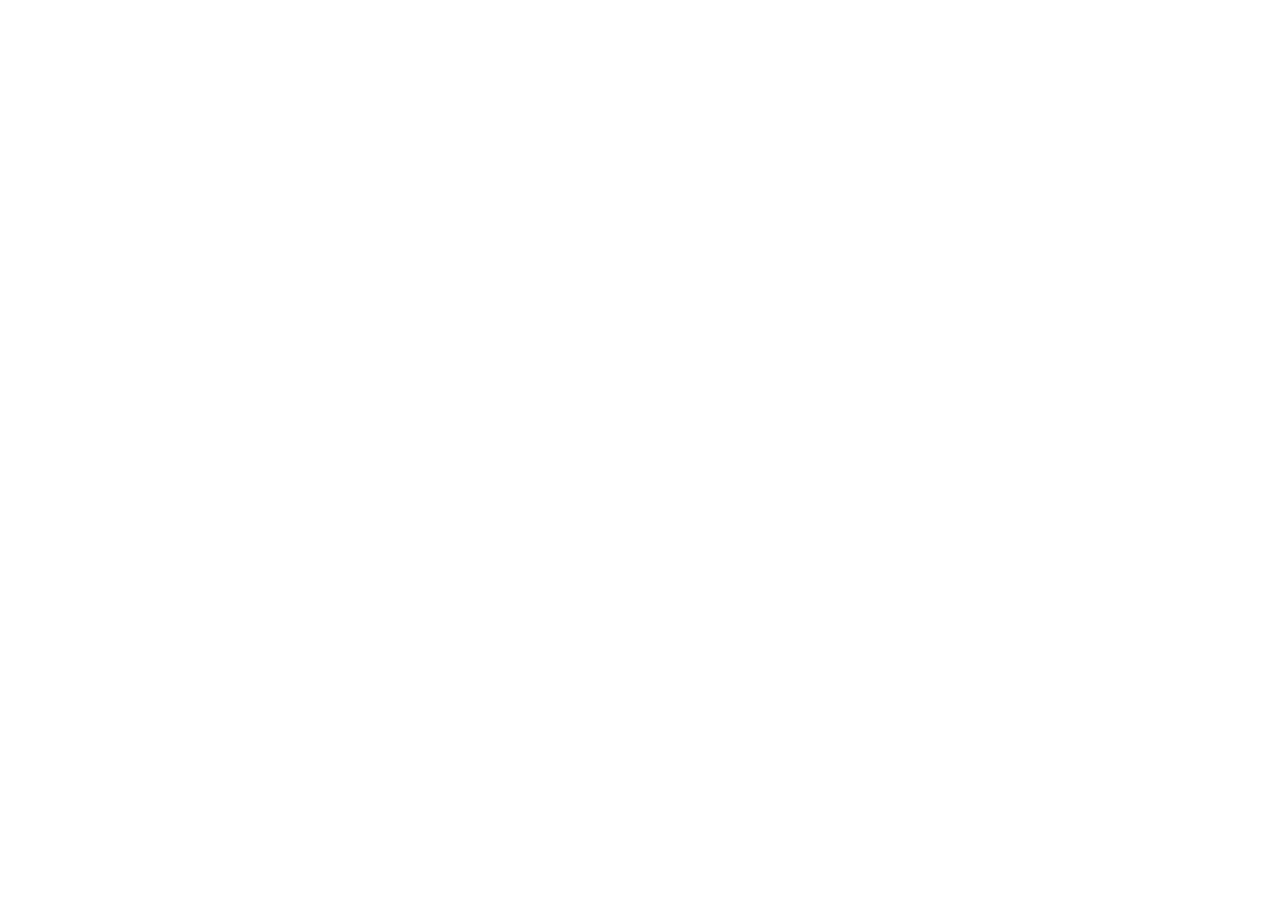
==== index.html @ 263faaeb "Create index.html" ====
<!DOCTYPE html>
<html lang="en">

<head>

    <!-- ========================================= -->
    <!-- BASIC META -->
    <!-- ========================================= -->

    <meta charset="UTF-8">
    <meta http-equiv="X-UA-Compatible" content="IE=edge">

    <meta name="viewport"
        content="width=device-width, initial-scale=1.0">

    <meta name="theme-color" content="#000000">

    <meta name="robots"
        content="index, follow, max-image-preview:large">

    <meta name="author"
        content="VISION">

    <meta name="copyright"
        content="© 2026 Vision Motion Pictures">

    <meta name="language"
        content="English">

    <meta name="revisit-after"
        content="7 days">

    <meta name="generator"
        content="Visual Studio Code">

    <!-- ========================================= -->
    <!-- TITLE -->
    <!-- ========================================= -->

    <title>
        Vision Motion Pictures | Film Director | Cinematography | Creative Studio
    </title>

    <!-- ========================================= -->
    <!-- SEO -->
    <!-- ========================================= -->

    <meta name="description"
        content="Vision Motion Pictures is an independent cinematic film production studio specializing in film direction, cinematography, creative direction, editing, color grading, commercials, music videos and AI filmmaking.">

    <meta name="keywords"
        content="
        Vision Motion Pictures,
        Vision,
        Film Director,
        Punjabi Film Director,
        Cinematographer,
        Creative Director,
        Music Video Director,
        Film Production,
        Commercial Director,
        Screenwriter,
        AI Filmmaker,
        Video Editor,
        Colorist,
        Production House,
        India">

    <!-- ========================================= -->
    <!-- CANONICAL -->
    <!-- ========================================= -->

    <link rel="canonical"
        href="https://deepduharia.github.io/Vision-Motion-Pictures/">

    <!-- ========================================= -->
    <!-- FAVICON -->
    <!-- ========================================= -->

    <link rel="icon"
        href="favicon.ico">

    <link rel="apple-touch-icon"
        href="assets/icons/apple-touch-icon.png">

    <!-- ========================================= -->
    <!-- OPEN GRAPH -->
    <!-- ========================================= -->

    <meta property="og:type"
        content="website">

    <meta property="og:site_name"
        content="Vision Motion Pictures">

    <meta property="og:title"
        content="Vision Motion Pictures">

    <meta property="og:description"
        content="Crafting Stories Beyond The Screen.">

    <meta property="og:url"
        content="https://deepduharia.github.io/Vision-Motion-Pictures/">

    <meta property="og:image"
        content="assets/images/social/social-preview.jpg">

    <!-- ========================================= -->
    <!-- TWITTER -->
    <!-- ========================================= -->

    <meta name="twitter:card"
        content="summary_large_image">

    <meta name="twitter:title"
        content="Vision Motion Pictures">

    <meta name="twitter:description"
        content="Crafting Stories Beyond The Screen.">

    <meta name="twitter:image"
        content="assets/images/social/social-preview.jpg">

    <!-- ========================================= -->
    <!-- GOOGLE FONTS -->
    <!-- ========================================= -->

    <link rel="preconnect"
        href="https://fonts.googleapis.com">

    <link rel="preconnect"
        href="https://fonts.gstatic.com"
        crossorigin>

    <link href="https://fonts.googleapis.com/css2?family=Cinzel:wght@400;500;600;700;800&family=Inter:wght@300;400;500;600;700;800&display=swap"
        rel="stylesheet">

    <!-- ========================================= -->
    <!-- FONT AWESOME -->
    <!-- ========================================= -->

    <link rel="stylesheet"
        href="https://cdnjs.cloudflare.com/ajax/libs/font-awesome/6.7.2/css/all.min.css">

    <!-- ========================================= -->
    <!-- AOS -->
    <!-- ========================================= -->

    <link rel="stylesheet"
        href="https://unpkg.com/aos@2.3.4/dist/aos.css">

    <!-- ========================================= -->
    <!-- CSS -->
    <!-- ========================================= -->

    <link rel="stylesheet"
        href="style.css">

    <!-- ========================================= -->
    <!-- SCHEMA -->
    <!-- ========================================= -->

    <script type="application/ld+json">
    {
      "@context":"https://schema.org",
      "@type":"Organization",
      "name":"Vision Motion Pictures",
      "url":"https://deepduharia.github.io/Vision-Motion-Pictures/",
      "logo":"https://deepduharia.github.io/Vision-Motion-Pictures/assets/logo/logo.png",
      "description":"Independent cinematic film production studio.",
      "founder":{
        "@type":"Person",
        "name":"VISION"
      }
    }
    </script>

</head>

<body>

    <!--
    ==========================================
    PART 02A COMPLETE
    ==========================================

    NEXT:

    Premium Loading Screen

    Header

    Navigation

    Hero Section

    Video Background

    CTA Buttons

    Scroll Indicator

    ==========================================
    -->

</body>

</html>
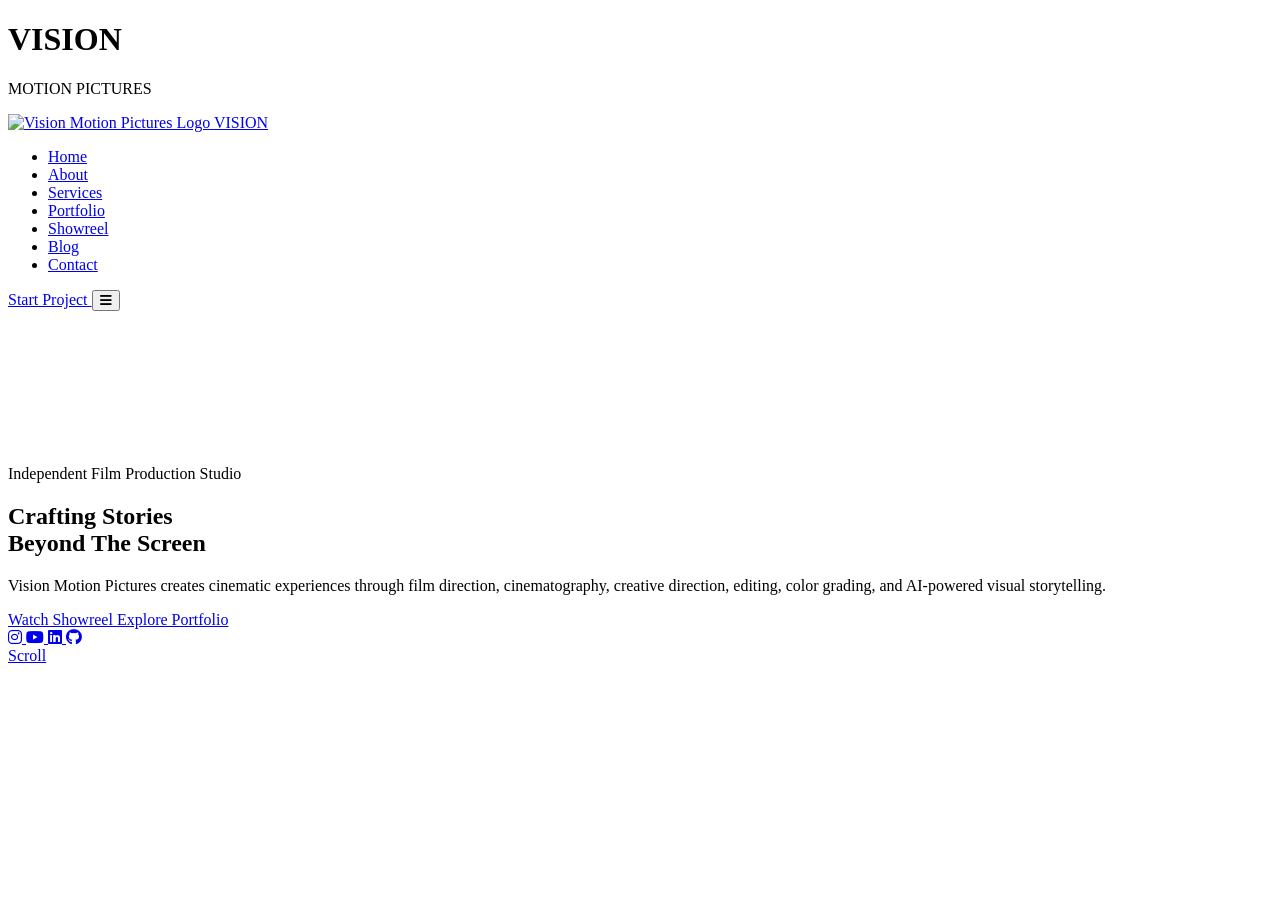
==== commit ee42eade: "Update index.html" ====
--- a/index.html
+++ b/index.html
@@ -178,6 +178,7 @@
 </head>
 
 <body>
+    
 
     <!--
     ==========================================
@@ -202,7 +203,221 @@
 
     ==========================================
     -->
-
+<!-- ===================================================== -->
+<!-- PRELOADER -->
+<!-- ===================================================== -->
+
+<div id="preloader">
+
+    <div class="loader-content">
+
+        <span class="loader-line"></span>
+
+        <h1 class="loader-logo">
+            VISION
+        </h1>
+
+        <p class="loader-text">
+            MOTION PICTURES
+        </p>
+
+    </div>
+
+</div>
+
+<!-- ===================================================== -->
+<!-- HEADER -->
+<!-- ===================================================== -->
+
+<header class="header">
+
+    <div class="container">
+
+        <a href="index.html" class="logo">
+
+            <img
+                src="assets/logo/logo-white.png"
+                alt="Vision Motion Pictures Logo">
+
+            <span>
+                VISION
+            </span>
+
+        </a>
+
+        <nav class="navbar">
+
+            <ul>
+
+                <li>
+                    <a href="index.html" class="active">
+                        Home
+                    </a>
+                </li>
+
+                <li>
+                    <a href="pages/about.html">
+                        About
+                    </a>
+                </li>
+
+                <li>
+                    <a href="pages/services.html">
+                        Services
+                    </a>
+                </li>
+
+                <li>
+                    <a href="pages/portfolio.html">
+                        Portfolio
+                    </a>
+                </li>
+
+                <li>
+                    <a href="pages/showreel.html">
+                        Showreel
+                    </a>
+                </li>
+
+                <li>
+                    <a href="pages/blog.html">
+                        Blog
+                    </a>
+                </li>
+
+                <li>
+                    <a href="pages/contact.html">
+                        Contact
+                    </a>
+                </li>
+
+            </ul>
+
+        </nav>
+
+        <a
+            href="pages/contact.html"
+            class="header-btn">
+
+            Start Project
+
+        </a>
+
+        <button
+            class="mobile-menu">
+
+            <i class="fa-solid fa-bars"></i>
+
+        </button>
+
+    </div>
+
+</header>
+
+<!-- ===================================================== -->
+<!-- HERO -->
+<!-- ===================================================== -->
+
+<section class="hero">
+
+    <video
+        autoplay
+        muted
+        loop
+        playsinline
+        class="hero-video">
+
+        <source
+            src="assets/videos/hero-showreel.mp4"
+            type="video/mp4">
+
+    </video>
+
+    <div class="hero-overlay"></div>
+
+    <div class="hero-content">
+
+        <span class="hero-subtitle">
+
+            Independent Film Production Studio
+
+        </span>
+
+        <h1>
+
+            Crafting Stories
+
+            <br>
+
+            Beyond The Screen
+
+        </h1>
+
+        <p>
+
+            Vision Motion Pictures creates cinematic experiences through
+            film direction, cinematography, creative direction,
+            editing, color grading, and AI-powered visual storytelling.
+
+        </p>
+
+        <div class="hero-buttons">
+
+            <a
+                href="pages/showreel.html"
+                class="btn-primary">
+
+                Watch Showreel
+
+            </a>
+
+            <a
+                href="pages/portfolio.html"
+                class="btn-secondary">
+
+                Explore Portfolio
+
+            </a>
+
+        </div>
+
+    </div>
+
+    <div class="hero-social">
+
+        <a href="#">
+            <i class="fab fa-instagram"></i>
+        </a>
+
+        <a href="#">
+            <i class="fab fa-youtube"></i>
+        </a>
+
+        <a href="#">
+            <i class="fab fa-linkedin"></i>
+        </a>
+
+        <a href="#">
+            <i class="fab fa-github"></i>
+        </a>
+
+    </div>
+
+    <a
+        href="#about"
+        class="scroll-down">
+
+        <span></span>
+
+        Scroll
+
+    </a>
+
+</section>
+
+<!-- ===================================================== -->
+<!-- END HERO -->
+<!-- ===================================================== -->
 </body>
 
 </html>
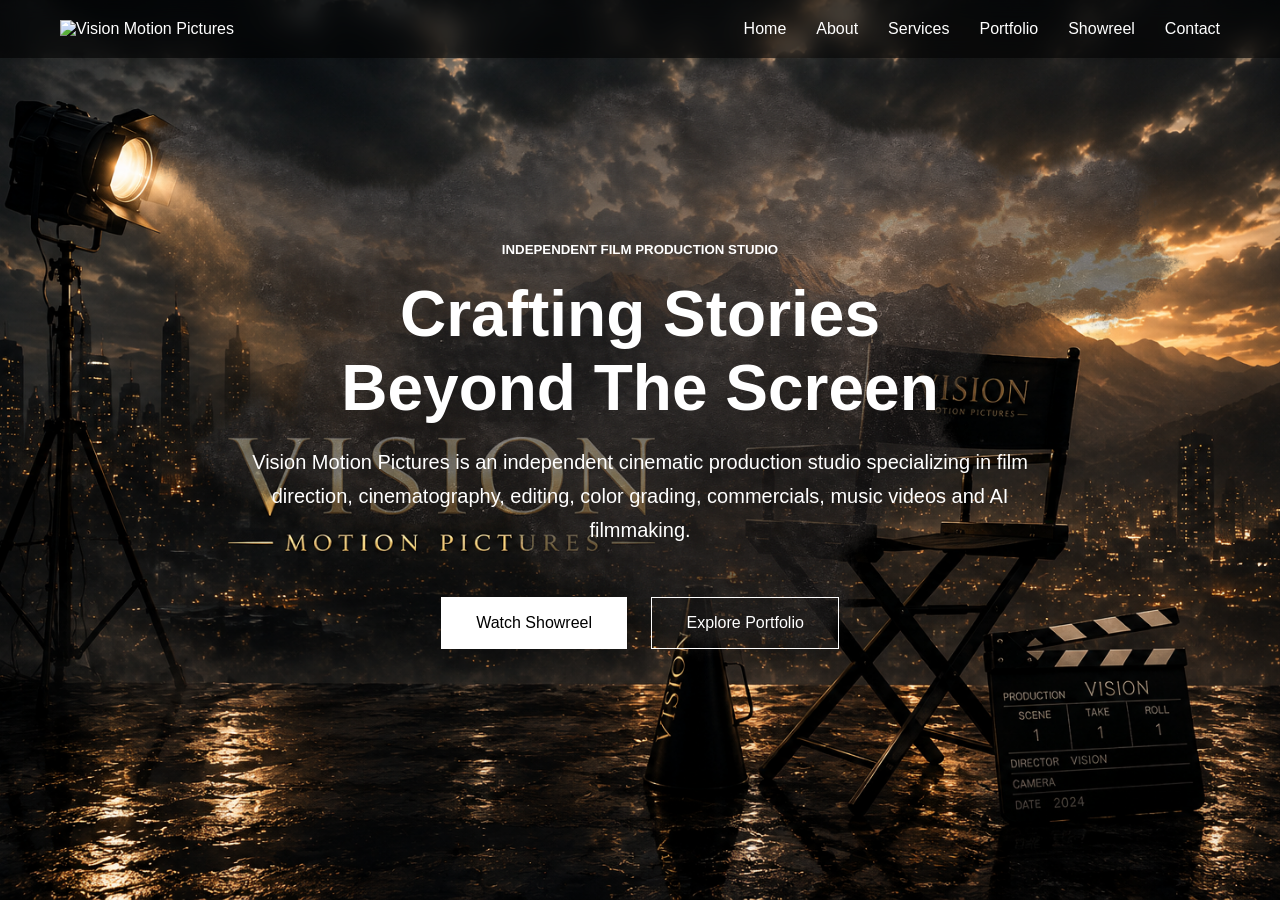
==== commit b70d2c12: "Update homepage structure Updated the main homepage (index.html) for the Vision Motion Pictures webs" ====
--- a/index.html
+++ b/index.html
@@ -1,423 +1,113 @@
 <!DOCTYPE html>
 <html lang="en">
+<head>
+<meta charset="UTF-8">
+<meta name="viewport" content="width=device-width, initial-scale=1.0">
+<title>VISION MOTION PICTURES | Film Production Studio</title>
 
-<head>
+<meta name="description" content="Vision Motion Pictures - Independent Film Production Studio specializing in cinematic storytelling, cinematography, editing, color grading and AI filmmaking.">
+<meta name="theme-color" content="#000000">
 
-    <!-- ========================================= -->
-    <!-- BASIC META -->
-    <!-- ========================================= -->
+<link rel="icon" type="image/png" href="assets/logo/favicon.png">
+<link rel="apple-touch-icon" href="assets/logo/apple-touch-icon.png">
 
-    <meta charset="UTF-8">
-    <meta http-equiv="X-UA-Compatible" content="IE=edge">
-
-    <meta name="viewport"
-        content="width=device-width, initial-scale=1.0">
-
-    <meta name="theme-color" content="#000000">
-
-    <meta name="robots"
-        content="index, follow, max-image-preview:large">
-
-    <meta name="author"
-        content="VISION">
-
-    <meta name="copyright"
-        content="© 2026 Vision Motion Pictures">
-
-    <meta name="language"
-        content="English">
-
-    <meta name="revisit-after"
-        content="7 days">
-
-    <meta name="generator"
-        content="Visual Studio Code">
-
-    <!-- ========================================= -->
-    <!-- TITLE -->
-    <!-- ========================================= -->
-
-    <title>
-        Vision Motion Pictures | Film Director | Cinematography | Creative Studio
-    </title>
-
-    <!-- ========================================= -->
-    <!-- SEO -->
-    <!-- ========================================= -->
-
-    <meta name="description"
-        content="Vision Motion Pictures is an independent cinematic film production studio specializing in film direction, cinematography, creative direction, editing, color grading, commercials, music videos and AI filmmaking.">
-
-    <meta name="keywords"
-        content="
-        Vision Motion Pictures,
-        Vision,
-        Film Director,
-        Punjabi Film Director,
-        Cinematographer,
-        Creative Director,
-        Music Video Director,
-        Film Production,
-        Commercial Director,
-        Screenwriter,
-        AI Filmmaker,
-        Video Editor,
-        Colorist,
-        Production House,
-        India">
-
-    <!-- ========================================= -->
-    <!-- CANONICAL -->
-    <!-- ========================================= -->
-
-    <link rel="canonical"
-        href="https://deepduharia.github.io/Vision-Motion-Pictures/">
-
-    <!-- ========================================= -->
-    <!-- FAVICON -->
-    <!-- ========================================= -->
-
-    <link rel="icon"
-        href="favicon.ico">
-
-    <link rel="apple-touch-icon"
-        href="assets/icons/apple-touch-icon.png">
-
-    <!-- ========================================= -->
-    <!-- OPEN GRAPH -->
-    <!-- ========================================= -->
-
-    <meta property="og:type"
-        content="website">
-
-    <meta property="og:site_name"
-        content="Vision Motion Pictures">
-
-    <meta property="og:title"
-        content="Vision Motion Pictures">
-
-    <meta property="og:description"
-        content="Crafting Stories Beyond The Screen.">
-
-    <meta property="og:url"
-        content="https://deepduharia.github.io/Vision-Motion-Pictures/">
-
-    <meta property="og:image"
-        content="assets/images/social/social-preview.jpg">
-
-    <!-- ========================================= -->
-    <!-- TWITTER -->
-    <!-- ========================================= -->
-
-    <meta name="twitter:card"
-        content="summary_large_image">
-
-    <meta name="twitter:title"
-        content="Vision Motion Pictures">
-
-    <meta name="twitter:description"
-        content="Crafting Stories Beyond The Screen.">
-
-    <meta name="twitter:image"
-        content="assets/images/social/social-preview.jpg">
-
-    <!-- ========================================= -->
-    <!-- GOOGLE FONTS -->
-    <!-- ========================================= -->
-
-    <link rel="preconnect"
-        href="https://fonts.googleapis.com">
-
-    <link rel="preconnect"
-        href="https://fonts.gstatic.com"
-        crossorigin>
-
-    <link href="https://fonts.googleapis.com/css2?family=Cinzel:wght@400;500;600;700;800&family=Inter:wght@300;400;500;600;700;800&display=swap"
-        rel="stylesheet">
-
-    <!-- ========================================= -->
-    <!-- FONT AWESOME -->
-    <!-- ========================================= -->
-
-    <link rel="stylesheet"
-        href="https://cdnjs.cloudflare.com/ajax/libs/font-awesome/6.7.2/css/all.min.css">
-
-    <!-- ========================================= -->
-    <!-- AOS -->
-    <!-- ========================================= -->
-
-    <link rel="stylesheet"
-        href="https://unpkg.com/aos@2.3.4/dist/aos.css">
-
-    <!-- ========================================= -->
-    <!-- CSS -->
-    <!-- ========================================= -->
-
-    <link rel="stylesheet"
-        href="style.css">
-
-    <!-- ========================================= -->
-    <!-- SCHEMA -->
-    <!-- ========================================= -->
-
-    <script type="application/ld+json">
-    {
-      "@context":"https://schema.org",
-      "@type":"Organization",
-      "name":"Vision Motion Pictures",
-      "url":"https://deepduharia.github.io/Vision-Motion-Pictures/",
-      "logo":"https://deepduharia.github.io/Vision-Motion-Pictures/assets/logo/logo.png",
-      "description":"Independent cinematic film production studio.",
-      "founder":{
-        "@type":"Person",
-        "name":"VISION"
-      }
-    }
-    </script>
-
+<style>
+*{margin:0;padding:0;box-sizing:border-box}
+body{font-family:Arial,Helvetica,sans-serif;background:#000;color:#fff}
+header{position:fixed;top:0;left:0;width:100%;padding:20px 60px;background:rgba(0,0,0,.55);backdrop-filter:blur(10px);z-index:100}
+nav{display:flex;justify-content:space-between;align-items:center}
+.logo img{height:52px}
+nav ul{display:flex;gap:30px;list-style:none}
+nav a{text-decoration:none;color:#fff}
+.hero{position:relative;height:100vh;overflow:hidden}
+.hero-bg,.hero-video,.hero-overlay{
+position:absolute;inset:0;width:100%;height:100%;object-fit:cover}
+.hero-video{opacity:.45}
+.hero-overlay{opacity:.65}
+.hero-content{
+position:relative;z-index:2;height:100%;
+display:flex;flex-direction:column;
+justify-content:center;align-items:center;
+text-align:center;padding:20px}
+.hero h1{font-size:64px;margin:20px 0}
+.hero p{max-width:800px;font-size:20px;line-height:1.7}
+.buttons{margin-top:40px}
+.buttons a{
+display:inline-block;
+padding:16px 34px;
+margin:10px;
+border:1px solid #fff;
+color:#fff;
+text-decoration:none}
+.buttons a:first-child{background:#fff;color:#000}
+@media(max-width:768px){
+header{padding:15px 20px}
+nav ul{display:none}
+.hero h1{font-size:42px}
+.hero p{font-size:17px}
+}
+</style>
 </head>
 
 <body>
-    
 
-    <!--
-    ==========================================
-    PART 02A COMPLETE
-    ==========================================
+<header>
+<nav>
 
-    NEXT:
+<a class="logo" href="index.html">
+<img src="assets/logo/logo-white.png" alt="Vision Motion Pictures">
+</a>
 
-    Premium Loading Screen
+<ul>
+<li><a href="#">Home</a></li>
+<li><a href="#">About</a></li>
+<li><a href="#">Services</a></li>
+<li><a href="#">Portfolio</a></li>
+<li><a href="#">Showreel</a></li>
+<li><a href="#">Contact</a></li>
+</ul>
 
-    Header
+</nav>
+</header>
 
-    Navigation
+<section class="hero">
 
-    Hero Section
+<picture>
+<source media="(max-width:768px)" srcset="assets/images/hero/hero-mobile.jpg">
+<img class="hero-bg"
+src="assets/images/hero/hero-background.jpg"
+alt="Hero Background">
+</picture>
 
-    Video Background
+<video class="hero-video" autoplay muted loop playsinline>
+<source src="assets/videos/hero-showreel.mp4" type="video/mp4">
+</video>
 
-    CTA Buttons
+<img
+class="hero-overlay"
+src="assets/images/hero/hero-overlay.png"
+alt="">
 
-    Scroll Indicator
+<div class="hero-content">
 
-    ==========================================
-    -->
-<!-- ===================================================== -->
-<!-- PRELOADER -->
-<!-- ===================================================== -->
+<h5>INDEPENDENT FILM PRODUCTION STUDIO</h5>
 
-<div id="preloader">
+<h1>Crafting Stories<br>Beyond The Screen</h1>
 
-    <div class="loader-content">
+<p>
+Vision Motion Pictures is an independent cinematic production studio
+specializing in film direction, cinematography, editing,
+color grading, commercials, music videos and AI filmmaking.
+</p>
 
-        <span class="loader-line"></span>
-
-        <h1 class="loader-logo">
-            VISION
-        </h1>
-
-        <p class="loader-text">
-            MOTION PICTURES
-        </p>
-
-    </div>
+<div class="buttons">
+<a href="#">Watch Showreel</a>
+<a href="#">Explore Portfolio</a>
+</div>
 
 </div>
 
-<!-- ===================================================== -->
-<!-- HEADER -->
-<!-- ===================================================== -->
-
-<header class="header">
-
-    <div class="container">
-
-        <a href="index.html" class="logo">
-
-            <img
-                src="assets/logo/logo-white.png"
-                alt="Vision Motion Pictures Logo">
-
-            <span>
-                VISION
-            </span>
-
-        </a>
-
-        <nav class="navbar">
-
-            <ul>
-
-                <li>
-                    <a href="index.html" class="active">
-                        Home
-                    </a>
-                </li>
-
-                <li>
-                    <a href="pages/about.html">
-                        About
-                    </a>
-                </li>
-
-                <li>
-                    <a href="pages/services.html">
-                        Services
-                    </a>
-                </li>
-
-                <li>
-                    <a href="pages/portfolio.html">
-                        Portfolio
-                    </a>
-                </li>
-
-                <li>
-                    <a href="pages/showreel.html">
-                        Showreel
-                    </a>
-                </li>
-
-                <li>
-                    <a href="pages/blog.html">
-                        Blog
-                    </a>
-                </li>
-
-                <li>
-                    <a href="pages/contact.html">
-                        Contact
-                    </a>
-                </li>
-
-            </ul>
-
-        </nav>
-
-        <a
-            href="pages/contact.html"
-            class="header-btn">
-
-            Start Project
-
-        </a>
-
-        <button
-            class="mobile-menu">
-
-            <i class="fa-solid fa-bars"></i>
-
-        </button>
-
-    </div>
-
-</header>
-
-<!-- ===================================================== -->
-<!-- HERO -->
-<!-- ===================================================== -->
-
-<section class="hero">
-
-    <video
-        autoplay
-        muted
-        loop
-        playsinline
-        class="hero-video">
-
-        <source
-            src="assets/videos/hero-showreel.mp4"
-            type="video/mp4">
-
-    </video>
-
-    <div class="hero-overlay"></div>
-
-    <div class="hero-content">
-
-        <span class="hero-subtitle">
-
-            Independent Film Production Studio
-
-        </span>
-
-        <h1>
-
-            Crafting Stories
-
-            <br>
-
-            Beyond The Screen
-
-        </h1>
-
-        <p>
-
-            Vision Motion Pictures creates cinematic experiences through
-            film direction, cinematography, creative direction,
-            editing, color grading, and AI-powered visual storytelling.
-
-        </p>
-
-        <div class="hero-buttons">
-
-            <a
-                href="pages/showreel.html"
-                class="btn-primary">
-
-                Watch Showreel
-
-            </a>
-
-            <a
-                href="pages/portfolio.html"
-                class="btn-secondary">
-
-                Explore Portfolio
-
-            </a>
-
-        </div>
-
-    </div>
-
-    <div class="hero-social">
-
-        <a href="#">
-            <i class="fab fa-instagram"></i>
-        </a>
-
-        <a href="#">
-            <i class="fab fa-youtube"></i>
-        </a>
-
-        <a href="#">
-            <i class="fab fa-linkedin"></i>
-        </a>
-
-        <a href="#">
-            <i class="fab fa-github"></i>
-        </a>
-
-    </div>
-
-    <a
-        href="#about"
-        class="scroll-down">
-
-        <span></span>
-
-        Scroll
-
-    </a>
-
 </section>
 
-<!-- ===================================================== -->
-<!-- END HERO -->
-<!-- ===================================================== -->
 </body>
-
 </html>
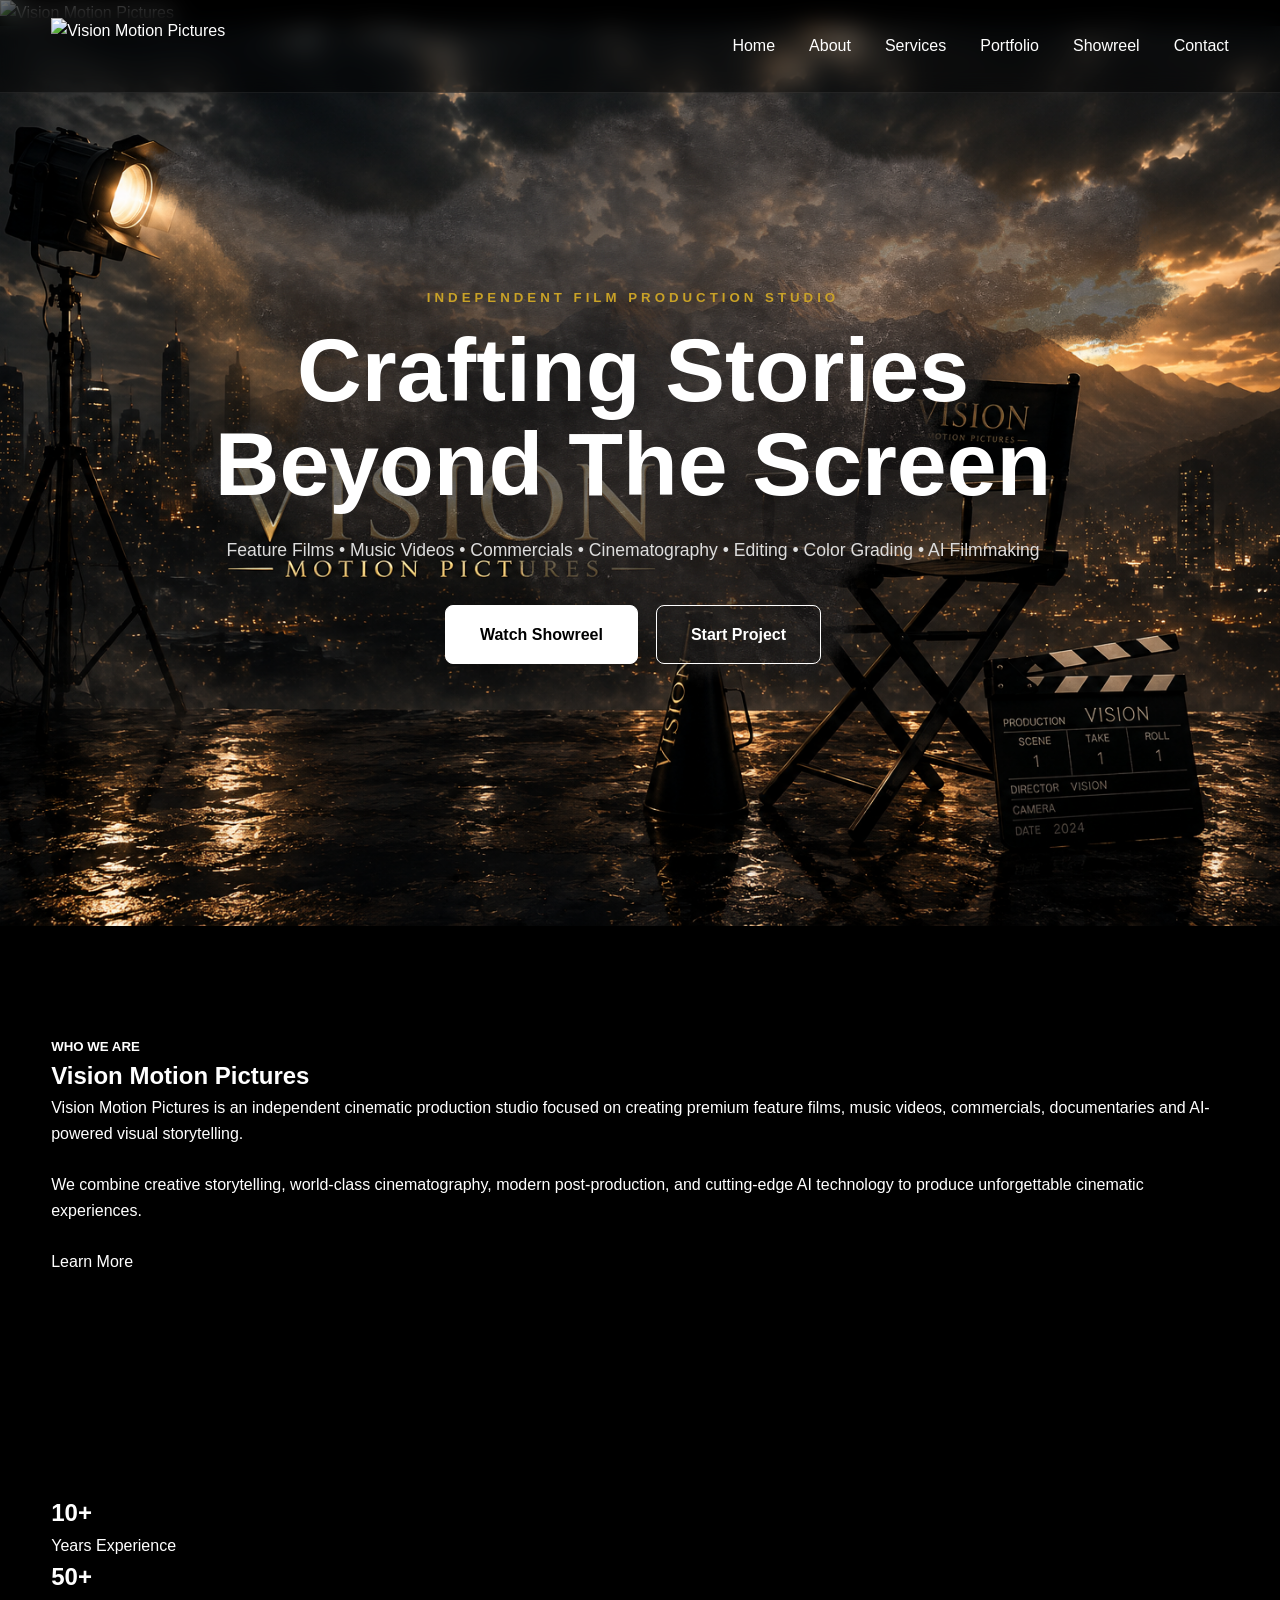
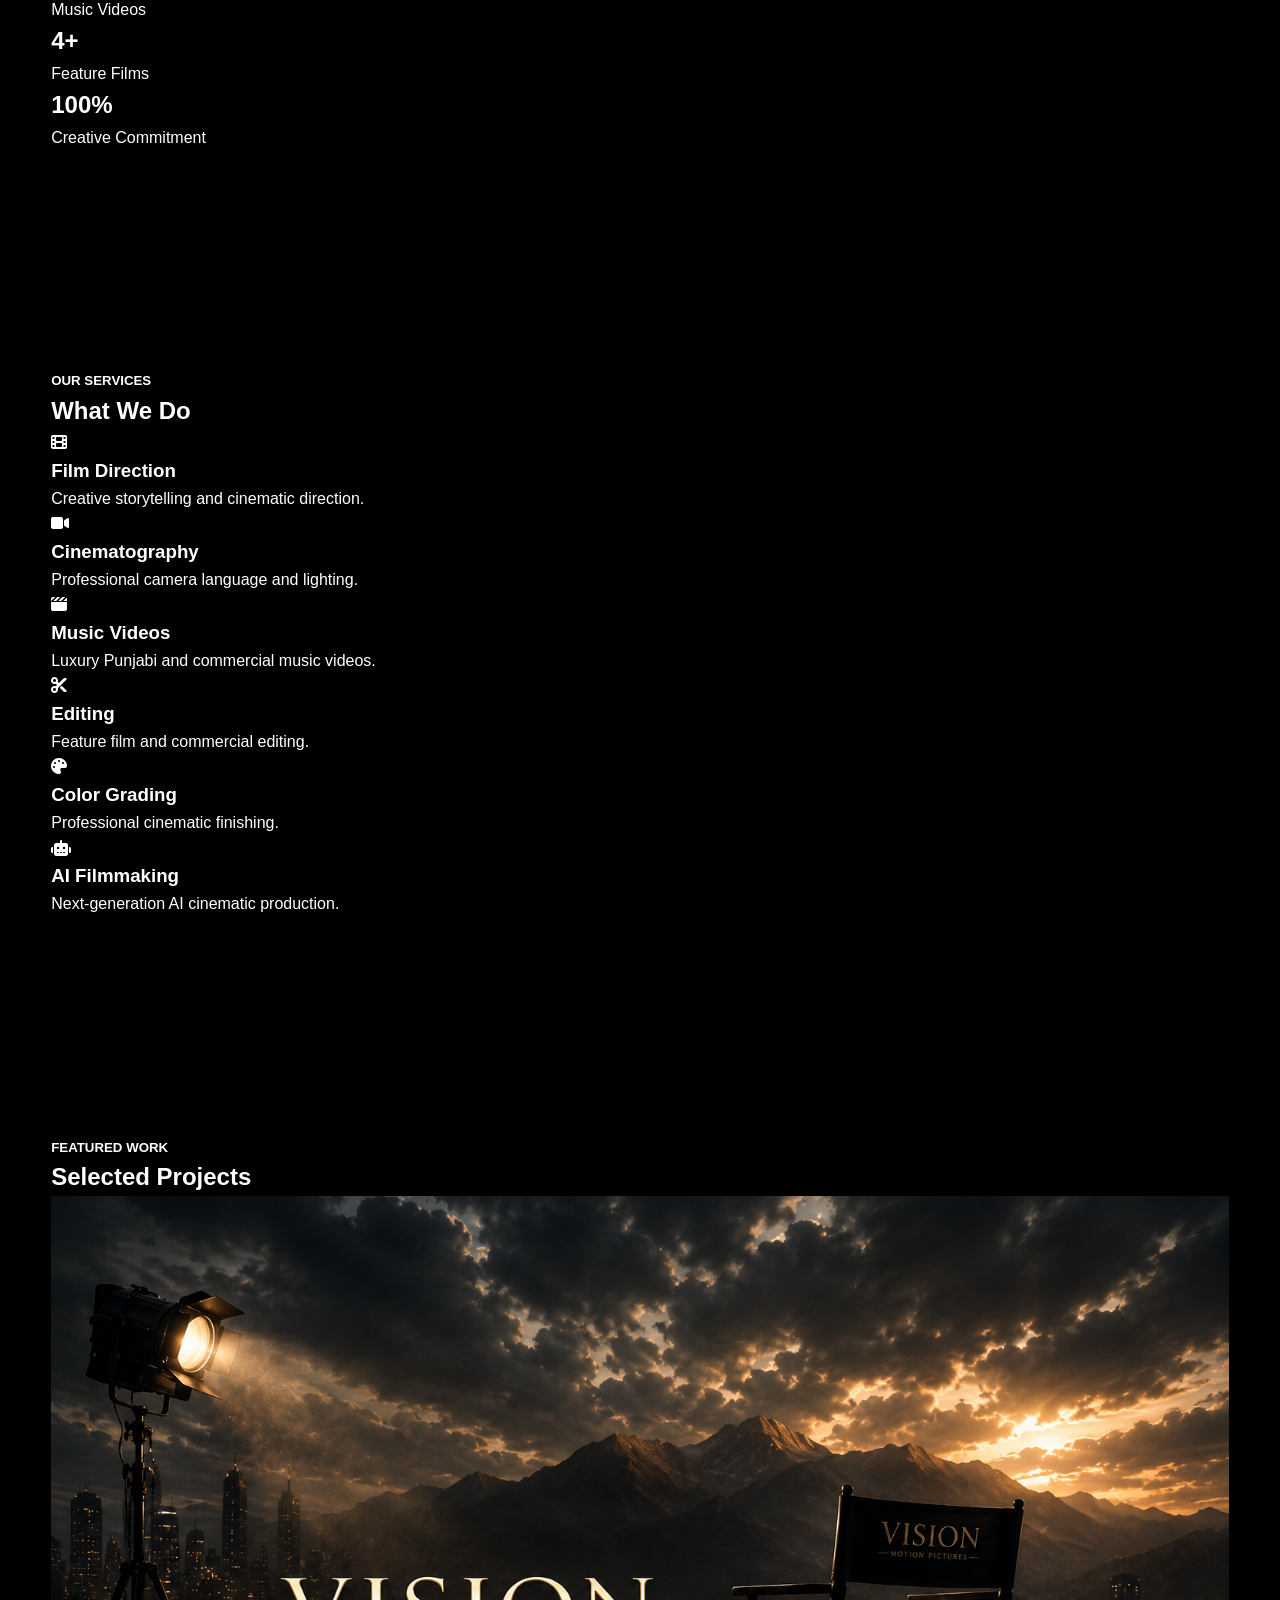
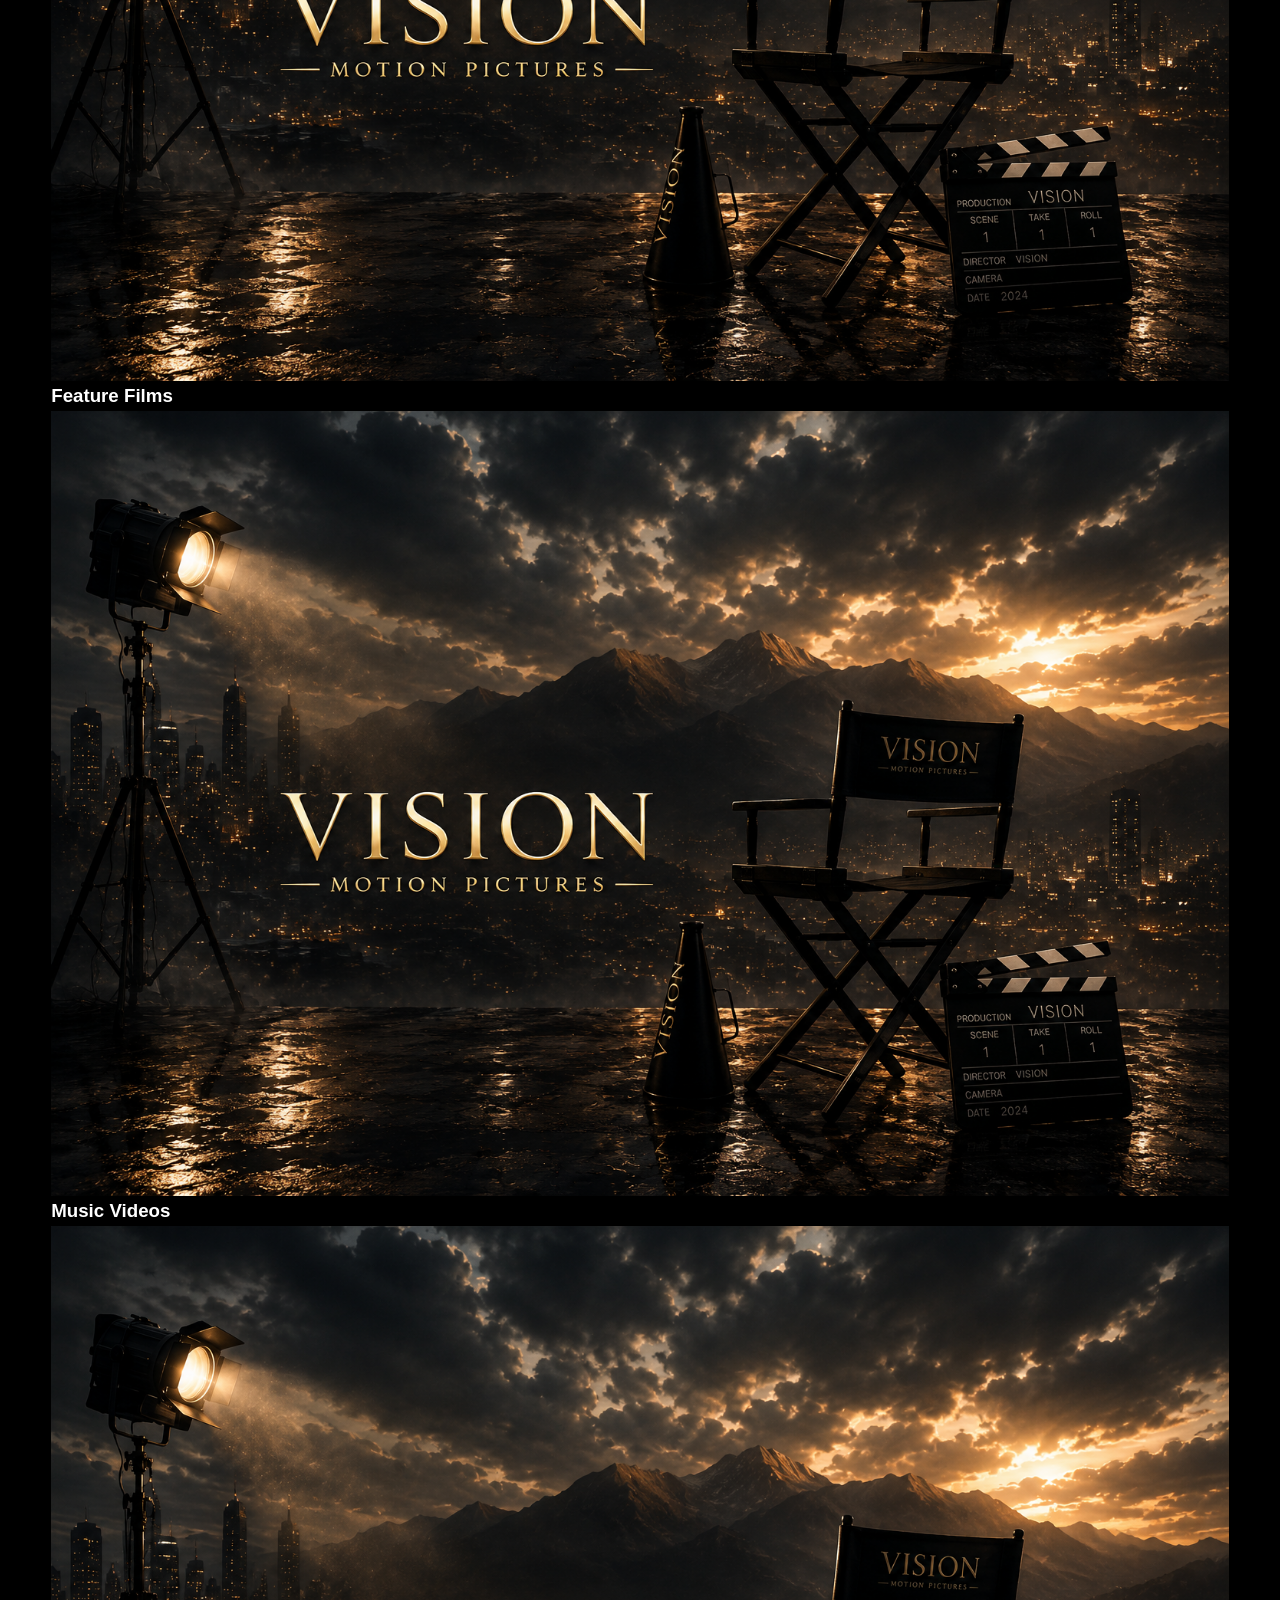
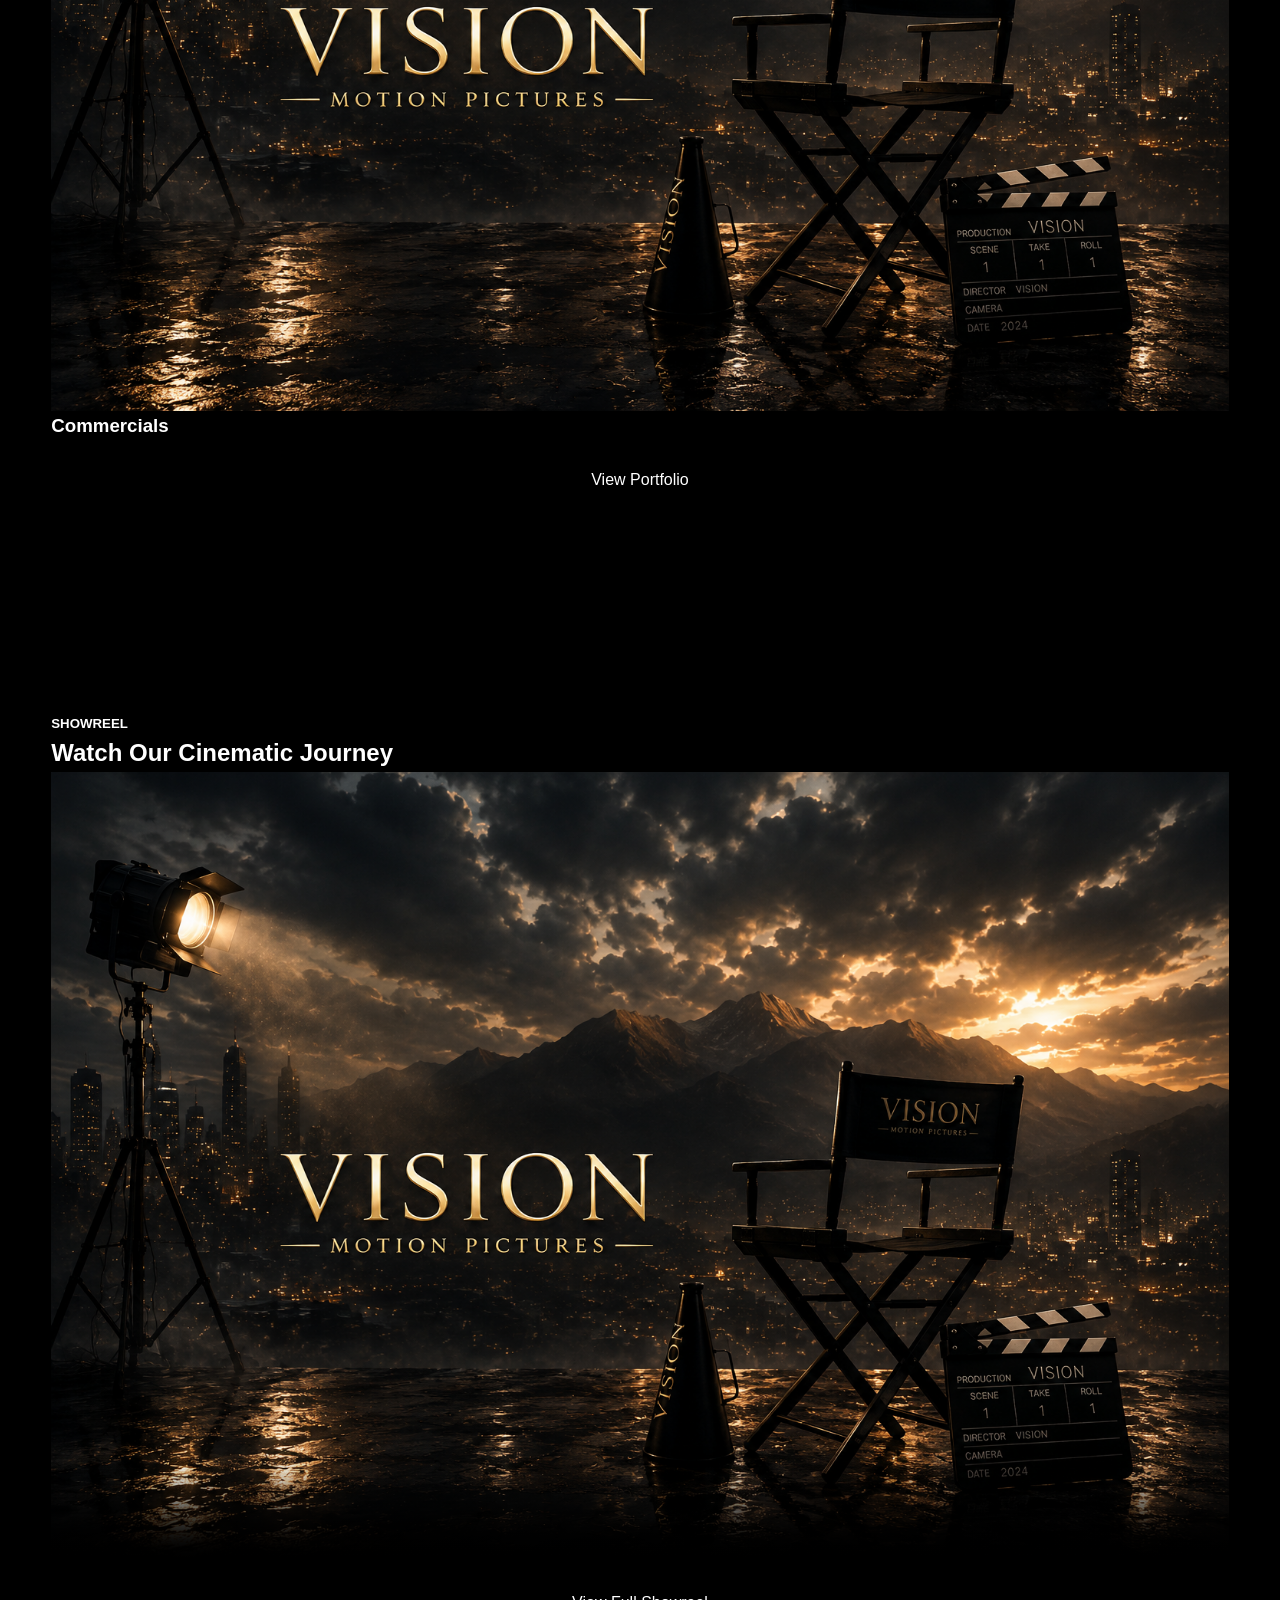
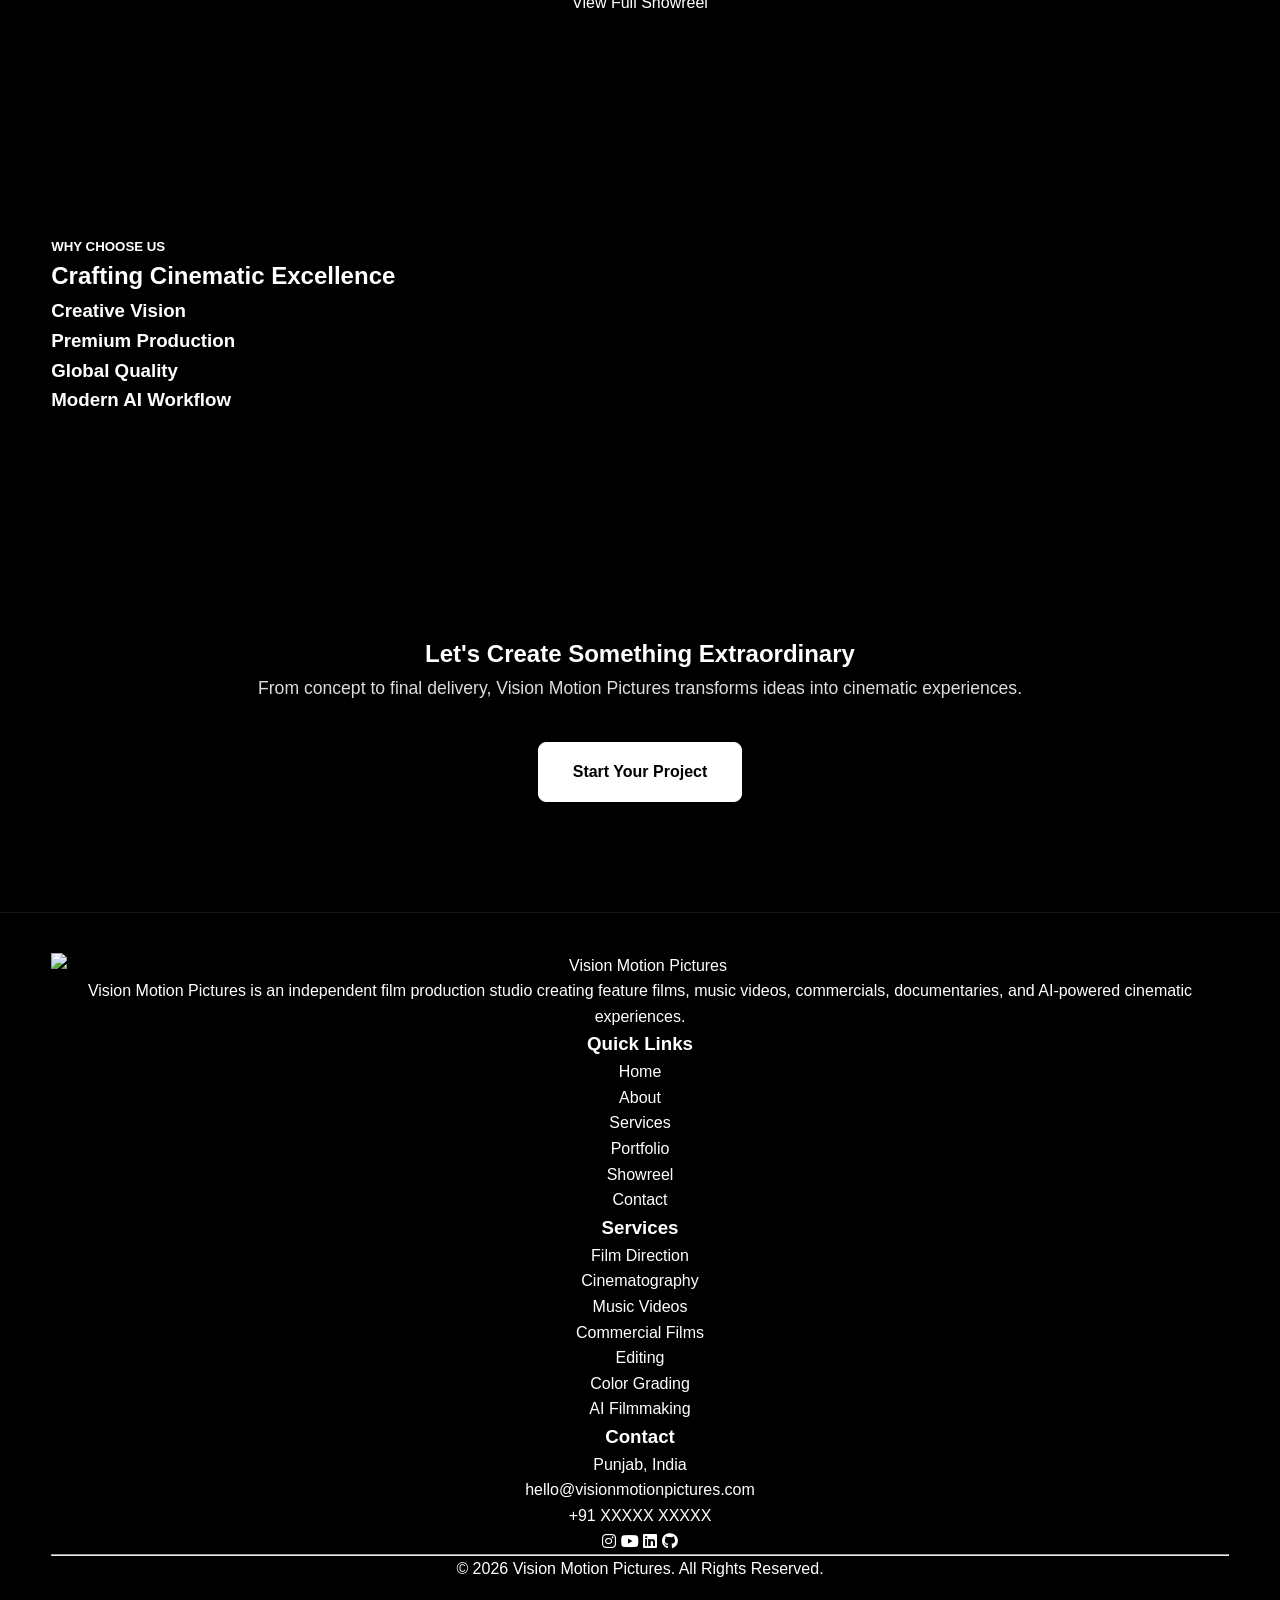
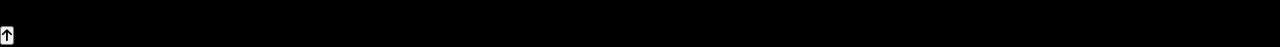
==== commit c24acca7: "Update index.html" ====
--- a/index.html
+++ b/index.html
@@ -1,113 +1,1073 @@
 <!DOCTYPE html>
 <html lang="en">
+
 <head>
-<meta charset="UTF-8">
-<meta name="viewport" content="width=device-width, initial-scale=1.0">
-<title>VISION MOTION PICTURES | Film Production Studio</title>
-
-<meta name="description" content="Vision Motion Pictures - Independent Film Production Studio specializing in cinematic storytelling, cinematography, editing, color grading and AI filmmaking.">
-<meta name="theme-color" content="#000000">
-
-<link rel="icon" type="image/png" href="assets/logo/favicon.png">
-<link rel="apple-touch-icon" href="assets/logo/apple-touch-icon.png">
-
-<style>
-*{margin:0;padding:0;box-sizing:border-box}
-body{font-family:Arial,Helvetica,sans-serif;background:#000;color:#fff}
-header{position:fixed;top:0;left:0;width:100%;padding:20px 60px;background:rgba(0,0,0,.55);backdrop-filter:blur(10px);z-index:100}
-nav{display:flex;justify-content:space-between;align-items:center}
-.logo img{height:52px}
-nav ul{display:flex;gap:30px;list-style:none}
-nav a{text-decoration:none;color:#fff}
-.hero{position:relative;height:100vh;overflow:hidden}
-.hero-bg,.hero-video,.hero-overlay{
-position:absolute;inset:0;width:100%;height:100%;object-fit:cover}
-.hero-video{opacity:.45}
-.hero-overlay{opacity:.65}
-.hero-content{
-position:relative;z-index:2;height:100%;
-display:flex;flex-direction:column;
-justify-content:center;align-items:center;
-text-align:center;padding:20px}
-.hero h1{font-size:64px;margin:20px 0}
-.hero p{max-width:800px;font-size:20px;line-height:1.7}
-.buttons{margin-top:40px}
-.buttons a{
-display:inline-block;
-padding:16px 34px;
-margin:10px;
-border:1px solid #fff;
-color:#fff;
-text-decoration:none}
-.buttons a:first-child{background:#fff;color:#000}
-@media(max-width:768px){
-header{padding:15px 20px}
-nav ul{display:none}
-.hero h1{font-size:42px}
-.hero p{font-size:17px}
+
+    <!-- ========================================= -->
+    <!-- BASIC META -->
+    <!-- ========================================= -->
+
+    <meta charset="UTF-8">
+
+    <meta http-equiv="X-UA-Compatible"
+        content="IE=edge">
+
+    <meta name="viewport"
+        content="width=device-width, initial-scale=1.0">
+
+    <meta name="theme-color"
+        content="#000000">
+
+    <meta name="robots"
+        content="index, follow">
+
+    <meta name="author"
+        content="VISION">
+
+    <meta name="description"
+        content="Vision Motion Pictures is an independent film production studio specializing in cinematic storytelling, commercials, feature films, music videos, cinematography, editing, color grading and AI filmmaking.">
+
+    <meta name="keywords"
+        content="Vision Motion Pictures, Film Director, Cinematographer, Video Editor, Creative Director, AI Filmmaker, Punjab Film Director">
+
+    <!-- ========================================= -->
+    <!-- TITLE -->
+    <!-- ========================================= -->
+
+    <title>
+
+        Vision Motion Pictures | Film Production Studio
+
+    </title>
+
+    <!-- ========================================= -->
+    <!-- CANONICAL -->
+    <!-- ========================================= -->
+
+    <link rel="canonical"
+        href="https://deepduharia.github.io/Vision-Motion-Pictures/">
+
+    <!-- ========================================= -->
+    <!-- ICONS -->
+    <!-- ========================================= -->
+
+    <link rel="icon"
+        href="assets/logo/favicon.png">
+
+    <link rel="apple-touch-icon"
+        href="assets/logo/apple-touch-icon.png">
+
+    <!-- ========================================= -->
+    <!-- GOOGLE FONTS -->
+    <!-- ========================================= -->
+
+    <link rel="preconnect"
+        href="https://fonts.googleapis.com">
+
+    <link rel="preconnect"
+        href="https://fonts.gstatic.com"
+        crossorigin>
+
+    <link href="https://fonts.googleapis.com/css2?family=Cinzel:wght@500;600;700;800&family=Inter:wght@300;400;500;600;700&display=swap"
+        rel="stylesheet">
+
+    <!-- FONT AWESOME -->
+
+    <link rel="stylesheet"
+        href="https://cdnjs.cloudflare.com/ajax/libs/font-awesome/6.7.2/css/all.min.css">
+
+    <!-- AOS -->
+
+    <link rel="stylesheet"
+        href="https://unpkg.com/aos@2.3.4/dist/aos.css">
+
+    <!-- CSS -->
+
+    <link rel="stylesheet"
+        href="style.css">
+
+    <!-- ========================================= -->
+    <!-- OPEN GRAPH -->
+    <!-- ========================================= -->
+
+    <meta property="og:type"
+        content="website">
+
+    <meta property="og:title"
+        content="Vision Motion Pictures">
+
+    <meta property="og:description"
+        content="Crafting Stories Beyond The Screen.">
+
+    <meta property="og:image"
+        content="assets/images/social/og-image.jpg">
+
+    <!-- ========================================= -->
+    <!-- JSON-LD -->
+    <!-- ========================================= -->
+
+    <script type="application/ld+json">
+
+{
+"@context":"https://schema.org",
+"@type":"Organization",
+"name":"Vision Motion Pictures",
+"url":"https://deepduharia.github.io/Vision-Motion-Pictures/",
+"logo":"https://deepduharia.github.io/Vision-Motion-Pictures/assets/logo/logo-white.png",
+"founder":{
+"@type":"Person",
+"name":"VISION"
 }
-</style>
+}
+
+</script>
+
 </head>
 
 <body>
 
+<!-- ========================================= -->
+<!-- PRELOADER -->
+<!-- ========================================= -->
+
+<div id="preloader">
+
+    <img
+        src="assets/logo/logo-white.png"
+        alt="Vision Motion Pictures">
+
+</div>
+
+<!-- ========================================= -->
+<!-- HEADER -->
+<!-- ========================================= -->
+
 <header>
-<nav>
-
-<a class="logo" href="index.html">
-<img src="assets/logo/logo-white.png" alt="Vision Motion Pictures">
+
+<nav class="container">
+
+<a
+href="index.html"
+class="logo">
+
+<img
+src="assets/logo/logo-white.png"
+alt="Vision Motion Pictures">
+
 </a>
 
 <ul>
-<li><a href="#">Home</a></li>
-<li><a href="#">About</a></li>
-<li><a href="#">Services</a></li>
-<li><a href="#">Portfolio</a></li>
-<li><a href="#">Showreel</a></li>
-<li><a href="#">Contact</a></li>
+
+<li>
+
+<a href="index.html">
+
+Home
+
+</a>
+
+</li>
+
+<li>
+
+<a href="pages/about.html">
+
+About
+
+</a>
+
+</li>
+
+<li>
+
+<a href="pages/services.html">
+
+Services
+
+</a>
+
+</li>
+
+<li>
+
+<a href="pages/portfolio.html">
+
+Portfolio
+
+</a>
+
+</li>
+
+<li>
+
+<a href="pages/showreel.html">
+
+Showreel
+
+</a>
+
+</li>
+
+<li>
+
+<a href="pages/contact.html">
+
+Contact
+
+</a>
+
+</li>
+
 </ul>
 
 </nav>
+
 </header>
 
+<!-- ========================================= -->
+<!-- HERO -->
+<!-- ========================================= -->
+
 <section class="hero">
 
 <picture>
-<source media="(max-width:768px)" srcset="assets/images/hero/hero-mobile.jpg">
-<img class="hero-bg"
+
+<source
+media="(max-width:768px)"
+srcset="assets/images/hero/hero-mobile.jpg">
+
+<img
+
+class="hero-bg"
+
 src="assets/images/hero/hero-background.jpg"
-alt="Hero Background">
+
+alt="Vision Motion Pictures">
+
 </picture>
 
-<video class="hero-video" autoplay muted loop playsinline>
-<source src="assets/videos/hero-showreel.mp4" type="video/mp4">
+<video
+
+class="hero-video"
+
+autoplay
+
+muted
+
+loop
+
+playsinline>
+
+<source
+
+src="assets/videos/hero-showreel.mp4"
+
+type="video/mp4">
+
 </video>
 
 <img
+
 class="hero-overlay"
+
 src="assets/images/hero/hero-overlay.png"
+
 alt="">
 
 <div class="hero-content">
 
-<h5>INDEPENDENT FILM PRODUCTION STUDIO</h5>
-
-<h1>Crafting Stories<br>Beyond The Screen</h1>
+<h5>
+
+INDEPENDENT FILM PRODUCTION STUDIO
+
+</h5>
+
+<h1>
+
+Crafting Stories
+
+<br>
+
+Beyond The Screen
+
+</h1>
 
 <p>
-Vision Motion Pictures is an independent cinematic production studio
-specializing in film direction, cinematography, editing,
-color grading, commercials, music videos and AI filmmaking.
+
+Feature Films • Music Videos • Commercials •
+Cinematography • Editing • Color Grading •
+AI Filmmaking
+
 </p>
 
 <div class="buttons">
-<a href="#">Watch Showreel</a>
-<a href="#">Explore Portfolio</a>
-</div>
-
-</div>
+
+<a
+href="pages/showreel.html">
+
+Watch Showreel
+
+</a>
+
+<a
+href="pages/contact.html">
+
+Start Project
+
+</a>
+
+</div>
+
+</div>
+
+<a
+
+href="#about"
+
+class="scroll-down">
+
+<i class="fa-solid fa-angle-down"></i>
+
+</a>
 
 </section>
 
+<!-- ========================================= -->
+<!-- PART 02 STARTS FROM HERE -->
+<!-- ========================================= -->
+  <!-- ========================================= -->
+<!-- ABOUT -->
+<!-- ========================================= -->
+
+<section id="about">
+
+    <div class="container">
+
+        <div class="section-title fade-up">
+
+            <h5>WHO WE ARE</h5>
+
+            <h2>
+
+                Vision Motion Pictures
+
+            </h2>
+
+        </div>
+
+        <div class="about-grid">
+
+            <div class="about-content fade-up">
+
+                <p>
+
+                    Vision Motion Pictures is an independent cinematic
+                    production studio focused on creating premium
+                    feature films, music videos, commercials,
+                    documentaries and AI-powered visual storytelling.
+
+                </p>
+
+                <br>
+
+                <p>
+
+                    We combine creative storytelling,
+                    world-class cinematography,
+                    modern post-production,
+                    and cutting-edge AI technology
+                    to produce unforgettable cinematic experiences.
+
+                </p>
+
+                <br>
+
+                <a
+                    href="pages/about.html"
+                    class="btn-primary">
+
+                    Learn More
+
+                </a>
+
+            </div>
+
+        </div>
+
+    </div>
+
+</section>
+
+<!-- ========================================= -->
+<!-- STATISTICS -->
+<!-- ========================================= -->
+
+<section class="stats">
+
+    <div class="container">
+
+        <div class="stats-grid">
+
+            <div class="stat fade-up">
+
+                <h2>10+</h2>
+
+                <p>Years Experience</p>
+
+            </div>
+
+            <div class="stat fade-up">
+
+                <h2>50+</h2>
+
+                <p>Music Videos</p>
+
+            </div>
+
+            <div class="stat fade-up">
+
+                <h2>4+</h2>
+
+                <p>Feature Films</p>
+
+            </div>
+
+            <div class="stat fade-up">
+
+                <h2>100%</h2>
+
+                <p>Creative Commitment</p>
+
+            </div>
+
+        </div>
+
+    </div>
+
+</section>
+
+<!-- ========================================= -->
+<!-- SERVICES -->
+<!-- ========================================= -->
+
+<section id="services">
+
+<div class="container">
+
+<div class="section-title fade-up">
+
+<h5>
+
+OUR SERVICES
+
+</h5>
+
+<h2>
+
+What We Do
+
+</h2>
+
+</div>
+
+<div class="services-grid">
+
+<div class="service-card fade-up">
+
+<i class="fa-solid fa-film"></i>
+
+<h3>
+
+Film Direction
+
+</h3>
+
+<p>
+
+Creative storytelling and cinematic direction.
+
+</p>
+
+</div>
+
+<div class="service-card fade-up">
+
+<i class="fa-solid fa-video"></i>
+
+<h3>
+
+Cinematography
+
+</h3>
+
+<p>
+
+Professional camera language and lighting.
+
+</p>
+
+</div>
+
+<div class="service-card fade-up">
+
+<i class="fa-solid fa-clapperboard"></i>
+
+<h3>
+
+Music Videos
+
+</h3>
+
+<p>
+
+Luxury Punjabi and commercial music videos.
+
+</p>
+
+</div>
+
+<div class="service-card fade-up">
+
+<i class="fa-solid fa-scissors"></i>
+
+<h3>
+
+Editing
+
+</h3>
+
+<p>
+
+Feature film and commercial editing.
+
+</p>
+
+</div>
+
+<div class="service-card fade-up">
+
+<i class="fa-solid fa-palette"></i>
+
+<h3>
+
+Color Grading
+
+</h3>
+
+<p>
+
+Professional cinematic finishing.
+
+</p>
+
+</div>
+
+<div class="service-card fade-up">
+
+<i class="fa-solid fa-robot"></i>
+
+<h3>
+
+AI Filmmaking
+
+</h3>
+
+<p>
+
+Next-generation AI cinematic production.
+
+</p>
+
+</div>
+
+</div>
+
+</div>
+
+</section>
+
+<!-- ========================================= -->
+<!-- FEATURED PORTFOLIO -->
+<!-- ========================================= -->
+
+<section id="portfolio">
+
+<div class="container">
+
+<div class="section-title fade-up">
+
+<h5>
+
+FEATURED WORK
+
+</h5>
+
+<h2>
+
+Selected Projects
+
+</h2>
+
+</div>
+
+<div class="portfolio-grid">
+
+<div class="portfolio-card fade-up">
+
+<img
+src="assets/images/hero/hero-background.jpg"
+alt="Project">
+
+<h3>
+
+Feature Films
+
+</h3>
+
+</div>
+
+<div class="portfolio-card fade-up">
+
+<img
+src="assets/images/hero/hero-background.jpg"
+alt="Project">
+
+<h3>
+
+Music Videos
+
+</h3>
+
+</div>
+
+<div class="portfolio-card fade-up">
+
+<img
+src="assets/images/hero/hero-background.jpg"
+alt="Project">
+
+<h3>
+
+Commercials
+
+</h3>
+
+</div>
+
+</div>
+
+<br>
+
+<div align="center">
+
+<a
+href="pages/portfolio.html"
+class="btn-primary">
+
+View Portfolio
+
+</a>
+
+</div>
+
+</div>
+
+</section>
+
+<!-- ========================================= -->
+<!-- SHOWREEL -->
+<!-- ========================================= -->
+
+<section id="showreel">
+
+<div class="container">
+
+<div class="section-title fade-up">
+
+<h5>
+
+SHOWREEL
+
+</h5>
+
+<h2>
+
+Watch Our Cinematic Journey
+
+</h2>
+
+</div>
+
+<div class="showreel-box fade-up">
+
+<video
+
+controls
+
+poster="assets/images/hero/hero-background.jpg"
+
+width="100%">
+
+<source
+
+src="assets/videos/hero-showreel.mp4"
+
+type="video/mp4">
+
+</video>
+
+</div>
+
+<br>
+
+<div align="center">
+
+<a
+
+href="pages/showreel.html"
+
+class="btn-primary">
+
+View Full Showreel
+
+</a>
+
+</div>
+
+</div>
+
+</section>
+
+<!-- ========================================= -->
+<!-- WHY CHOOSE US -->
+<!-- ========================================= -->
+
+<section class="why-us">
+
+<div class="container">
+
+<div class="section-title fade-up">
+
+<h5>
+
+WHY CHOOSE US
+
+</h5>
+
+<h2>
+
+Crafting Cinematic Excellence
+
+</h2>
+
+</div>
+
+<div class="stats-grid">
+
+<div class="stat fade-up">
+
+<h3>
+
+Creative Vision
+
+</h3>
+
+</div>
+
+<div class="stat fade-up">
+
+<h3>
+
+Premium Production
+
+</h3>
+
+</div>
+
+<div class="stat fade-up">
+
+<h3>
+
+Global Quality
+
+</h3>
+
+</div>
+
+<div class="stat fade-up">
+
+<h3>
+
+Modern AI Workflow
+
+</h3>
+
+</div>
+
+</div>
+
+</div>
+
+</section>
+
+<!-- ========================================= -->
+<!-- CALL TO ACTION -->
+<!-- ========================================= -->
+
+<section class="cta">
+
+<div class="container hero-content fade-up">
+
+<h2>
+
+Let's Create Something Extraordinary
+
+</h2>
+
+<p>
+
+From concept to final delivery,
+Vision Motion Pictures transforms ideas
+into cinematic experiences.
+
+</p>
+
+<div class="buttons">
+
+<a
+href="pages/contact.html">
+
+Start Your Project
+
+</a>
+
+</div>
+
+</div>
+
+</section>
+
+<!-- ========================================= -->
+<!-- PART 03 STARTS HERE -->
+<!-- ========================================= -->
+  <!-- ========================================= -->
+<!-- FOOTER -->
+<!-- ========================================= -->
+
+<footer class="footer">
+
+    <div class="container">
+
+        <div class="footer-grid">
+
+            <!-- COMPANY -->
+
+            <div class="footer-column">
+
+                <img
+                    src="assets/logo/logo-white.png"
+                    alt="Vision Motion Pictures"
+                    class="footer-logo">
+
+                <p>
+
+                    Vision Motion Pictures is an independent
+                    film production studio creating
+                    feature films,
+                    music videos,
+                    commercials,
+                    documentaries,
+                    and AI-powered cinematic experiences.
+
+                </p>
+
+            </div>
+
+            <!-- QUICK LINKS -->
+
+            <div class="footer-column">
+
+                <h3>
+
+                    Quick Links
+
+                </h3>
+
+                <ul>
+
+                    <li>
+                        <a href="index.html">
+                            Home
+                        </a>
+                    </li>
+
+                    <li>
+                        <a href="pages/about.html">
+                            About
+                        </a>
+                    </li>
+
+                    <li>
+                        <a href="pages/services.html">
+                            Services
+                        </a>
+                    </li>
+
+                    <li>
+                        <a href="pages/portfolio.html">
+                            Portfolio
+                        </a>
+                    </li>
+
+                    <li>
+                        <a href="pages/showreel.html">
+                            Showreel
+                        </a>
+                    </li>
+
+                    <li>
+                        <a href="pages/contact.html">
+                            Contact
+                        </a>
+                    </li>
+
+                </ul>
+
+            </div>
+
+            <!-- SERVICES -->
+
+            <div class="footer-column">
+
+                <h3>
+
+                    Services
+
+                </h3>
+
+                <ul>
+
+                    <li>Film Direction</li>
+
+                    <li>Cinematography</li>
+
+                    <li>Music Videos</li>
+
+                    <li>Commercial Films</li>
+
+                    <li>Editing</li>
+
+                    <li>Color Grading</li>
+
+                    <li>AI Filmmaking</li>
+
+                </ul>
+
+            </div>
+
+            <!-- CONTACT -->
+
+            <div class="footer-column">
+
+                <h3>
+
+                    Contact
+
+                </h3>
+
+                <p>
+
+                    Punjab, India
+
+                </p>
+
+                <p>
+
+                    hello@visionmotionpictures.com
+
+                </p>
+
+                <p>
+
+                    +91 XXXXX XXXXX
+
+                </p>
+
+                <div class="social-icons">
+
+                    <a href="#">
+                        <i class="fab fa-instagram"></i>
+                    </a>
+
+                    <a href="#">
+                        <i class="fab fa-youtube"></i>
+                    </a>
+
+                    <a href="#">
+                        <i class="fab fa-linkedin"></i>
+                    </a>
+
+                    <a href="#">
+                        <i class="fab fa-github"></i>
+                    </a>
+
+                </div>
+
+            </div>
+
+        </div>
+
+        <hr>
+
+        <div class="copyright">
+
+            <p>
+
+                © 2026 Vision Motion Pictures.
+                All Rights Reserved.
+
+            </p>
+
+        </div>
+
+    </div>
+
+</footer>
+
+<!-- ========================================= -->
+<!-- BACK TO TOP -->
+<!-- ========================================= -->
+
+<button id="backToTop">
+
+    <i class="fa-solid fa-arrow-up"></i>
+
+</button>
+
+<!-- ========================================= -->
+<!-- AOS -->
+<!-- ========================================= -->
+
+<script src="https://unpkg.com/aos@2.3.4/dist/aos.js"></script>
+
+<script>
+
+AOS.init({
+
+duration:1000,
+
+once:true
+
+});
+
+</script>
+
+<!-- ========================================= -->
+<!-- MAIN JS -->
+<!-- ========================================= -->
+
+<script src="script.js"></script>
+
 </body>
+
 </html>
--- a/style.css
+++ b/style.css
@@ -0,0 +1,253 @@
+
+/* =====================================================
+   VISION MOTION PICTURES
+   Global Stylesheet
+   ===================================================== */
+
+/* RESET */
+*,
+*::before,
+*::after{
+    margin:0;
+    padding:0;
+    box-sizing:border-box;
+}
+
+html{
+    scroll-behavior:smooth;
+}
+
+body{
+    font-family:Arial,Helvetica,sans-serif;
+    background:#000;
+    color:#fff;
+    overflow-x:hidden;
+    line-height:1.6;
+}
+
+/* VARIABLES */
+:root{
+    --black:#000000;
+    --dark:#0d0d0d;
+    --light:#f5f5f5;
+    --gold:#c9a227;
+    --overlay:rgba(0,0,0,.55);
+    --radius:8px;
+    --transition:.35s ease;
+    --container:1200px;
+}
+
+/* GLOBAL */
+img{
+    display:block;
+    max-width:100%;
+}
+
+a{
+    color:inherit;
+    text-decoration:none;
+    transition:var(--transition);
+}
+
+ul{
+    list-style:none;
+}
+
+.container{
+    width:min(92%,var(--container));
+    margin:auto;
+}
+
+/* HEADER */
+header{
+    position:fixed;
+    top:0;
+    left:0;
+    width:100%;
+    z-index:999;
+    backdrop-filter:blur(12px);
+    background:rgba(0,0,0,.45);
+    border-bottom:1px solid rgba(255,255,255,.08);
+}
+
+nav{
+    display:flex;
+    justify-content:space-between;
+    align-items:center;
+    padding:18px 0;
+}
+
+.logo img{
+    height:56px;
+}
+
+nav ul{
+    display:flex;
+    gap:34px;
+}
+
+nav ul a:hover{
+    color:var(--gold);
+}
+
+/* HERO */
+.hero{
+    position:relative;
+    height:100vh;
+    display:flex;
+    justify-content:center;
+    align-items:center;
+    overflow:hidden;
+}
+
+.hero-bg,
+.hero-video,
+.hero-overlay{
+    position:absolute;
+    inset:0;
+    width:100%;
+    height:100%;
+    object-fit:cover;
+}
+
+.hero-video{
+    opacity:.42;
+}
+
+.hero-overlay{
+    opacity:.72;
+}
+
+.hero-content{
+    position:relative;
+    z-index:2;
+    text-align:center;
+    width:min(90%,900px);
+}
+
+.hero-content h5{
+    color:var(--gold);
+    letter-spacing:4px;
+    margin-bottom:15px;
+}
+
+.hero-content h1{
+    font-size:clamp(3rem,7vw,5.6rem);
+    line-height:1.05;
+    margin-bottom:25px;
+}
+
+.hero-content p{
+    font-size:1.1rem;
+    color:#ddd;
+}
+
+.buttons{
+    margin-top:40px;
+    display:flex;
+    justify-content:center;
+    gap:18px;
+    flex-wrap:wrap;
+}
+
+.buttons a{
+    padding:16px 34px;
+    border-radius:var(--radius);
+    border:1px solid #fff;
+    font-weight:bold;
+}
+
+.buttons a:first-child{
+    background:#fff;
+    color:#000;
+}
+
+.buttons a:hover{
+    background:var(--gold);
+    border-color:var(--gold);
+    color:#000;
+    transform:translateY(-3px);
+}
+
+/* SECTION */
+section{
+    padding:110px 0;
+}
+
+/* FOOTER */
+footer{
+    padding:40px 0;
+    text-align:center;
+    border-top:1px solid rgba(255,255,255,.08);
+}
+
+/* SIMPLE FADE ANIMATION */
+.fade-up{
+    opacity:0;
+    transform:translateY(30px);
+    transition:.8s ease;
+}
+
+.fade-up.show{
+    opacity:1;
+    transform:none;
+}
+
+/* RESPONSIVE */
+@media (max-width:992px){
+
+nav ul{
+    gap:20px;
+}
+
+.hero-content h1{
+    font-size:3.5rem;
+}
+
+}
+
+@media (max-width:768px){
+
+nav ul{
+    display:none;
+}
+
+.logo img{
+    height:46px;
+}
+
+.hero-content h1{
+    font-size:2.7rem;
+}
+
+.hero-content p{
+    font-size:1rem;
+}
+
+.buttons{
+    flex-direction:column;
+    align-items:center;
+}
+
+.buttons a{
+    width:240px;
+    text-align:center;
+}
+
+}
+
+@media (max-width:480px){
+
+.hero{
+    min-height:100svh;
+}
+
+.hero-content h1{
+    font-size:2.2rem;
+}
+
+.hero-content h5{
+    font-size:.8rem;
+}
+
+}
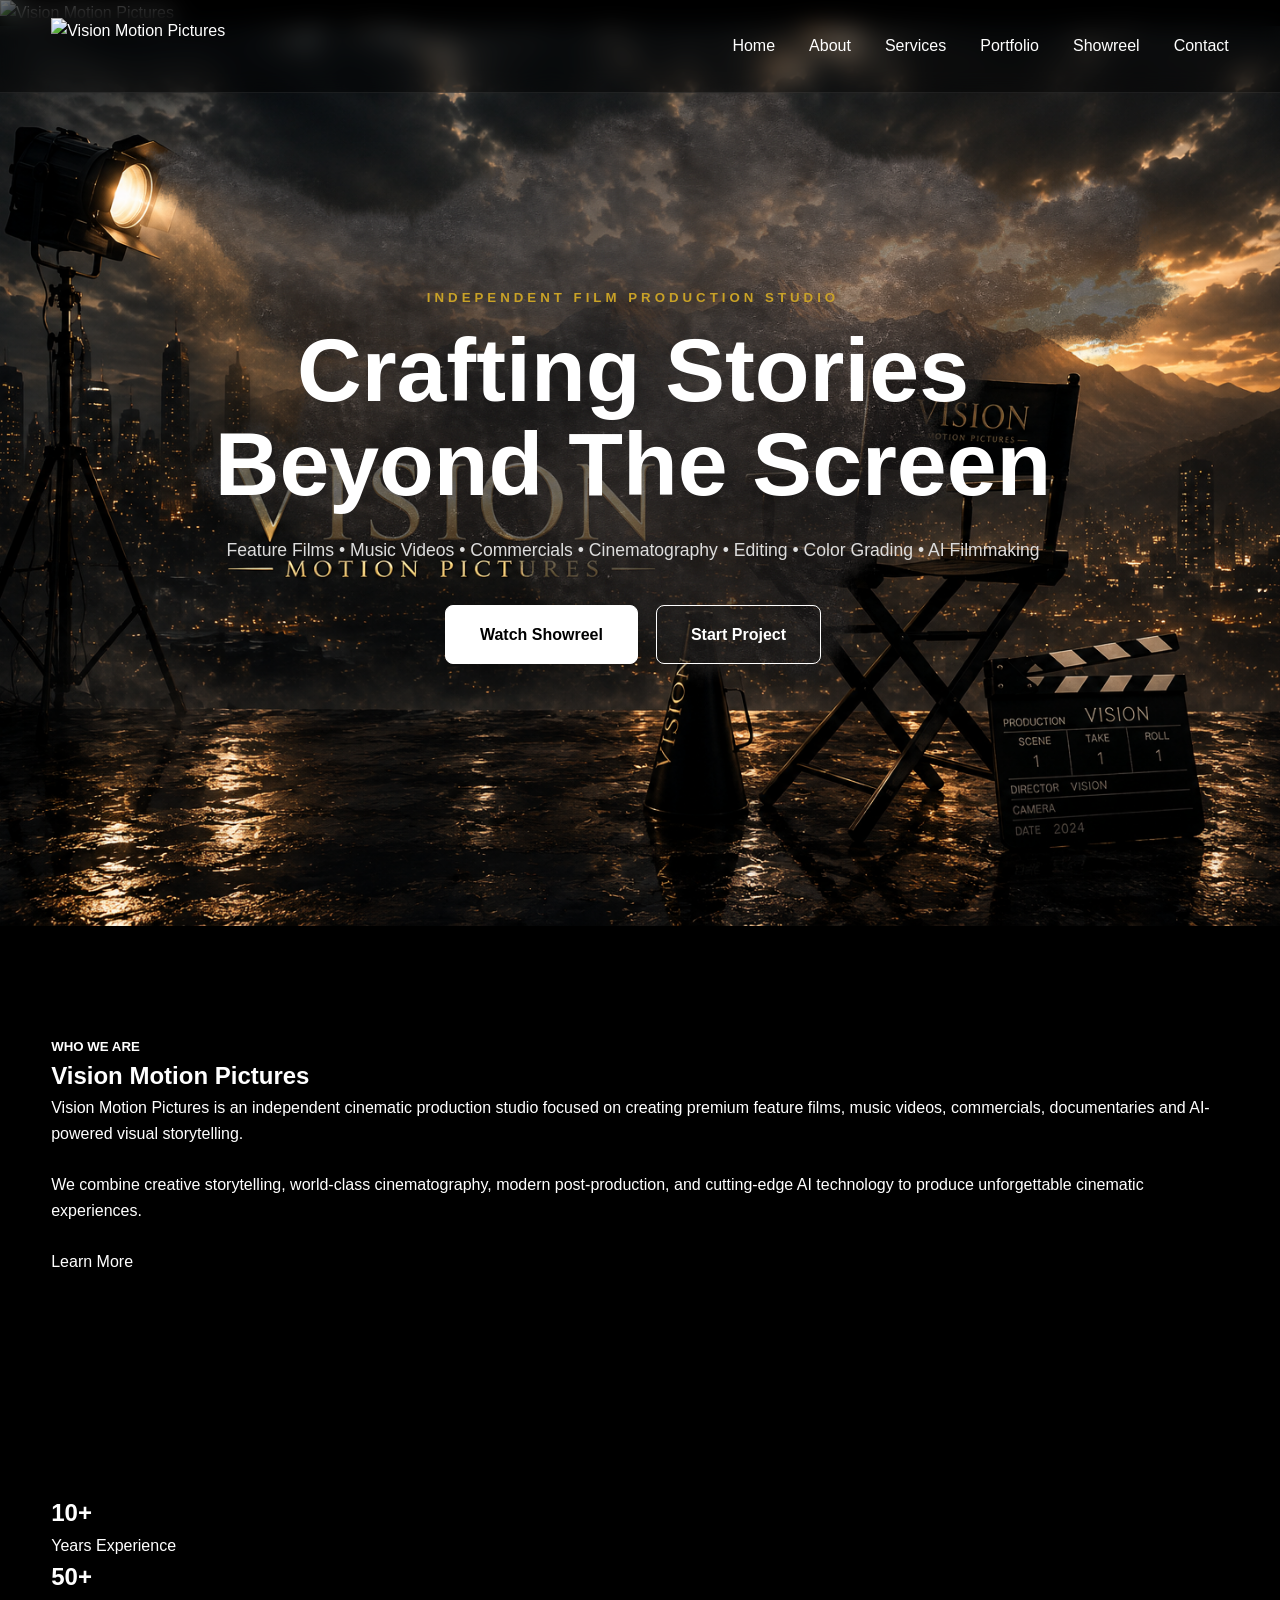
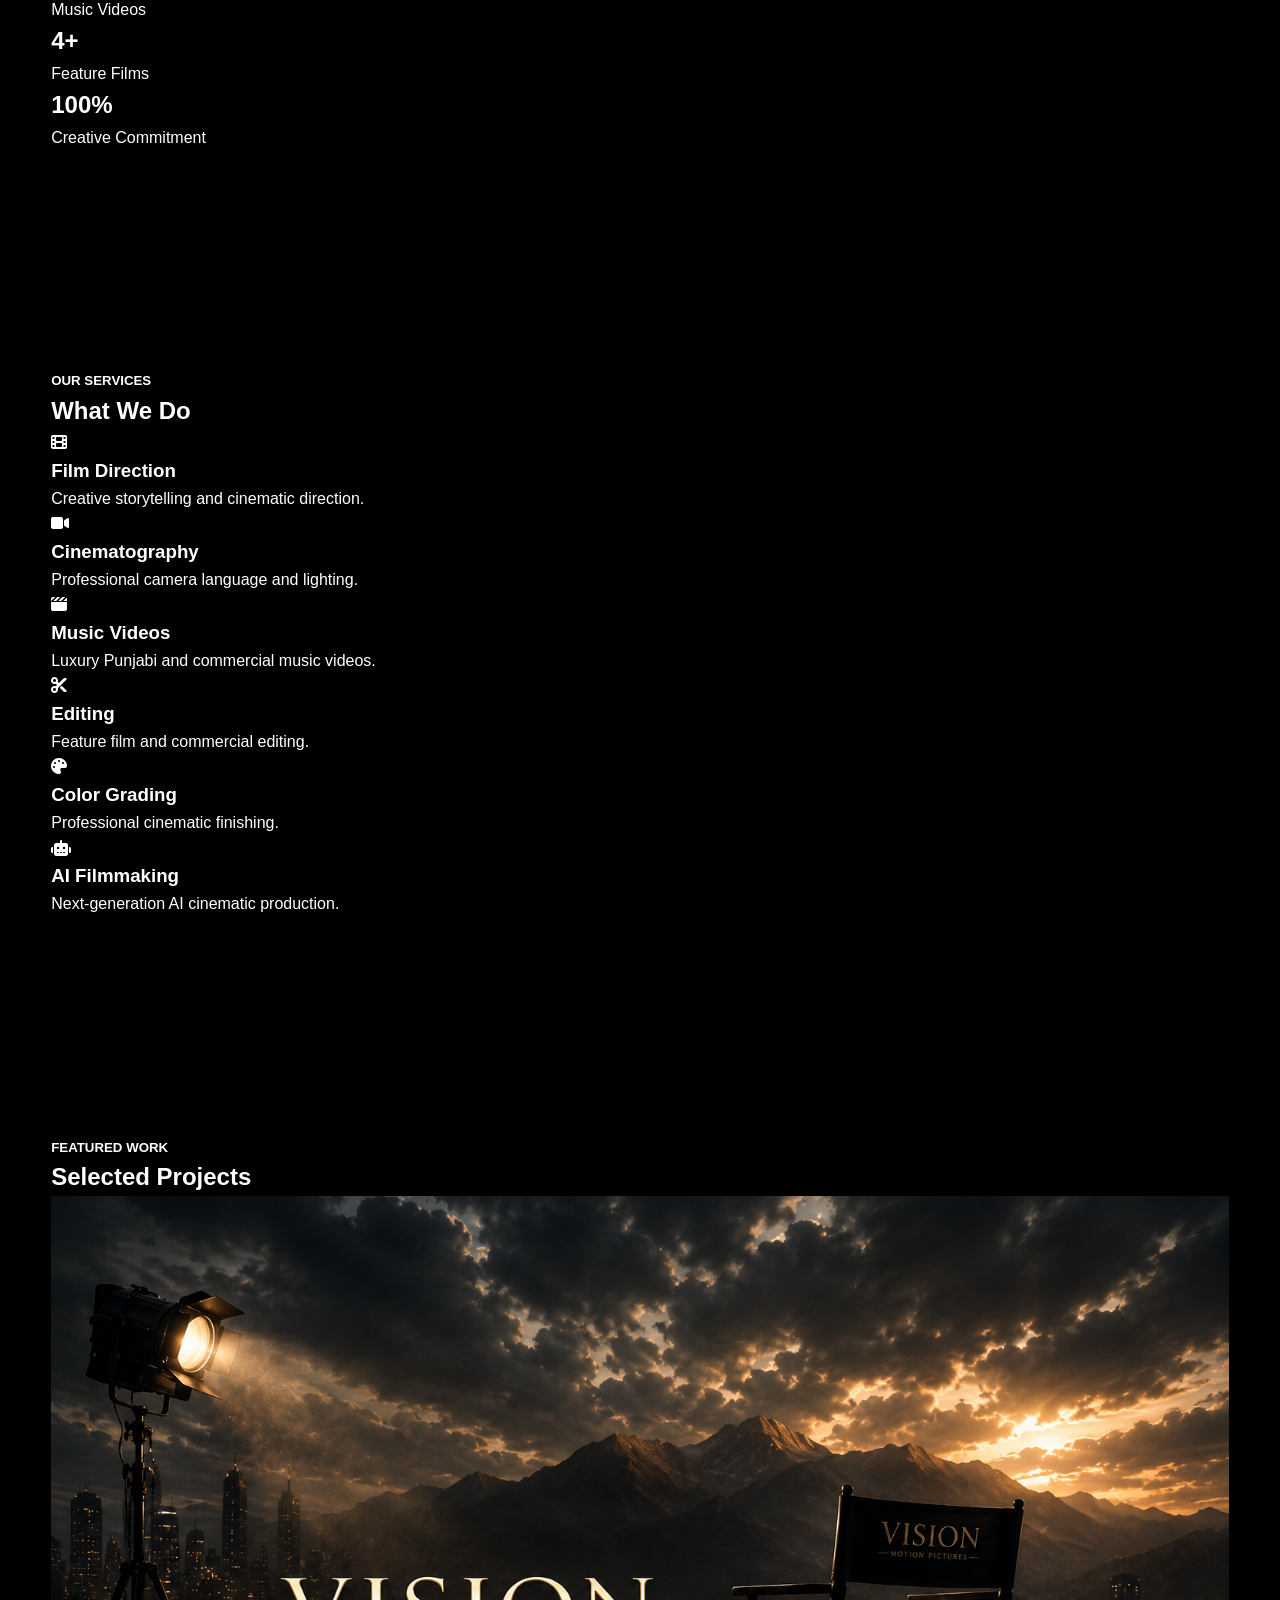
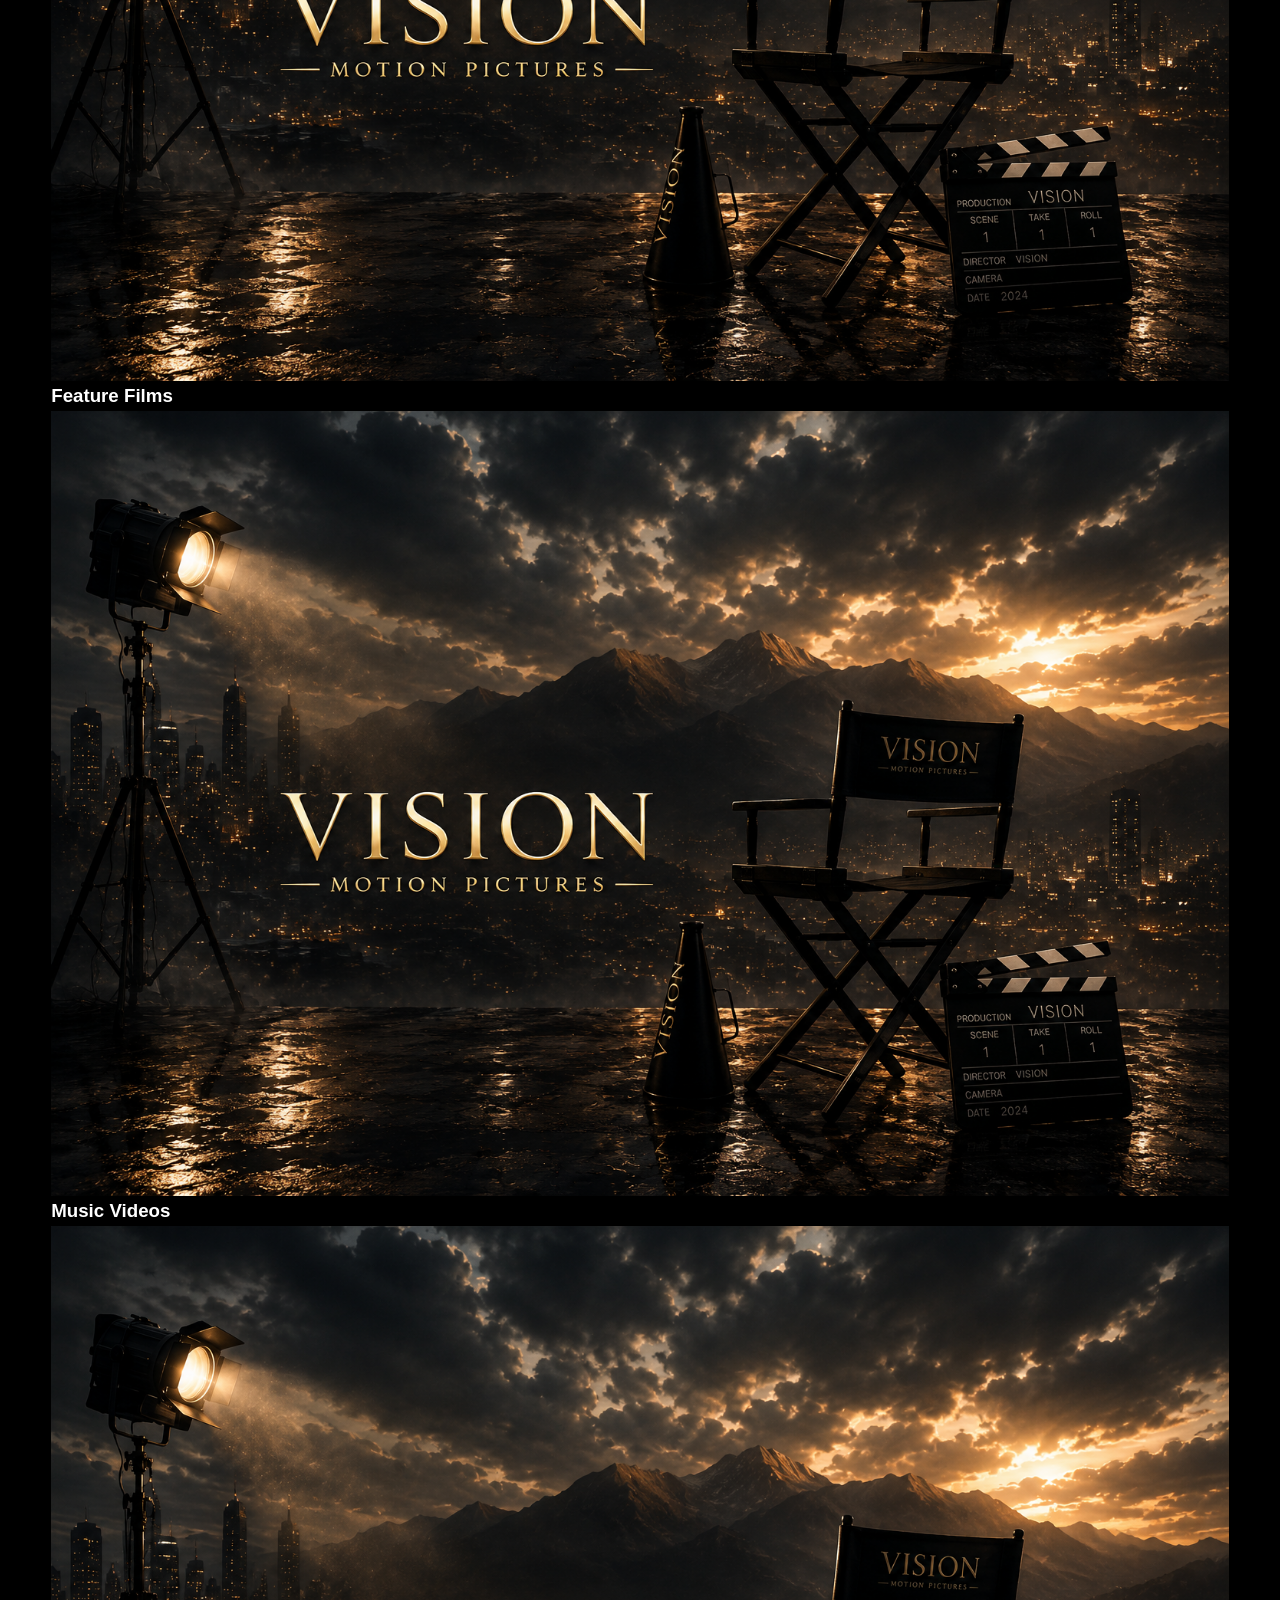
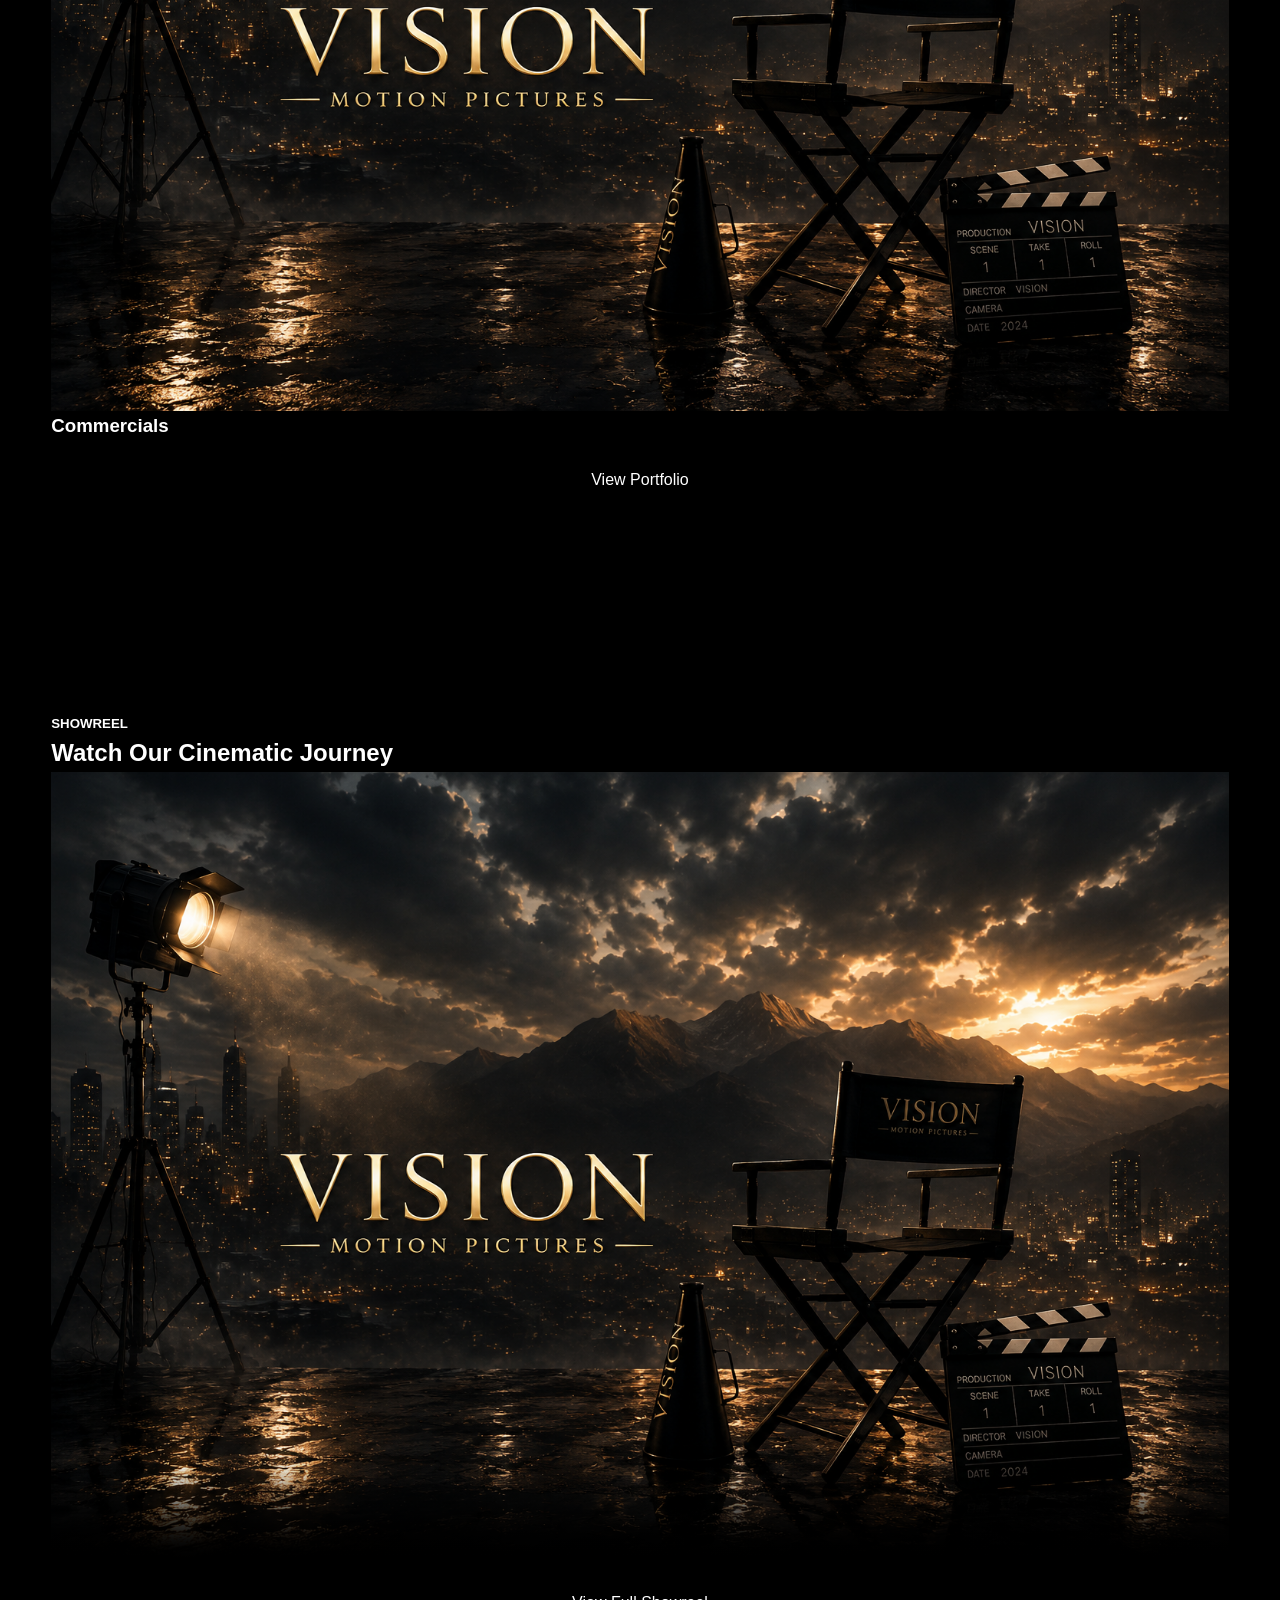
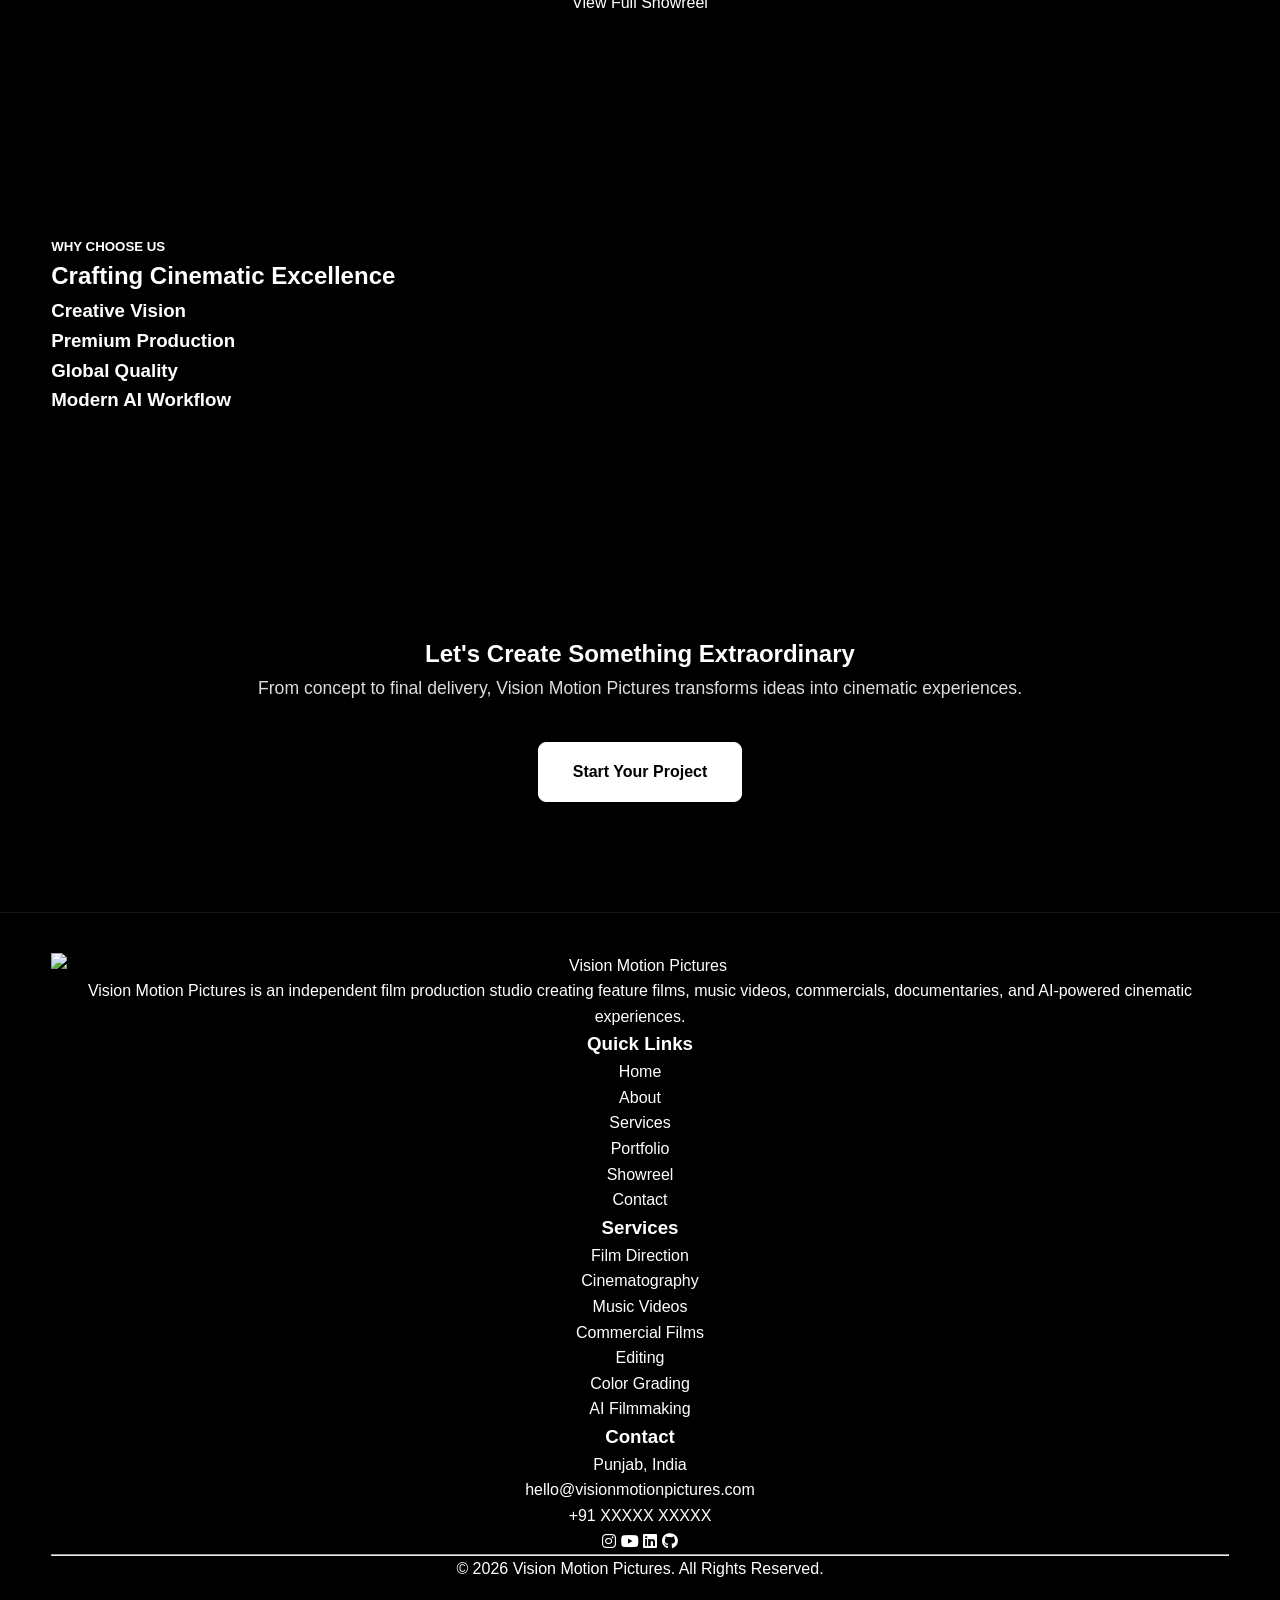
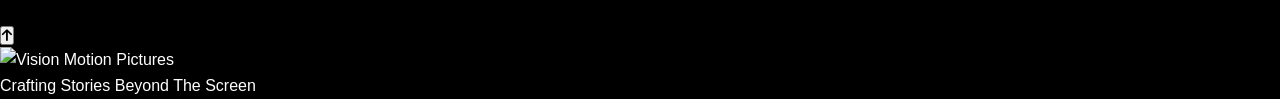
==== commit 41baea17: "Update index.html" ====
--- a/index.html
+++ b/index.html
@@ -1067,6 +1067,34 @@
 <!-- ========================================= -->
 
 <script src="script.js"></script>
+    <!-- ========================================================= -->
+<!-- PREMIUM PRELOADER -->
+<!-- ========================================================= -->
+
+<div id="preloader">
+
+    <div class="loader-wrapper">
+
+        <img
+            src="assets/logo/logo-white.png"
+            alt="Vision Motion Pictures"
+            class="loader-logo">
+
+        <div class="loader-line">
+
+            <span></span>
+
+        </div>
+
+        <p class="loader-text">
+
+            Crafting Stories Beyond The Screen
+
+        </p>
+
+    </div>
+
+</div>
 
 </body>
 
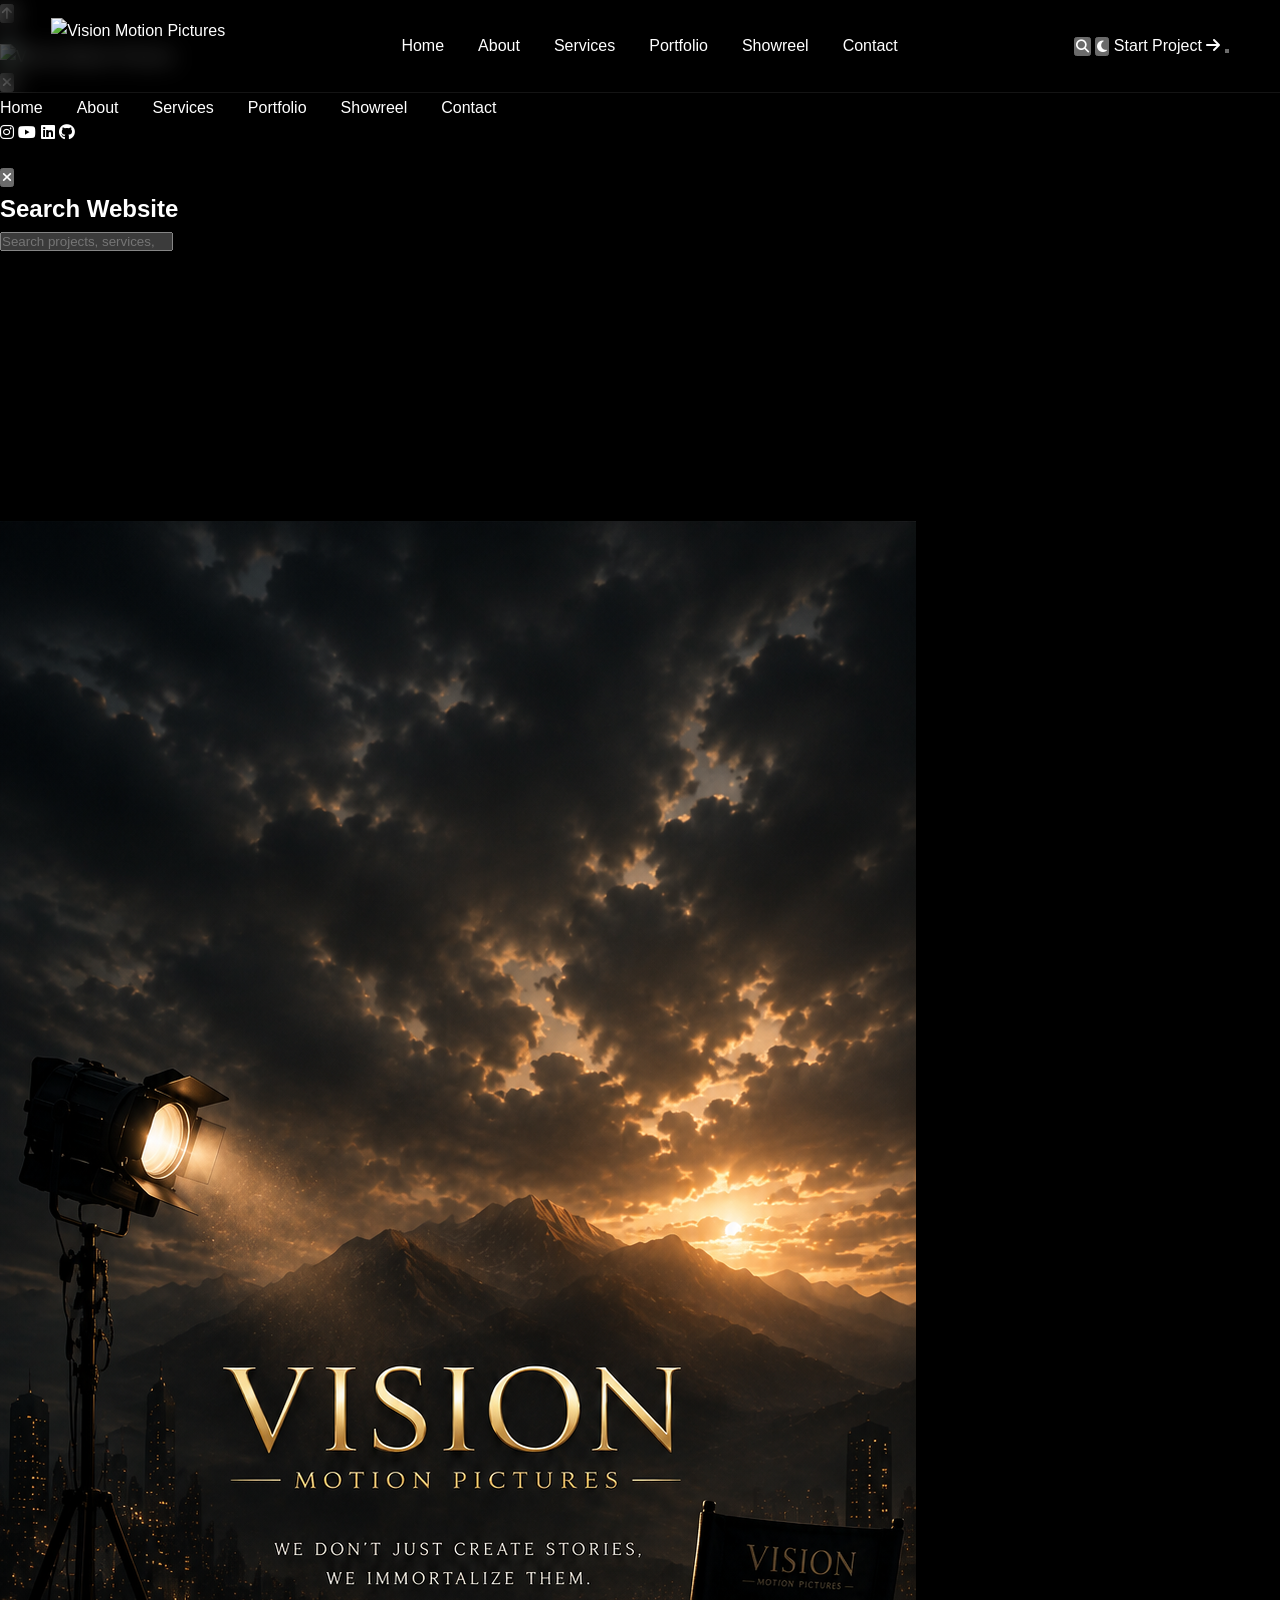
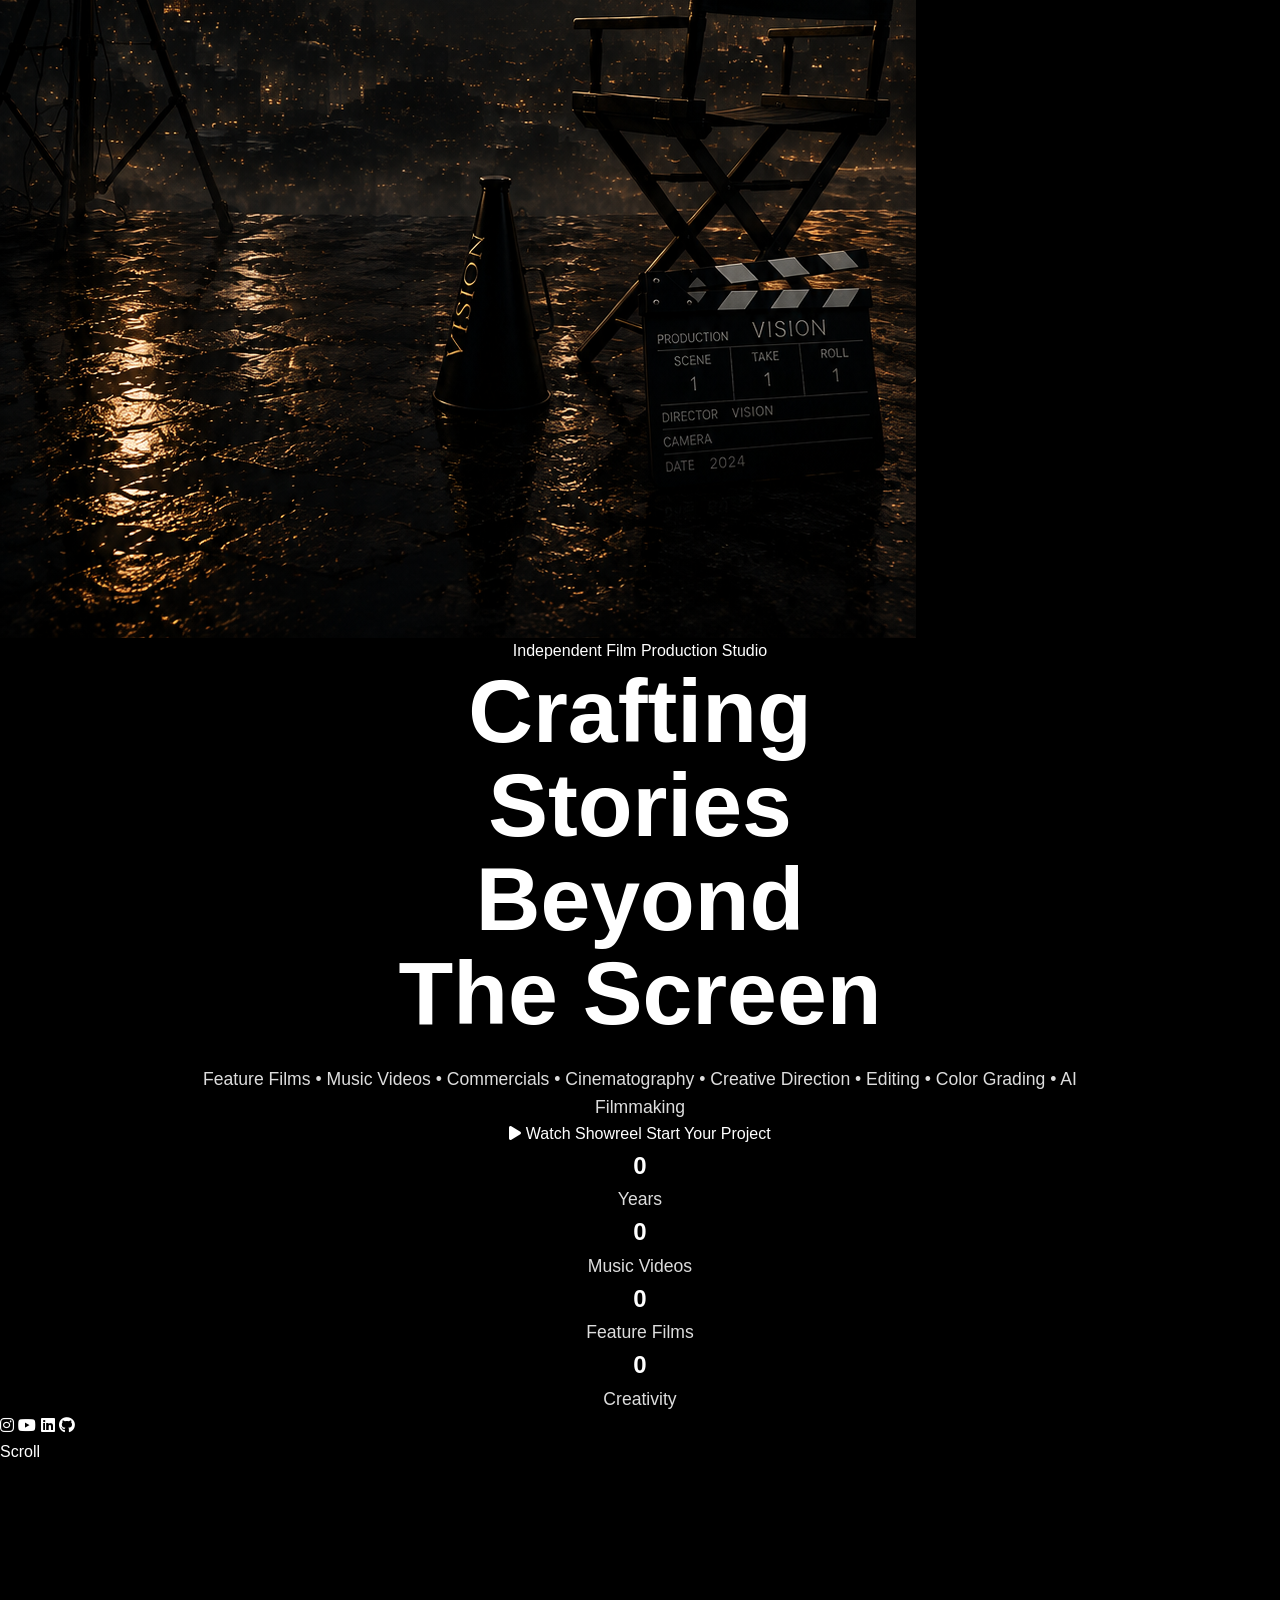
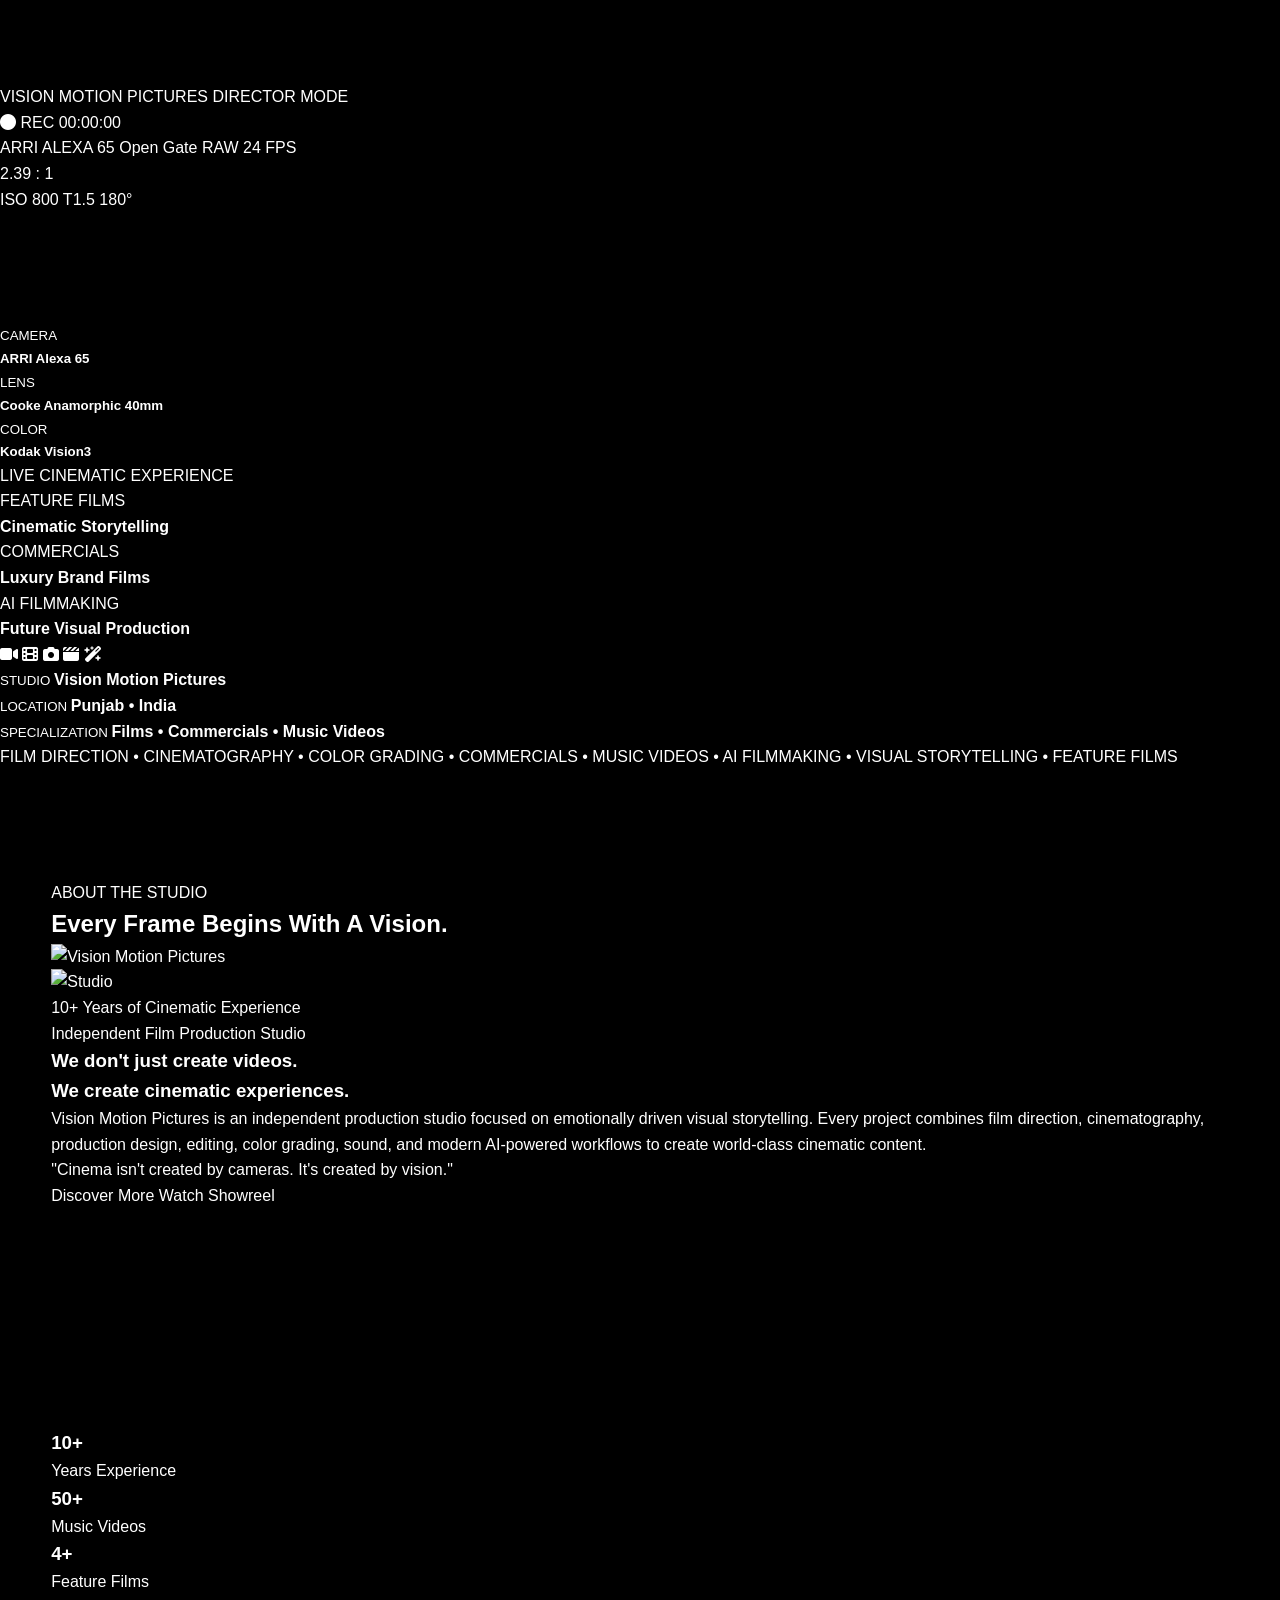
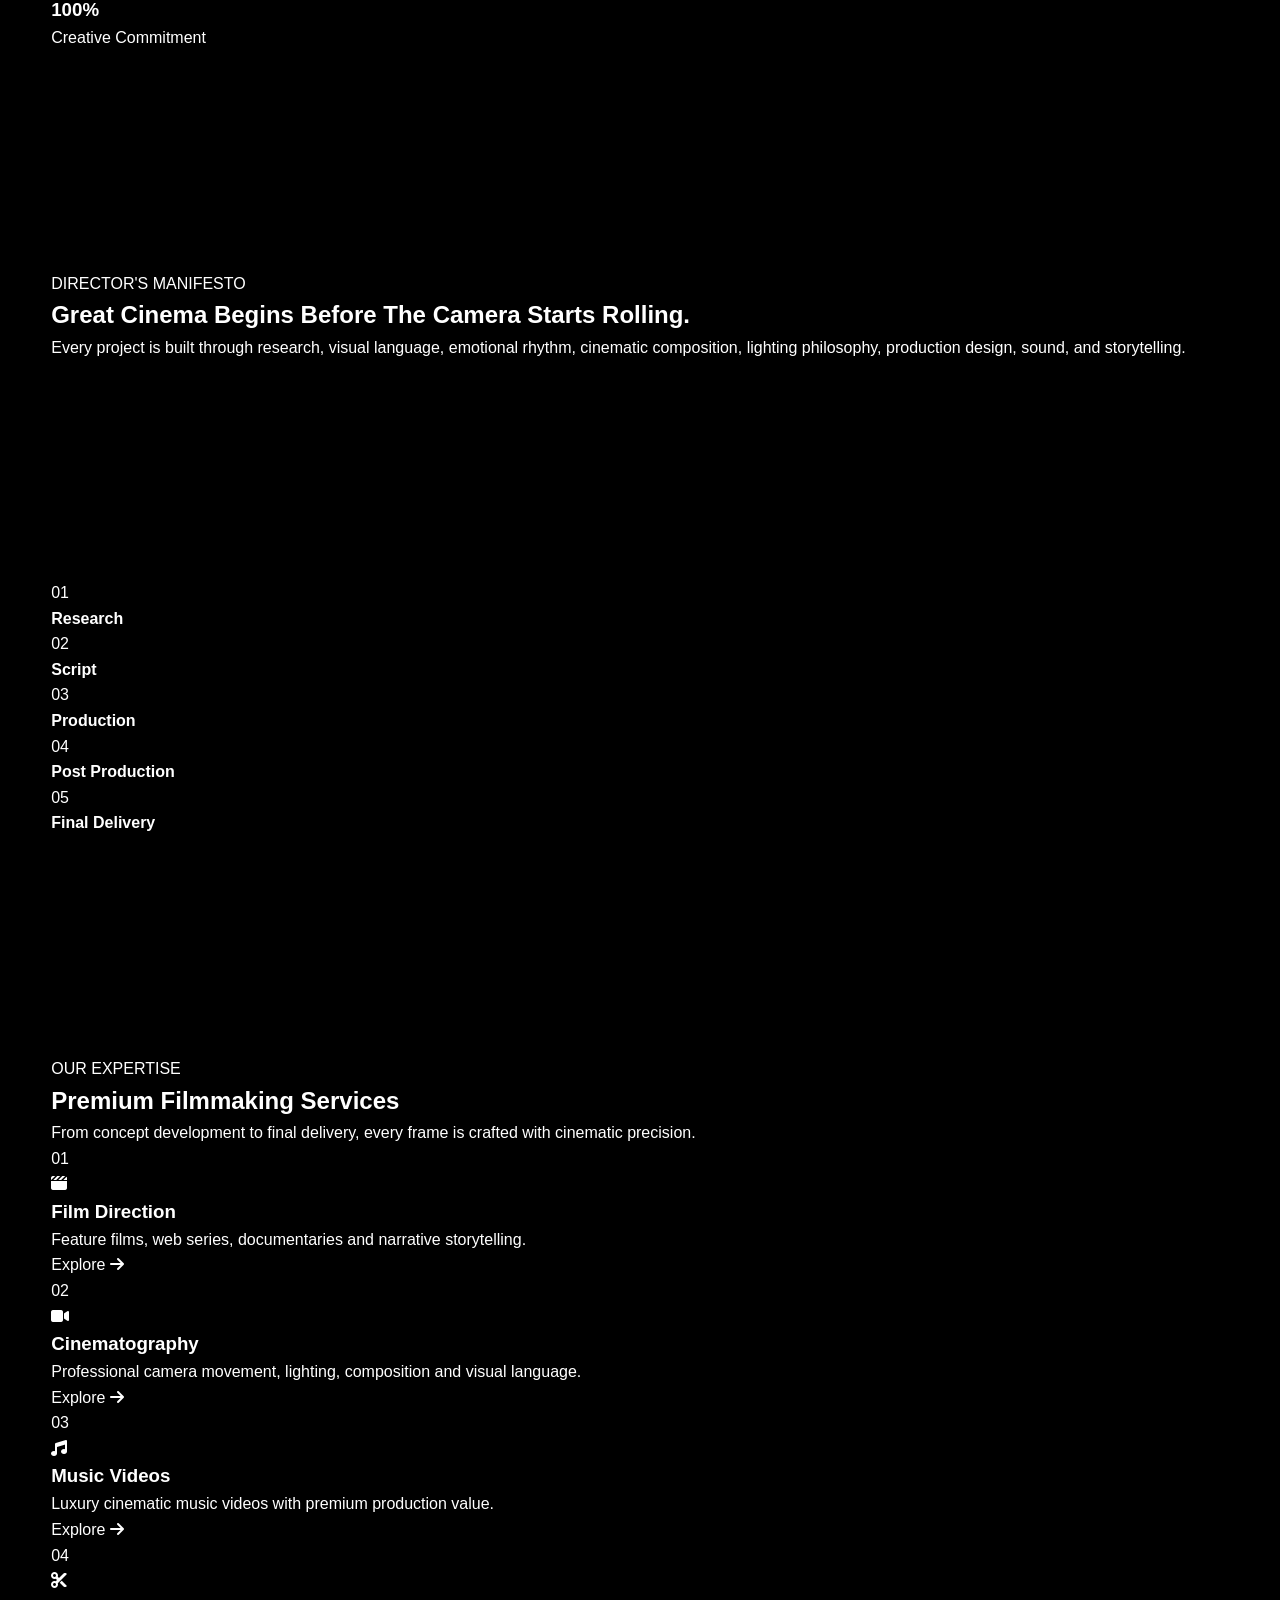
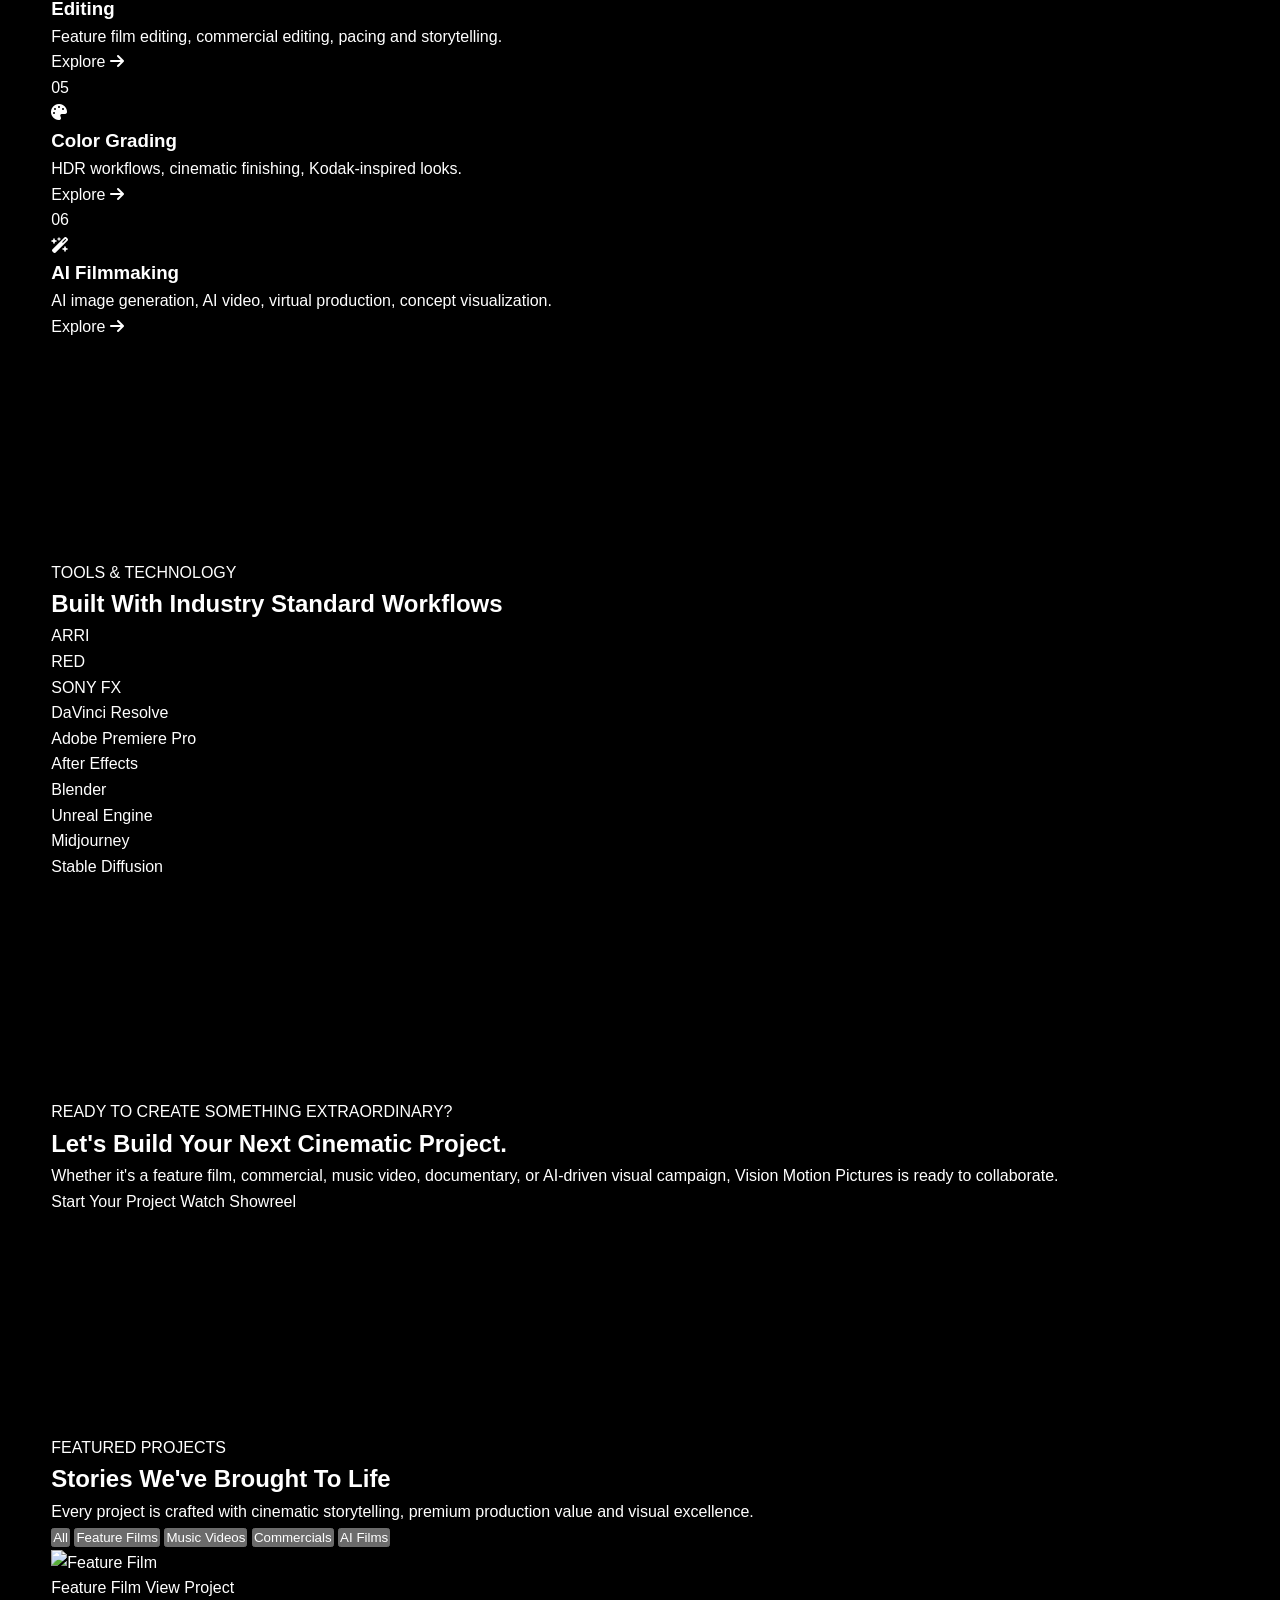
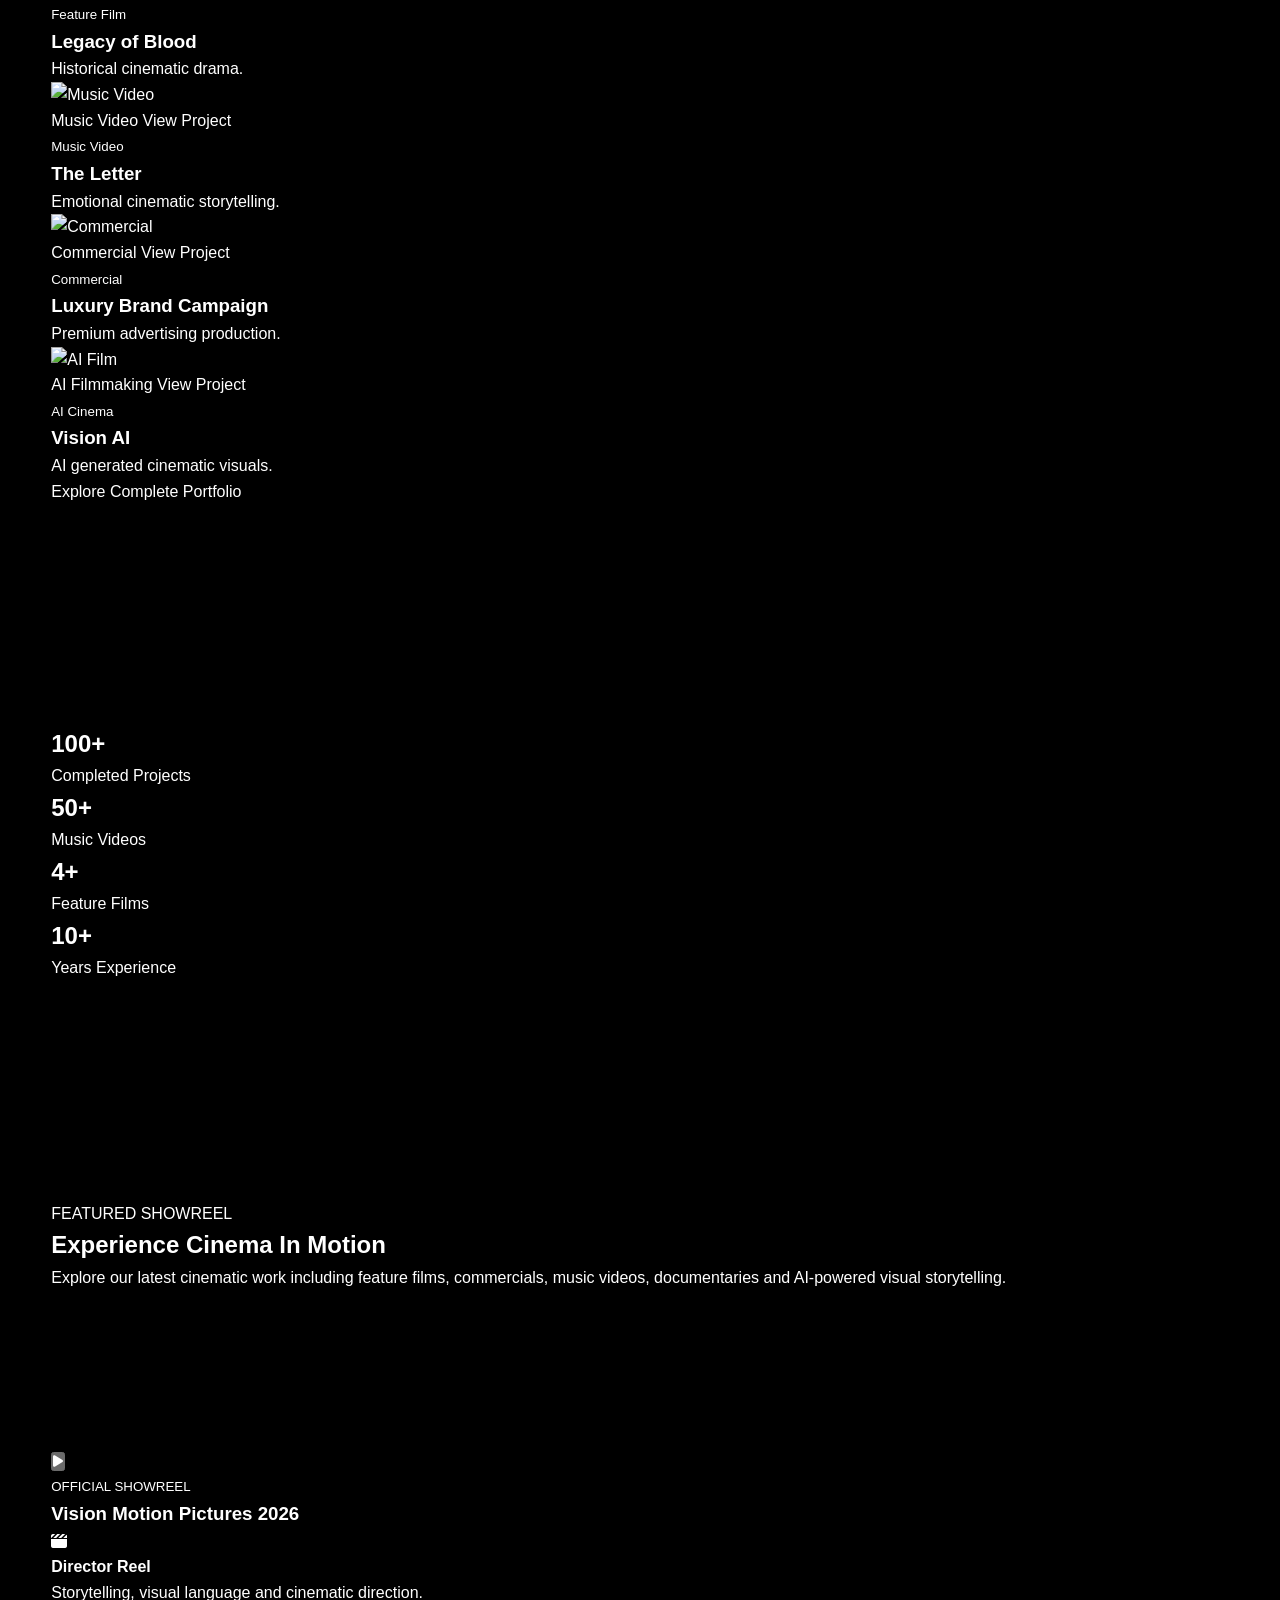
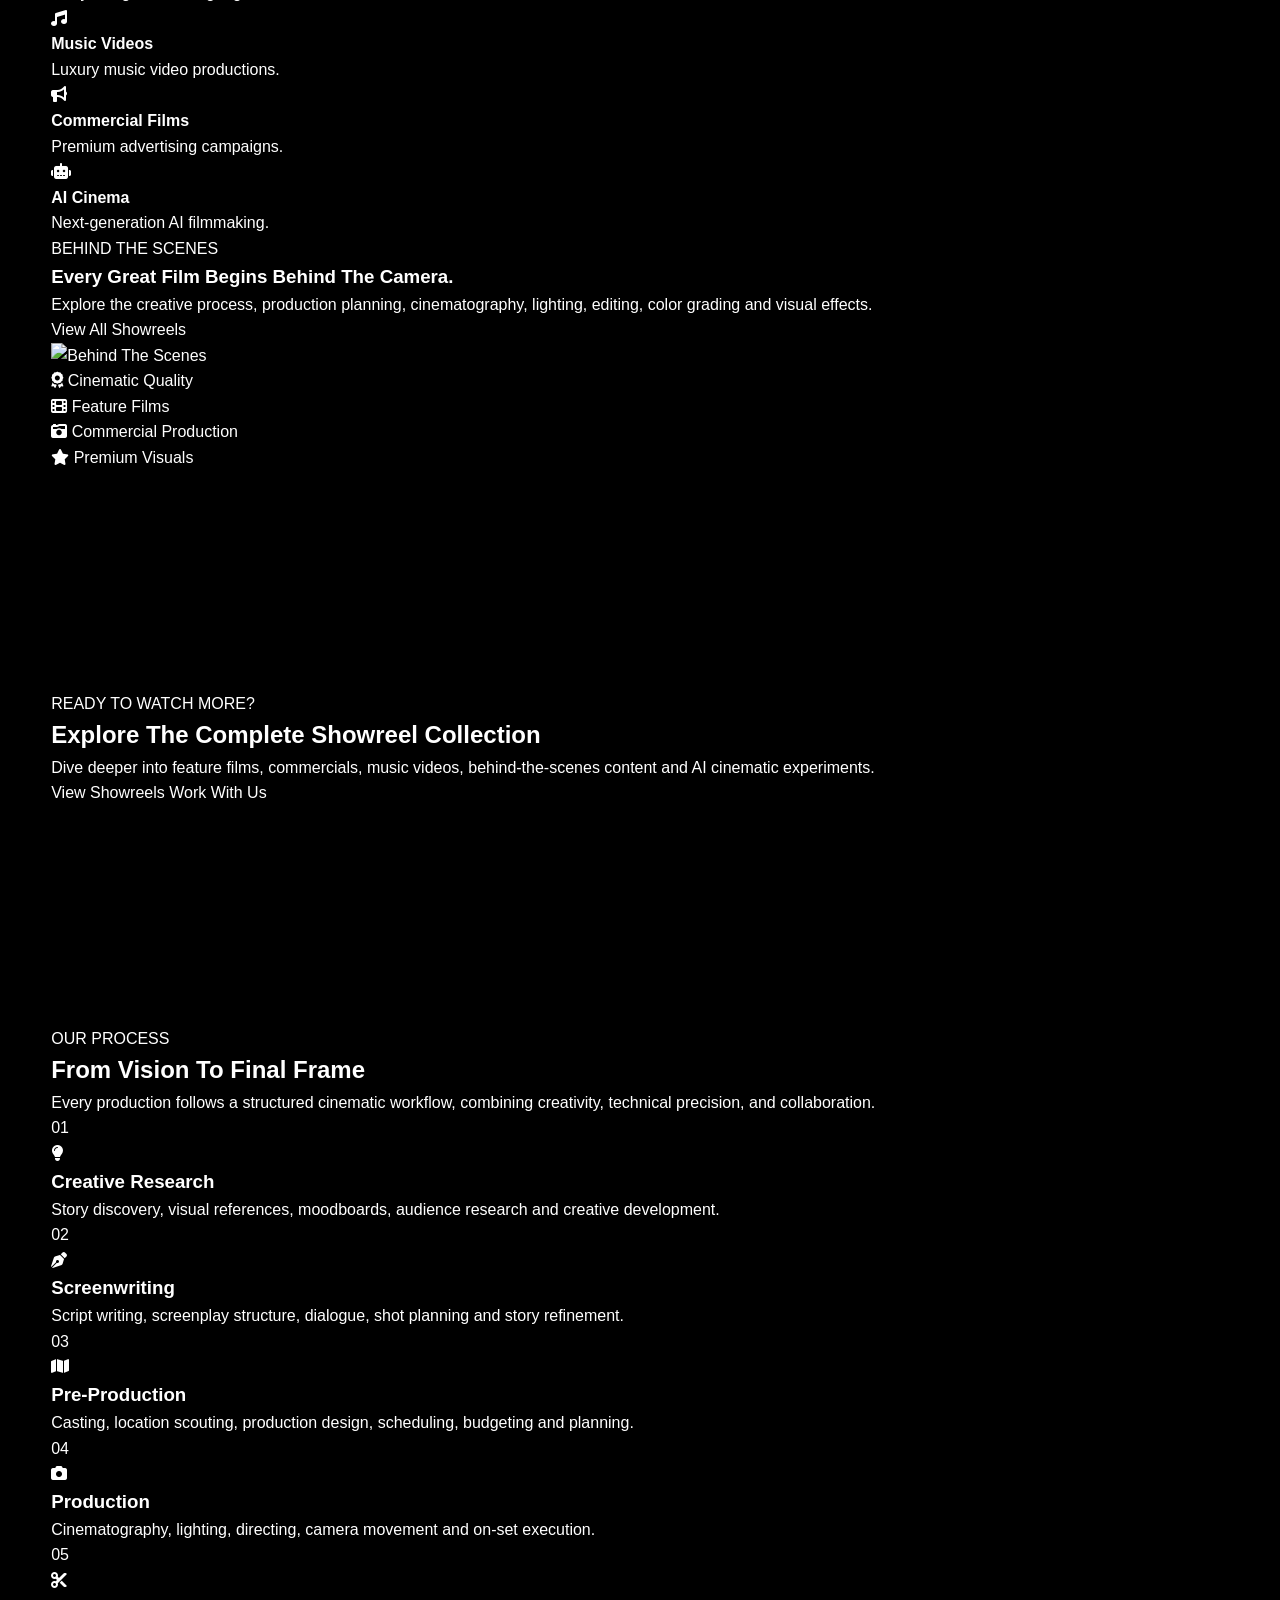
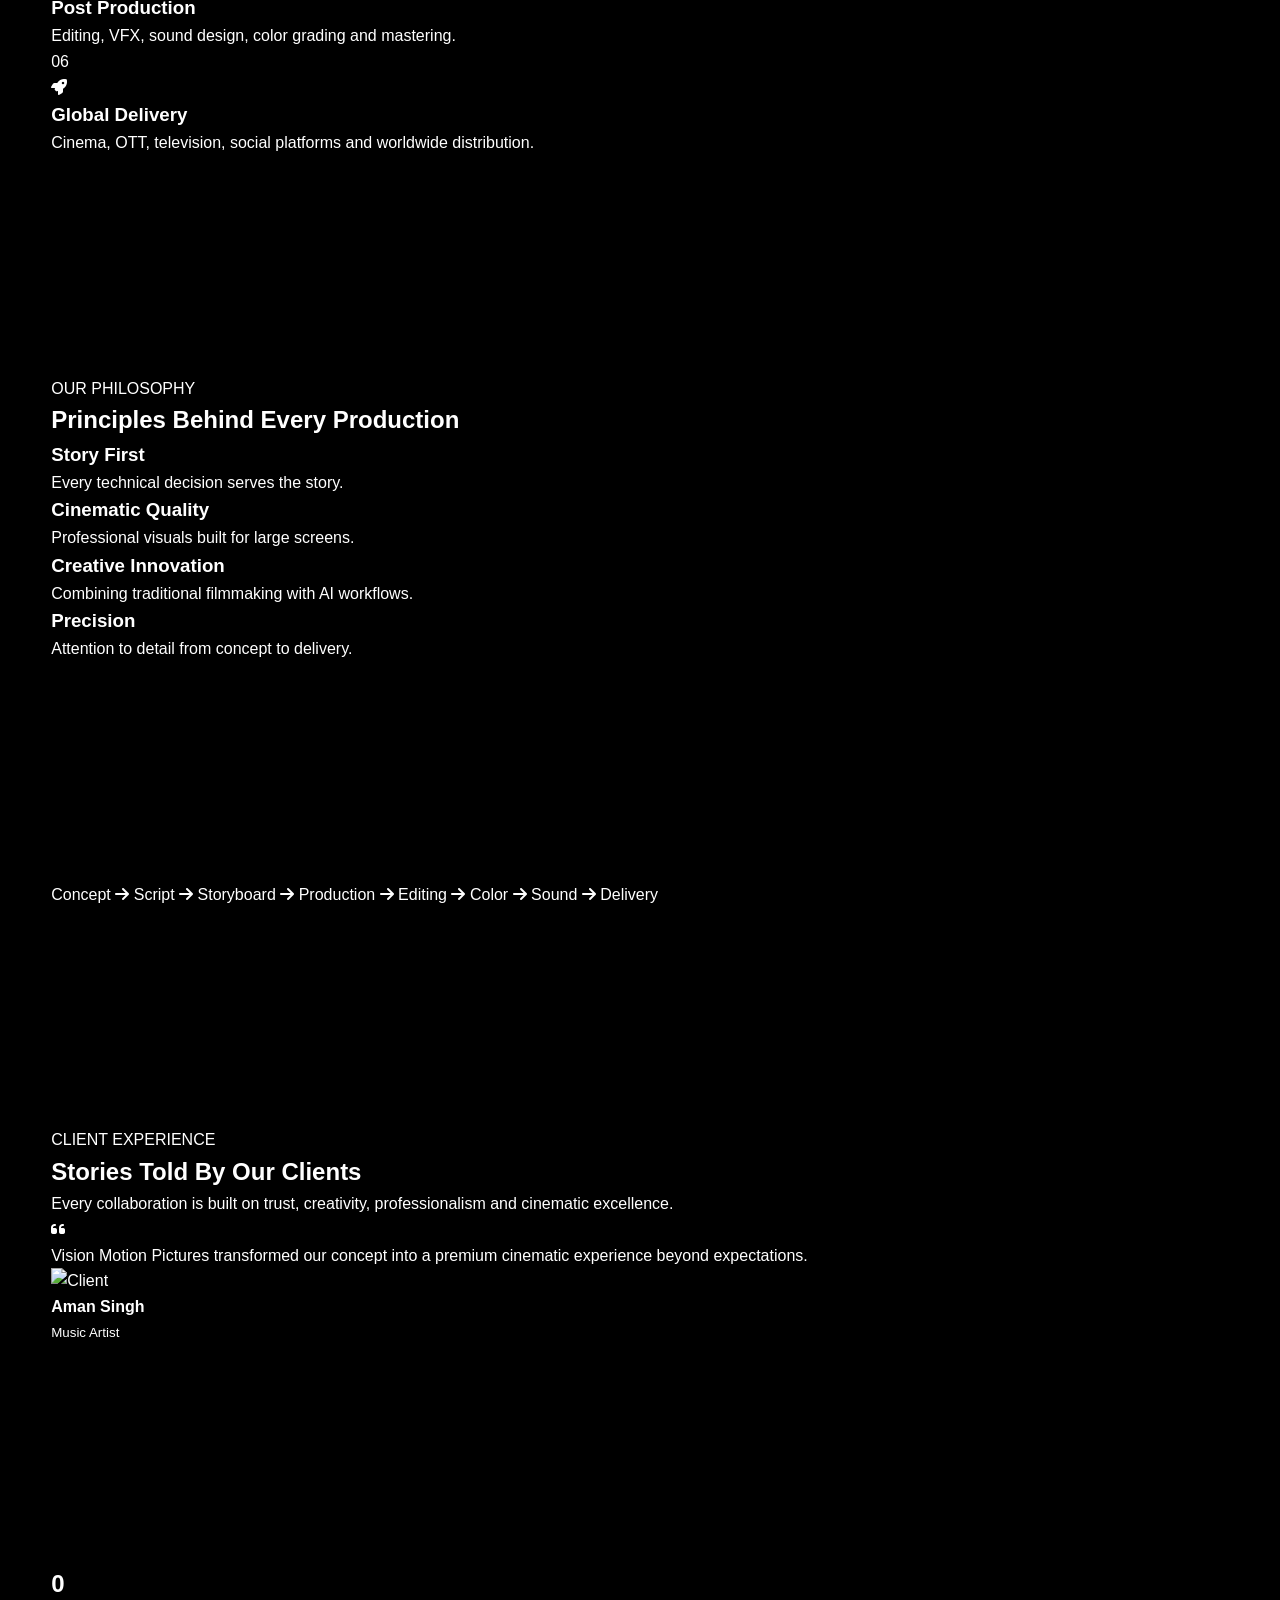
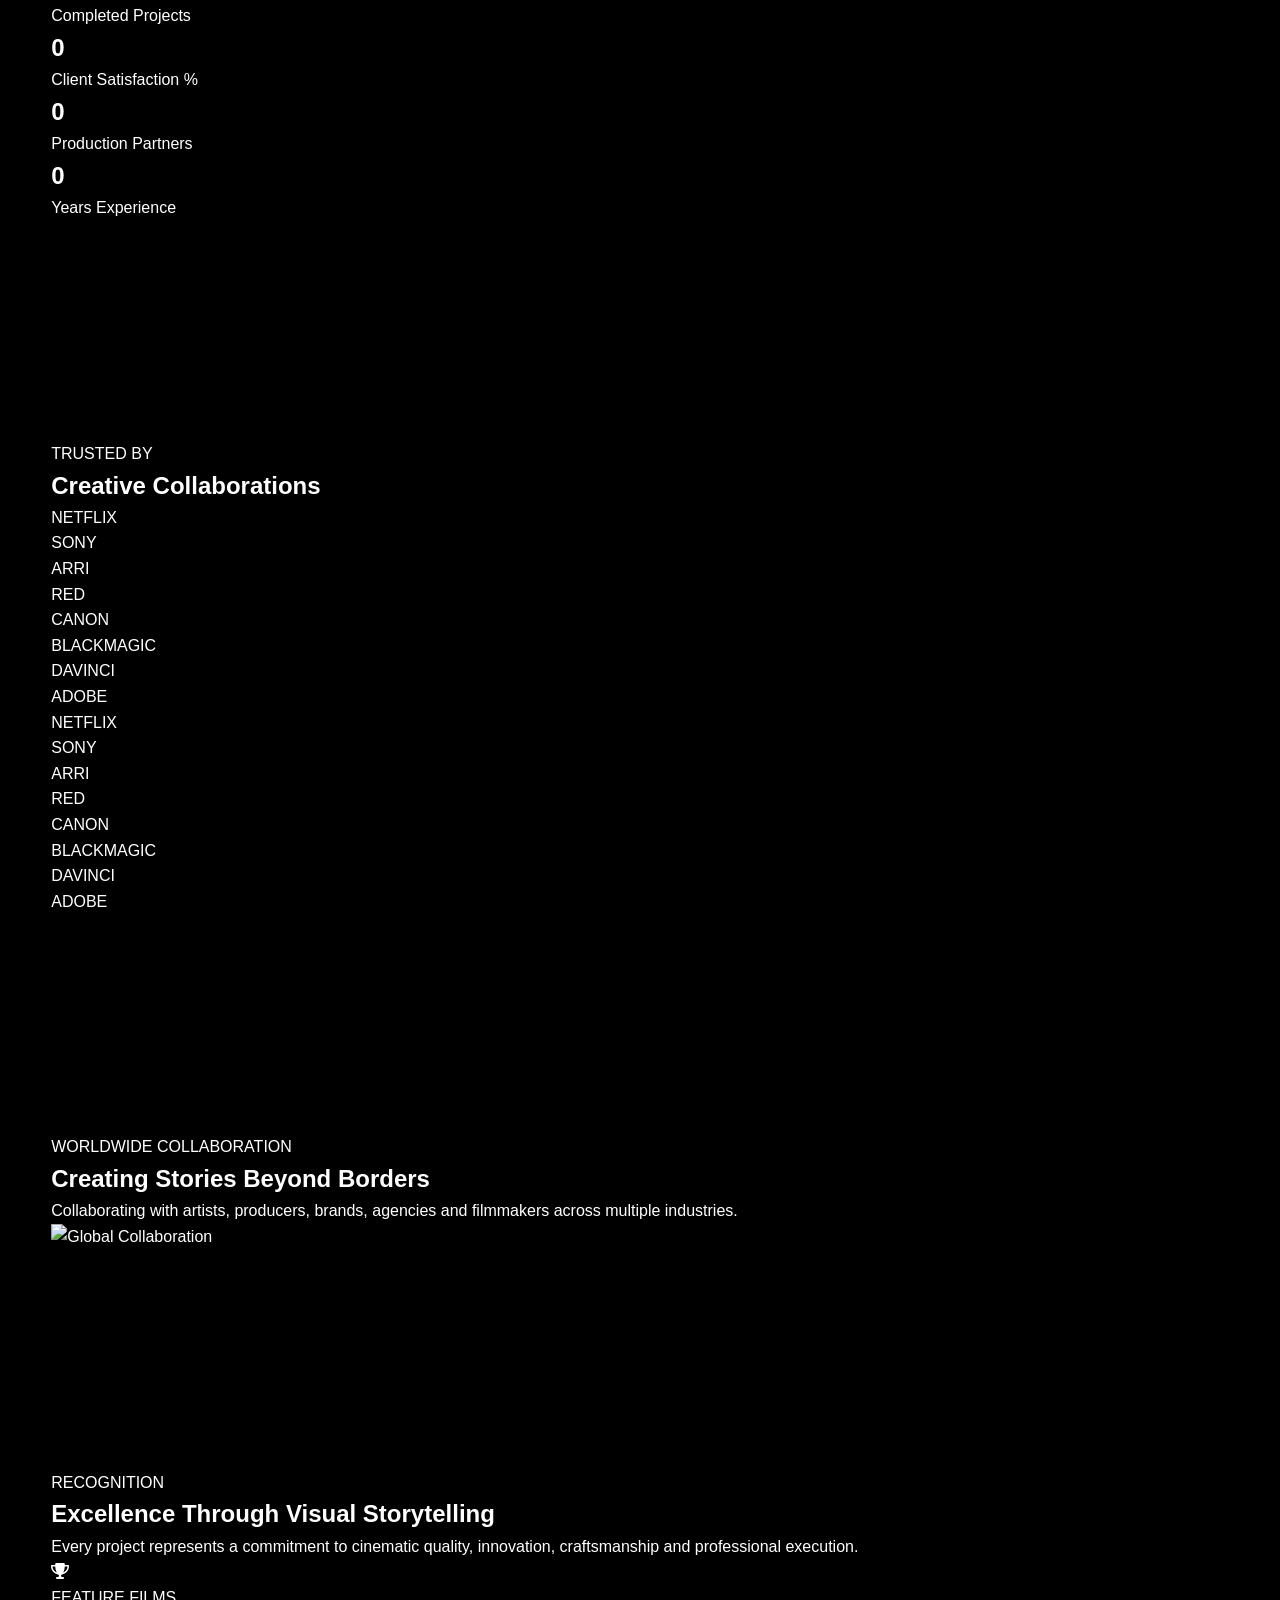
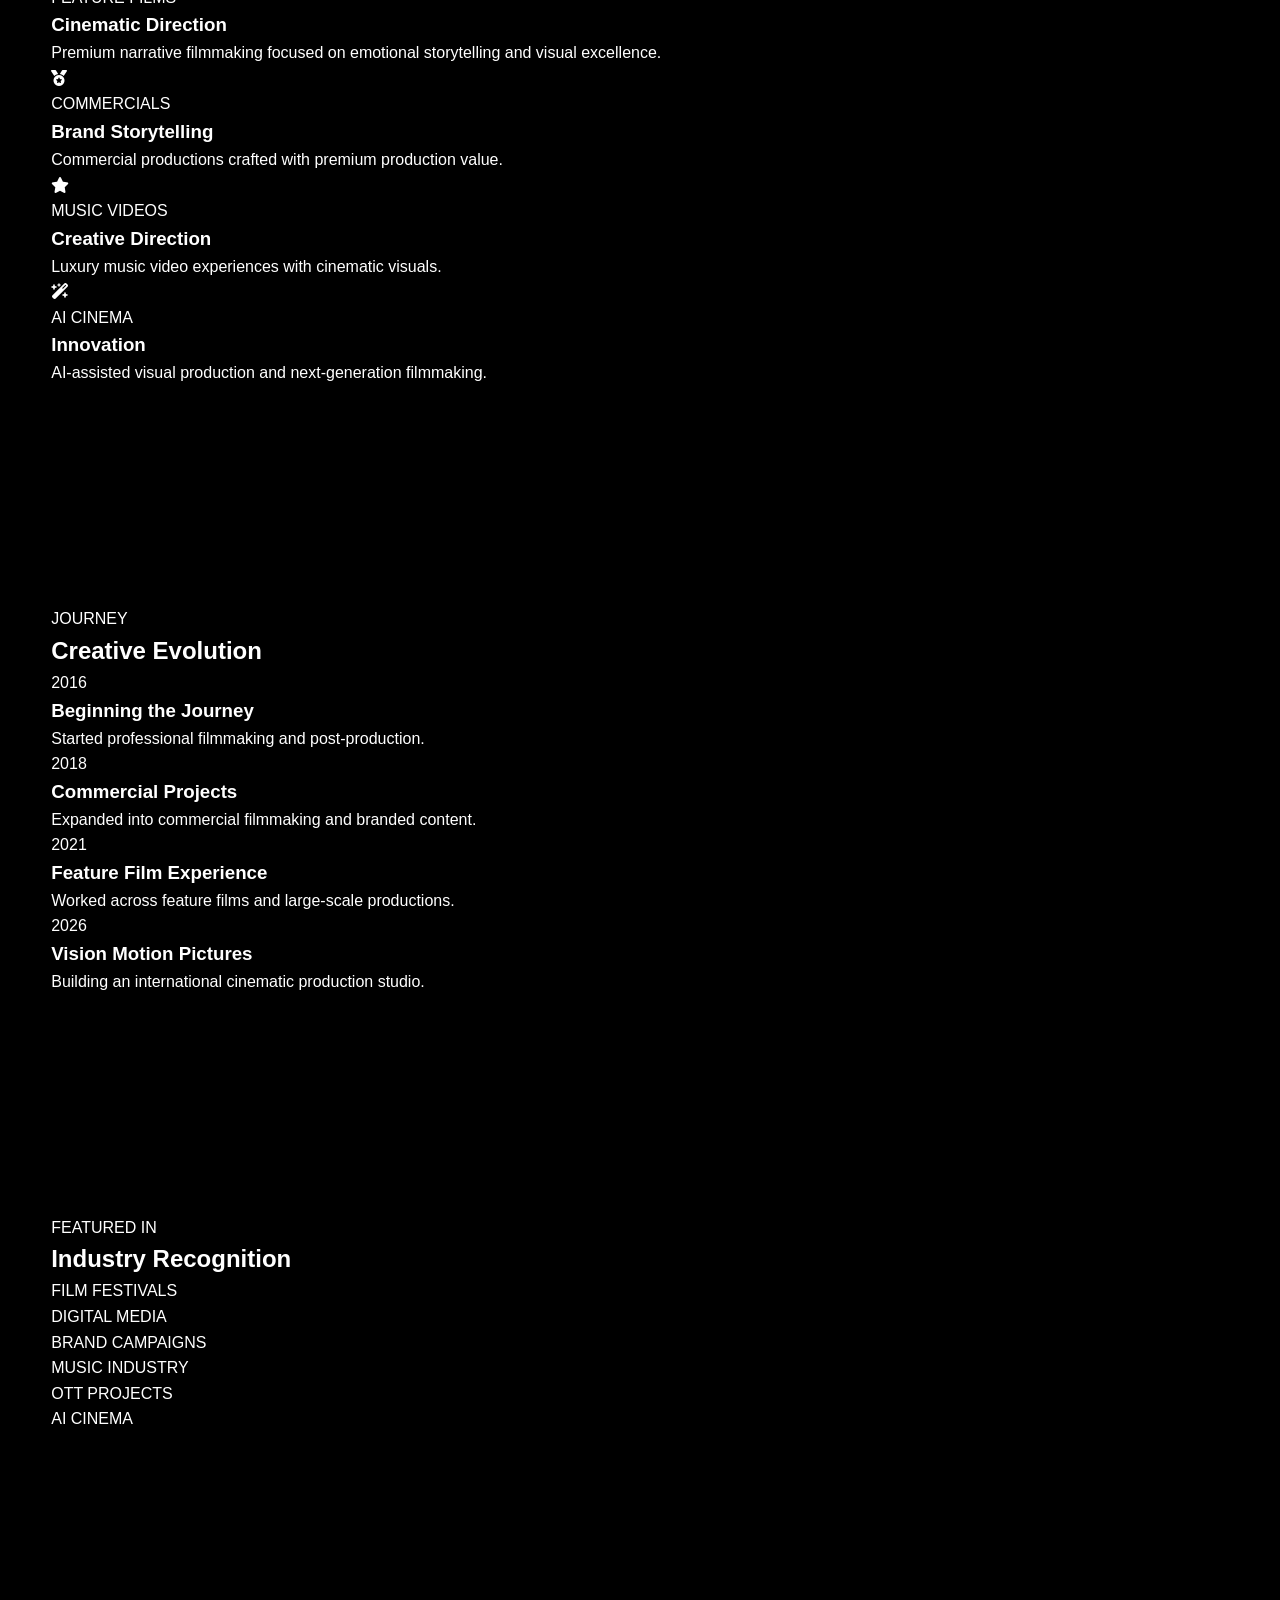
==== commit 049484d9: "Update index.html" ====
--- a/index.html
+++ b/index.html
@@ -3,108 +3,216 @@
 
 <head>
 
-    <!-- ========================================= -->
-    <!-- BASIC META -->
-    <!-- ========================================= -->
+    <!-- ========================================================= -->
+    <!-- DOCUMENT -->
+    <!-- ========================================================= -->
 
     <meta charset="UTF-8">
 
     <meta http-equiv="X-UA-Compatible"
-        content="IE=edge">
+          content="IE=edge">
 
     <meta name="viewport"
-        content="width=device-width, initial-scale=1.0">
+          content="width=device-width, initial-scale=1.0, viewport-fit=cover">
 
     <meta name="theme-color"
-        content="#000000">
+          content="#000000">
+
+    <meta name="color-scheme"
+          content="dark">
 
     <meta name="robots"
-        content="index, follow">
+          content="index, follow, max-image-preview:large">
 
     <meta name="author"
-        content="VISION">
+          content="VISION">
+
+    <meta name="generator"
+          content="Vision Motion Pictures">
+
+    <meta name="application-name"
+          content="Vision Motion Pictures">
+
+    <meta name="referrer"
+          content="strict-origin-when-cross-origin">
+
+    <!-- ========================================================= -->
+    <!-- TITLE -->
+    <!-- ========================================================= -->
+
+    <title>
+
+        Vision Motion Pictures — Film Director • Cinematography • AI Filmmaking
+
+    </title>
+
+    <!-- ========================================================= -->
+    <!-- SEO -->
+    <!-- ========================================================= -->
 
     <meta name="description"
-        content="Vision Motion Pictures is an independent film production studio specializing in cinematic storytelling, commercials, feature films, music videos, cinematography, editing, color grading and AI filmmaking.">
+          content="Vision Motion Pictures is an independent cinematic production studio specializing in feature films, music videos, commercials, cinematography, editing, color grading and AI filmmaking.">
 
     <meta name="keywords"
-        content="Vision Motion Pictures, Film Director, Cinematographer, Video Editor, Creative Director, AI Filmmaker, Punjab Film Director">
-
-    <!-- ========================================= -->
-    <!-- TITLE -->
-    <!-- ========================================= -->
-
-    <title>
-
-        Vision Motion Pictures | Film Production Studio
-
-    </title>
-
-    <!-- ========================================= -->
-    <!-- CANONICAL -->
-    <!-- ========================================= -->
+          content="Vision Motion Pictures, Film Director, Cinematographer, Video Editor, Colorist, Commercial Director, Music Video Director, AI Filmmaking, Punjab Film Director, Creative Director">
 
     <link rel="canonical"
-        href="https://deepduharia.github.io/Vision-Motion-Pictures/">
-
-    <!-- ========================================= -->
+          href="https://deepduharia.github.io/Vision-Motion-Pictures/">
+
+    <!-- ========================================================= -->
+    <!-- PERFORMANCE -->
+    <!-- ========================================================= -->
+
+    <link rel="preconnect"
+          href="https://fonts.googleapis.com">
+
+    <link rel="preconnect"
+          href="https://fonts.gstatic.com"
+          crossorigin>
+
+    <link rel="dns-prefetch"
+          href="//fonts.googleapis.com">
+
+    <link rel="dns-prefetch"
+          href="//cdnjs.cloudflare.com">
+
+    <link rel="dns-prefetch"
+          href="//unpkg.com">
+
+    <!-- ========================================================= -->
+    <!-- FAVICONS -->
+    <!-- ========================================================= -->
+
+    <link rel="icon"
+          type="image/png"
+          href="assets/logo/favicon.png">
+
+    <link rel="apple-touch-icon"
+          href="assets/logo/apple-touch-icon.png">
+
+    <link rel="mask-icon"
+          href="assets/logo/logo.svg"
+          color="#C8A04D">
+
+    <!-- ========================================================= -->
+    <!-- FONTS -->
+    <!-- ========================================================= -->
+
+    <link href="https://fonts.googleapis.com/css2?family=Inter:wght@300;400;500;600;700;800;900&family=Cinzel:wght@400;500;600;700;800&display=swap"
+          rel="stylesheet">
+
+    <!-- ========================================================= -->
     <!-- ICONS -->
-    <!-- ========================================= -->
-
-    <link rel="icon"
-        href="assets/logo/favicon.png">
-
-    <link rel="apple-touch-icon"
-        href="assets/logo/apple-touch-icon.png">
-
-    <!-- ========================================= -->
-    <!-- GOOGLE FONTS -->
-    <!-- ========================================= -->
-
-    <link rel="preconnect"
-        href="https://fonts.googleapis.com">
-
-    <link rel="preconnect"
-        href="https://fonts.gstatic.com"
-        crossorigin>
-
-    <link href="https://fonts.googleapis.com/css2?family=Cinzel:wght@500;600;700;800&family=Inter:wght@300;400;500;600;700&display=swap"
-        rel="stylesheet">
-
-    <!-- FONT AWESOME -->
+    <!-- ========================================================= -->
 
     <link rel="stylesheet"
-        href="https://cdnjs.cloudflare.com/ajax/libs/font-awesome/6.7.2/css/all.min.css">
-
+          href="https://cdnjs.cloudflare.com/ajax/libs/font-awesome/6.7.2/css/all.min.css">
+
+    <!-- ========================================================= -->
+    <!-- GSAP -->
+    <!-- ========================================================= -->
+
+    <script defer
+            src="https://cdn.jsdelivr.net/npm/gsap@3.13.0/dist/gsap.min.js"></script>
+
+    <script defer
+            src="https://cdn.jsdelivr.net/npm/gsap@3.13.0/dist/ScrollTrigger.min.js"></script>
+
+    <script defer
+            src="https://cdn.jsdelivr.net/npm/gsap@3.13.0/dist/TextPlugin.min.js"></script>
+
+    <!-- ========================================================= -->
+    <!-- LENIS SMOOTH SCROLL -->
+    <!-- ========================================================= -->
+
+    <script defer
+            src="https://unpkg.com/@studio-freight/lenis@1.0.42/dist/lenis.min.js"></script>
+
+    <!-- ========================================================= -->
+    <!-- SWIPER -->
+    <!-- ========================================================= -->
+
+    <link rel="stylesheet"
+          href="https://cdn.jsdelivr.net/npm/swiper@11/swiper-bundle.min.css">
+
+    <script defer
+            src="https://cdn.jsdelivr.net/npm/swiper@11/swiper-bundle.min.js"></script>
+
+    <!-- ========================================================= -->
     <!-- AOS -->
+    <!-- ========================================================= -->
 
     <link rel="stylesheet"
-        href="https://unpkg.com/aos@2.3.4/dist/aos.css">
-
+          href="https://unpkg.com/aos@2.3.4/dist/aos.css">
+
+    <script defer
+            src="https://unpkg.com/aos@2.3.4/dist/aos.js"></script>
+
+    <!-- ========================================================= -->
+    <!-- LOTTIE -->
+    <!-- ========================================================= -->
+
+    <script defer
+            src="https://unpkg.com/@lottiefiles/lottie-player@latest/dist/lottie-player.js"></script>
+
+    <!-- ========================================================= -->
     <!-- CSS -->
+    <!-- ========================================================= -->
 
     <link rel="stylesheet"
-        href="style.css">
-
-    <!-- ========================================= -->
+          href="style.css">
+
+</head>
+        <!-- ========================================================= -->
     <!-- OPEN GRAPH -->
-    <!-- ========================================= -->
+    <!-- ========================================================= -->
 
     <meta property="og:type"
-        content="website">
+          content="website">
+
+    <meta property="og:site_name"
+          content="Vision Motion Pictures">
 
     <meta property="og:title"
-        content="Vision Motion Pictures">
+          content="Vision Motion Pictures | Film Production Studio">
 
     <meta property="og:description"
-        content="Crafting Stories Beyond The Screen.">
+          content="Independent film production studio specializing in cinematic storytelling, feature films, music videos, commercials, cinematography, editing, color grading and AI filmmaking.">
+
+    <meta property="og:url"
+          content="https://deepduharia.github.io/Vision-Motion-Pictures/">
 
     <meta property="og:image"
-        content="assets/images/social/og-image.jpg">
-
-    <!-- ========================================= -->
-    <!-- JSON-LD -->
-    <!-- ========================================= -->
+          content="https://deepduharia.github.io/Vision-Motion-Pictures/assets/images/social/og-image.jpg">
+
+    <meta property="og:image:width"
+          content="1200">
+
+    <meta property="og:image:height"
+          content="630">
+
+    <meta property="og:locale"
+          content="en_US">
+
+    <!-- ========================================================= -->
+    <!-- TWITTER / X -->
+    <!-- ========================================================= -->
+
+    <meta name="twitter:card"
+          content="summary_large_image">
+
+    <meta name="twitter:title"
+          content="Vision Motion Pictures">
+
+    <meta name="twitter:description"
+          content="Crafting Stories Beyond The Screen.">
+
+    <meta name="twitter:image"
+          content="https://deepduharia.github.io/Vision-Motion-Pictures/assets/images/social/twitter-card.jpg">
+
+    <!-- ========================================================= -->
+    <!-- ORGANIZATION SCHEMA -->
+    <!-- ========================================================= -->
 
     <script type="application/ld+json">
 
@@ -114,329 +222,2809 @@
 "name":"Vision Motion Pictures",
 "url":"https://deepduharia.github.io/Vision-Motion-Pictures/",
 "logo":"https://deepduharia.github.io/Vision-Motion-Pictures/assets/logo/logo-white.png",
+"description":"Independent cinematic film production studio.",
 "founder":{
 "@type":"Person",
 "name":"VISION"
+},
+"sameAs":[
+"https://www.youtube.com/",
+"https://www.instagram.com/",
+"https://www.linkedin.com/",
+"https://github.com/Deepduharia"
+]
+}
+
+    </script>
+
+    <!-- ========================================================= -->
+    <!-- WEBSITE SCHEMA -->
+    <!-- ========================================================= -->
+
+    <script type="application/ld+json">
+
+{
+"@context":"https://schema.org",
+"@type":"WebSite",
+"name":"Vision Motion Pictures",
+"url":"https://deepduharia.github.io/Vision-Motion-Pictures/",
+"potentialAction":{
+"@type":"SearchAction",
+"target":"https://deepduharia.github.io/Vision-Motion-Pictures/?q={search_term_string}",
+"query-input":"required name=search_term_string"
 }
 }
 
-</script>
-
-</head>
+    </script>
+
+    <!-- ========================================================= -->
+    <!-- PERSON SCHEMA -->
+    <!-- ========================================================= -->
+
+    <script type="application/ld+json">
+
+{
+"@context":"https://schema.org",
+"@type":"Person",
+"name":"VISION",
+"jobTitle":"Film Director",
+"worksFor":{
+"@type":"Organization",
+"name":"Vision Motion Pictures"
+},
+"url":"https://deepduharia.github.io/Vision-Motion-Pictures/",
+"image":"https://deepduharia.github.io/Vision-Motion-Pictures/assets/images/about/director.jpg"
+}
+
+    </script>
+
+    <!-- ========================================================= -->
+    <!-- BREADCRUMB -->
+    <!-- ========================================================= -->
+
+    <script type="application/ld+json">
+
+{
+"@context":"https://schema.org",
+"@type":"BreadcrumbList",
+"itemListElement":[
+{
+"@type":"ListItem",
+"position":1,
+"name":"Home",
+"item":"https://deepduharia.github.io/Vision-Motion-Pictures/"
+}
+]
+}
+
+    </script>
+
+    <!-- ========================================================= -->
+    <!-- VIDEO OBJECT -->
+    <!-- ========================================================= -->
+
+    <script type="application/ld+json">
+
+{
+"@context":"https://schema.org",
+"@type":"VideoObject",
+"name":"Vision Motion Pictures Showreel",
+"description":"Official cinematic showreel of Vision Motion Pictures.",
+"thumbnailUrl":"https://deepduharia.github.io/Vision-Motion-Pictures/assets/images/social/og-image.jpg",
+"contentUrl":"https://deepduharia.github.io/Vision-Motion-Pictures/assets/videos/hero-showreel.mp4",
+"embedUrl":"https://deepduharia.github.io/Vision-Motion-Pictures/",
+"uploadDate":"2026-01-01"
+}
+
+    </script>
 
 <body>
-
-<!-- ========================================= -->
-<!-- PRELOADER -->
-<!-- ========================================= -->
+    <!-- ========================================================= -->
+<!-- PREMIUM CINEMATIC PRELOADER -->
+<!-- ========================================================= -->
 
 <div id="preloader">
 
-    <img
-        src="assets/logo/logo-white.png"
-        alt="Vision Motion Pictures">
+    <!-- Animated Background -->
+
+    <div class="loader-background">
+
+        <div class="loader-gradient"></div>
+
+        <div class="loader-noise"></div>
+
+    </div>
+
+    <!-- Loader Content -->
+
+    <div class="loader-container">
+
+        <!-- Brand Logo -->
+
+        <div class="loader-logo-wrapper">
+
+            <img
+                src="assets/logo/logo-white.png"
+                alt="Vision Motion Pictures"
+                class="loader-logo">
+
+        </div>
+
+        <!-- Brand Name -->
+
+        <h1 class="loader-title">
+
+            VISION
+
+            <span>
+
+                MOTION PICTURES
+
+            </span>
+
+        </h1>
+
+        <!-- Tagline -->
+
+        <p class="loader-tagline">
+
+            Crafting Stories Beyond The Screen
+
+        </p>
+
+        <!-- Loading Bar -->
+
+        <div class="loader-progress">
+
+            <div class="loader-progress-bar">
+
+                <span class="loader-progress-fill"></span>
+
+            </div>
+
+        </div>
+
+        <!-- Percentage -->
+
+        <div class="loader-percent">
+
+            <span id="loaderNumber">
+
+                0
+
+            </span>
+
+            %
+
+        </div>
+
+    </div>
+
+    <!-- Decorative Elements -->
+
+    <div class="loader-light loader-light-1"></div>
+
+    <div class="loader-light loader-light-2"></div>
+
+    <div class="loader-light loader-light-3"></div>
 
 </div>
 
-<!-- ========================================= -->
+<!-- ========================================================= -->
+<!-- PAGE WRAPPER -->
+<!-- ========================================================= -->
+
+<div id="page">
+
+<!-- ========================================================= -->
+<!-- SCROLL PROGRESS -->
+<!-- ========================================================= -->
+
+<div id="scrollProgress">
+
+    <span></span>
+
+</div>
+
+<!-- ========================================================= -->
+<!-- CUSTOM CURSOR -->
+<!-- ========================================================= -->
+
+<div class="cursor"></div>
+
+<div class="cursor-dot"></div>
+
+<!-- ========================================================= -->
+<!-- BACK TO TOP -->
+<!-- ========================================================= -->
+
+<button id="backToTop">
+
+    <i class="fa-solid fa-arrow-up"></i>
+
+</button>
+
+<!-- ========================================================= -->
+<!-- MOBILE MENU OVERLAY -->
+<!-- ========================================================= -->
+
+<div id="mobileOverlay"></div>
+
+<!-- ========================================================= -->
+<!-- HEADER STARTS BELOW -->
+    <!-- ========================================================= -->
 <!-- HEADER -->
-<!-- ========================================= -->
-
-<header>
-
-<nav class="container">
-
-<a
-href="index.html"
-class="logo">
-
-<img
-src="assets/logo/logo-white.png"
-alt="Vision Motion Pictures">
-
-</a>
-
-<ul>
-
-<li>
-
-<a href="index.html">
-
-Home
-
-</a>
-
-</li>
-
-<li>
-
-<a href="pages/about.html">
-
-About
-
-</a>
-
-</li>
-
-<li>
-
-<a href="pages/services.html">
-
-Services
-
-</a>
-
-</li>
-
-<li>
-
-<a href="pages/portfolio.html">
-
-Portfolio
-
-</a>
-
-</li>
-
-<li>
-
-<a href="pages/showreel.html">
-
-Showreel
-
-</a>
-
-</li>
-
-<li>
-
-<a href="pages/contact.html">
-
-Contact
-
-</a>
-
-</li>
-
-</ul>
+<!-- ========================================================= -->
+
+<header id="header">
+
+    <nav class="navbar container">
+
+        <!-- ========================================= -->
+        <!-- LOGO -->
+        <!-- ========================================= -->
+
+        <a href="index.html"
+           class="logo magnetic">
+
+            <img
+                src="assets/logo/logo-white.png"
+                alt="Vision Motion Pictures">
+
+        </a>
+
+        <!-- ========================================= -->
+        <!-- DESKTOP NAVIGATION -->
+        <!-- ========================================= -->
+
+        <ul class="nav-menu">
+
+            <li>
+
+                <a href="index.html"
+                   class="active">
+
+                    Home
+
+                    <span></span>
+
+                </a>
+
+            </li>
+
+            <li>
+
+                <a href="pages/about.html">
+
+                    About
+
+                    <span></span>
+
+                </a>
+
+            </li>
+
+            <li>
+
+                <a href="pages/services.html">
+
+                    Services
+
+                    <span></span>
+
+                </a>
+
+            </li>
+
+            <li>
+
+                <a href="pages/portfolio.html">
+
+                    Portfolio
+
+                    <span></span>
+
+                </a>
+
+            </li>
+
+            <li>
+
+                <a href="pages/showreel.html">
+
+                    Showreel
+
+                    <span></span>
+
+                </a>
+
+            </li>
+
+            <li>
+
+                <a href="pages/contact.html">
+
+                    Contact
+
+                    <span></span>
+
+                </a>
+
+            </li>
+
+        </ul>
+
+        <!-- ========================================= -->
+        <!-- RIGHT SIDE -->
+        <!-- ========================================= -->
+
+        <div class="nav-right">
+
+            <!-- Search -->
+
+            <button
+                class="nav-icon"
+                id="searchBtn"
+                aria-label="Search">
+
+                <i class="fa-solid fa-magnifying-glass"></i>
+
+            </button>
+
+            <!-- Theme -->
+
+            <button
+                class="nav-icon"
+                id="themeBtn"
+                aria-label="Theme">
+
+                <i class="fa-solid fa-moon"></i>
+
+            </button>
+
+            <!-- CTA -->
+
+            <a
+                href="pages/contact.html"
+                class="nav-cta magnetic">
+
+                Start Project
+
+                <i class="fa-solid fa-arrow-right"></i>
+
+            </a>
+
+            <!-- Mobile -->
+
+            <button
+                id="menuToggle"
+                class="menu-toggle"
+                aria-label="Open Menu">
+
+                <span></span>
+
+                <span></span>
+
+                <span></span>
+
+            </button>
+
+        </div>
+
+    </nav>
+
+</header>
+
+<!-- ========================================================= -->
+<!-- FULLSCREEN MOBILE MENU -->
+<!-- ========================================================= -->
+
+<nav id="mobileMenu">
+
+    <div class="mobile-container">
+
+        <div class="mobile-top">
+
+            <img
+                src="assets/logo/logo-white.png"
+                alt="Vision Motion Pictures">
+
+            <button id="closeMenu">
+
+                <i class="fa-solid fa-xmark"></i>
+
+            </button>
+
+        </div>
+
+        <ul>
+
+            <li>
+
+                <a href="index.html">
+
+                    Home
+
+                </a>
+
+            </li>
+
+            <li>
+
+                <a href="pages/about.html">
+
+                    About
+
+                </a>
+
+            </li>
+
+            <li>
+
+                <a href="pages/services.html">
+
+                    Services
+
+                </a>
+
+            </li>
+
+            <li>
+
+                <a href="pages/portfolio.html">
+
+                    Portfolio
+
+                </a>
+
+            </li>
+
+            <li>
+
+                <a href="pages/showreel.html">
+
+                    Showreel
+
+                </a>
+
+            </li>
+
+            <li>
+
+                <a href="pages/contact.html">
+
+                    Contact
+
+                </a>
+
+            </li>
+
+        </ul>
+
+        <div class="mobile-social">
+
+            <a href="#">
+
+                <i class="fab fa-instagram"></i>
+
+            </a>
+
+            <a href="#">
+
+                <i class="fab fa-youtube"></i>
+
+            </a>
+
+            <a href="#">
+
+                <i class="fab fa-linkedin"></i>
+
+            </a>
+
+            <a href="#">
+
+                <i class="fab fa-github"></i>
+
+            </a>
+
+        </div>
+
+    </div>
 
 </nav>
 
-</header>
-
-<!-- ========================================= -->
-<!-- HERO -->
-<!-- ========================================= -->
-
-<section class="hero">
-
-<picture>
-
-<source
-media="(max-width:768px)"
-srcset="assets/images/hero/hero-mobile.jpg">
-
-<img
-
-class="hero-bg"
-
-src="assets/images/hero/hero-background.jpg"
-
-alt="Vision Motion Pictures">
-
-</picture>
-
-<video
-
-class="hero-video"
-
-autoplay
-
-muted
-
-loop
-
-playsinline>
-
-<source
-
-src="assets/videos/hero-showreel.mp4"
-
-type="video/mp4">
-
-</video>
-
-<img
-
-class="hero-overlay"
-
-src="assets/images/hero/hero-overlay.png"
-
-alt="">
-
-<div class="hero-content">
-
-<h5>
-
-INDEPENDENT FILM PRODUCTION STUDIO
-
-</h5>
-
-<h1>
-
-Crafting Stories
-
-<br>
-
-Beyond The Screen
-
-</h1>
-
-<p>
-
-Feature Films • Music Videos • Commercials •
-Cinematography • Editing • Color Grading •
-AI Filmmaking
-
-</p>
-
-<div class="buttons">
-
-<a
-href="pages/showreel.html">
-
-Watch Showreel
-
-</a>
-
-<a
-href="pages/contact.html">
-
-Start Project
-
-</a>
+<!-- ========================================================= -->
+<!-- SEARCH MODAL -->
+<!-- ========================================================= -->
+
+<div id="searchModal">
+
+    <div class="search-box">
+
+        <button id="closeSearch">
+
+            <i class="fa-solid fa-xmark"></i>
+
+        </button>
+
+        <h2>
+
+            Search Website
+
+        </h2>
+
+        <input
+            type="search"
+            placeholder="Search projects, services, articles...">
+
+    </div>
 
 </div>
 
+<!-- ========================================================= -->
+<!-- HERO SECTION STARTS BELOW -->
+    <!-- ========================================================= -->
+<!-- HERO SECTION -->
+<!-- ========================================================= -->
+
+<section id="hero">
+
+    <!-- Background Video -->
+
+    <video
+        id="heroVideo"
+        autoplay
+        muted
+        loop
+        playsinline>
+
+        <source
+            src="assets/videos/hero-showreel.mp4"
+            type="video/mp4">
+
+    </video>
+
+    <!-- Mobile Hero Image -->
+
+    <picture>
+
+        <source
+            media="(max-width:768px)"
+            srcset="assets/images/hero/hero-mobile.jpg">
+
+        <img
+            src="assets/images/hero/hero-background.jpg"
+            alt="Vision Motion Pictures"
+            class="hero-image">
+
+    </picture>
+
+    <!-- Cinematic Overlay -->
+
+    <div class="hero-overlay"></div>
+
+    <!-- Aurora Background -->
+
+    <div class="hero-aurora">
+
+        <span></span>
+        <span></span>
+        <span></span>
+
+    </div>
+
+    <!-- Noise Layer -->
+
+    <div class="hero-noise"></div>
+
+    <!-- Floating Glow -->
+
+    <div class="hero-glow glow-left"></div>
+
+    <div class="hero-glow glow-right"></div>
+
+    <!-- Particles -->
+
+    <div class="hero-particles">
+
+        <span></span>
+        <span></span>
+        <span></span>
+        <span></span>
+        <span></span>
+        <span></span>
+        <span></span>
+        <span></span>
+
+    </div>
+
+    <!-- Hero Content -->
+
+    <div class="hero-content container">
+
+        <div class="hero-topline">
+
+            <span></span>
+
+            Independent Film Production Studio
+
+        </div>
+
+        <h1 id="heroTitle">
+
+            Crafting
+
+            <br>
+
+            Stories
+
+            <br>
+
+            Beyond
+
+            <br>
+
+            The Screen
+
+        </h1>
+
+        <p id="heroDescription">
+
+            Feature Films • Music Videos • Commercials •
+            Cinematography • Creative Direction •
+            Editing • Color Grading • AI Filmmaking
+
+        </p>
+
+        <!-- CTA -->
+
+        <div class="hero-buttons">
+
+            <a
+                href="pages/showreel.html"
+                class="btn btn-primary magnetic">
+
+                <i class="fa-solid fa-play"></i>
+
+                Watch Showreel
+
+            </a>
+
+            <a
+                href="pages/contact.html"
+                class="btn btn-secondary magnetic">
+
+                Start Your Project
+
+            </a>
+
+        </div>
+
+        <!-- Hero Statistics -->
+
+        <div class="hero-stats">
+
+            <div class="hero-stat">
+
+                <h2
+                    class="counter"
+                    data-count="10">
+
+                    0
+
+                </h2>
+
+                <p>
+
+                    Years
+
+                </p>
+
+            </div>
+
+            <div class="hero-stat">
+
+                <h2
+                    class="counter"
+                    data-count="50">
+
+                    0
+
+                </h2>
+
+                <p>
+
+                    Music Videos
+
+                </p>
+
+            </div>
+
+            <div class="hero-stat">
+
+                <h2
+                    class="counter"
+                    data-count="4">
+
+                    0
+
+                </h2>
+
+                <p>
+
+                    Feature Films
+
+                </p>
+
+            </div>
+
+            <div class="hero-stat">
+
+                <h2
+                    class="counter"
+                    data-count="100">
+
+                    0
+
+                </h2>
+
+                <p>
+
+                    Creativity
+
+                </p>
+
+            </div>
+
+        </div>
+
+    </div>
+
+    <!-- Social -->
+
+    <div class="hero-social">
+
+        <a href="#">
+
+            <i class="fab fa-instagram"></i>
+
+        </a>
+
+        <a href="#">
+
+            <i class="fab fa-youtube"></i>
+
+        </a>
+
+        <a href="#">
+
+            <i class="fab fa-linkedin"></i>
+
+        </a>
+
+        <a href="#">
+
+            <i class="fab fa-github"></i>
+
+        </a>
+
+    </div>
+
+    <!-- Scroll -->
+
+    <div class="scroll-indicator">
+
+        <span></span>
+
+        <p>
+
+            Scroll
+
+        </p>
+
+    </div>
+
+    <!-- Mouse Hint -->
+
+    <div class="mouse-gradient"></div>
+
+</section>
+    <!-- ========================================================= -->
+<!-- CINEMATIC HUD -->
+<!-- ========================================================= -->
+
+<section id="cinemaHUD">
+
+    <!-- Top Left -->
+
+    <div class="hud hud-top-left">
+
+        <span>VISION MOTION PICTURES</span>
+
+        <span>DIRECTOR MODE</span>
+
+    </div>
+
+    <!-- Top Right -->
+
+    <div class="hud hud-top-right">
+
+        <span class="recording">
+
+            <i class="fa-solid fa-circle"></i>
+
+            REC
+
+        </span>
+
+        <span id="liveTime">
+
+            00:00:00
+
+        </span>
+
+    </div>
+
+    <!-- Bottom Left -->
+
+    <div class="hud hud-bottom-left">
+
+        <span>
+
+            ARRI ALEXA 65
+
+        </span>
+
+        <span>
+
+            Open Gate RAW
+
+        </span>
+
+        <span>
+
+            24 FPS
+
+        </span>
+
+    </div>
+
+    <!-- Bottom Center -->
+
+    <div class="hud hud-bottom-center">
+
+        <span>
+
+            2.39 : 1
+
+        </span>
+
+    </div>
+
+    <!-- Bottom Right -->
+
+    <div class="hud hud-bottom-right">
+
+        <span>
+
+            ISO 800
+
+        </span>
+
+        <span>
+
+            T1.5
+
+        </span>
+
+        <span>
+
+            180°
+
+        </span>
+
+    </div>
+
+</section>
+
+<!-- ========================================================= -->
+<!-- SAFE FRAME -->
+<!-- ========================================================= -->
+
+<div id="safeFrame">
+
+    <div class="safe safe-top"></div>
+
+    <div class="safe safe-bottom"></div>
+
+    <div class="safe safe-left"></div>
+
+    <div class="safe safe-right"></div>
+
 </div>
 
-<a
-
-href="#about"
-
-class="scroll-down">
-
-<i class="fa-solid fa-angle-down"></i>
-
-</a>
+<!-- ========================================================= -->
+<!-- FOCUS POINTS -->
+<!-- ========================================================= -->
+
+<div id="focusPoints">
+
+    <span class="focus f1"></span>
+
+    <span class="focus f2"></span>
+
+    <span class="focus f3"></span>
+
+    <span class="focus f4"></span>
+
+    <span class="focus center"></span>
+
+    <span class="focus f5"></span>
+
+    <span class="focus f6"></span>
+
+    <span class="focus f7"></span>
+
+    <span class="focus f8"></span>
+
+</div>
+
+<!-- ========================================================= -->
+<!-- LENS FLARES -->
+<!-- ========================================================= -->
+
+<div class="lens-flare flare-1"></div>
+
+<div class="lens-flare flare-2"></div>
+
+<div class="lens-flare flare-3"></div>
+
+<!-- ========================================================= -->
+<!-- FILM GRAIN -->
+<!-- ========================================================= -->
+
+<div id="filmGrain"></div>
+
+<!-- ========================================================= -->
+<!-- CINEMATIC LIGHT RAYS -->
+<!-- ========================================================= -->
+
+<div class="light-rays">
+
+    <span></span>
+
+    <span></span>
+
+    <span></span>
+
+</div>
+
+<!-- ========================================================= -->
+<!-- FLOATING CAMERA SETTINGS -->
+<!-- ========================================================= -->
+
+<div class="camera-settings">
+
+    <div>
+
+        <small>
+
+            CAMERA
+
+        </small>
+
+        <h5>
+
+            ARRI Alexa 65
+
+        </h5>
+
+    </div>
+
+    <div>
+
+        <small>
+
+            LENS
+
+        </small>
+
+        <h5>
+
+            Cooke Anamorphic 40mm
+
+        </h5>
+
+    </div>
+
+    <div>
+
+        <small>
+
+            COLOR
+
+        </small>
+
+        <h5>
+
+            Kodak Vision3
+
+        </h5>
+
+    </div>
+
+</div>
+
+<!-- ========================================================= -->
+<!-- LIVE STATUS -->
+<!-- ========================================================= -->
+
+<div class="live-status">
+
+    <span>
+
+        LIVE CINEMATIC EXPERIENCE
+
+    </span>
+
+</div>
+
+<!-- ========================================================= -->
+<!-- HERO CONTINUES BELOW -->
+    <!-- ========================================================= -->
+<!-- HERO VISUAL FX -->
+<!-- ========================================================= -->
+
+<div id="heroFX">
+
+    <!-- Aurora Blobs -->
+
+    <div class="aurora aurora-01"></div>
+
+    <div class="aurora aurora-02"></div>
+
+    <div class="aurora aurora-03"></div>
+
+    <!-- Floating Glass Cards -->
+
+    <div class="glass-card glass-card-01 magnetic">
+
+        <span class="card-label">
+
+            FEATURE FILMS
+
+        </span>
+
+        <h4>
+
+            Cinematic Storytelling
+
+        </h4>
+
+    </div>
+
+    <div class="glass-card glass-card-02 magnetic">
+
+        <span class="card-label">
+
+            COMMERCIALS
+
+        </span>
+
+        <h4>
+
+            Luxury Brand Films
+
+        </h4>
+
+    </div>
+
+    <div class="glass-card glass-card-03 magnetic">
+
+        <span class="card-label">
+
+            AI FILMMAKING
+
+        </span>
+
+        <h4>
+
+            Future Visual Production
+
+        </h4>
+
+    </div>
+
+    <!-- Floating Gradient Orbs -->
+
+    <div class="orb orb-01"></div>
+
+    <div class="orb orb-02"></div>
+
+    <div class="orb orb-03"></div>
+
+    <div class="orb orb-04"></div>
+
+    <!-- Animated Rings -->
+
+    <div class="ring ring-01"></div>
+
+    <div class="ring ring-02"></div>
+
+    <div class="ring ring-03"></div>
+
+    <!-- Film Strip -->
+
+    <div class="film-strip film-strip-left">
+
+        <span></span>
+
+        <span></span>
+
+        <span></span>
+
+        <span></span>
+
+        <span></span>
+
+        <span></span>
+
+    </div>
+
+    <div class="film-strip film-strip-right">
+
+        <span></span>
+
+        <span></span>
+
+        <span></span>
+
+        <span></span>
+
+        <span></span>
+
+        <span></span>
+
+    </div>
+
+    <!-- Floating Camera Icons -->
+
+    <div class="floating-icons">
+
+        <i class="fa-solid fa-video icon-01"></i>
+
+        <i class="fa-solid fa-film icon-02"></i>
+
+        <i class="fa-solid fa-camera icon-03"></i>
+
+        <i class="fa-solid fa-clapperboard icon-04"></i>
+
+        <i class="fa-solid fa-wand-magic-sparkles icon-05"></i>
+
+    </div>
+
+    <!-- Light Sweep -->
+
+    <div class="light-sweep"></div>
+
+    <!-- Grid -->
+
+    <div class="hero-grid"></div>
+
+    <!-- Radial Glow -->
+
+    <div class="hero-radial"></div>
+
+    <!-- Vignette -->
+
+    <div class="hero-vignette"></div>
+
+</div>
+
+<!-- ========================================================= -->
+<!-- HERO INFORMATION PANEL -->
+<!-- ========================================================= -->
+
+<div class="hero-panel">
+
+    <div class="panel-item">
+
+        <small>
+
+            STUDIO
+
+        </small>
+
+        <strong>
+
+            Vision Motion Pictures
+
+        </strong>
+
+    </div>
+
+    <div class="panel-item">
+
+        <small>
+
+            LOCATION
+
+        </small>
+
+        <strong>
+
+            Punjab • India
+
+        </strong>
+
+    </div>
+
+    <div class="panel-item">
+
+        <small>
+
+            SPECIALIZATION
+
+        </small>
+
+        <strong>
+
+            Films • Commercials • Music Videos
+
+        </strong>
+
+    </div>
+
+</div>
+
+<!-- ========================================================= -->
+<!-- HERO MARQUEE -->
+<!-- ========================================================= -->
+
+<div class="hero-marquee">
+
+    <div class="marquee-track">
+
+        <span>FILM DIRECTION</span>
+
+        <span>•</span>
+
+        <span>CINEMATOGRAPHY</span>
+
+        <span>•</span>
+
+        <span>COLOR GRADING</span>
+
+        <span>•</span>
+
+        <span>COMMERCIALS</span>
+
+        <span>•</span>
+
+        <span>MUSIC VIDEOS</span>
+
+        <span>•</span>
+
+        <span>AI FILMMAKING</span>
+
+        <span>•</span>
+
+        <span>VISUAL STORYTELLING</span>
+
+        <span>•</span>
+
+        <span>FEATURE FILMS</span>
+
+    </div>
+
+</div>
+
+<!-- ========================================================= -->
+<!-- ABOUT SECTION STARTS BELOW -->
+<!-- ========================================================= -->
+    <!-- ========================================================= -->
+<!-- ABOUT EXPERIENCE -->
+<!-- ========================================================= -->
+
+<section id="about">
+
+    <div class="container">
+
+        <!-- Section Header -->
+
+        <div class="section-heading">
+
+            <span class="section-subtitle">
+
+                ABOUT THE STUDIO
+
+            </span>
+
+            <h2 class="section-title">
+
+                Every Frame Begins With A Vision.
+
+            </h2>
+
+        </div>
+
+        <!-- Layout -->
+
+        <div class="about-layout">
+
+            <!-- Left -->
+
+            <div class="about-left">
+
+                <!-- Main Image -->
+
+                <div class="about-image image-large magnetic">
+
+                    <img
+                        src="assets/images/about/director.jpg"
+                        alt="Vision Motion Pictures">
+
+                </div>
+
+                <!-- Floating Image -->
+
+                <div class="about-image image-small magnetic">
+
+                    <img
+                        src="assets/images/about/studio.jpg"
+                        alt="Studio">
+
+                </div>
+
+                <!-- Experience Badge -->
+
+                <div class="experience-badge">
+
+                    <span>
+
+                        10+
+
+                    </span>
+
+                    Years of
+
+                    Cinematic Experience
+
+                </div>
+
+            </div>
+
+            <!-- Right -->
+
+            <div class="about-right">
+
+                <span class="about-label">
+
+                    Independent Film Production Studio
+
+                </span>
+
+                <h3>
+
+                    We don't just create videos.
+
+                    <br>
+
+                    We create cinematic experiences.
+
+                </h3>
+
+                <p>
+
+                    Vision Motion Pictures is an independent
+                    production studio focused on emotionally
+                    driven visual storytelling.
+
+                    Every project combines
+                    film direction,
+                    cinematography,
+                    production design,
+                    editing,
+                    color grading,
+                    sound,
+                    and modern AI-powered workflows
+                    to create world-class cinematic content.
+
+                </p>
+
+                <blockquote>
+
+                    "Cinema isn't created by cameras.
+
+                    It's created by vision."
+
+                </blockquote>
+
+                <!-- Buttons -->
+
+                <div class="about-buttons">
+
+                    <a
+                        href="pages/about.html"
+                        class="btn btn-primary magnetic">
+
+                        Discover More
+
+                    </a>
+
+                    <a
+                        href="pages/showreel.html"
+                        class="btn btn-secondary magnetic">
+
+                        Watch Showreel
+
+                    </a>
+
+                </div>
+
+            </div>
+
+        </div>
+
+    </div>
 
 </section>
 
-<!-- ========================================= -->
-<!-- PART 02 STARTS FROM HERE -->
-<!-- ========================================= -->
-  <!-- ========================================= -->
-<!-- ABOUT -->
-<!-- ========================================= -->
-
-<section id="about">
+<!-- ========================================================= -->
+<!-- ACHIEVEMENTS -->
+<!-- ========================================================= -->
+
+<section id="achievements">
 
     <div class="container">
 
-        <div class="section-title fade-up">
-
-            <h5>WHO WE ARE</h5>
+        <div class="achievement-grid">
+
+            <div class="achievement-card">
+
+                <h3>
+
+                    10+
+
+                </h3>
+
+                <p>
+
+                    Years Experience
+
+                </p>
+
+            </div>
+
+            <div class="achievement-card">
+
+                <h3>
+
+                    50+
+
+                </h3>
+
+                <p>
+
+                    Music Videos
+
+                </p>
+
+            </div>
+
+            <div class="achievement-card">
+
+                <h3>
+
+                    4+
+
+                </h3>
+
+                <p>
+
+                    Feature Films
+
+                </p>
+
+            </div>
+
+            <div class="achievement-card">
+
+                <h3>
+
+                    100%
+
+                </h3>
+
+                <p>
+
+                    Creative Commitment
+
+                </p>
+
+            </div>
+
+        </div>
+
+    </div>
+
+</section>
+
+<!-- ========================================================= -->
+<!-- DIRECTOR'S MANIFESTO -->
+<!-- ========================================================= -->
+
+<section id="manifesto">
+
+    <div class="container">
+
+        <div class="manifesto-content">
+
+            <span>
+
+                DIRECTOR'S MANIFESTO
+
+            </span>
 
             <h2>
 
-                Vision Motion Pictures
+                Great Cinema Begins Before
+
+                The Camera Starts Rolling.
 
             </h2>
 
-        </div>
-
-        <div class="about-grid">
-
-            <div class="about-content fade-up">
+            <p>
+
+                Every project is built through research,
+                visual language,
+                emotional rhythm,
+                cinematic composition,
+                lighting philosophy,
+                production design,
+                sound,
+                and storytelling.
+
+            </p>
+
+        </div>
+
+    </div>
+
+</section>
+
+<!-- ========================================================= -->
+<!-- CREATIVE PROCESS -->
+<!-- ========================================================= -->
+
+<section id="creativeProcess">
+
+    <div class="container">
+
+        <div class="process-grid">
+
+            <div class="process-item">
+
+                <span>
+
+                    01
+
+                </span>
+
+                <h4>
+
+                    Research
+
+                </h4>
+
+            </div>
+
+            <div class="process-item">
+
+                <span>
+
+                    02
+
+                </span>
+
+                <h4>
+
+                    Script
+
+                </h4>
+
+            </div>
+
+            <div class="process-item">
+
+                <span>
+
+                    03
+
+                </span>
+
+                <h4>
+
+                    Production
+
+                </h4>
+
+            </div>
+
+            <div class="process-item">
+
+                <span>
+
+                    04
+
+                </span>
+
+                <h4>
+
+                    Post Production
+
+                </h4>
+
+            </div>
+
+            <div class="process-item">
+
+                <span>
+
+                    05
+
+                </span>
+
+                <h4>
+
+                    Final Delivery
+
+                </h4>
+
+            </div>
+
+        </div>
+
+    </div>
+
+</section>
+
+<!-- ========================================================= -->
+<!-- SERVICES START BELOW -->
+<!-- ========================================================= -->
+    <!-- ========================================================= -->
+<!-- SERVICES -->
+<!-- ========================================================= -->
+
+<section id="services">
+
+    <div class="container">
+
+        <!-- Heading -->
+
+        <div class="section-heading">
+
+            <span class="section-subtitle">
+
+                OUR EXPERTISE
+
+            </span>
+
+            <h2 class="section-title">
+
+                Premium Filmmaking Services
+
+            </h2>
+
+            <p class="section-description">
+
+                From concept development to final delivery,
+                every frame is crafted with cinematic precision.
+
+            </p>
+
+        </div>
+
+        <!-- Services Grid -->
+
+        <div class="services-grid">
+
+            <!-- Card -->
+
+            <article class="service-card magnetic">
+
+                <div class="service-number">
+
+                    01
+
+                </div>
+
+                <div class="service-icon">
+
+                    <i class="fa-solid fa-clapperboard"></i>
+
+                </div>
+
+                <h3>
+
+                    Film Direction
+
+                </h3>
 
                 <p>
 
-                    Vision Motion Pictures is an independent cinematic
-                    production studio focused on creating premium
-                    feature films, music videos, commercials,
-                    documentaries and AI-powered visual storytelling.
+                    Feature films, web series,
+                    documentaries and narrative storytelling.
 
                 </p>
 
-                <br>
+                <a href="pages/services.html">
+
+                    Explore
+
+                    <i class="fa-solid fa-arrow-right"></i>
+
+                </a>
+
+            </article>
+
+            <!-- Card -->
+
+            <article class="service-card magnetic">
+
+                <div class="service-number">
+
+                    02
+
+                </div>
+
+                <div class="service-icon">
+
+                    <i class="fa-solid fa-video"></i>
+
+                </div>
+
+                <h3>
+
+                    Cinematography
+
+                </h3>
 
                 <p>
 
-                    We combine creative storytelling,
-                    world-class cinematography,
-                    modern post-production,
-                    and cutting-edge AI technology
-                    to produce unforgettable cinematic experiences.
+                    Professional camera movement,
+                    lighting,
+                    composition and visual language.
 
                 </p>
 
-                <br>
+                <a href="pages/services.html">
+
+                    Explore
+
+                    <i class="fa-solid fa-arrow-right"></i>
+
+                </a>
+
+            </article>
+
+            <!-- Card -->
+
+            <article class="service-card magnetic">
+
+                <div class="service-number">
+
+                    03
+
+                </div>
+
+                <div class="service-icon">
+
+                    <i class="fa-solid fa-music"></i>
+
+                </div>
+
+                <h3>
+
+                    Music Videos
+
+                </h3>
+
+                <p>
+
+                    Luxury cinematic music videos
+                    with premium production value.
+
+                </p>
+
+                <a href="pages/services.html">
+
+                    Explore
+
+                    <i class="fa-solid fa-arrow-right"></i>
+
+                </a>
+
+            </article>
+
+            <!-- Card -->
+
+            <article class="service-card magnetic">
+
+                <div class="service-number">
+
+                    04
+
+                </div>
+
+                <div class="service-icon">
+
+                    <i class="fa-solid fa-scissors"></i>
+
+                </div>
+
+                <h3>
+
+                    Editing
+
+                </h3>
+
+                <p>
+
+                    Feature film editing,
+                    commercial editing,
+                    pacing and storytelling.
+
+                </p>
+
+                <a href="pages/services.html">
+
+                    Explore
+
+                    <i class="fa-solid fa-arrow-right"></i>
+
+                </a>
+
+            </article>
+
+            <!-- Card -->
+
+            <article class="service-card magnetic">
+
+                <div class="service-number">
+
+                    05
+
+                </div>
+
+                <div class="service-icon">
+
+                    <i class="fa-solid fa-palette"></i>
+
+                </div>
+
+                <h3>
+
+                    Color Grading
+
+                </h3>
+
+                <p>
+
+                    HDR workflows,
+                    cinematic finishing,
+                    Kodak-inspired looks.
+
+                </p>
+
+                <a href="pages/services.html">
+
+                    Explore
+
+                    <i class="fa-solid fa-arrow-right"></i>
+
+                </a>
+
+            </article>
+
+            <!-- Card -->
+
+            <article class="service-card magnetic">
+
+                <div class="service-number">
+
+                    06
+
+                </div>
+
+                <div class="service-icon">
+
+                    <i class="fa-solid fa-wand-magic-sparkles"></i>
+
+                </div>
+
+                <h3>
+
+                    AI Filmmaking
+
+                </h3>
+
+                <p>
+
+                    AI image generation,
+                    AI video,
+                    virtual production,
+                    concept visualization.
+
+                </p>
+
+                <a href="pages/services.html">
+
+                    Explore
+
+                    <i class="fa-solid fa-arrow-right"></i>
+
+                </a>
+
+            </article>
+
+        </div>
+
+    </div>
+
+</section>
+
+<!-- ========================================================= -->
+<!-- FEATURED TECHNOLOGIES -->
+<!-- ========================================================= -->
+
+<section id="technology">
+
+    <div class="container">
+
+        <div class="section-heading">
+
+            <span class="section-subtitle">
+
+                TOOLS & TECHNOLOGY
+
+            </span>
+
+            <h2>
+
+                Built With Industry Standard Workflows
+
+            </h2>
+
+        </div>
+
+        <div class="technology-grid">
+
+            <div class="tech-card">
+
+                ARRI
+
+            </div>
+
+            <div class="tech-card">
+
+                RED
+
+            </div>
+
+            <div class="tech-card">
+
+                SONY FX
+
+            </div>
+
+            <div class="tech-card">
+
+                DaVinci Resolve
+
+            </div>
+
+            <div class="tech-card">
+
+                Adobe Premiere Pro
+
+            </div>
+
+            <div class="tech-card">
+
+                After Effects
+
+            </div>
+
+            <div class="tech-card">
+
+                Blender
+
+            </div>
+
+            <div class="tech-card">
+
+                Unreal Engine
+
+            </div>
+
+            <div class="tech-card">
+
+                Midjourney
+
+            </div>
+
+            <div class="tech-card">
+
+                Stable Diffusion
+
+            </div>
+
+        </div>
+
+    </div>
+
+</section>
+
+<!-- ========================================================= -->
+<!-- SERVICES CTA -->
+<!-- ========================================================= -->
+
+<section id="servicesCTA">
+
+    <div class="container">
+
+        <div class="cta-box">
+
+            <span>
+
+                READY TO CREATE SOMETHING EXTRAORDINARY?
+
+            </span>
+
+            <h2>
+
+                Let's Build Your Next Cinematic Project.
+
+            </h2>
+
+            <p>
+
+                Whether it's a feature film,
+                commercial,
+                music video,
+                documentary,
+                or AI-driven visual campaign,
+                Vision Motion Pictures is ready to collaborate.
+
+            </p>
+
+            <div class="hero-buttons">
+
+                <a href="pages/contact.html"
+                   class="btn btn-primary magnetic">
+
+                    Start Your Project
+
+                </a>
+
+                <a href="pages/showreel.html"
+                   class="btn btn-secondary magnetic">
+
+                    Watch Showreel
+
+                </a>
+
+            </div>
+
+        </div>
+
+    </div>
+
+</section>
+
+<!-- ========================================================= -->
+<!-- PORTFOLIO STARTS BELOW -->
+    <!-- ========================================================= -->
+<!-- FEATURED PORTFOLIO -->
+<!-- ========================================================= -->
+
+<section id="portfolio">
+
+    <div class="container">
+
+        <!-- Section Heading -->
+
+        <div class="section-heading">
+
+            <span class="section-subtitle">
+
+                FEATURED PROJECTS
+
+            </span>
+
+            <h2 class="section-title">
+
+                Stories We've Brought To Life
+
+            </h2>
+
+            <p class="section-description">
+
+                Every project is crafted with cinematic storytelling,
+                premium production value and visual excellence.
+
+            </p>
+
+        </div>
+
+        <!-- Portfolio Filter -->
+
+        <div class="portfolio-filter">
+
+            <button class="active" data-filter="all">
+
+                All
+
+            </button>
+
+            <button data-filter="films">
+
+                Feature Films
+
+            </button>
+
+            <button data-filter="music">
+
+                Music Videos
+
+            </button>
+
+            <button data-filter="commercial">
+
+                Commercials
+
+            </button>
+
+            <button data-filter="ai">
+
+                AI Films
+
+            </button>
+
+        </div>
+
+        <!-- Portfolio Grid -->
+
+        <div class="portfolio-grid">
+
+            <!-- ============================== -->
+
+            <article class="portfolio-card films magnetic">
+
+                <div class="portfolio-image">
+
+                    <img
+                        src="assets/images/portfolio/project-01.jpg"
+                        alt="Feature Film">
+
+                    <div class="portfolio-overlay">
+
+                        <span>
+
+                            Feature Film
+
+                        </span>
+
+                        <a href="pages/portfolio.html">
+
+                            View Project
+
+                        </a>
+
+                    </div>
+
+                </div>
+
+                <div class="portfolio-content">
+
+                    <small>
+
+                        Feature Film
+
+                    </small>
+
+                    <h3>
+
+                        Legacy of Blood
+
+                    </h3>
+
+                    <p>
+
+                        Historical cinematic drama.
+
+                    </p>
+
+                </div>
+
+            </article>
+
+            <!-- ============================== -->
+
+            <article class="portfolio-card music magnetic">
+
+                <div class="portfolio-image">
+
+                    <img
+                        src="assets/images/portfolio/project-02.jpg"
+                        alt="Music Video">
+
+                    <div class="portfolio-overlay">
+
+                        <span>
+
+                            Music Video
+
+                        </span>
+
+                        <a href="pages/portfolio.html">
+
+                            View Project
+
+                        </a>
+
+                    </div>
+
+                </div>
+
+                <div class="portfolio-content">
+
+                    <small>
+
+                        Music Video
+
+                    </small>
+
+                    <h3>
+
+                        The Letter
+
+                    </h3>
+
+                    <p>
+
+                        Emotional cinematic storytelling.
+
+                    </p>
+
+                </div>
+
+            </article>
+
+            <!-- ============================== -->
+
+            <article class="portfolio-card commercial magnetic">
+
+                <div class="portfolio-image">
+
+                    <img
+                        src="assets/images/portfolio/project-03.jpg"
+                        alt="Commercial">
+
+                    <div class="portfolio-overlay">
+
+                        <span>
+
+                            Commercial
+
+                        </span>
+
+                        <a href="pages/portfolio.html">
+
+                            View Project
+
+                        </a>
+
+                    </div>
+
+                </div>
+
+                <div class="portfolio-content">
+
+                    <small>
+
+                        Commercial
+
+                    </small>
+
+                    <h3>
+
+                        Luxury Brand Campaign
+
+                    </h3>
+
+                    <p>
+
+                        Premium advertising production.
+
+                    </p>
+
+                </div>
+
+            </article>
+
+            <!-- ============================== -->
+
+            <article class="portfolio-card ai magnetic">
+
+                <div class="portfolio-image">
+
+                    <img
+                        src="assets/images/portfolio/project-04.jpg"
+                        alt="AI Film">
+
+                    <div class="portfolio-overlay">
+
+                        <span>
+
+                            AI Filmmaking
+
+                        </span>
+
+                        <a href="pages/portfolio.html">
+
+                            View Project
+
+                        </a>
+
+                    </div>
+
+                </div>
+
+                <div class="portfolio-content">
+
+                    <small>
+
+                        AI Cinema
+
+                    </small>
+
+                    <h3>
+
+                        Vision AI
+
+                    </h3>
+
+                    <p>
+
+                        AI generated cinematic visuals.
+
+                    </p>
+
+                </div>
+
+            </article>
+
+        </div>
+
+        <!-- View More -->
+
+        <div class="portfolio-footer">
+
+            <a
+                href="pages/portfolio.html"
+                class="btn btn-primary magnetic">
+
+                Explore Complete Portfolio
+
+            </a>
+
+        </div>
+
+    </div>
+
+</section>
+
+<!-- ========================================================= -->
+<!-- PORTFOLIO STATS -->
+<!-- ========================================================= -->
+
+<section id="portfolioStats">
+
+    <div class="container">
+
+        <div class="stats-grid">
+
+            <div class="stat-card">
+
+                <h2>100+</h2>
+
+                <p>
+
+                    Completed Projects
+
+                </p>
+
+            </div>
+
+            <div class="stat-card">
+
+                <h2>50+</h2>
+
+                <p>
+
+                    Music Videos
+
+                </p>
+
+            </div>
+
+            <div class="stat-card">
+
+                <h2>4+</h2>
+
+                <p>
+
+                    Feature Films
+
+                </p>
+
+            </div>
+
+            <div class="stat-card">
+
+                <h2>10+</h2>
+
+                <p>
+
+                    Years Experience
+
+                </p>
+
+            </div>
+
+        </div>
+
+    </div>
+
+</section>
+
+<!-- ========================================================= -->
+<!-- FEATURED SHOWREEL STARTS BELOW -->
+<!-- ========================================================= -->
+<!-- ========================================================= -->
+<!-- FEATURED SHOWREEL -->
+<!-- ========================================================= -->
+
+<section id="showreel">
+
+    <div class="container">
+
+        <!-- Section Heading -->
+
+        <div class="section-heading">
+
+            <span class="section-subtitle">
+
+                FEATURED SHOWREEL
+
+            </span>
+
+            <h2 class="section-title">
+
+                Experience Cinema In Motion
+
+            </h2>
+
+            <p class="section-description">
+
+                Explore our latest cinematic work including
+                feature films, commercials, music videos,
+                documentaries and AI-powered visual storytelling.
+
+            </p>
+
+        </div>
+
+        <!-- ================================================= -->
+        <!-- SHOWREEL PLAYER -->
+        <!-- ================================================= -->
+
+        <div class="showreel-player magnetic">
+
+            <video
+                id="featuredVideo"
+                preload="metadata"
+                poster="assets/images/showreel/showreel-poster.jpg">
+
+                <source
+                    src="assets/videos/hero-showreel.mp4"
+                    type="video/mp4">
+
+            </video>
+
+            <!-- Overlay -->
+
+            <div class="showreel-overlay">
+
+                <button
+                    class="play-button magnetic"
+                    id="playShowreel">
+
+                    <i class="fa-solid fa-play"></i>
+
+                </button>
+
+                <div class="showreel-info">
+
+                    <small>
+
+                        OFFICIAL SHOWREEL
+
+                    </small>
+
+                    <h3>
+
+                        Vision Motion Pictures 2026
+
+                    </h3>
+
+                </div>
+
+            </div>
+
+        </div>
+
+        <!-- ================================================= -->
+        <!-- REEL CATEGORIES -->
+        <!-- ================================================= -->
+
+        <div class="reel-grid">
+
+            <!-- Director Reel -->
+
+            <article class="reel-card magnetic">
+
+                <div class="reel-icon">
+
+                    <i class="fa-solid fa-clapperboard"></i>
+
+                </div>
+
+                <h4>
+
+                    Director Reel
+
+                </h4>
+
+                <p>
+
+                    Storytelling, visual language and cinematic direction.
+
+                </p>
+
+            </article>
+
+            <!-- Music Videos -->
+
+            <article class="reel-card magnetic">
+
+                <div class="reel-icon">
+
+                    <i class="fa-solid fa-music"></i>
+
+                </div>
+
+                <h4>
+
+                    Music Videos
+
+                </h4>
+
+                <p>
+
+                    Luxury music video productions.
+
+                </p>
+
+            </article>
+
+            <!-- Commercial -->
+
+            <article class="reel-card magnetic">
+
+                <div class="reel-icon">
+
+                    <i class="fa-solid fa-bullhorn"></i>
+
+                </div>
+
+                <h4>
+
+                    Commercial Films
+
+                </h4>
+
+                <p>
+
+                    Premium advertising campaigns.
+
+                </p>
+
+            </article>
+
+            <!-- AI -->
+
+            <article class="reel-card magnetic">
+
+                <div class="reel-icon">
+
+                    <i class="fa-solid fa-robot"></i>
+
+                </div>
+
+                <h4>
+
+                    AI Cinema
+
+                </h4>
+
+                <p>
+
+                    Next-generation AI filmmaking.
+
+                </p>
+
+            </article>
+
+        </div>
+
+        <!-- ================================================= -->
+        <!-- BTS PREVIEW -->
+        <!-- ================================================= -->
+
+        <div class="bts-preview">
+
+            <div class="bts-left">
+
+                <span>
+
+                    BEHIND THE SCENES
+
+                </span>
+
+                <h3>
+
+                    Every Great Film Begins Behind The Camera.
+
+                </h3>
+
+                <p>
+
+                    Explore the creative process,
+                    production planning,
+                    cinematography,
+                    lighting,
+                    editing,
+                    color grading
+                    and visual effects.
+
+                </p>
 
                 <a
-                    href="pages/about.html"
-                    class="btn-primary">
-
-                    Learn More
+                    href="pages/showreel.html"
+                    class="btn btn-primary magnetic">
+
+                    View All Showreels
 
                 </a>
 
             </div>
 
+            <div class="bts-right">
+
+                <img
+                    src="assets/images/showreel/bts.jpg"
+                    alt="Behind The Scenes">
+
+            </div>
+
+        </div>
+
+        <!-- ================================================= -->
+        <!-- FESTIVAL / QUALITY BADGES -->
+        <!-- ================================================= -->
+
+        <div class="showreel-badges">
+
+            <div class="badge">
+
+                <i class="fa-solid fa-award"></i>
+
+                Cinematic Quality
+
+            </div>
+
+            <div class="badge">
+
+                <i class="fa-solid fa-film"></i>
+
+                Feature Films
+
+            </div>
+
+            <div class="badge">
+
+                <i class="fa-solid fa-camera-retro"></i>
+
+                Commercial Production
+
+            </div>
+
+            <div class="badge">
+
+                <i class="fa-solid fa-star"></i>
+
+                Premium Visuals
+
+            </div>
+
         </div>
 
     </div>
 
 </section>
 
-<!-- ========================================= -->
-<!-- STATISTICS -->
-<!-- ========================================= -->
-
-<section class="stats">
+<!-- ========================================================= -->
+<!-- SHOWREEL CTA -->
+<!-- ========================================================= -->
+
+<section id="showreelCTA">
 
     <div class="container">
 
-        <div class="stats-grid">
-
-            <div class="stat fade-up">
-
-                <h2>10+</h2>
-
-                <p>Years Experience</p>
-
-            </div>
-
-            <div class="stat fade-up">
-
-                <h2>50+</h2>
-
-                <p>Music Videos</p>
-
-            </div>
-
-            <div class="stat fade-up">
-
-                <h2>4+</h2>
-
-                <p>Feature Films</p>
-
-            </div>
-
-            <div class="stat fade-up">
-
-                <h2>100%</h2>
-
-                <p>Creative Commitment</p>
+        <div class="cta-box">
+
+            <span>
+
+                READY TO WATCH MORE?
+
+            </span>
+
+            <h2>
+
+                Explore The Complete Showreel Collection
+
+            </h2>
+
+            <p>
+
+                Dive deeper into feature films,
+                commercials,
+                music videos,
+                behind-the-scenes content
+                and AI cinematic experiments.
+
+            </p>
+
+            <div class="hero-buttons">
+
+                <a
+                    href="pages/showreel.html"
+                    class="btn btn-primary magnetic">
+
+                    View Showreels
+
+                </a>
+
+                <a
+                    href="pages/contact.html"
+                    class="btn btn-secondary magnetic">
+
+                    Work With Us
+
+                </a>
 
             </div>
 
@@ -446,496 +3034,1865 @@
 
 </section>
 
-<!-- ========================================= -->
-<!-- SERVICES -->
-<!-- ========================================= -->
-
-<section id="services">
-
-<div class="container">
-
-<div class="section-title fade-up">
-
-<h5>
-
-OUR SERVICES
-
-</h5>
-
-<h2>
-
-What We Do
-
-</h2>
-
-</div>
-
-<div class="services-grid">
-
-<div class="service-card fade-up">
-
-<i class="fa-solid fa-film"></i>
-
-<h3>
-
-Film Direction
-
-</h3>
-
-<p>
-
-Creative storytelling and cinematic direction.
-
-</p>
-
-</div>
-
-<div class="service-card fade-up">
-
-<i class="fa-solid fa-video"></i>
-
-<h3>
-
-Cinematography
-
-</h3>
-
-<p>
-
-Professional camera language and lighting.
-
-</p>
-
-</div>
-
-<div class="service-card fade-up">
-
-<i class="fa-solid fa-clapperboard"></i>
-
-<h3>
-
-Music Videos
-
-</h3>
-
-<p>
-
-Luxury Punjabi and commercial music videos.
-
-</p>
-
-</div>
-
-<div class="service-card fade-up">
-
-<i class="fa-solid fa-scissors"></i>
-
-<h3>
-
-Editing
-
-</h3>
-
-<p>
-
-Feature film and commercial editing.
-
-</p>
-
-</div>
-
-<div class="service-card fade-up">
-
-<i class="fa-solid fa-palette"></i>
-
-<h3>
-
-Color Grading
-
-</h3>
-
-<p>
-
-Professional cinematic finishing.
-
-</p>
-
-</div>
-
-<div class="service-card fade-up">
-
-<i class="fa-solid fa-robot"></i>
-
-<h3>
-
-AI Filmmaking
-
-</h3>
-
-<p>
-
-Next-generation AI cinematic production.
-
-</p>
-
-</div>
-
-</div>
-
-</div>
+<!-- ========================================================= -->
+<!-- WORKFLOW SECTION STARTS BELOW -->
+<!-- ========================================================= -->
+    <!-- ========================================================= -->
+<!-- CINEMATIC WORKFLOW -->
+<!-- ========================================================= -->
+
+<section id="workflow">
+
+    <div class="container">
+
+        <!-- Section Heading -->
+
+        <div class="section-heading">
+
+            <span class="section-subtitle">
+
+                OUR PROCESS
+
+            </span>
+
+            <h2 class="section-title">
+
+                From Vision To Final Frame
+
+            </h2>
+
+            <p class="section-description">
+
+                Every production follows a structured cinematic workflow,
+                combining creativity, technical precision, and collaboration.
+
+            </p>
+
+        </div>
+
+        <!-- ================================================= -->
+        <!-- Timeline -->
+        <!-- ================================================= -->
+
+        <div class="workflow-line"></div>
+
+        <div class="workflow-grid">
+
+            <!-- STEP 01 -->
+
+            <article class="workflow-card magnetic">
+
+                <span class="workflow-number">
+
+                    01
+
+                </span>
+
+                <div class="workflow-icon">
+
+                    <i class="fa-solid fa-lightbulb"></i>
+
+                </div>
+
+                <h3>
+
+                    Creative Research
+
+                </h3>
+
+                <p>
+
+                    Story discovery,
+                    visual references,
+                    moodboards,
+                    audience research
+                    and creative development.
+
+                </p>
+
+            </article>
+
+            <!-- STEP 02 -->
+
+            <article class="workflow-card magnetic">
+
+                <span class="workflow-number">
+
+                    02
+
+                </span>
+
+                <div class="workflow-icon">
+
+                    <i class="fa-solid fa-pen-nib"></i>
+
+                </div>
+
+                <h3>
+
+                    Screenwriting
+
+                </h3>
+
+                <p>
+
+                    Script writing,
+                    screenplay structure,
+                    dialogue,
+                    shot planning
+                    and story refinement.
+
+                </p>
+
+            </article>
+
+            <!-- STEP 03 -->
+
+            <article class="workflow-card magnetic">
+
+                <span class="workflow-number">
+
+                    03
+
+                </span>
+
+                <div class="workflow-icon">
+
+                    <i class="fa-solid fa-map"></i>
+
+                </div>
+
+                <h3>
+
+                    Pre-Production
+
+                </h3>
+
+                <p>
+
+                    Casting,
+                    location scouting,
+                    production design,
+                    scheduling,
+                    budgeting and planning.
+
+                </p>
+
+            </article>
+
+            <!-- STEP 04 -->
+
+            <article class="workflow-card magnetic">
+
+                <span class="workflow-number">
+
+                    04
+
+                </span>
+
+                <div class="workflow-icon">
+
+                    <i class="fa-solid fa-camera"></i>
+
+                </div>
+
+                <h3>
+
+                    Production
+
+                </h3>
+
+                <p>
+
+                    Cinematography,
+                    lighting,
+                    directing,
+                    camera movement
+                    and on-set execution.
+
+                </p>
+
+            </article>
+
+            <!-- STEP 05 -->
+
+            <article class="workflow-card magnetic">
+
+                <span class="workflow-number">
+
+                    05
+
+                </span>
+
+                <div class="workflow-icon">
+
+                    <i class="fa-solid fa-scissors"></i>
+
+                </div>
+
+                <h3>
+
+                    Post Production
+
+                </h3>
+
+                <p>
+
+                    Editing,
+                    VFX,
+                    sound design,
+                    color grading
+                    and mastering.
+
+                </p>
+
+            </article>
+
+            <!-- STEP 06 -->
+
+            <article class="workflow-card magnetic">
+
+                <span class="workflow-number">
+
+                    06
+
+                </span>
+
+                <div class="workflow-icon">
+
+                    <i class="fa-solid fa-rocket"></i>
+
+                </div>
+
+                <h3>
+
+                    Global Delivery
+
+                </h3>
+
+                <p>
+
+                    Cinema,
+                    OTT,
+                    television,
+                    social platforms
+                    and worldwide distribution.
+
+                </p>
+
+            </article>
+
+        </div>
+
+    </div>
 
 </section>
 
-<!-- ========================================= -->
-<!-- FEATURED PORTFOLIO -->
-<!-- ========================================= -->
-
-<section id="portfolio">
-
-<div class="container">
-
-<div class="section-title fade-up">
-
-<h5>
-
-FEATURED WORK
-
-</h5>
-
-<h2>
-
-Selected Projects
-
-</h2>
-
-</div>
-
-<div class="portfolio-grid">
-
-<div class="portfolio-card fade-up">
-
-<img
-src="assets/images/hero/hero-background.jpg"
-alt="Project">
-
-<h3>
-
-Feature Films
-
-</h3>
-
-</div>
-
-<div class="portfolio-card fade-up">
-
-<img
-src="assets/images/hero/hero-background.jpg"
-alt="Project">
-
-<h3>
-
-Music Videos
-
-</h3>
-
-</div>
-
-<div class="portfolio-card fade-up">
-
-<img
-src="assets/images/hero/hero-background.jpg"
-alt="Project">
-
-<h3>
-
-Commercials
-
-</h3>
-
-</div>
-
-</div>
-
-<br>
-
-<div align="center">
-
-<a
-href="pages/portfolio.html"
-class="btn-primary">
-
-View Portfolio
-
-</a>
-
-</div>
-
-</div>
+<!-- ========================================================= -->
+<!-- DIRECTOR'S PRINCIPLES -->
+<!-- ========================================================= -->
+
+<section id="principles">
+
+    <div class="container">
+
+        <div class="section-heading">
+
+            <span class="section-subtitle">
+
+                OUR PHILOSOPHY
+
+            </span>
+
+            <h2 class="section-title">
+
+                Principles Behind Every Production
+
+            </h2>
+
+        </div>
+
+        <div class="principles-grid">
+
+            <div class="principle-card magnetic">
+
+                <h3>
+
+                    Story First
+
+                </h3>
+
+                <p>
+
+                    Every technical decision serves the story.
+
+                </p>
+
+            </div>
+
+            <div class="principle-card magnetic">
+
+                <h3>
+
+                    Cinematic Quality
+
+                </h3>
+
+                <p>
+
+                    Professional visuals built for large screens.
+
+                </p>
+
+            </div>
+
+            <div class="principle-card magnetic">
+
+                <h3>
+
+                    Creative Innovation
+
+                </h3>
+
+                <p>
+
+                    Combining traditional filmmaking with AI workflows.
+
+                </p>
+
+            </div>
+
+            <div class="principle-card magnetic">
+
+                <h3>
+
+                    Precision
+
+                </h3>
+
+                <p>
+
+                    Attention to detail from concept to delivery.
+
+                </p>
+
+            </div>
+
+        </div>
+
+    </div>
 
 </section>
 
-<!-- ========================================= -->
-<!-- SHOWREEL -->
-<!-- ========================================= -->
-
-<section id="showreel">
-
-<div class="container">
-
-<div class="section-title fade-up">
-
-<h5>
-
-SHOWREEL
-
-</h5>
-
-<h2>
-
-Watch Our Cinematic Journey
-
-</h2>
-
-</div>
-
-<div class="showreel-box fade-up">
-
-<video
-
-controls
-
-poster="assets/images/hero/hero-background.jpg"
-
-width="100%">
-
-<source
-
-src="assets/videos/hero-showreel.mp4"
-
-type="video/mp4">
-
-</video>
-
-</div>
-
-<br>
-
-<div align="center">
-
-<a
-
-href="pages/showreel.html"
-
-class="btn-primary">
-
-View Full Showreel
-
-</a>
-
-</div>
-
-</div>
+<!-- ========================================================= -->
+<!-- PRODUCTION PIPELINE -->
+<!-- ========================================================= -->
+
+<section id="pipeline">
+
+    <div class="container">
+
+        <div class="pipeline-track">
+
+            <span>Concept</span>
+
+            <i class="fa-solid fa-arrow-right"></i>
+
+            <span>Script</span>
+
+            <i class="fa-solid fa-arrow-right"></i>
+
+            <span>Storyboard</span>
+
+            <i class="fa-solid fa-arrow-right"></i>
+
+            <span>Production</span>
+
+            <i class="fa-solid fa-arrow-right"></i>
+
+            <span>Editing</span>
+
+            <i class="fa-solid fa-arrow-right"></i>
+
+            <span>Color</span>
+
+            <i class="fa-solid fa-arrow-right"></i>
+
+            <span>Sound</span>
+
+            <i class="fa-solid fa-arrow-right"></i>
+
+            <span>Delivery</span>
+
+        </div>
+
+    </div>
 
 </section>
 
-<!-- ========================================= -->
-<!-- WHY CHOOSE US -->
-<!-- ========================================= -->
-
-<section class="why-us">
-
-<div class="container">
-
-<div class="section-title fade-up">
-
-<h5>
-
-WHY CHOOSE US
-
-</h5>
-
-<h2>
-
-Crafting Cinematic Excellence
-
-</h2>
-
-</div>
-
-<div class="stats-grid">
-
-<div class="stat fade-up">
-
-<h3>
-
-Creative Vision
-
-</h3>
-
-</div>
-
-<div class="stat fade-up">
-
-<h3>
-
-Premium Production
-
-</h3>
-
-</div>
-
-<div class="stat fade-up">
-
-<h3>
-
-Global Quality
-
-</h3>
-
-</div>
-
-<div class="stat fade-up">
-
-<h3>
-
-Modern AI Workflow
-
-</h3>
-
-</div>
-
-</div>
-
-</div>
+<!-- ========================================================= -->
+<!-- TESTIMONIALS SECTION STARTS BELOW -->
+<!-- ========================================================= -->
+    <!-- ========================================================= -->
+<!-- TESTIMONIALS -->
+<!-- ========================================================= -->
+
+<section id="testimonials">
+
+    <div class="container">
+
+        <div class="section-heading">
+
+            <span class="section-subtitle">
+
+                CLIENT EXPERIENCE
+
+            </span>
+
+            <h2 class="section-title">
+
+                Stories Told By Our Clients
+
+            </h2>
+
+            <p class="section-description">
+
+                Every collaboration is built on trust,
+                creativity,
+                professionalism
+                and cinematic excellence.
+
+            </p>
+
+        </div>
+
+        <!-- Swiper -->
+
+        <div class="swiper testimonials-slider">
+
+            <div class="swiper-wrapper">
+
+                <!-- ================================= -->
+
+                <div class="swiper-slide">
+
+                    <article class="testimonial-card magnetic">
+
+                        <div class="quote-icon">
+
+                            <i class="fa-solid fa-quote-left"></i>
+
+                        </div>
+
+                        <p>
+
+                            Vision Motion Pictures transformed
+                            our concept into a premium cinematic
+                            experience beyond expectations.
+
+                        </p>
+
+                        <div class="testimonial-user">
+
+                            <img
+                                src="assets/images/testimonials/client-01.jpg"
+                                alt="Client">
+
+                            <div>
+
+                                <h4>
+
+                                    Aman Singh
+
+                                </h4>
+
+                                <small>
+
+                                    Music Artist
+
+                                </small>
+
+                            </div>
+
+                        </div>
+
+                    </article>
+
+                </div>
+
+                <!-- ================================= -->
+
+                <div class="swiper-slide">
+
+                    <article class="testimonial-card magnetic">
+
+                        <div class="quote-icon">
+
+                            <i class="fa-solid fa-quote-left"></i>
+
+                        </div>
+
+                        <p>
+
+                            Incredible visual storytelling,
+                            outstanding professionalism
+                            and premium production quality.
+
+                        </p>
+
+                        <div class="testimonial-user">
+
+                            <img
+                                src="assets/images/testimonials/client-02.jpg"
+                                alt="Client">
+
+                            <div>
+
+                                <h4>
+
+                                    Simran Kaur
+
+                                </h4>
+
+                                <small>
+
+                                    Brand Manager
+
+                                </small>
+
+                            </div>
+
+                        </div>
+
+                    </article>
+
+                </div>
+
+                <!-- ================================= -->
+
+                <div class="swiper-slide">
+
+                    <article class="testimonial-card magnetic">
+
+                        <div class="quote-icon">
+
+                            <i class="fa-solid fa-quote-left"></i>
+
+                        </div>
+
+                        <p>
+
+                            A world-class filmmaking workflow
+                            with remarkable attention to every detail.
+
+                        </p>
+
+                        <div class="testimonial-user">
+
+                            <img
+                                src="assets/images/testimonials/client-03.jpg"
+                                alt="Client">
+
+                            <div>
+
+                                <h4>
+
+                                    Rahul Verma
+
+                                </h4>
+
+                                <small>
+
+                                    Film Producer
+
+                                </small>
+
+                            </div>
+
+                        </div>
+
+                    </article>
+
+                </div>
+
+            </div>
+
+            <div class="swiper-pagination"></div>
+
+        </div>
+
+    </div>
 
 </section>
 
-<!-- ========================================= -->
-<!-- CALL TO ACTION -->
-<!-- ========================================= -->
-
-<section class="cta">
-
-<div class="container hero-content fade-up">
-
-<h2>
-
-Let's Create Something Extraordinary
-
-</h2>
-
-<p>
-
-From concept to final delivery,
-Vision Motion Pictures transforms ideas
-into cinematic experiences.
-
-</p>
-
-<div class="buttons">
-
-<a
-href="pages/contact.html">
-
-Start Your Project
-
-</a>
-
-</div>
-
-</div>
+<!-- ========================================================= -->
+<!-- TRUST METRICS -->
+<!-- ========================================================= -->
+
+<section id="trustMetrics">
+
+    <div class="container">
+
+        <div class="metrics-grid">
+
+            <div class="metric-card">
+
+                <h2 class="counter"
+                    data-count="100">
+
+                    0
+
+                </h2>
+
+                <span>
+
+                    Completed Projects
+
+                </span>
+
+            </div>
+
+            <div class="metric-card">
+
+                <h2 class="counter"
+                    data-count="98">
+
+                    0
+
+                </h2>
+
+                <span>
+
+                    Client Satisfaction %
+
+                </span>
+
+            </div>
+
+            <div class="metric-card">
+
+                <h2 class="counter"
+                    data-count="12">
+
+                    0
+
+                </h2>
+
+                <span>
+
+                    Production Partners
+
+                </span>
+
+            </div>
+
+            <div class="metric-card">
+
+                <h2 class="counter"
+                    data-count="10">
+
+                    0
+
+                </h2>
+
+                <span>
+
+                    Years Experience
+
+                </span>
+
+            </div>
+
+        </div>
+
+    </div>
 
 </section>
 
-<!-- ========================================= -->
-<!-- PART 03 STARTS HERE -->
-<!-- ========================================= -->
-  <!-- ========================================= -->
+<!-- ========================================================= -->
+<!-- CLIENT LOGOS -->
+<!-- ========================================================= -->
+
+<section id="clients">
+
+    <div class="container">
+
+        <div class="section-heading">
+
+            <span class="section-subtitle">
+
+                TRUSTED BY
+
+            </span>
+
+            <h2>
+
+                Creative Collaborations
+
+            </h2>
+
+        </div>
+
+        <div class="client-marquee">
+
+            <div class="client-track">
+
+                <div class="client-logo">NETFLIX</div>
+
+                <div class="client-logo">SONY</div>
+
+                <div class="client-logo">ARRI</div>
+
+                <div class="client-logo">RED</div>
+
+                <div class="client-logo">CANON</div>
+
+                <div class="client-logo">BLACKMAGIC</div>
+
+                <div class="client-logo">DAVINCI</div>
+
+                <div class="client-logo">ADOBE</div>
+
+                <!-- Duplicate for seamless marquee -->
+
+                <div class="client-logo">NETFLIX</div>
+
+                <div class="client-logo">SONY</div>
+
+                <div class="client-logo">ARRI</div>
+
+                <div class="client-logo">RED</div>
+
+                <div class="client-logo">CANON</div>
+
+                <div class="client-logo">BLACKMAGIC</div>
+
+                <div class="client-logo">DAVINCI</div>
+
+                <div class="client-logo">ADOBE</div>
+
+            </div>
+
+        </div>
+
+    </div>
+
+</section>
+
+<!-- ========================================================= -->
+<!-- GLOBAL COLLABORATION -->
+<!-- ========================================================= -->
+
+<section id="globalNetwork">
+
+    <div class="container">
+
+        <div class="network-layout">
+
+            <div class="network-left">
+
+                <span>
+
+                    WORLDWIDE COLLABORATION
+
+                </span>
+
+                <h2>
+
+                    Creating Stories Beyond Borders
+
+                </h2>
+
+                <p>
+
+                    Collaborating with artists,
+                    producers,
+                    brands,
+                    agencies
+                    and filmmakers across multiple industries.
+
+                </p>
+
+            </div>
+
+            <div class="network-right">
+
+                <img
+                    src="assets/images/map/world-map.png"
+                    alt="Global Collaboration">
+
+            </div>
+
+        </div>
+
+    </div>
+
+</section>
+
+<!-- ========================================================= -->
+<!-- AWARDS SECTION STARTS BELOW -->
+<!-- ========================================================= -->
+    <!-- ========================================================= -->
+<!-- AWARDS & RECOGNITION -->
+<!-- ========================================================= -->
+
+<section id="awards">
+
+    <div class="container">
+
+        <div class="section-heading">
+
+            <span class="section-subtitle">
+
+                RECOGNITION
+
+            </span>
+
+            <h2 class="section-title">
+
+                Excellence Through Visual Storytelling
+
+            </h2>
+
+            <p class="section-description">
+
+                Every project represents a commitment to cinematic quality,
+                innovation, craftsmanship and professional execution.
+
+            </p>
+
+        </div>
+
+        <!-- ========================================= -->
+        <!-- AWARD GRID -->
+        <!-- ========================================= -->
+
+        <div class="awards-grid">
+
+            <article class="award-card magnetic">
+
+                <div class="award-icon">
+
+                    <i class="fa-solid fa-trophy"></i>
+
+                </div>
+
+                <span>
+
+                    FEATURE FILMS
+
+                </span>
+
+                <h3>
+
+                    Cinematic Direction
+
+                </h3>
+
+                <p>
+
+                    Premium narrative filmmaking
+                    focused on emotional storytelling
+                    and visual excellence.
+
+                </p>
+
+            </article>
+
+            <article class="award-card magnetic">
+
+                <div class="award-icon">
+
+                    <i class="fa-solid fa-medal"></i>
+
+                </div>
+
+                <span>
+
+                    COMMERCIALS
+
+                </span>
+
+                <h3>
+
+                    Brand Storytelling
+
+                </h3>
+
+                <p>
+
+                    Commercial productions
+                    crafted with premium production value.
+
+                </p>
+
+            </article>
+
+            <article class="award-card magnetic">
+
+                <div class="award-icon">
+
+                    <i class="fa-solid fa-star"></i>
+
+                </div>
+
+                <span>
+
+                    MUSIC VIDEOS
+
+                </span>
+
+                <h3>
+
+                    Creative Direction
+
+                </h3>
+
+                <p>
+
+                    Luxury music video experiences
+                    with cinematic visuals.
+
+                </p>
+
+            </article>
+
+            <article class="award-card magnetic">
+
+                <div class="award-icon">
+
+                    <i class="fa-solid fa-wand-magic-sparkles"></i>
+
+                </div>
+
+                <span>
+
+                    AI CINEMA
+
+                </span>
+
+                <h3>
+
+                    Innovation
+
+                </h3>
+
+                <p>
+
+                    AI-assisted visual production
+                    and next-generation filmmaking.
+
+                </p>
+
+            </article>
+
+        </div>
+
+    </div>
+
+</section>
+
+<!-- ========================================================= -->
+<!-- ACHIEVEMENT TIMELINE -->
+<!-- ========================================================= -->
+
+<section id="timeline">
+
+    <div class="container">
+
+        <div class="section-heading">
+
+            <span class="section-subtitle">
+
+                JOURNEY
+
+            </span>
+
+            <h2>
+
+                Creative Evolution
+
+            </h2>
+
+        </div>
+
+        <div class="timeline">
+
+            <article class="timeline-item">
+
+                <span class="timeline-year">
+
+                    2016
+
+                </span>
+
+                <div class="timeline-content">
+
+                    <h3>
+
+                        Beginning the Journey
+
+                    </h3>
+
+                    <p>
+
+                        Started professional filmmaking
+                        and post-production.
+
+                    </p>
+
+                </div>
+
+            </article>
+
+            <article class="timeline-item">
+
+                <span class="timeline-year">
+
+                    2018
+
+                </span>
+
+                <div class="timeline-content">
+
+                    <h3>
+
+                        Commercial Projects
+
+                    </h3>
+
+                    <p>
+
+                        Expanded into commercial
+                        filmmaking and branded content.
+
+                    </p>
+
+                </div>
+
+            </article>
+
+            <article class="timeline-item">
+
+                <span class="timeline-year">
+
+                    2021
+
+                </span>
+
+                <div class="timeline-content">
+
+                    <h3>
+
+                        Feature Film Experience
+
+                    </h3>
+
+                    <p>
+
+                        Worked across feature films
+                        and large-scale productions.
+
+                    </p>
+
+                </div>
+
+            </article>
+
+            <article class="timeline-item">
+
+                <span class="timeline-year">
+
+                    2026
+
+                </span>
+
+                <div class="timeline-content">
+
+                    <h3>
+
+                        Vision Motion Pictures
+
+                    </h3>
+
+                    <p>
+
+                        Building an international
+                        cinematic production studio.
+
+                    </p>
+
+                </div>
+
+            </article>
+
+        </div>
+
+    </div>
+
+</section>
+
+<!-- ========================================================= -->
+<!-- FEATURED IN -->
+<!-- ========================================================= -->
+
+<section id="featuredIn">
+
+    <div class="container">
+
+        <div class="section-heading">
+
+            <span>
+
+                FEATURED IN
+
+            </span>
+
+            <h2>
+
+                Industry Recognition
+
+            </h2>
+
+        </div>
+
+        <div class="featured-grid">
+
+            <div class="featured-card">
+
+                FILM FESTIVALS
+
+            </div>
+
+            <div class="featured-card">
+
+                DIGITAL MEDIA
+
+            </div>
+
+            <div class="featured-card">
+
+                BRAND CAMPAIGNS
+
+            </div>
+
+            <div class="featured-card">
+
+                MUSIC INDUSTRY
+
+            </div>
+
+            <div class="featured-card">
+
+                OTT PROJECTS
+
+            </div>
+
+            <div class="featured-card">
+
+                AI CINEMA
+
+            </div>
+
+        </div>
+
+    </div>
+
+</section>
+
+<!-- ========================================================= -->
+<!-- CERTIFICATIONS -->
+<!-- ========================================================= -->
+
+<section id="certifications">
+
+    <div class="container">
+
+        <div class="section-heading">
+
+            <span>
+
+                PROFESSIONAL WORKFLOW
+
+            </span>
+
+            <h2>
+
+                Production Standards
+
+            </h2>
+
+        </div>
+
+        <div class="certificate-grid">
+
+            <div class="certificate-card">
+
+                ARRI Camera Workflow
+
+            </div>
+
+            <div class="certificate-card">
+
+                DaVinci Resolve Pipeline
+
+            </div>
+
+            <div class="certificate-card">
+
+                Adobe Creative Cloud
+
+            </div>
+
+            <div class="certificate-card">
+
+                HDR Color Management
+
+            </div>
+
+            <div class="certificate-card">
+
+                AI Visual Production
+
+            </div>
+
+            <div class="certificate-card">
+
+                Professional Post Workflow
+
+            </div>
+
+        </div>
+
+    </div>
+
+</section>
+
+<!-- ========================================================= -->
+<!-- PRESS QUOTE -->
+<!-- ========================================================= -->
+
+<section id="pressQuote">
+
+    <div class="container">
+
+        <blockquote>
+
+            "Cinema is remembered not because of
+            expensive equipment,
+            but because every frame carries purpose,
+            emotion and timeless storytelling."
+
+        </blockquote>
+
+    </div>
+
+</section>
+
+<!-- ========================================================= -->
+<!-- BLOG SECTION STARTS BELOW -->
+<!-- ========================================================= -->
+    <!-- ========================================================= -->
+<!-- FILMMAKING KNOWLEDGE HUB -->
+<!-- ========================================================= -->
+
+<section id="blog">
+
+    <div class="container">
+
+        <!-- ========================================= -->
+        <!-- SECTION HEADER -->
+        <!-- ========================================= -->
+
+        <div class="section-heading">
+
+            <span class="section-subtitle">
+
+                KNOWLEDGE HUB
+
+            </span>
+
+            <h2 class="section-title">
+
+                Stories Beyond The Camera
+
+            </h2>
+
+            <p class="section-description">
+
+                Discover filmmaking insights, production breakdowns,
+                cinematography techniques, AI filmmaking workflows,
+                editing secrets and behind-the-scenes stories.
+
+            </p>
+
+        </div>
+
+        <!-- ========================================= -->
+        <!-- FEATURED ARTICLE -->
+        <!-- ========================================= -->
+
+        <article class="featured-article magnetic">
+
+            <div class="featured-image">
+
+                <img
+                    src="assets/images/blog/featured.jpg"
+                    alt="Featured Article">
+
+            </div>
+
+            <div class="featured-content">
+
+                <span class="blog-category">
+
+                    FEATURED ARTICLE
+
+                </span>
+
+                <h2>
+
+                    The Future Of AI Filmmaking
+
+                </h2>
+
+                <p>
+
+                    How artificial intelligence is transforming
+                    cinematography, virtual production,
+                    pre-visualization and post-production
+                    for modern filmmakers.
+
+                </p>
+
+                <div class="article-meta">
+
+                    <span>
+
+                        <i class="fa-regular fa-calendar"></i>
+
+                        Aug 2026
+
+                    </span>
+
+                    <span>
+
+                        <i class="fa-regular fa-clock"></i>
+
+                        8 min read
+
+                    </span>
+
+                </div>
+
+                <a
+                    href="pages/blog.html"
+                    class="btn btn-primary magnetic">
+
+                    Read Article
+
+                </a>
+
+            </div>
+
+        </article>
+
+        <!-- ========================================= -->
+        <!-- CATEGORY FILTER -->
+        <!-- ========================================= -->
+
+        <div class="blog-filter">
+
+            <button class="active">
+
+                All
+
+            </button>
+
+            <button>
+
+                Directing
+
+            </button>
+
+            <button>
+
+                Cinematography
+
+            </button>
+
+            <button>
+
+                Editing
+
+            </button>
+
+            <button>
+
+                Color
+
+            </button>
+
+            <button>
+
+                AI
+
+            </button>
+
+        </div>
+
+        <!-- ========================================= -->
+        <!-- BLOG GRID -->
+        <!-- ========================================= -->
+
+        <div class="blog-grid">
+
+            <article class="blog-card magnetic">
+
+                <img
+                    src="assets/images/blog/blog-01.jpg"
+                    alt="Blog">
+
+                <div class="blog-content">
+
+                    <span>
+
+                        Cinematography
+
+                    </span>
+
+                    <h3>
+
+                        Mastering Visual Composition
+
+                    </h3>
+
+                    <p>
+
+                        Learn how framing, movement and
+                        lighting shape cinematic storytelling.
+
+                    </p>
+
+                </div>
+
+            </article>
+
+            <article class="blog-card magnetic">
+
+                <img
+                    src="assets/images/blog/blog-02.jpg"
+                    alt="Blog">
+
+                <div class="blog-content">
+
+                    <span>
+
+                        Editing
+
+                    </span>
+
+                    <h3>
+
+                        Editing Rhythm & Emotion
+
+                    </h3>
+
+                    <p>
+
+                        Discover how pacing creates
+                        emotional impact.
+
+                    </p>
+
+                </div>
+
+            </article>
+
+            <article class="blog-card magnetic">
+
+                <img
+                    src="assets/images/blog/blog-03.jpg"
+                    alt="Blog">
+
+                <div class="blog-content">
+
+                    <span>
+
+                        AI
+
+                    </span>
+
+                    <h3>
+
+                        AI Video Production Pipeline
+
+                    </h3>
+
+                    <p>
+
+                        A professional workflow for
+                        creating cinematic AI visuals.
+
+                    </p>
+
+                </div>
+
+            </article>
+
+            <article class="blog-card magnetic">
+
+                <img
+                    src="assets/images/blog/blog-04.jpg"
+                    alt="Blog">
+
+                <div class="blog-content">
+
+                    <span>
+
+                        Production
+
+                    </span>
+
+                    <h3>
+
+                        Behind The Scenes
+
+                    </h3>
+
+                    <p>
+
+                        Explore the production process
+                        behind our latest projects.
+
+                    </p>
+
+                </div>
+
+            </article>
+
+        </div>
+
+        <!-- ========================================= -->
+        <!-- TRENDING -->
+        <!-- ========================================= -->
+
+        <div class="trending-topics">
+
+            <h3>
+
+                Trending Topics
+
+            </h3>
+
+            <div class="topic-list">
+
+                <span>#FilmDirection</span>
+
+                <span>#MusicVideos</span>
+
+                <span>#ARRI</span>
+
+                <span>#ColorGrading</span>
+
+                <span>#AIFilmmaking</span>
+
+                <span>#VisualStorytelling</span>
+
+                <span>#Editing</span>
+
+                <span>#Cinematography</span>
+
+            </div>
+
+        </div>
+
+        <!-- ========================================= -->
+        <!-- VIEW ALL -->
+        <!-- ========================================= -->
+
+        <div class="section-footer">
+
+            <a
+                href="pages/blog.html"
+                class="btn btn-secondary magnetic">
+
+                Explore Knowledge Hub
+
+            </a>
+
+        </div>
+
+    </div>
+
+</section>
+
+<!-- ========================================================= -->
+<!-- NEWSLETTER -->
+<!-- ========================================================= -->
+
+<section id="newsletter">
+
+    <div class="container">
+
+        <div class="newsletter-box">
+
+            <span>
+
+                STAY CONNECTED
+
+            </span>
+
+            <h2>
+
+                Join The Vision Motion Pictures Newsletter
+
+            </h2>
+
+            <p>
+
+                Receive filmmaking insights,
+                production breakdowns,
+                AI filmmaking updates,
+                and exclusive studio news.
+
+            </p>
+
+            <form
+                class="newsletter-form">
+
+                <input
+                    type="email"
+                    placeholder="Enter your email address">
+
+                <button
+                    type="submit">
+
+                    Subscribe
+
+                </button>
+
+            </form>
+
+        </div>
+
+    </div>
+
+</section>
+
+<!-- ========================================================= -->
+<!-- FINAL CTA STARTS BELOW -->
+<!-- ========================================================= -->
+    <!-- ========================================================= -->
+<!-- FINAL CALL TO ACTION -->
+<!-- ========================================================= -->
+
+<section id="finalCTA">
+
+    <div class="container">
+
+        <div class="cta-wrapper">
+
+            <span class="section-subtitle">
+
+                READY TO CREATE SOMETHING EXTRAORDINARY?
+
+            </span>
+
+            <h2>
+
+                Let's Turn Your Vision Into Cinema.
+
+            </h2>
+
+            <p>
+
+                Whether you're producing a feature film,
+                commercial, music video,
+                documentary or AI visual campaign,
+                Vision Motion Pictures is ready
+                to bring your story to life.
+
+            </p>
+
+            <div class="hero-buttons">
+
+                <a
+                    href="pages/contact.html"
+                    class="btn btn-primary magnetic">
+
+                    Start Your Project
+
+                </a>
+
+                <a
+                    href="pages/showreel.html"
+                    class="btn btn-secondary magnetic">
+
+                    Watch Showreel
+
+                </a>
+
+            </div>
+
+        </div>
+
+    </div>
+
+</section>
+
+<!-- ========================================================= -->
+<!-- CONTACT STRIP -->
+<!-- ========================================================= -->
+
+<section id="contactStrip">
+
+    <div class="container">
+
+        <div class="contact-grid">
+
+            <article class="contact-card magnetic">
+
+                <i class="fa-solid fa-envelope"></i>
+
+                <h4>
+
+                    Email
+
+                </h4>
+
+                <p>
+
+                    hello@visionmotionpictures.com
+
+                </p>
+
+            </article>
+
+            <article class="contact-card magnetic">
+
+                <i class="fa-solid fa-phone"></i>
+
+                <h4>
+
+                    Phone
+
+                </h4>
+
+                <p>
+
+                    +91 XXXXX XXXXX
+
+                </p>
+
+            </article>
+
+            <article class="contact-card magnetic">
+
+                <i class="fa-solid fa-location-dot"></i>
+
+                <h4>
+
+                    Studio
+
+                </h4>
+
+                <p>
+
+                    Punjab, India
+
+                </p>
+
+            </article>
+
+            <article class="contact-card magnetic">
+
+                <i class="fa-solid fa-globe"></i>
+
+                <h4>
+
+                    Worldwide
+
+                </h4>
+
+                <p>
+
+                    Available For Global Productions
+
+                </p>
+
+            </article>
+
+        </div>
+
+    </div>
+
+</section>
+
+<!-- ========================================================= -->
 <!-- FOOTER -->
-<!-- ========================================= -->
-
-<footer class="footer">
+<!-- ========================================================= -->
+
+<footer id="footer">
 
     <div class="container">
 
         <div class="footer-grid">
 
-            <!-- COMPANY -->
+            <!-- ================================= -->
 
             <div class="footer-column">
 
                 <img
+
                     src="assets/logo/logo-white.png"
+
                     alt="Vision Motion Pictures"
+
                     class="footer-logo">
 
                 <p>
 
-                    Vision Motion Pictures is an independent
-                    film production studio creating
-                    feature films,
-                    music videos,
-                    commercials,
-                    documentaries,
-                    and AI-powered cinematic experiences.
+                    Vision Motion Pictures is an
+                    independent cinematic production studio
+                    creating films that inspire,
+                    entertain and connect audiences.
 
                 </p>
 
             </div>
 
-            <!-- QUICK LINKS -->
+            <!-- ================================= -->
 
             <div class="footer-column">
 
                 <h3>
 
-                    Quick Links
+                    Navigation
 
                 </h3>
 
                 <ul>
 
-                    <li>
-                        <a href="index.html">
-                            Home
-                        </a>
-                    </li>
-
-                    <li>
-                        <a href="pages/about.html">
-                            About
-                        </a>
-                    </li>
-
-                    <li>
-                        <a href="pages/services.html">
-                            Services
-                        </a>
-                    </li>
-
-                    <li>
-                        <a href="pages/portfolio.html">
-                            Portfolio
-                        </a>
-                    </li>
-
-                    <li>
-                        <a href="pages/showreel.html">
-                            Showreel
-                        </a>
-                    </li>
-
-                    <li>
-                        <a href="pages/contact.html">
-                            Contact
-                        </a>
-                    </li>
+                    <li><a href="index.html">Home</a></li>
+
+                    <li><a href="pages/about.html">About</a></li>
+
+                    <li><a href="pages/services.html">Services</a></li>
+
+                    <li><a href="pages/portfolio.html">Portfolio</a></li>
+
+                    <li><a href="pages/showreel.html">Showreel</a></li>
+
+                    <li><a href="pages/blog.html">Knowledge Hub</a></li>
+
+                    <li><a href="pages/contact.html">Contact</a></li>
 
                 </ul>
 
             </div>
 
-            <!-- SERVICES -->
+            <!-- ================================= -->
 
             <div class="footer-column">
 
@@ -951,151 +4908,1139 @@
 
                     <li>Cinematography</li>
 
+                    <li>Commercial Films</li>
+
                     <li>Music Videos</li>
 
-                    <li>Commercial Films</li>
+                    <li>Color Grading</li>
 
                     <li>Editing</li>
 
-                    <li>Color Grading</li>
-
                     <li>AI Filmmaking</li>
 
                 </ul>
 
             </div>
 
-            <!-- CONTACT -->
+            <!-- ================================= -->
 
             <div class="footer-column">
 
                 <h3>
 
-                    Contact
+                    Connect
 
                 </h3>
 
-                <p>
-
-                    Punjab, India
-
-                </p>
-
-                <p>
-
-                    hello@visionmotionpictures.com
-
-                </p>
-
-                <p>
-
-                    +91 XXXXX XXXXX
-
-                </p>
-
-                <div class="social-icons">
+                <div class="footer-social">
 
                     <a href="#">
+
                         <i class="fab fa-instagram"></i>
+
                     </a>
 
                     <a href="#">
+
                         <i class="fab fa-youtube"></i>
+
                     </a>
 
                     <a href="#">
+
                         <i class="fab fa-linkedin"></i>
+
                     </a>
 
                     <a href="#">
+
                         <i class="fab fa-github"></i>
+
                     </a>
 
+                    <a href="#">
+
+                        <i class="fab fa-behance"></i>
+
+                    </a>
+
                 </div>
 
             </div>
 
         </div>
 
-        <hr>
-
-        <div class="copyright">
-
-            <p>
+        <div class="footer-bottom">
+
+            <div>
 
                 © 2026 Vision Motion Pictures.
                 All Rights Reserved.
 
+            </div>
+
+            <div>
+
+                Crafted with Passion • Cinema • Creativity
+
+            </div>
+
+        </div>
+
+    </div>
+
+</footer>
+
+<!-- ========================================================= -->
+<!-- GLOBAL SEARCH OVERLAY -->
+<!-- ========================================================= -->
+
+<div id="globalSearch">
+
+    <div class="search-wrapper">
+
+        <button
+            class="close-search">
+
+            <i class="fa-solid fa-xmark"></i>
+
+        </button>
+
+        <h2>
+
+            Search Vision Motion Pictures
+
+        </h2>
+
+        <input
+            type="search"
+            placeholder="Search projects, articles, services...">
+
+    </div>
+
+</div>
+
+<!-- ========================================================= -->
+<!-- NEXT PART -->
+<!-- ========================================================= -->
+
+<!-- PART 17 STARTS BELOW -->
+    <!-- ========================================================= -->
+<!-- FEATURED PRODUCTIONS -->
+<!-- ========================================================= -->
+
+<section id="featuredProductions">
+
+    <div class="container">
+
+        <div class="section-heading">
+
+            <span class="section-subtitle">
+
+                CURRENT PRODUCTIONS
+
+            </span>
+
+            <h2 class="section-title">
+
+                Stories Currently In Development
+
+            </h2>
+
+            <p class="section-description">
+
+                Vision Motion Pictures develops feature films,
+                music videos, documentaries and branded
+                storytelling with a cinematic approach.
+
             </p>
 
         </div>
 
-    </div>
-
-</footer>
-
-<!-- ========================================= -->
-<!-- BACK TO TOP -->
-<!-- ========================================= -->
-
-<button id="backToTop">
-
-    <i class="fa-solid fa-arrow-up"></i>
-
-</button>
-
-<!-- ========================================= -->
+        <div class="production-grid">
+
+            <!-- Production -->
+
+            <article class="production-card magnetic">
+
+                <div class="status">
+
+                    In Development
+
+                </div>
+
+                <img
+                    src="assets/images/productions/project-01.jpg"
+                    alt="Feature Film">
+
+                <div class="production-content">
+
+                    <small>
+
+                        Feature Film
+
+                    </small>
+
+                    <h3>
+
+                        Legacy of Blood
+
+                    </h3>
+
+                    <p>
+
+                        Historical action drama set across generations.
+
+                    </p>
+
+                </div>
+
+            </article>
+
+            <!-- Production -->
+
+            <article class="production-card magnetic">
+
+                <div class="status">
+
+                    Pre Production
+
+                </div>
+
+                <img
+                    src="assets/images/productions/project-02.jpg"
+                    alt="Music Video">
+
+                <div class="production-content">
+
+                    <small>
+
+                        Music Video
+
+                    </small>
+
+                    <h3>
+
+                        The Letter
+
+                    </h3>
+
+                    <p>
+
+                        Emotional cinematic love story.
+
+                    </p>
+
+                </div>
+
+            </article>
+
+            <!-- Production -->
+
+            <article class="production-card magnetic">
+
+                <div class="status">
+
+                    Concept
+
+                </div>
+
+                <img
+                    src="assets/images/productions/project-03.jpg"
+                    alt="Commercial">
+
+                <div class="production-content">
+
+                    <small>
+
+                        Commercial
+
+                    </small>
+
+                    <h3>
+
+                        Luxury Campaign
+
+                    </h3>
+
+                    <p>
+
+                        Premium international advertising production.
+
+                    </p>
+
+                </div>
+
+            </article>
+
+        </div>
+
+    </div>
+
+</section>
+
+<!-- ========================================================= -->
+<!-- BEHIND THE SCENES -->
+<!-- ========================================================= -->
+
+<section id="behindScenes">
+
+    <div class="container">
+
+        <div class="section-heading">
+
+            <span>
+
+                BEHIND THE SCENES
+
+            </span>
+
+            <h2>
+
+                The Craft Behind Every Frame
+
+            </h2>
+
+        </div>
+
+        <div class="bts-gallery">
+
+            <img src="assets/images/bts/bts-01.jpg" alt="BTS">
+
+            <img src="assets/images/bts/bts-02.jpg" alt="BTS">
+
+            <img src="assets/images/bts/bts-03.jpg" alt="BTS">
+
+            <img src="assets/images/bts/bts-04.jpg" alt="BTS">
+
+            <img src="assets/images/bts/bts-05.jpg" alt="BTS">
+
+            <img src="assets/images/bts/bts-06.jpg" alt="BTS">
+
+        </div>
+
+    </div>
+
+</section>
+
+<!-- ========================================================= -->
+<!-- STREAMING & DISTRIBUTION -->
+<!-- ========================================================= -->
+
+<section id="distribution">
+
+    <div class="container">
+
+        <div class="section-heading">
+
+            <span>
+
+                DISTRIBUTION
+
+            </span>
+
+            <h2>
+
+                Production Ready For Every Screen
+
+            </h2>
+
+        </div>
+
+        <div class="distribution-grid">
+
+            <div class="distribution-card">
+
+                <i class="fa-solid fa-tv"></i>
+
+                <h3>
+
+                    OTT Platforms
+
+                </h3>
+
+            </div>
+
+            <div class="distribution-card">
+
+                <i class="fa-solid fa-film"></i>
+
+                <h3>
+
+                    Cinema Release
+
+                </h3>
+
+            </div>
+
+            <div class="distribution-card">
+
+                <i class="fa-solid fa-mobile-screen"></i>
+
+                <h3>
+
+                    Digital Streaming
+
+                </h3>
+
+            </div>
+
+            <div class="distribution-card">
+
+                <i class="fa-solid fa-globe"></i>
+
+                <h3>
+
+                    Worldwide Distribution
+
+                </h3>
+
+            </div>
+
+        </div>
+
+    </div>
+
+</section>
+
+<!-- ========================================================= -->
+<!-- FINAL STUDIO MESSAGE -->
+<!-- ========================================================= -->
+
+<section id="studioMessage">
+
+    <div class="container">
+
+        <div class="message-box">
+
+            <span>
+
+                OUR BELIEF
+
+            </span>
+
+            <h2>
+
+                Great Stories Deserve Timeless Visuals.
+
+            </h2>
+
+            <p>
+
+                Vision Motion Pictures exists to create films
+                that remain memorable long after the credits roll.
+
+            </p>
+
+        </div>
+
+    </div>
+
+</section>
+
+<!-- ========================================================= -->
+<!-- PART 18 STARTS BELOW -->
+    <!-- ========================================================= -->
+<!-- CINEMATIC ENVIRONMENT -->
+<!-- ========================================================= -->
+
+<div id="cinematicEnvironment" aria-hidden="true">
+
+    <!-- Ambient Light -->
+    <div class="ambient-light ambient-left"></div>
+    <div class="ambient-light ambient-center"></div>
+    <div class="ambient-light ambient-right"></div>
+
+    <!-- Blur Blobs -->
+    <div class="blur-blob blob-01"></div>
+    <div class="blur-blob blob-02"></div>
+    <div class="blur-blob blob-03"></div>
+
+    <!-- Noise Overlay -->
+    <div id="noiseOverlay"></div>
+
+    <!-- Film Grain -->
+    <div id="filmGrainOverlay"></div>
+
+    <!-- Vignette -->
+    <div id="vignetteOverlay"></div>
+
+    <!-- Aurora -->
+    <div class="aurora-layer aurora-01"></div>
+    <div class="aurora-layer aurora-02"></div>
+
+</div>
+
+<!-- ========================================================= -->
+<!-- MOUSE FOLLOW EFFECT -->
+<!-- ========================================================= -->
+
+<div id="mouseFollower">
+
+    <div class="cursor-ring"></div>
+
+    <div class="cursor-core"></div>
+
+    <div class="cursor-glow"></div>
+
+</div>
+
+<!-- ========================================================= -->
+<!-- PAGE TRANSITION -->
+<!-- ========================================================= -->
+
+<div id="pageTransition">
+
+    <div class="transition-top"></div>
+
+    <div class="transition-bottom"></div>
+
+</div>
+
+<!-- ========================================================= -->
+<!-- IMAGE LIGHTBOX -->
+<!-- ========================================================= -->
+
+<div id="imageLightbox">
+
+    <button
+        class="lightbox-close">
+
+        <i class="fa-solid fa-xmark"></i>
+
+    </button>
+
+    <img
+        src=""
+        alt="Preview">
+
+</div>
+
+<!-- ========================================================= -->
+<!-- VIDEO MODAL -->
+<!-- ========================================================= -->
+
+<div id="videoModal">
+
+    <button
+        class="video-close">
+
+        <i class="fa-solid fa-xmark"></i>
+
+    </button>
+
+    <video
+        controls>
+
+        <source
+            src=""
+            type="video/mp4">
+
+    </video>
+
+</div>
+
+<!-- ========================================================= -->
+<!-- LOADING PLACEHOLDERS -->
+<!-- ========================================================= -->
+
+<div id="skeletonLoader">
+
+    <div class="skeleton skeleton-title"></div>
+
+    <div class="skeleton skeleton-text"></div>
+
+    <div class="skeleton skeleton-image"></div>
+
+</div>
+
+<!-- ========================================================= -->
+<!-- ACCESSIBILITY -->
+<!-- ========================================================= -->
+
+<a
+    href="#mainContent"
+    class="skip-link">
+
+    Skip to Main Content
+
+</a>
+
+<!-- ========================================================= -->
+<!-- PERFORMANCE PLACEHOLDERS -->
+<!-- ========================================================= -->
+
+<div id="lazyAssets">
+
+    <template id="lazyImageTemplate"></template>
+
+    <template id="lazyVideoTemplate"></template>
+
+</div>
+
+<!-- ========================================================= -->
+<!-- NOTIFICATION -->
+<!-- ========================================================= -->
+
+<div id="notification">
+
+    <i class="fa-solid fa-circle-check"></i>
+
+    <span>
+
+        Message Sent Successfully
+
+    </span>
+
+</div>
+
+<!-- ========================================================= -->
+<!-- SCROLL INDICATOR -->
+<!-- ========================================================= -->
+
+<div id="scrollIndicator">
+
+    <div class="scroll-track">
+
+        <div class="scroll-thumb"></div>
+
+    </div>
+
+</div>
+
+<!-- ========================================================= -->
+<!-- PERFORMANCE STATS (DEV ONLY) -->
+<!-- ========================================================= -->
+
+<div id="performancePanel">
+
+    <span>FPS</span>
+
+    <strong id="fpsCounter">
+
+        60
+
+    </strong>
+
+</div>
+
+<!-- ========================================================= -->
+<!-- MAIN CONTENT ENDS BELOW -->
+<!-- ========================================================= -->
+    <!-- ========================================================= -->
+<!-- COOKIE CONSENT -->
+<!-- ========================================================= -->
+
+<section id="cookieConsent">
+
+    <div class="cookie-wrapper">
+
+        <div class="cookie-content">
+
+            <h3>
+
+                Privacy & Cookies
+
+            </h3>
+
+            <p>
+
+                Vision Motion Pictures uses cookies to improve
+                website performance, analytics and user experience.
+
+            </p>
+
+        </div>
+
+        <div class="cookie-actions">
+
+            <button
+                id="acceptCookies"
+                class="btn btn-primary">
+
+                Accept
+
+            </button>
+
+            <button
+                id="rejectCookies"
+                class="btn btn-secondary">
+
+                Decline
+
+            </button>
+
+        </div>
+
+    </div>
+
+</section>
+
+<!-- ========================================================= -->
+<!-- QUICK ACTION PANEL -->
+<!-- ========================================================= -->
+
+<aside id="quickActions">
+
+    <a href="pages/contact.html">
+
+        <i class="fa-solid fa-paper-plane"></i>
+
+        <span>
+
+            Start Project
+
+        </span>
+
+    </a>
+
+    <a href="pages/showreel.html">
+
+        <i class="fa-solid fa-play"></i>
+
+        <span>
+
+            Showreel
+
+        </span>
+
+    </a>
+
+    <a href="pages/portfolio.html">
+
+        <i class="fa-solid fa-film"></i>
+
+        <span>
+
+            Portfolio
+
+        </span>
+
+    </a>
+
+</aside>
+
+<!-- ========================================================= -->
+<!-- LEGAL -->
+<!-- ========================================================= -->
+
+<section id="legalLinks">
+
+    <div class="container">
+
+        <ul>
+
+            <li>
+
+                <a href="pages/privacy.html">
+
+                    Privacy Policy
+
+                </a>
+
+            </li>
+
+            <li>
+
+                <a href="pages/terms.html">
+
+                    Terms & Conditions
+
+                </a>
+
+            </li>
+
+            <li>
+
+                <a href="pages/cookies.html">
+
+                    Cookie Policy
+
+                </a>
+
+            </li>
+
+            <li>
+
+                <a href="pages/disclaimer.html">
+
+                    Disclaimer
+
+                </a>
+
+            </li>
+
+            <li>
+
+                <a href="pages/accessibility.html">
+
+                    Accessibility
+
+                </a>
+
+            </li>
+
+        </ul>
+
+    </div>
+
+</section>
+
+<!-- ========================================================= -->
+<!-- SOCIAL SHARE -->
+<!-- ========================================================= -->
+
+<section id="shareStudio">
+
+    <div class="container">
+
+        <h3>
+
+            Share Vision Motion Pictures
+
+        </h3>
+
+        <div class="share-icons">
+
+            <a href="#">
+
+                <i class="fab fa-facebook-f"></i>
+
+            </a>
+
+            <a href="#">
+
+                <i class="fab fa-x-twitter"></i>
+
+            </a>
+
+            <a href="#">
+
+                <i class="fab fa-linkedin-in"></i>
+
+            </a>
+
+            <a href="#">
+
+                <i class="fab fa-whatsapp"></i>
+
+            </a>
+
+            <a href="#">
+
+                <i class="fa-solid fa-link"></i>
+
+            </a>
+
+        </div>
+
+    </div>
+
+</section>
+
+<!-- ========================================================= -->
+<!-- HIDDEN SEO -->
+<!-- ========================================================= -->
+
+<div hidden>
+
+    <h2>
+
+        Vision Motion Pictures
+
+    </h2>
+
+    <p>
+
+        Independent Film Production Studio,
+        Film Director,
+        Cinematographer,
+        Editor,
+        Colorist,
+        AI Filmmaker.
+
+    </p>
+
+</div>
+
+<!-- ========================================================= -->
+<!-- ANALYTICS PLACEHOLDERS -->
+<!-- ========================================================= -->
+
+<div id="analytics">
+
+    <!-- Google Analytics -->
+
+    <!-- Google Tag Manager -->
+
+    <!-- Microsoft Clarity -->
+
+    <!-- Meta Pixel -->
+
+    <!-- LinkedIn Insight -->
+
+</div>
+
+<!-- ========================================================= -->
+<!-- FUTURE CMS -->
+<!-- ========================================================= -->
+
+<div id="cmsRoot"></div>
+
+<div id="searchRoot"></div>
+
+<div id="modalRoot"></div>
+
+<div id="portalRoot"></div>
+
+<!-- ========================================================= -->
+<!-- PWA -->
+<!-- ========================================================= -->
+
+<link rel="manifest"
+      href="manifest.webmanifest">
+
+<meta
+      name="mobile-web-app-capable"
+      content="yes">
+
+<meta
+      name="apple-mobile-web-app-capable"
+      content="yes">
+
+<meta
+      name="apple-mobile-web-app-status-bar-style"
+      content="black-translucent">
+
+<!-- ========================================================= -->
+<!-- END OF PAGE -->
+<!-- ========================================================= -->
+
+<!-- PART 20 STARTS BELOW -->
+    <!-- ========================================================= -->
+<!-- GSAP -->
+<!-- ========================================================= -->
+
+<script
+src="https://cdn.jsdelivr.net/npm/gsap@3.13.0/dist/gsap.min.js"></script>
+
+<script
+src="https://cdn.jsdelivr.net/npm/gsap@3.13.0/dist/ScrollTrigger.min.js"></script>
+
+<script
+src="https://cdn.jsdelivr.net/npm/gsap@3.13.0/dist/TextPlugin.min.js"></script>
+
+<script
+src="https://cdn.jsdelivr.net/npm/gsap@3.13.0/dist/MotionPathPlugin.min.js"></script>
+
+<!-- ========================================================= -->
+<!-- LENIS -->
+<!-- ========================================================= -->
+
+<script
+src="https://unpkg.com/@studio-freight/lenis@1.0.42/dist/lenis.min.js"></script>
+
+<!-- ========================================================= -->
+<!-- SWIPER -->
+<!-- ========================================================= -->
+
+<script
+src="https://cdn.jsdelivr.net/npm/swiper@11/swiper-bundle.min.js"></script>
+
+<!-- ========================================================= -->
 <!-- AOS -->
-<!-- ========================================= -->
-
-<script src="https://unpkg.com/aos@2.3.4/dist/aos.js"></script>
+<!-- ========================================================= -->
+
+<script
+src="https://unpkg.com/aos@2.3.4/dist/aos.js"></script>
+
+<!-- ========================================================= -->
+<!-- MAIN SCRIPT -->
+<!-- ========================================================= -->
+
+<script src="script.js"></script>
+
+<!-- ========================================================= -->
+<!-- LIBRARY INITIALIZATION -->
+<!-- ========================================================= -->
 
 <script>
 
-AOS.init({
-
-duration:1000,
-
-once:true
+document.addEventListener("DOMContentLoaded",()=>{
+
+    if(typeof AOS!=="undefined"){
+
+        AOS.init({
+
+            duration:1000,
+
+            once:true,
+
+            easing:"ease-out-cubic"
+
+        });
+
+    }
+
+    if(typeof gsap!=="undefined"){
+
+        gsap.registerPlugin(
+
+            ScrollTrigger,
+
+            TextPlugin,
+
+            MotionPathPlugin
+
+        );
+
+    }
+
+    if(typeof Lenis!=="undefined"){
+
+        const lenis=new Lenis({
+
+            duration:1.2,
+
+            smoothWheel:true,
+
+            smoothTouch:false
+
+        });
+
+        function raf(time){
+
+            lenis.raf(time);
+
+            requestAnimationFrame(raf);
+
+        }
+
+        requestAnimationFrame(raf);
+
+    }
+
+    if(typeof Swiper!=="undefined"){
+
+        new Swiper(".testimonials-slider",{
+
+            loop:true,
+
+            speed:900,
+
+            autoplay:{
+
+                delay:5000,
+
+                disableOnInteraction:false
+
+            },
+
+            pagination:{
+
+                el:".swiper-pagination",
+
+                clickable:true
+
+            }
+
+        });
+
+    }
 
 });
 
 </script>
 
-<!-- ========================================= -->
-<!-- MAIN JS -->
-<!-- ========================================= -->
-
-<script src="script.js"></script>
-    <!-- ========================================================= -->
-<!-- PREMIUM PRELOADER -->
-<!-- ========================================================= -->
-
-<div id="preloader">
-
-    <div class="loader-wrapper">
-
-        <img
-            src="assets/logo/logo-white.png"
-            alt="Vision Motion Pictures"
-            class="loader-logo">
-
-        <div class="loader-line">
-
-            <span></span>
-
-        </div>
-
-        <p class="loader-text">
-
-            Crafting Stories Beyond The Screen
-
-        </p>
-
-    </div>
+<!-- ========================================================= -->
+<!-- PERFORMANCE -->
+<!-- ========================================================= -->
+
+<script>
+
+if("serviceWorker" in navigator){
+
+window.addEventListener("load",()=>{
+
+navigator.serviceWorker.register("./sw.js")
+
+.catch(()=>{});
+
+});
+
+}
+
+</script>
+
+<!-- ========================================================= -->
+<!-- PRELOAD VIDEOS -->
+<!-- ========================================================= -->
+
+<script>
+
+document.querySelectorAll("video").forEach(video=>{
+
+video.setAttribute("preload","metadata");
+
+});
+
+</script>
+
+<!-- ========================================================= -->
+<!-- PERFORMANCE OBSERVER -->
+<!-- ========================================================= -->
+
+<script>
+
+if("PerformanceObserver" in window){
+
+try{
+
+const observer=new PerformanceObserver(()=>{});
+
+observer.observe({
+
+entryTypes:["largest-contentful-paint"]
+
+});
+
+}catch(e){}
+
+}
+
+</script>
+
+<!-- ========================================================= -->
+<!-- NOSCRIPT -->
+<!-- ========================================================= -->
+
+<noscript>
+
+<style>
+
+#preloader{
+
+display:none!important;
+
+}
+
+</style>
+
+<div
+style="background:#000;color:#fff;padding:20px;text-align:center;">
+
+JavaScript is required for the full cinematic experience.
 
 </div>
 
+</noscript>
+
+<!-- ========================================================= -->
+<!-- END PAGE -->
+<!-- ========================================================= -->
+
+</div>
+
 </body>
 
 </html>
--- a/style.css
+++ b/style.css
@@ -251,3 +251,124 @@
 }
 
 }
+/* ========================================================= */
+/* PREMIUM PRELOADER */
+/* ========================================================= */
+
+#preloader{
+
+position:fixed;
+
+inset:0;
+
+background:#000;
+
+display:flex;
+
+justify-content:center;
+
+align-items:center;
+
+z-index:999999;
+
+transition:1s;
+
+}
+
+.loader-wrapper{
+
+text-align:center;
+
+width:320px;
+
+}
+
+.loader-logo{
+
+width:180px;
+
+margin:auto;
+
+margin-bottom:40px;
+
+animation:logoFade 2s infinite alternate;
+
+}
+
+.loader-line{
+
+width:100%;
+
+height:2px;
+
+background:#222;
+
+overflow:hidden;
+
+border-radius:100px;
+
+}
+
+.loader-line span{
+
+display:block;
+
+height:100%;
+
+width:0%;
+
+background:#C8A04D;
+
+animation:loading 2.5s linear forwards;
+
+}
+
+.loader-text{
+
+margin-top:25px;
+
+font-size:14px;
+
+letter-spacing:4px;
+
+text-transform:uppercase;
+
+color:#888;
+
+}
+
+@keyframes loading{
+
+0%{
+
+width:0%;
+
+}
+
+100%{
+
+width:100%;
+
+}
+
+}
+
+@keyframes logoFade{
+
+0%{
+
+opacity:.5;
+
+transform:scale(.95);
+
+}
+
+100%{
+
+opacity:1;
+
+transform:scale(1);
+
+}
+
+}
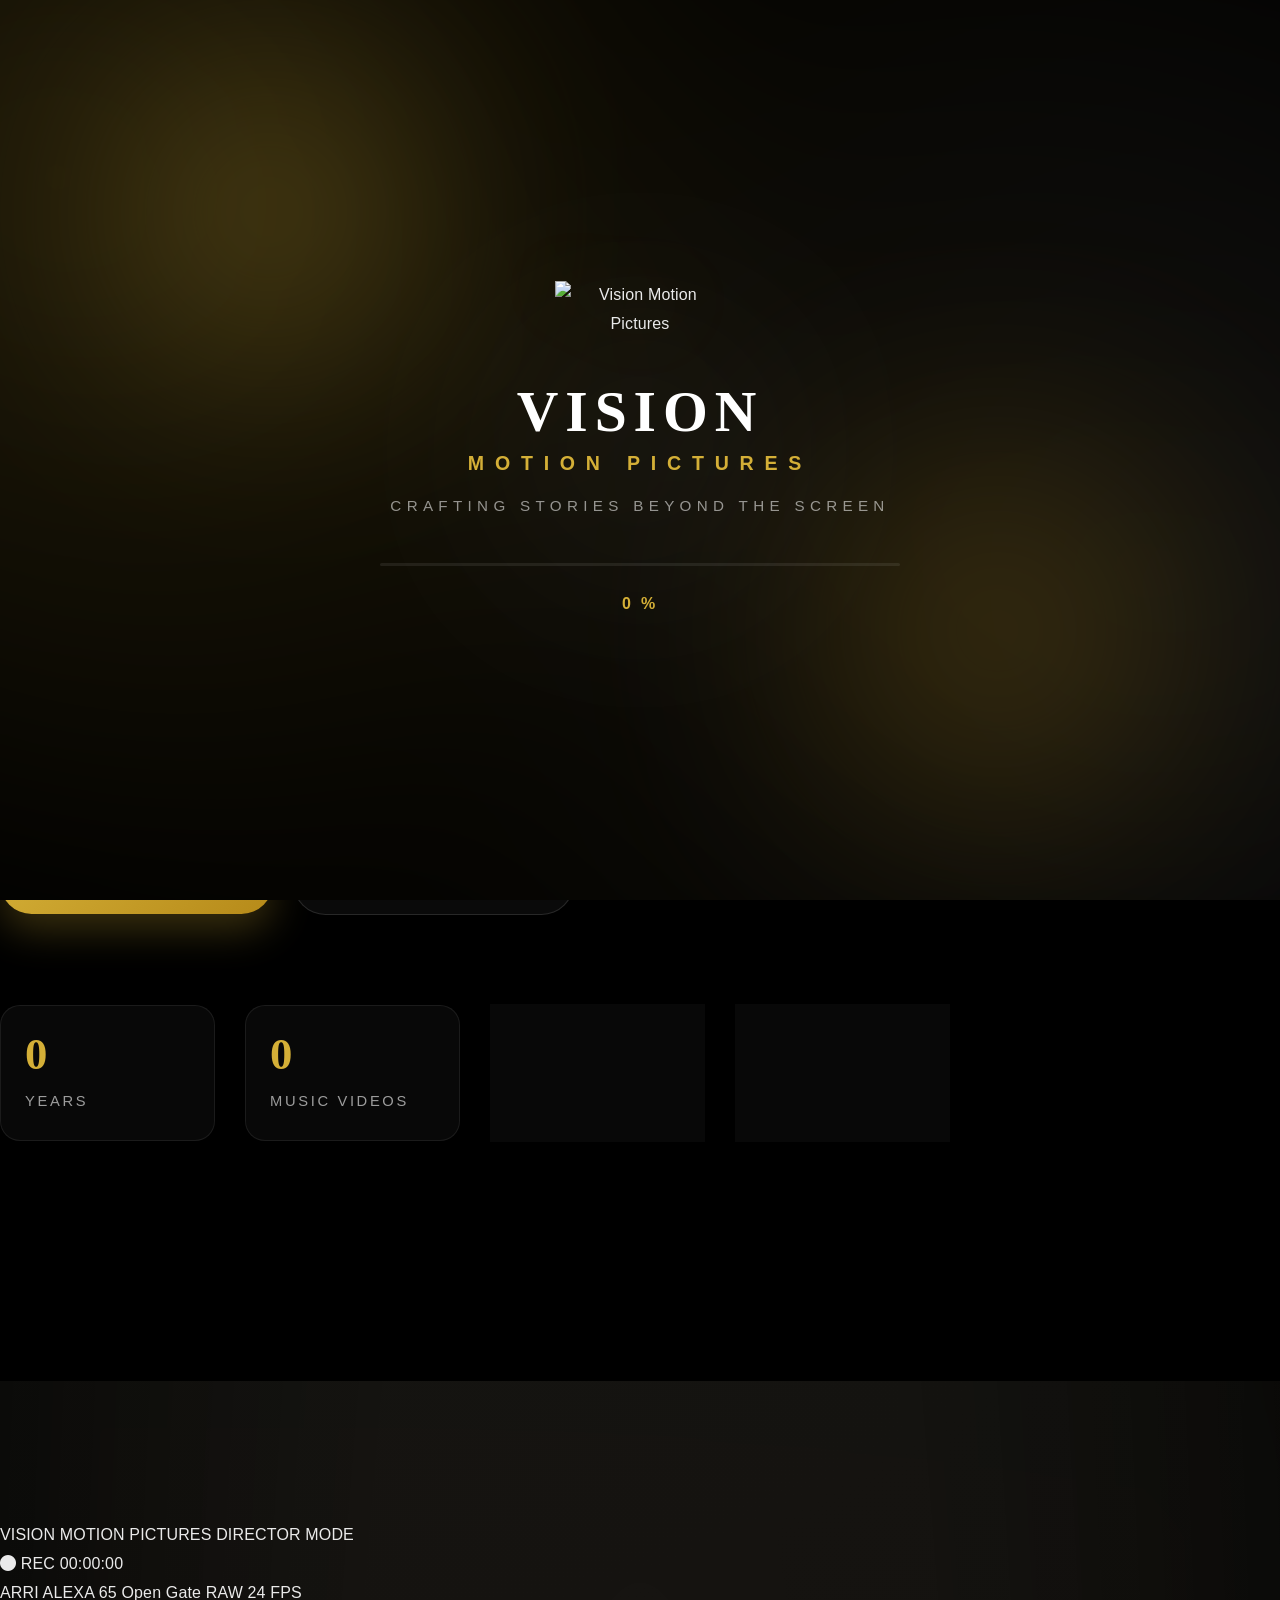
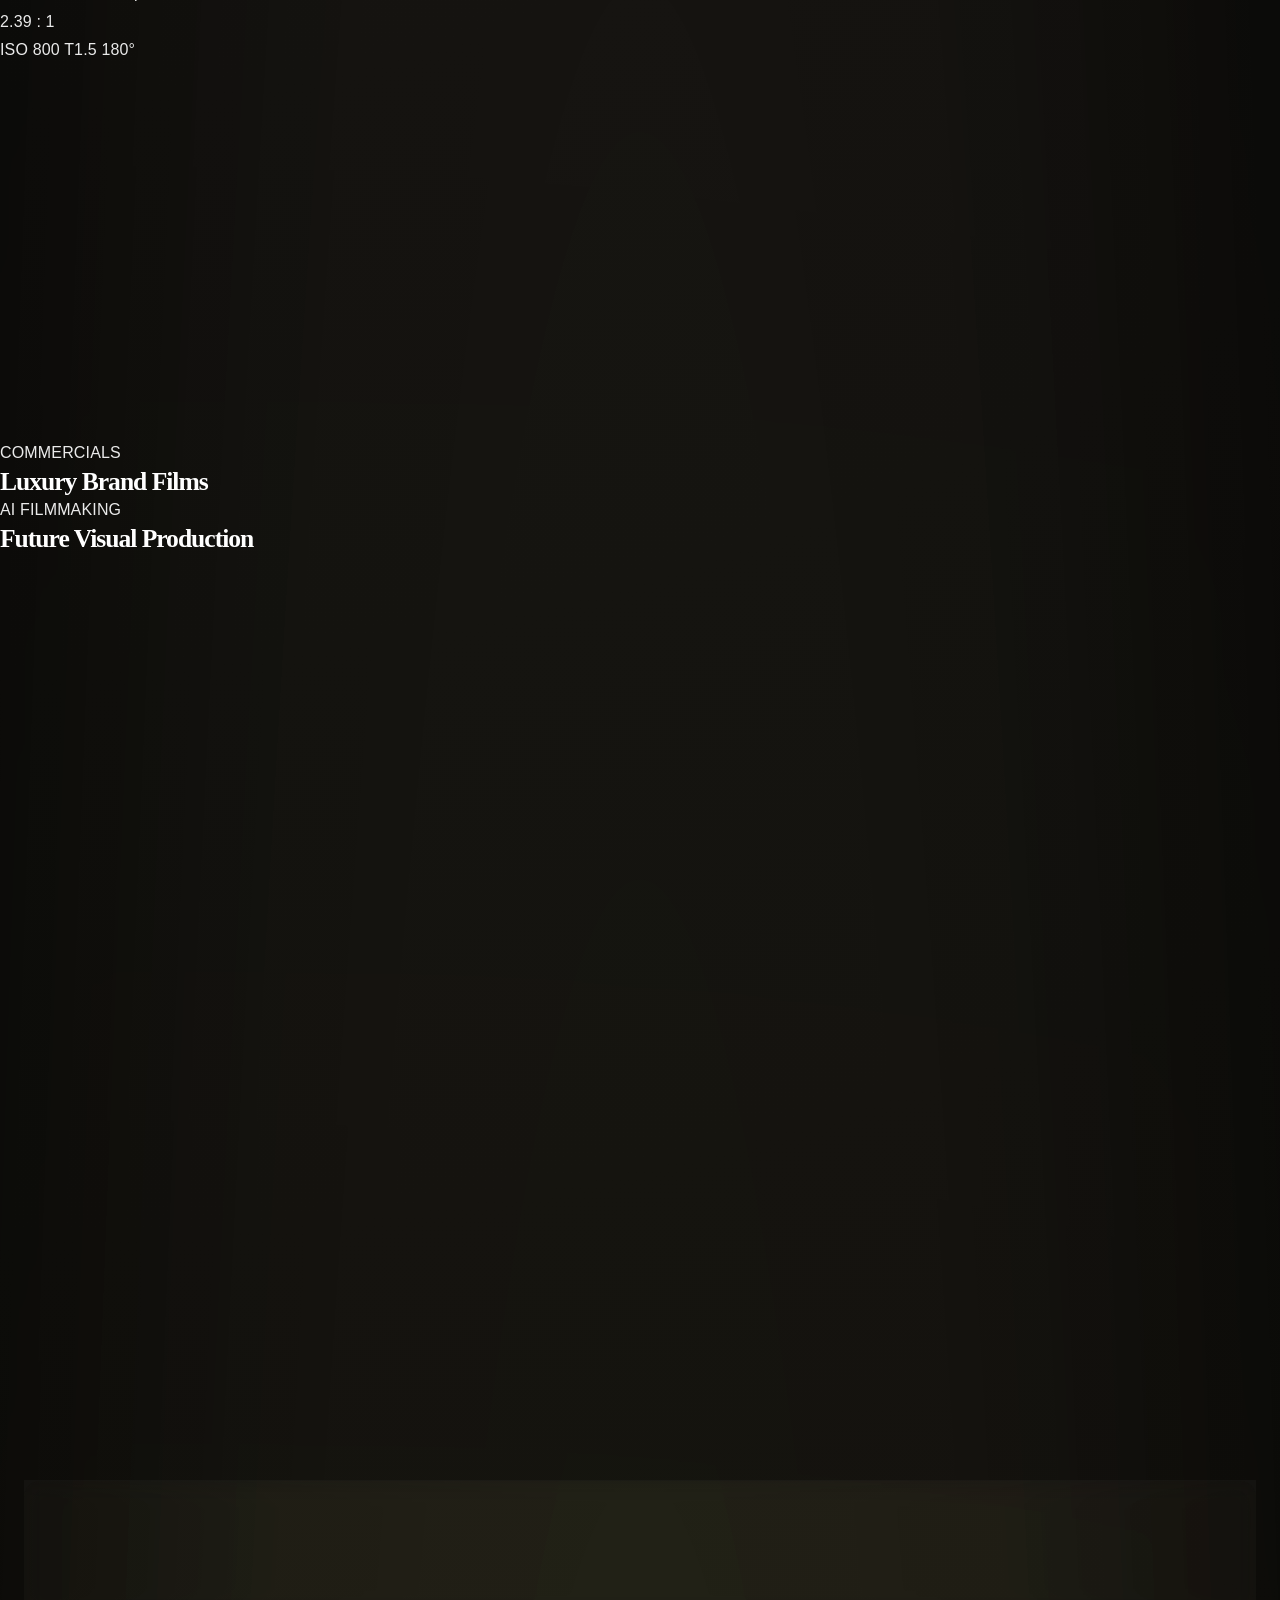
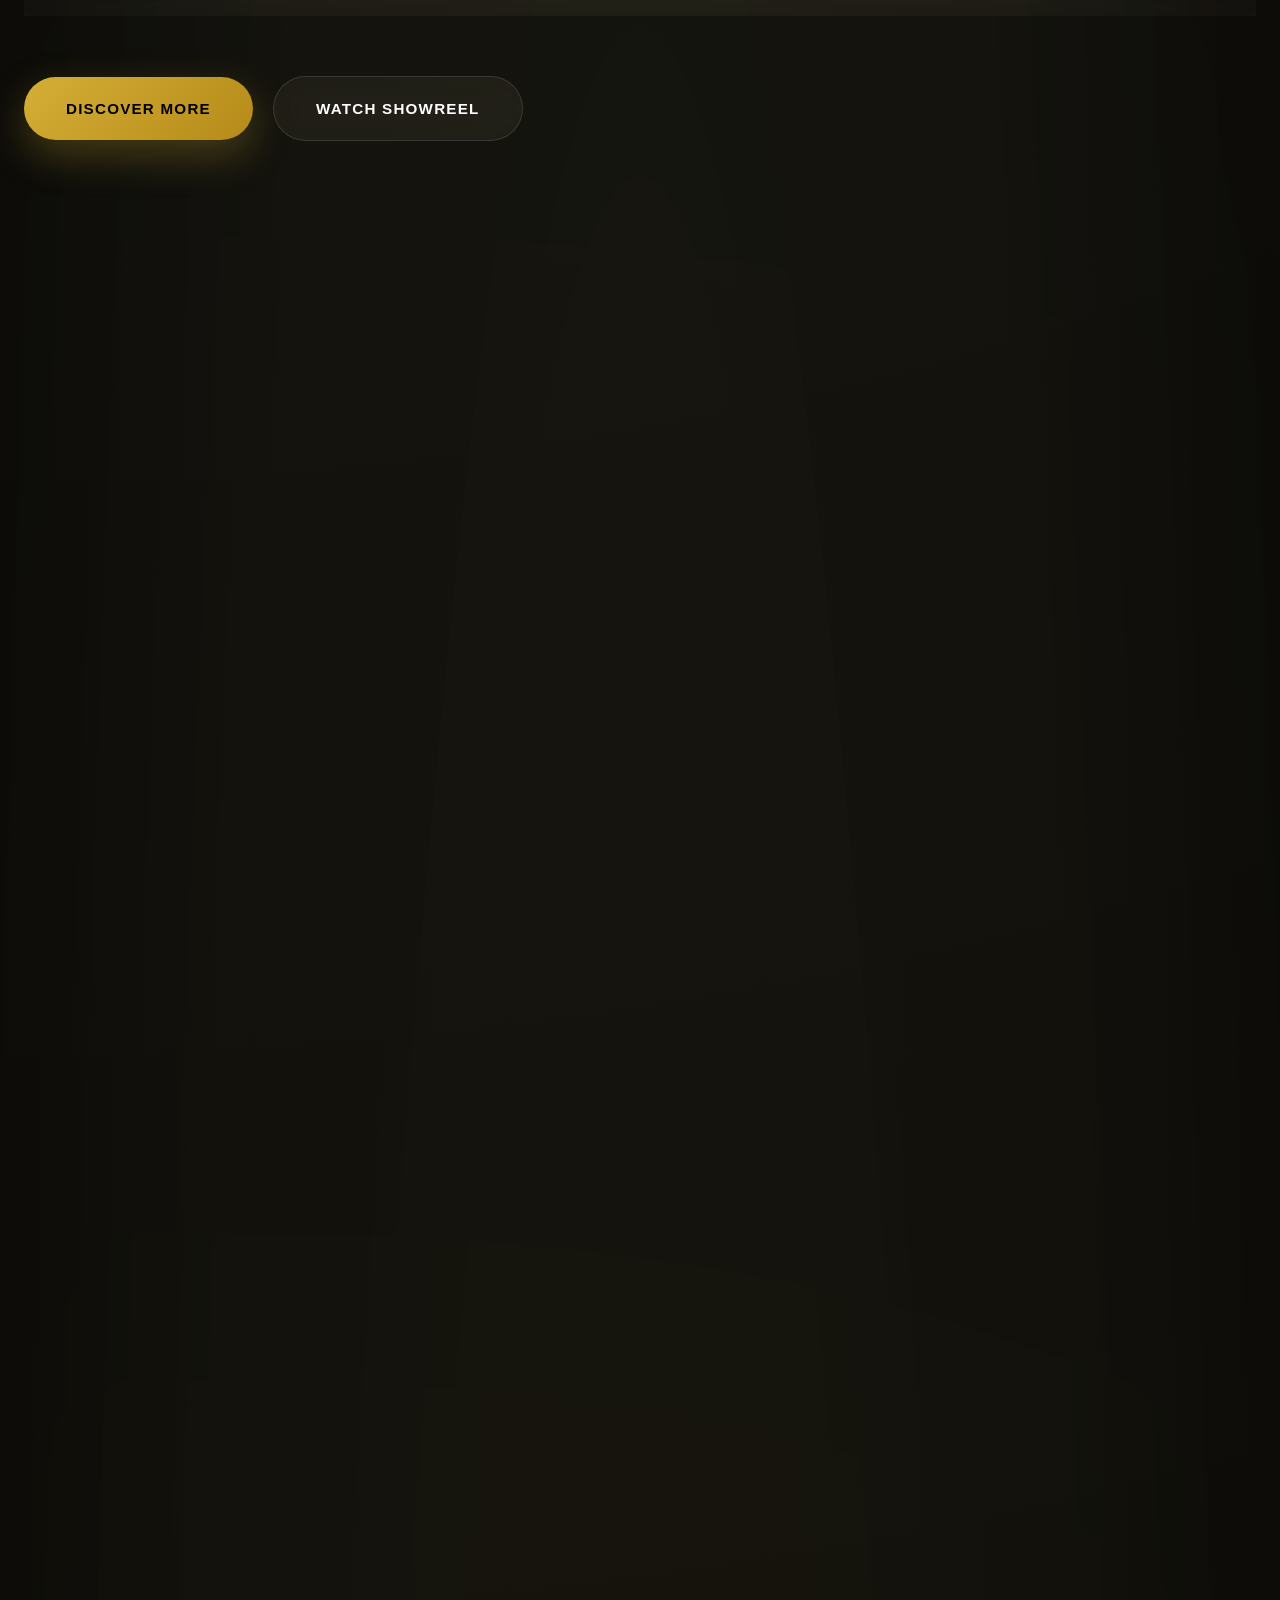
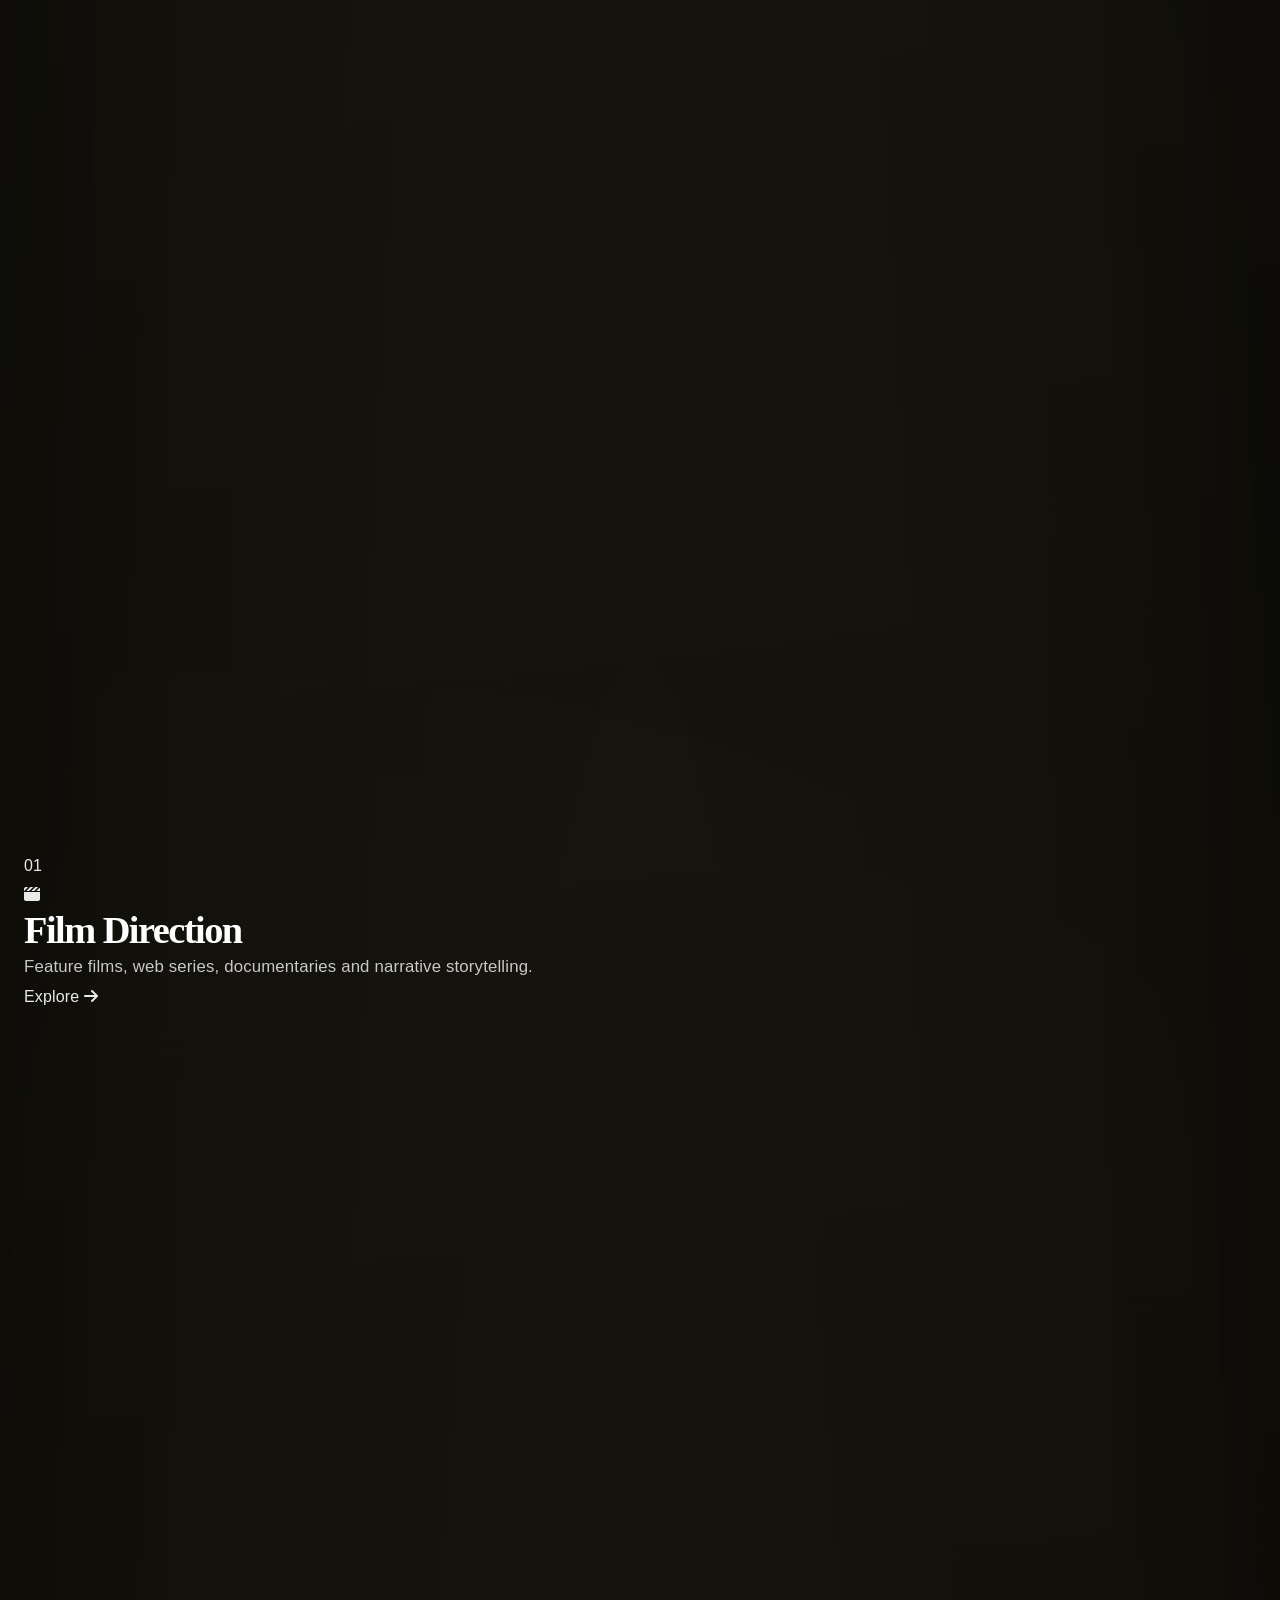
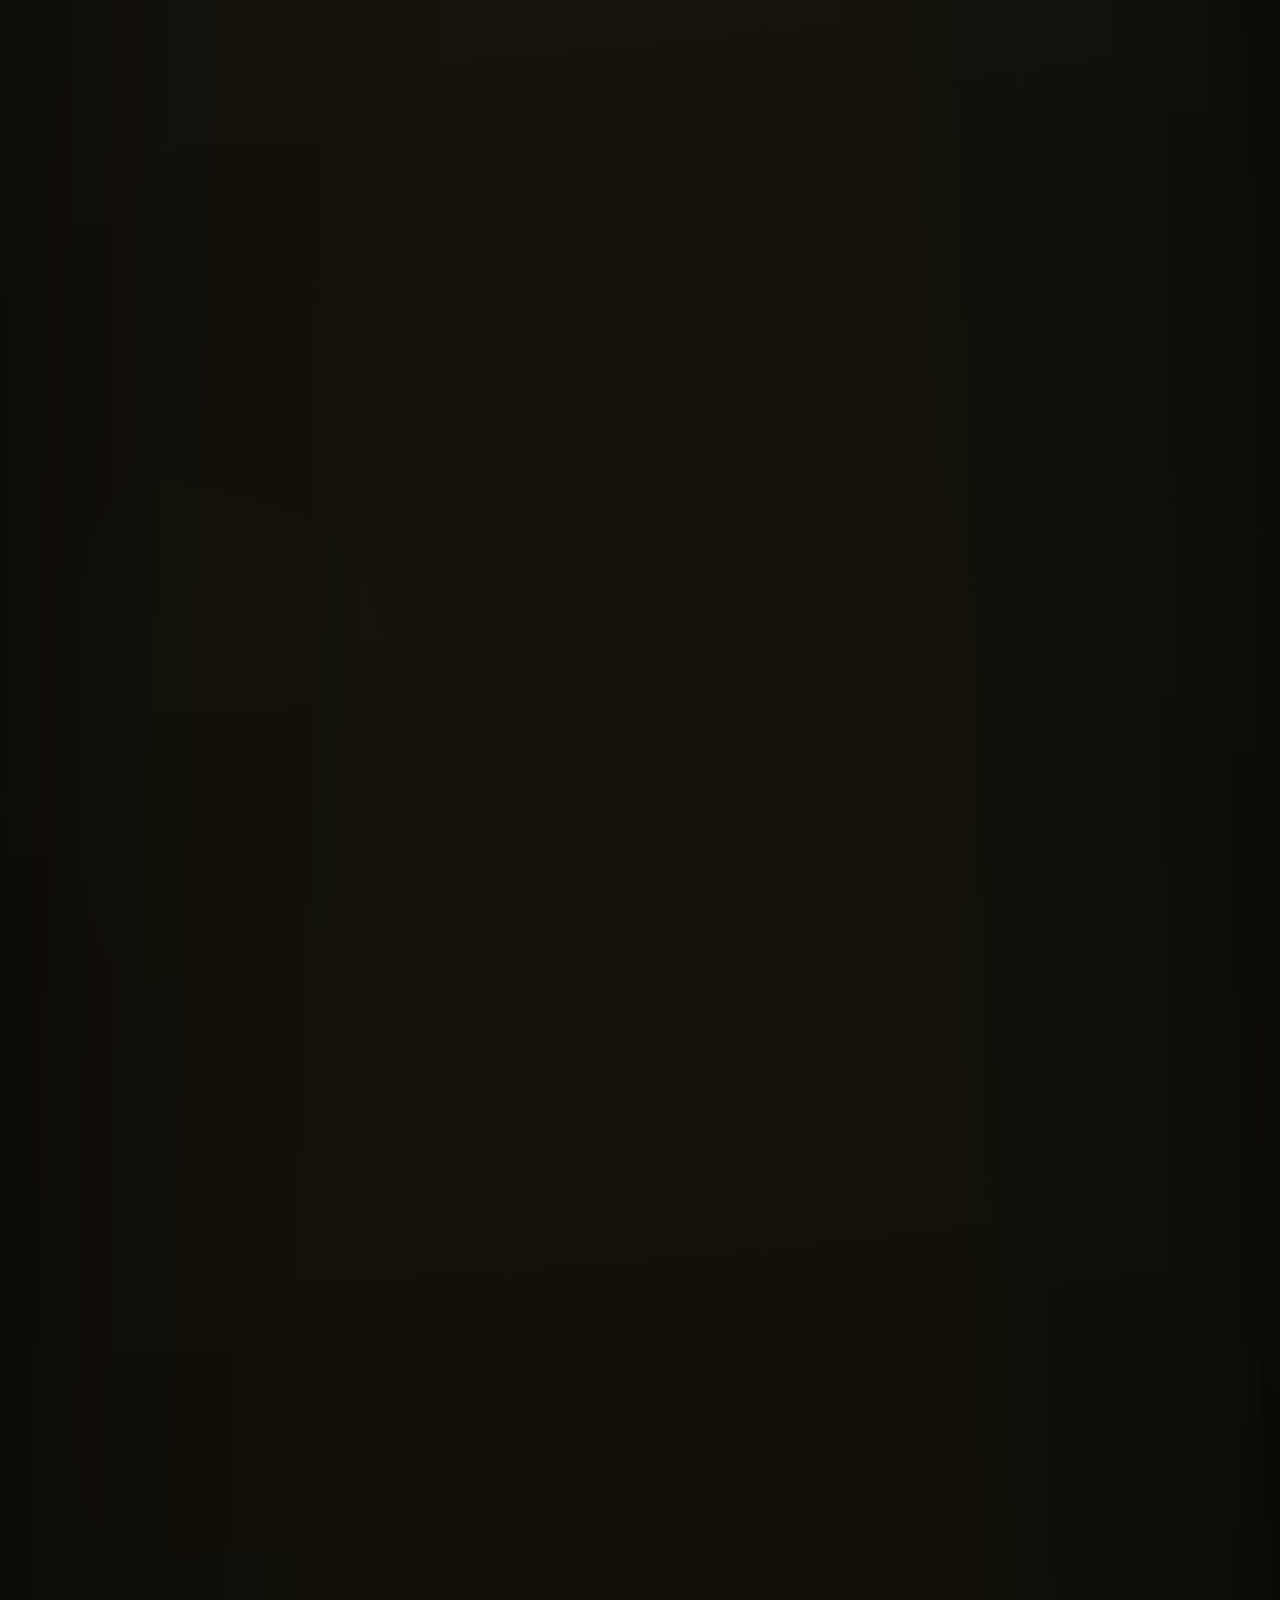
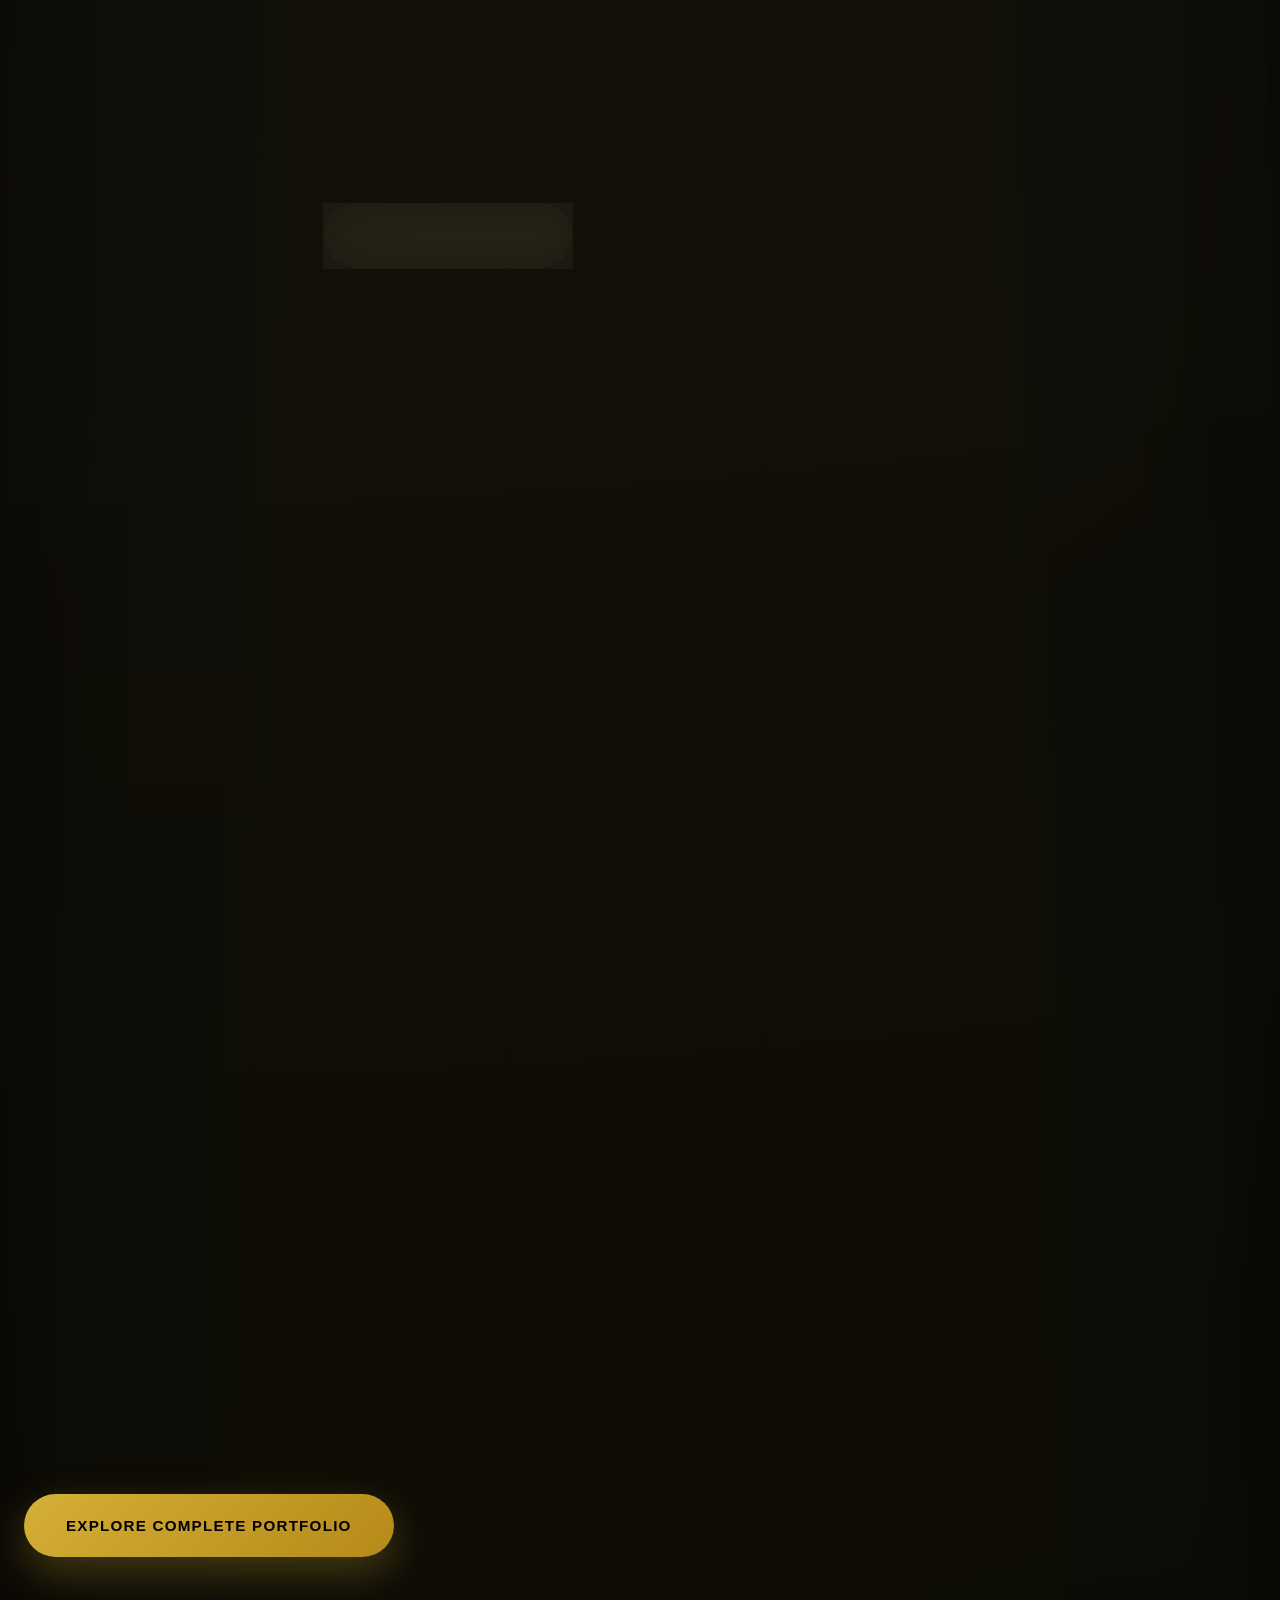
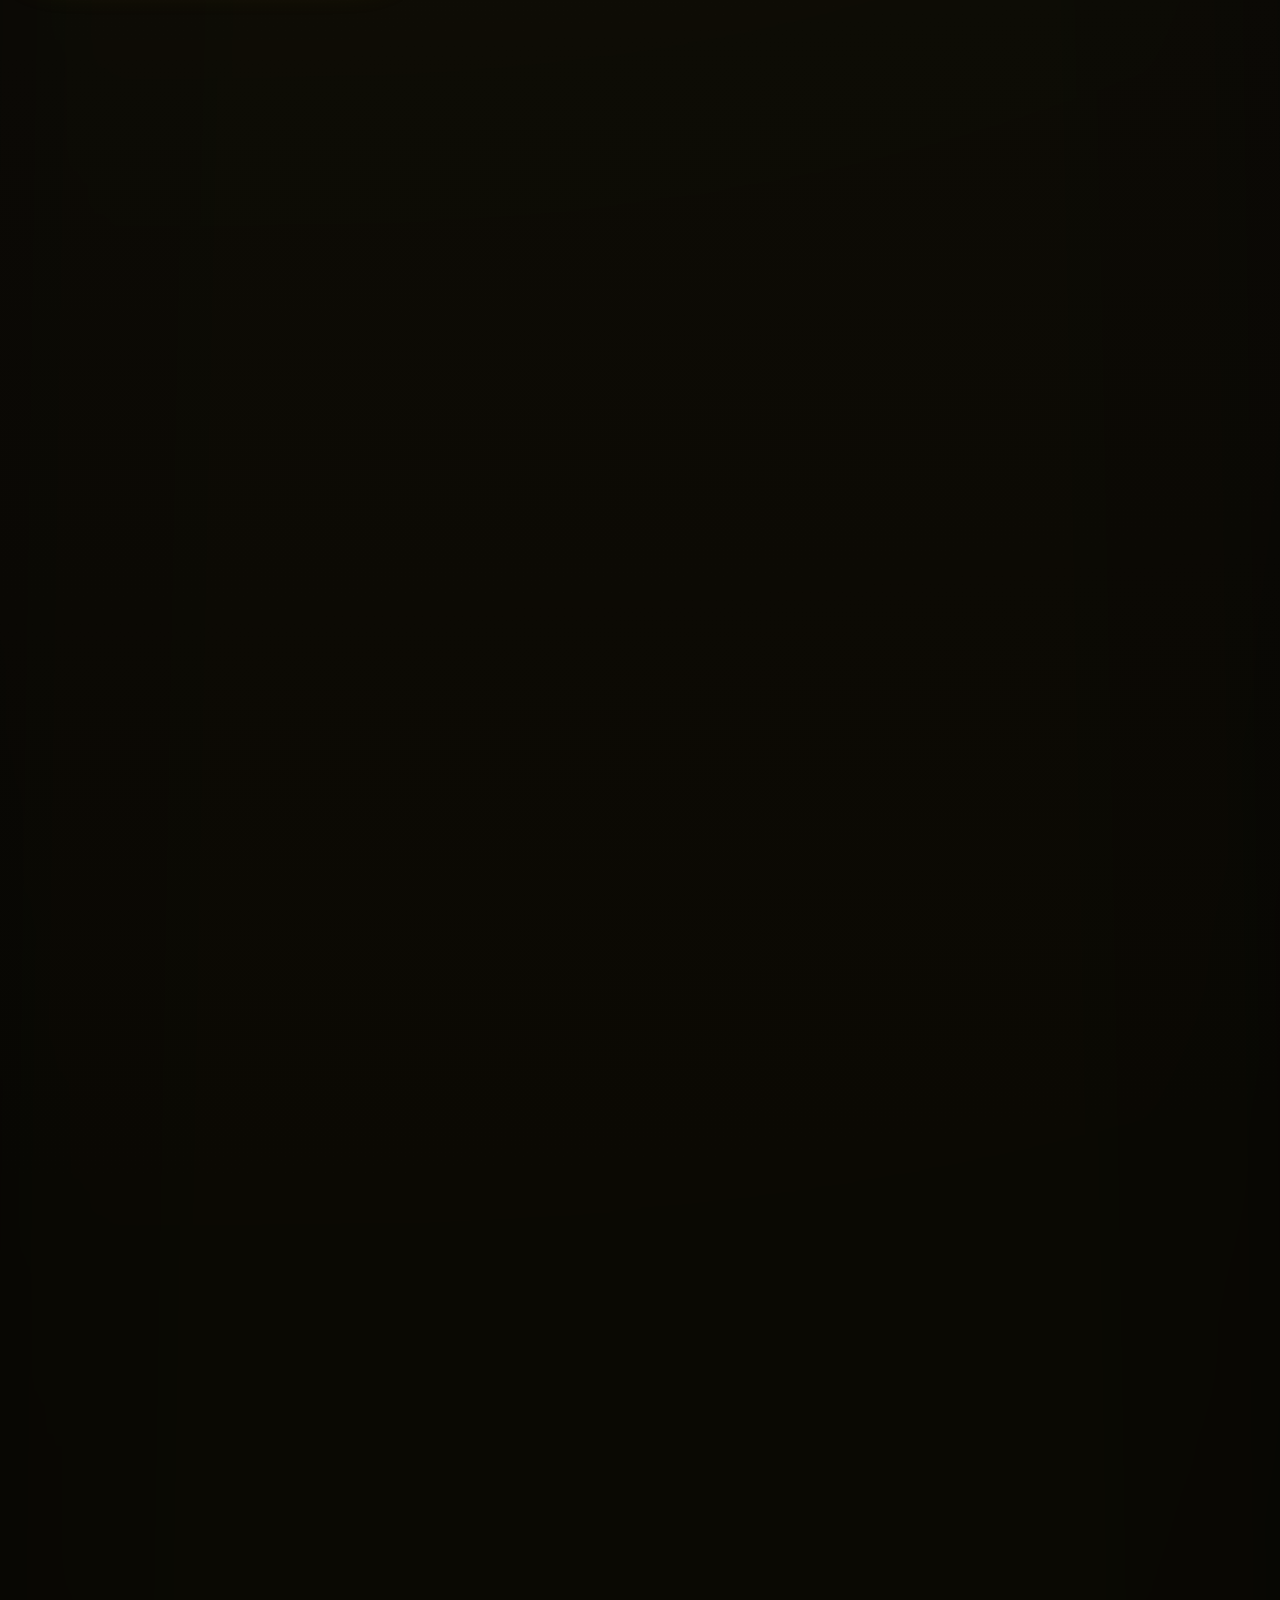
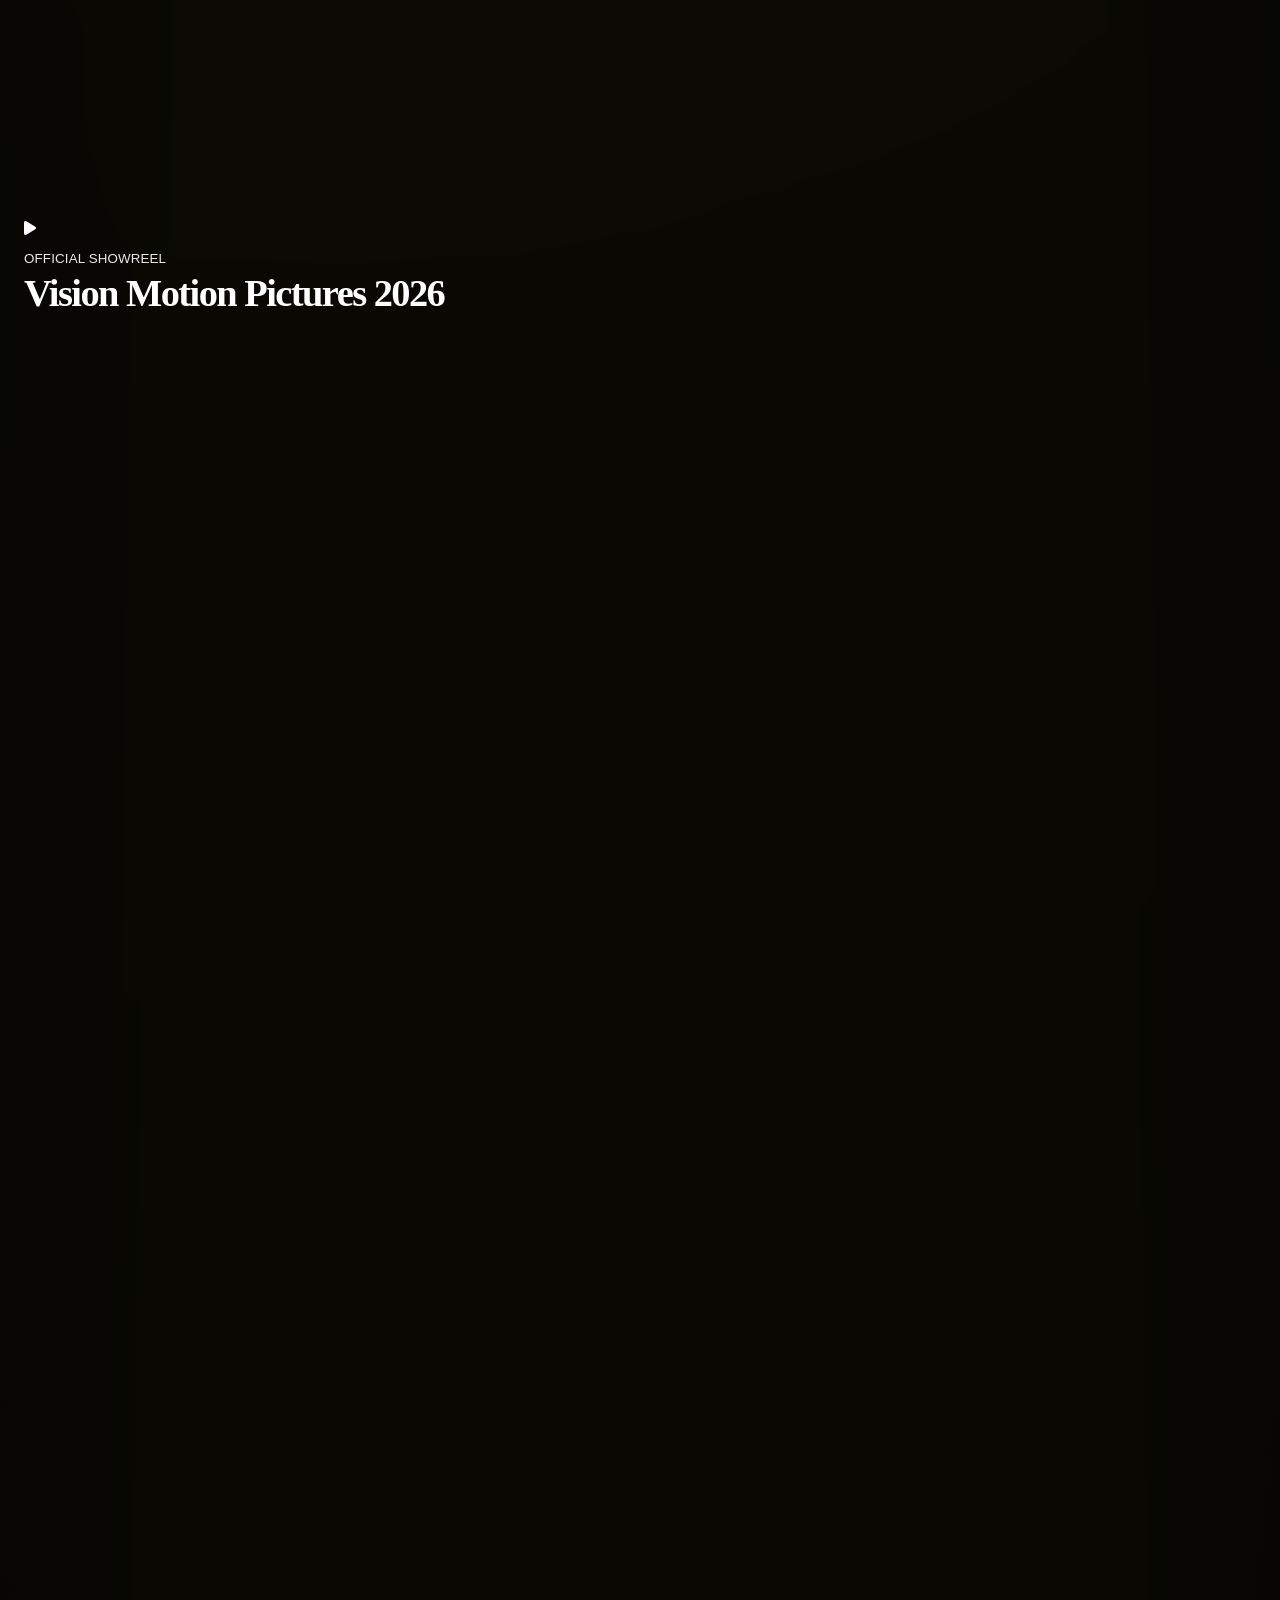
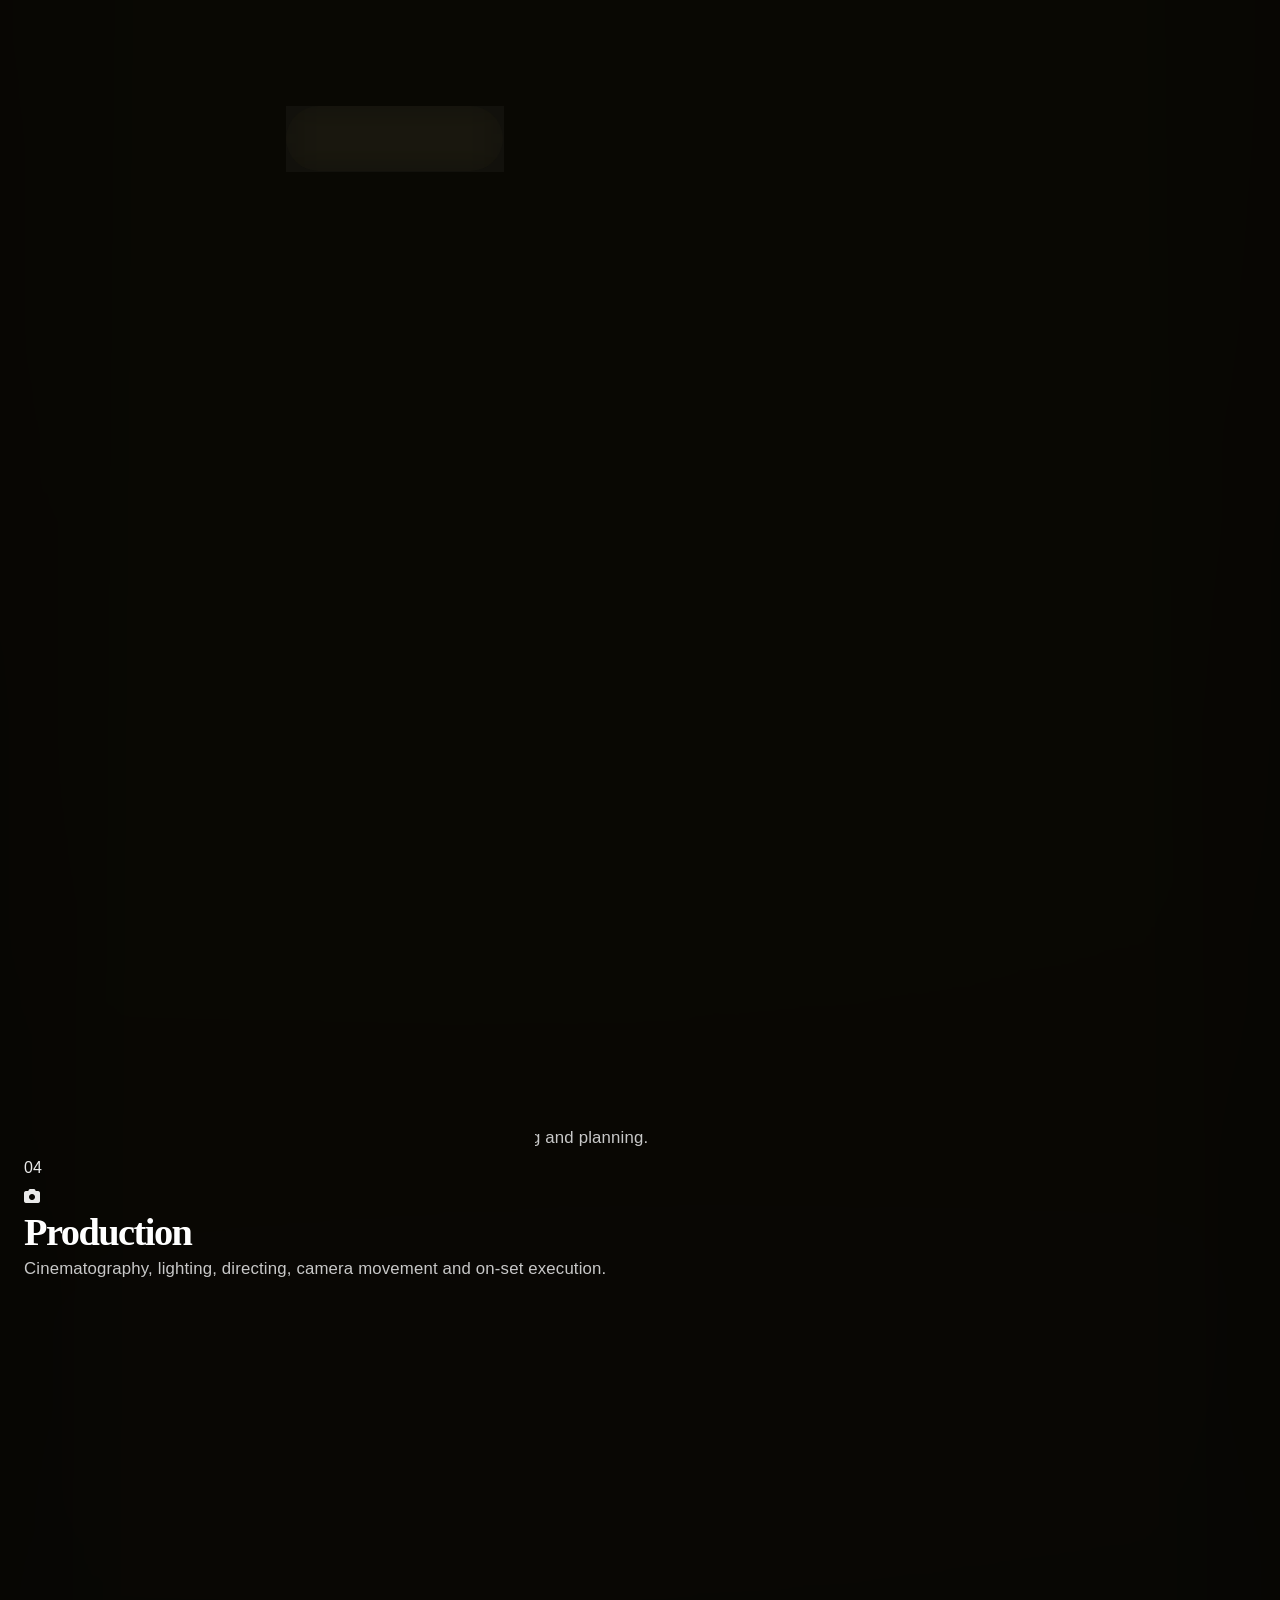
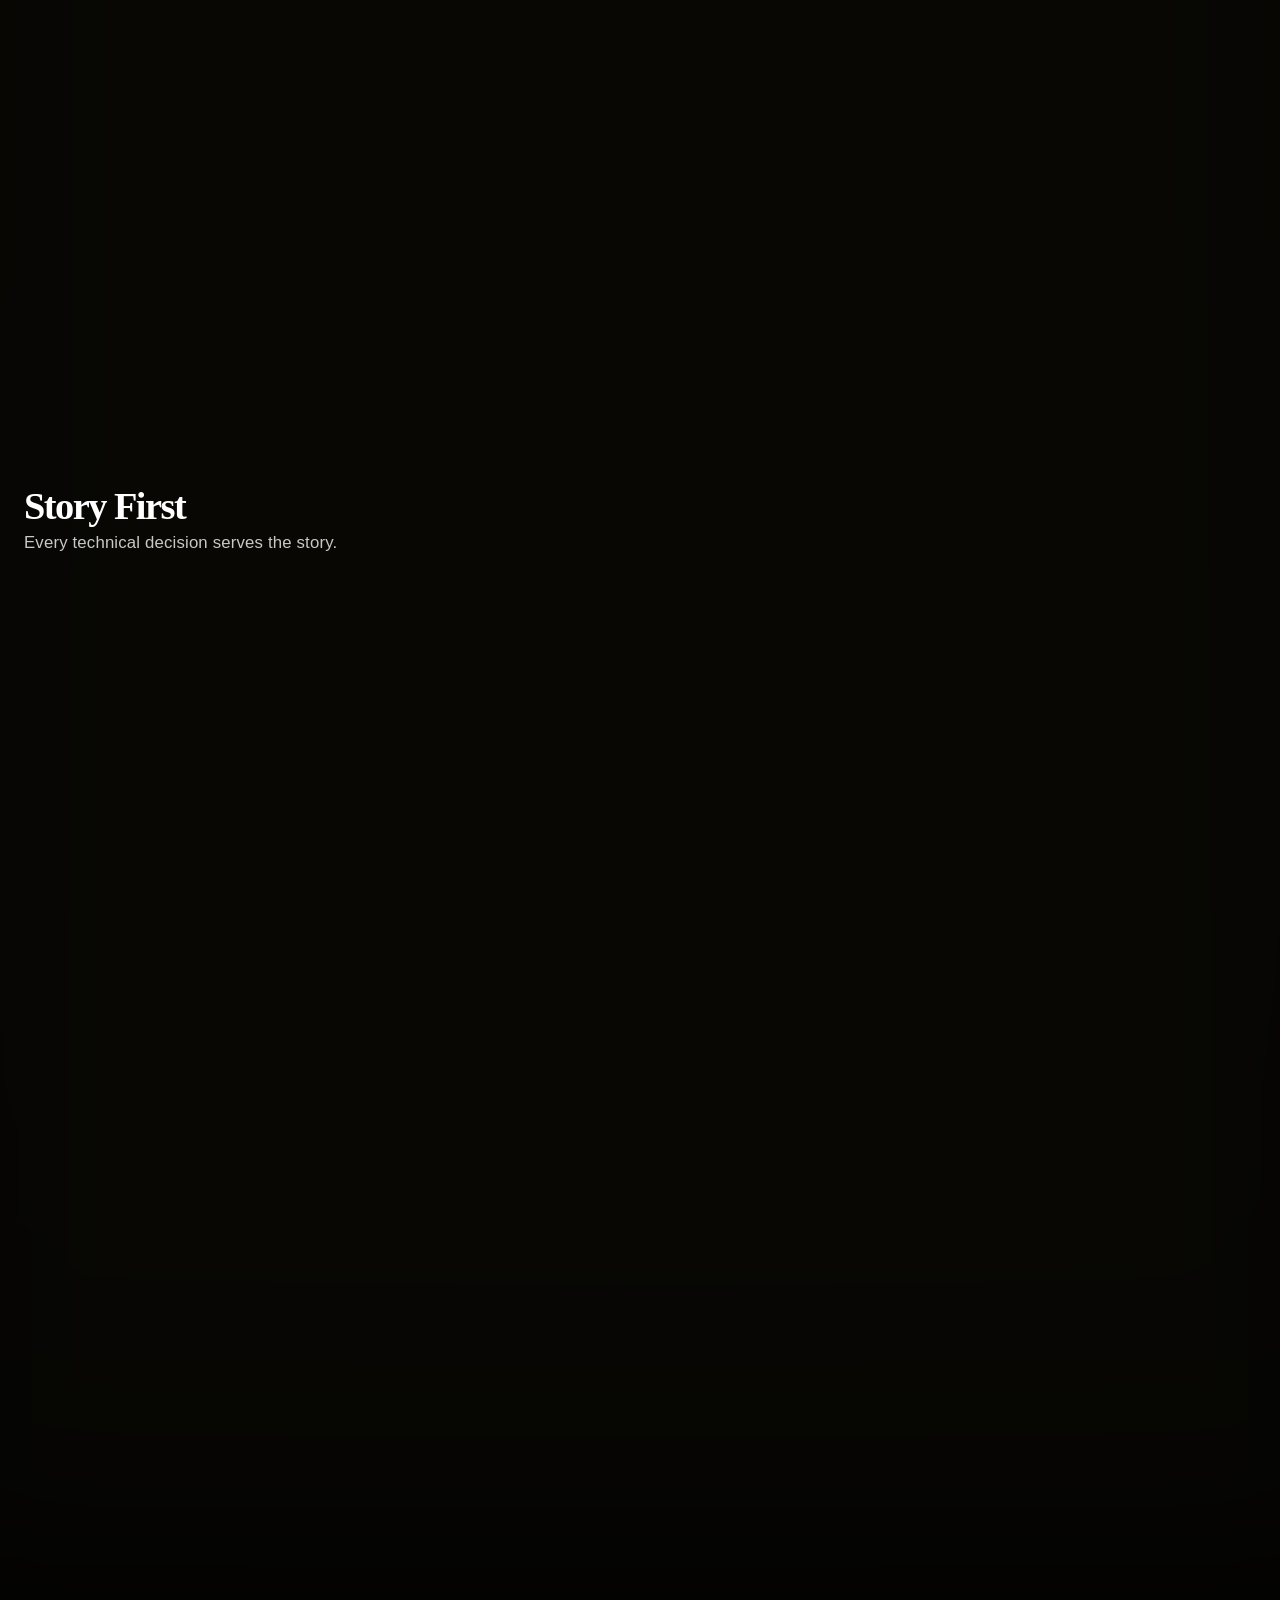
==== commit 00e6cd23: "Update index.html" ====
--- a/index.html
+++ b/index.html
@@ -221,7 +221,7 @@
 "@type":"Organization",
 "name":"Vision Motion Pictures",
 "url":"https://deepduharia.github.io/Vision-Motion-Pictures/",
-"logo":"https://deepduharia.github.io/Vision-Motion-Pictures/assets/logo/logo-white.png",
+"logo":"https://deepduharia.github.io/Vision-Motion-Pictures/assets/logo/logo-black.png",
 "description":"Independent cinematic film production studio.",
 "founder":{
 "@type":"Person",
--- a/style.css
+++ b/style.css
@@ -1,374 +1,17581 @@
-
-/* =====================================================
-   VISION MOTION PICTURES
-   Global Stylesheet
-   ===================================================== */
-
-/* RESET */
+/*=====================================================================
+
+    VISION MOTION PICTURES
+    Premium Cinematic Design System
+    Version : 3.0
+    Author  : VISION
+    Website : Vision Motion Pictures
+
+=====================================================================*/
+
+/*==================================================
+  RESET
+==================================================*/
+
 *,
 *::before,
 *::after{
-    margin:0;
-    padding:0;
-    box-sizing:border-box;
+
+margin:0;
+
+padding:0;
+
+box-sizing:border-box;
+
 }
 
 html{
-    scroll-behavior:smooth;
+
+scroll-behavior:smooth;
+
+-webkit-text-size-adjust:100%;
+
+text-size-adjust:100%;
+
 }
 
 body{
-    font-family:Arial,Helvetica,sans-serif;
-    background:#000;
-    color:#fff;
-    overflow-x:hidden;
-    line-height:1.6;
-}
-
-/* VARIABLES */
+
+margin:0;
+
+padding:0;
+
+overflow-x:hidden;
+
+min-height:100vh;
+
+}
+
+img{
+
+display:block;
+
+max-width:100%;
+
+height:auto;
+
+}
+
+picture{
+
+display:block;
+
+}
+
+video{
+
+display:block;
+
+width:100%;
+
+height:auto;
+
+}
+
+canvas{
+
+display:block;
+
+}
+
+button{
+
+background:none;
+
+border:none;
+
+outline:none;
+
+cursor:pointer;
+
+font:inherit;
+
+}
+
+input,
+textarea,
+select{
+
+font:inherit;
+
+outline:none;
+
+background:none;
+
+border:none;
+
+}
+
+ul,
+ol{
+
+list-style:none;
+
+}
+
+a{
+
+text-decoration:none;
+
+color:inherit;
+
+}
+
+table{
+
+border-collapse:collapse;
+
+border-spacing:0;
+
+}
+
+::selection{
+
+background:#D4AF37;
+
+color:#000;
+
+}
+
+::-moz-selection{
+
+background:#D4AF37;
+
+color:#000;
+
+}
+
+/*==================================================
+  ROOT VARIABLES
+==================================================*/
+
 :root{
-    --black:#000000;
-    --dark:#0d0d0d;
-    --light:#f5f5f5;
-    --gold:#c9a227;
-    --overlay:rgba(0,0,0,.55);
-    --radius:8px;
-    --transition:.35s ease;
-    --container:1200px;
-}
-
-/* GLOBAL */
+
+/* Brand */
+
+--color-primary:#D4AF37;
+
+--color-secondary:#F5D76E;
+
+--color-accent:#FFD369;
+
+/* Base */
+
+--color-black:#000000;
+
+--color-dark:#050505;
+
+--color-surface:#101010;
+
+--color-card:#151515;
+
+--color-card-hover:#1C1C1C;
+
+/* Text */
+
+--color-white:#FFFFFF;
+
+--color-text:#EAEAEA;
+
+--color-text-light:#C8C8C8;
+
+--color-text-muted:#8A8A8A;
+
+/* Border */
+
+--color-border:rgba(255,255,255,.08);
+
+--color-border-light:rgba(255,255,255,.16);
+
+/* Glass */
+
+--glass-bg:rgba(255,255,255,.05);
+
+--glass-border:rgba(255,255,255,.08);
+
+--glass-blur:18px;
+
+/* Overlay */
+
+--overlay-dark:rgba(0,0,0,.55);
+
+--overlay-heavy:rgba(0,0,0,.82);
+
+/* Shadows */
+
+--shadow-xs:0 2px 8px rgba(0,0,0,.12);
+
+--shadow-sm:0 6px 18px rgba(0,0,0,.20);
+
+--shadow-md:0 14px 40px rgba(0,0,0,.30);
+
+--shadow-lg:0 30px 80px rgba(0,0,0,.45);
+
+--shadow-xl:0 50px 140px rgba(0,0,0,.65);
+
+/* Glow */
+
+--gold-glow:
+
+0 0 10px rgba(212,175,55,.30),
+
+0 0 25px rgba(212,175,55,.18),
+
+0 0 60px rgba(212,175,55,.08);
+
+/* Radius */
+
+--radius-xs:4px;
+
+--radius-sm:8px;
+
+--radius-md:16px;
+
+--radius-lg:24px;
+
+--radius-xl:40px;
+
+--radius-round:999px;
+
+/* Width */
+
+--container:1440px;
+
+--container-wide:1680px;
+
+--container-small:1180px;
+
+/* Header */
+
+--header-height:90px;
+
+/* Spacing */
+
+--space-1:4px;
+
+--space-2:8px;
+
+--space-3:12px;
+
+--space-4:16px;
+
+--space-5:24px;
+
+--space-6:32px;
+
+--space-7:48px;
+
+--space-8:64px;
+
+--space-9:96px;
+
+--space-10:140px;
+
+/* Z Index */
+
+--z-preloader:999999;
+
+--z-modal:99990;
+
+--z-overlay:9990;
+
+--z-header:9000;
+
+--z-menu:8000;
+
+--z-cursor:9999999;
+
+/* Transition */
+
+--transition-fast:.25s ease;
+
+--transition:.4s ease;
+
+--transition-slow:.8s cubic-bezier(.22,1,.36,1);
+
+/* Letter Spacing */
+
+--tracking-tight:-.04em;
+
+--tracking-normal:0;
+
+--tracking-wide:.08em;
+
+--tracking-wider:.14em;
+
+}
+
+/*==================================================
+  TYPOGRAPHY
+==================================================*/
+
+:root{
+
+--font-heading:"Cinzel",serif;
+
+--font-body:"Inter",sans-serif;
+
+--font-size-xs:.75rem;
+
+--font-size-sm:.875rem;
+
+--font-size-base:1rem;
+
+--font-size-lg:1.125rem;
+
+--font-size-xl:1.25rem;
+
+--font-size-2xl:1.5rem;
+
+--font-size-3xl:2rem;
+
+--font-size-4xl:3rem;
+
+--font-size-5xl:4rem;
+
+--font-size-6xl:5rem;
+
+--font-size-hero:clamp(3rem,7vw,7rem);
+
+}
+
+/*==================================================
+  SCROLLBAR
+==================================================*/
+
+::-webkit-scrollbar{
+
+width:12px;
+
+}
+
+::-webkit-scrollbar-track{
+
+background:#050505;
+
+}
+
+::-webkit-scrollbar-thumb{
+
+background:linear-gradient(
+
+180deg,
+
+#D4AF37,
+
+#9C7A16
+
+);
+
+border-radius:999px;
+
+}
+
+::-webkit-scrollbar-thumb:hover{
+
+background:#F5D76E;
+
+}
+
+/*==================================================
+  FOCUS
+==================================================*/
+
+:focus-visible{
+
+outline:2px solid var(--color-primary);
+
+outline-offset:4px;
+
+border-radius:4px;
+
+}
+
+/*==================================================
+  REDUCED MOTION
+==================================================*/
+
+@media(prefers-reduced-motion:reduce){
+
+*{
+
+animation:none!important;
+
+transition:none!important;
+
+scroll-behavior:auto!important;
+
+}
+
+}
+/*=====================================================================
+
+    PART 02 — GLOBAL LAYOUT SYSTEM
+
+=====================================================================*/
+
+/*==================================================
+  HTML & BODY
+==================================================*/
+
+html{
+
+font-size:16px;
+
+scroll-padding-top:var(--header-height);
+
+overflow-x:hidden;
+
+background:var(--color-black);
+
+}
+
+body{
+
+font-family:var(--font-body);
+
+font-size:var(--font-size-base);
+
+font-weight:400;
+
+line-height:1.7;
+
+color:var(--color-text);
+
+background:
+
+radial-gradient(circle at top left,#141414 0%,transparent 35%),
+
+radial-gradient(circle at bottom right,#111111 0%,transparent 35%),
+
+var(--color-black);
+
+text-rendering:optimizeLegibility;
+
+-webkit-font-smoothing:antialiased;
+
+-moz-osx-font-smoothing:grayscale;
+
+overflow-x:hidden;
+
+position:relative;
+
+}
+
+/*==================================================
+  PAGE WRAPPER
+==================================================*/
+
+#page{
+
+position:relative;
+
+min-height:100vh;
+
+overflow:hidden;
+
+isolation:isolate;
+
+}
+
+/*==================================================
+  MAIN
+==================================================*/
+
+main{
+
+position:relative;
+
+display:block;
+
+width:100%;
+
+z-index:2;
+
+}
+
+/*==================================================
+  CONTAINERS
+==================================================*/
+
+.container{
+
+width:min(100% - 48px,var(--container));
+
+margin-inline:auto;
+
+position:relative;
+
+}
+
+.container-wide{
+
+width:min(100% - 48px,var(--container-wide));
+
+margin-inline:auto;
+
+position:relative;
+
+}
+
+.container-small{
+
+width:min(100% - 48px,var(--container-small));
+
+margin-inline:auto;
+
+position:relative;
+
+}
+
+/*==================================================
+  SECTION
+==================================================*/
+
+section{
+
+position:relative;
+
+padding:var(--space-10) 0;
+
+overflow:hidden;
+
+}
+
+.section-padding-small{
+
+padding:80px 0;
+
+}
+
+.section-padding-large{
+
+padding:180px 0;
+
+}
+
+/*==================================================
+  SECTION HEADER
+==================================================*/
+
+.section-heading{
+
+position:relative;
+
+margin-bottom:70px;
+
+max-width:820px;
+
+}
+
+.section-heading.center{
+
+margin-inline:auto;
+
+text-align:center;
+
+}
+
+.section-subtitle{
+
+display:inline-flex;
+
+align-items:center;
+
+gap:12px;
+
+font-size:.85rem;
+
+font-weight:700;
+
+letter-spacing:.28em;
+
+text-transform:uppercase;
+
+color:var(--color-primary);
+
+margin-bottom:20px;
+
+}
+
+.section-subtitle::before{
+
+content:"";
+
+width:60px;
+
+height:1px;
+
+background:var(--color-primary);
+
+}
+
+.section-title{
+
+max-width:900px;
+
+}
+
+.section-description{
+
+margin-top:24px;
+
+max-width:700px;
+
+color:var(--color-text-muted);
+
+font-size:1.05rem;
+
+}
+
+/*==================================================
+  GRID SYSTEM
+==================================================*/
+
+.grid{
+
+display:grid;
+
+gap:32px;
+
+}
+
+.grid-2{
+
+display:grid;
+
+grid-template-columns:repeat(2,minmax(0,1fr));
+
+gap:48px;
+
+}
+
+.grid-3{
+
+display:grid;
+
+grid-template-columns:repeat(3,minmax(0,1fr));
+
+gap:32px;
+
+}
+
+.grid-4{
+
+display:grid;
+
+grid-template-columns:repeat(4,minmax(0,1fr));
+
+gap:28px;
+
+}
+
+/*==================================================
+  FLEX HELPERS
+==================================================*/
+
+.flex{
+
+display:flex;
+
+}
+
+.flex-center{
+
+display:flex;
+
+justify-content:center;
+
+align-items:center;
+
+}
+
+.flex-between{
+
+display:flex;
+
+justify-content:space-between;
+
+align-items:center;
+
+}
+
+.flex-column{
+
+display:flex;
+
+flex-direction:column;
+
+}
+
+/*==================================================
+  SPACING UTILITIES
+==================================================*/
+
+.mt-0{margin-top:0!important;}
+
+.mt-1{margin-top:16px!important;}
+
+.mt-2{margin-top:32px!important;}
+
+.mt-3{margin-top:48px!important;}
+
+.mt-4{margin-top:64px!important;}
+
+.mt-5{margin-top:96px!important;}
+
+.mb-0{margin-bottom:0!important;}
+
+.mb-1{margin-bottom:16px!important;}
+
+.mb-2{margin-bottom:32px!important;}
+
+.mb-3{margin-bottom:48px!important;}
+
+.mb-4{margin-bottom:64px!important;}
+
+.mb-5{margin-bottom:96px!important;}
+
+/*==================================================
+  DISPLAY HELPERS
+==================================================*/
+
+.hidden{
+
+display:none!important;
+
+}
+
+.invisible{
+
+visibility:hidden;
+
+opacity:0;
+
+}
+
+.visible{
+
+visibility:visible;
+
+opacity:1;
+
+}
+
+.w-100{
+
+width:100%;
+
+}
+
+.h-100{
+
+height:100%;
+
+}
+
+/*==================================================
+  POSITION HELPERS
+==================================================*/
+
+.relative{
+
+position:relative;
+
+}
+
+.absolute{
+
+position:absolute;
+
+}
+
+.fixed{
+
+position:fixed;
+
+}
+
+.sticky{
+
+position:sticky;
+
+top:0;
+
+}
+
+/*==================================================
+  BACKGROUND HELPERS
+==================================================*/
+
+.bg-black{
+
+background:var(--color-black);
+
+}
+
+.bg-dark{
+
+background:var(--color-dark);
+
+}
+
+.bg-surface{
+
+background:var(--color-surface);
+
+}
+
+.bg-gradient{
+
+background:
+
+linear-gradient(
+
+135deg,
+
+#090909 0%,
+
+#151515 50%,
+
+#050505 100%
+
+);
+
+}
+
+/*==================================================
+  GLASS SURFACE
+==================================================*/
+
+.glass{
+
+background:var(--glass-bg);
+
+border:1px solid var(--glass-border);
+
+backdrop-filter:blur(var(--glass-blur));
+
+-webkit-backdrop-filter:blur(var(--glass-blur));
+
+box-shadow:var(--shadow-md);
+
+}
+
+/*==================================================
+  DIVIDERS
+==================================================*/
+
+.divider{
+
+width:100%;
+
+height:1px;
+
+background:linear-gradient(
+
+90deg,
+
+transparent,
+
+rgba(255,255,255,.12),
+
+transparent
+
+);
+
+margin:80px 0;
+
+}
+
+/*==================================================
+  IMAGE SYSTEM
+==================================================*/
+
+.image-cover{
+
+width:100%;
+
+height:100%;
+
+object-fit:cover;
+
+}
+
+.image-contain{
+
+width:100%;
+
+height:100%;
+
+object-fit:contain;
+
+}
+
+.rounded{
+
+border-radius:var(--radius-lg);
+
+overflow:hidden;
+
+}
+
+/*==================================================
+  LAYER SYSTEM
+==================================================*/
+
+.layer-back{
+
+z-index:-1;
+
+}
+
+.layer-base{
+
+z-index:1;
+
+}
+
+.layer-content{
+
+z-index:10;
+
+}
+
+.layer-overlay{
+
+z-index:100;
+
+}
+
+.layer-top{
+
+z-index:1000;
+
+}
+
+/*==================================================
+  RESPONSIVE FOUNDATION
+==================================================*/
+
+@media (max-width:1200px){
+
+.grid-4{
+
+grid-template-columns:repeat(2,1fr);
+
+}
+
+}
+
+@media (max-width:992px){
+
+.grid-3,
+
+.grid-2{
+
+grid-template-columns:1fr;
+
+}
+
+section{
+
+padding:110px 0;
+
+}
+
+}
+
+@media (max-width:768px){
+
+.container,
+
+.container-wide,
+
+.container-small{
+
+width:min(100% - 28px,100%);
+
+}
+
+.section-heading{
+
+margin-bottom:50px;
+
+}
+
+.section-subtitle::before{
+
+width:40px;
+
+}
+
+}
+
+@media (max-width:576px){
+
+section{
+
+padding:90px 0;
+
+}
+
+.section-description{
+
+font-size:1rem;
+
+}
+
+}
+/*=====================================================================
+
+    PART 03 — TYPOGRAPHY SYSTEM
+
+=====================================================================*/
+
+/*==================================================
+  BODY TYPOGRAPHY
+==================================================*/
+
+body{
+
+font-family:var(--font-body);
+
+font-size:var(--font-size-base);
+
+font-weight:400;
+
+line-height:1.8;
+
+letter-spacing:.01em;
+
+color:var(--color-text);
+
+}
+
+/*==================================================
+  HEADINGS
+==================================================*/
+
+h1,
+h2,
+h3,
+h4,
+h5,
+h6{
+
+font-family:var(--font-heading);
+
+font-weight:700;
+
+line-height:1.08;
+
+letter-spacing:var(--tracking-tight);
+
+color:var(--color-white);
+
+text-wrap:balance;
+
+margin:0;
+
+}
+
+h1{
+
+font-size:var(--font-size-hero);
+
+max-width:12ch;
+
+}
+
+h2{
+
+font-size:clamp(2.5rem,5vw,4.5rem);
+
+max-width:14ch;
+
+}
+
+h3{
+
+font-size:clamp(1.75rem,3vw,2.5rem);
+
+}
+
+h4{
+
+font-size:clamp(1.35rem,2vw,1.75rem);
+
+}
+
+h5{
+
+font-size:1.2rem;
+
+}
+
+h6{
+
+font-size:1rem;
+
+letter-spacing:.12em;
+
+text-transform:uppercase;
+
+}
+
+/*==================================================
+  DISPLAY TITLES
+==================================================*/
+
+.display-xl{
+
+font-size:clamp(4rem,9vw,9rem);
+
+font-weight:800;
+
+line-height:.95;
+
+letter-spacing:-.06em;
+
+text-transform:uppercase;
+
+}
+
+.display-lg{
+
+font-size:clamp(3rem,7vw,6rem);
+
+font-weight:800;
+
+line-height:1;
+
+}
+
+.display-md{
+
+font-size:clamp(2.5rem,5vw,4rem);
+
+font-weight:700;
+
+}
+
+/*==================================================
+  PARAGRAPHS
+==================================================*/
+
+p{
+
+font-size:1.05rem;
+
+line-height:1.9;
+
+color:var(--color-text-light);
+
+margin:0;
+
+max-width:70ch;
+
+}
+
+.lead{
+
+font-size:1.3rem;
+
+font-weight:300;
+
+line-height:1.8;
+
+color:var(--color-white);
+
+max-width:60ch;
+
+}
+
+.small{
+
+font-size:.92rem;
+
+color:var(--color-text-muted);
+
+}
+
+/*==================================================
+  LINKS
+==================================================*/
+
+a{
+
+color:inherit;
+
+transition:var(--transition);
+
+}
+
+a:hover{
+
+color:var(--color-primary);
+
+}
+
+.text-link{
+
+position:relative;
+
+display:inline-flex;
+
+align-items:center;
+
+gap:10px;
+
+font-weight:600;
+
+}
+
+.text-link::after{
+
+content:"";
+
+position:absolute;
+
+left:0;
+
+bottom:-4px;
+
+width:100%;
+
+height:1px;
+
+background:currentColor;
+
+transform:scaleX(0);
+
+transform-origin:left;
+
+transition:.35s;
+
+}
+
+.text-link:hover::after{
+
+transform:scaleX(1);
+
+}
+
+/*==================================================
+  LABELS
+==================================================*/
+
+.label{
+
+display:inline-flex;
+
+align-items:center;
+
+gap:10px;
+
+font-size:.8rem;
+
+font-weight:700;
+
+letter-spacing:.25em;
+
+text-transform:uppercase;
+
+color:var(--color-primary);
+
+}
+
+.label::before{
+
+content:"";
+
+width:40px;
+
+height:1px;
+
+background:var(--color-primary);
+
+}
+
+/*==================================================
+  EMPHASIS
+==================================================*/
+
+strong{
+
+font-weight:700;
+
+color:var(--color-white);
+
+}
+
+em{
+
+font-style:italic;
+
+color:var(--color-primary);
+
+}
+
+mark{
+
+background:rgba(212,175,55,.18);
+
+color:var(--color-primary);
+
+padding:2px 8px;
+
+border-radius:4px;
+
+}
+
+/*==================================================
+  BLOCKQUOTE
+==================================================*/
+
+blockquote{
+
+position:relative;
+
+padding:40px;
+
+margin:60px 0;
+
+font-family:var(--font-heading);
+
+font-size:clamp(1.5rem,3vw,2.3rem);
+
+line-height:1.5;
+
+color:var(--color-white);
+
+border-left:4px solid var(--color-primary);
+
+background:rgba(255,255,255,.03);
+
+backdrop-filter:blur(12px);
+
+border-radius:var(--radius-md);
+
+}
+
+blockquote::before{
+
+content:"“";
+
+position:absolute;
+
+top:-30px;
+
+left:20px;
+
+font-size:7rem;
+
+opacity:.08;
+
+color:var(--color-primary);
+
+}
+
+/*==================================================
+  LISTS
+==================================================*/
+
+ul.list{
+
+display:grid;
+
+gap:14px;
+
+}
+
+ul.list li{
+
+display:flex;
+
+align-items:flex-start;
+
+gap:14px;
+
+color:var(--color-text-light);
+
+}
+
+ul.list li::before{
+
+content:"";
+
+width:8px;
+
+height:8px;
+
+margin-top:10px;
+
+border-radius:50%;
+
+background:var(--color-primary);
+
+flex-shrink:0;
+
+}
+
+/*==================================================
+  CODE
+==================================================*/
+
+code{
+
+padding:4px 8px;
+
+border-radius:6px;
+
+background:#141414;
+
+color:var(--color-primary);
+
+font-family:monospace;
+
+font-size:.95rem;
+
+}
+
+pre{
+
+padding:28px;
+
+overflow:auto;
+
+border-radius:16px;
+
+background:#0b0b0b;
+
+border:1px solid var(--color-border);
+
+}
+
+/*==================================================
+  TEXT UTILITIES
+==================================================*/
+
+.text-center{
+
+text-align:center;
+
+}
+
+.text-left{
+
+text-align:left;
+
+}
+
+.text-right{
+
+text-align:right;
+
+}
+
+.text-uppercase{
+
+text-transform:uppercase;
+
+}
+
+.text-primary{
+
+color:var(--color-primary);
+
+}
+
+.text-white{
+
+color:var(--color-white);
+
+}
+
+.text-muted{
+
+color:var(--color-text-muted);
+
+}
+
+.text-gradient{
+
+background:linear-gradient(
+
+90deg,
+
+#ffffff,
+
+#d4af37,
+
+#ffffff
+
+);
+
+-webkit-background-clip:text;
+
+background-clip:text;
+
+color:transparent;
+
+}
+
+.text-glow{
+
+text-shadow:
+
+0 0 12px rgba(212,175,55,.45),
+
+0 0 30px rgba(212,175,55,.25);
+
+}
+
+/*==================================================
+  RESPONSIVE TYPOGRAPHY
+==================================================*/
+
+@media(max-width:992px){
+
+p{
+
+font-size:1rem;
+
+}
+
+.lead{
+
+font-size:1.15rem;
+
+}
+
+blockquote{
+
+padding:30px;
+
+font-size:1.4rem;
+
+}
+
+}
+
+@media(max-width:768px){
+
+h1{
+
+max-width:100%;
+
+}
+
+h2{
+
+max-width:100%;
+
+}
+
+.display-xl{
+
+font-size:clamp(3rem,12vw,5rem);
+
+}
+
+.display-lg{
+
+font-size:clamp(2.4rem,9vw,4rem);
+
+}
+
+blockquote{
+
+padding:24px;
+
+margin:40px 0;
+
+}
+
+}
+
+@media(max-width:576px){
+
+body{
+
+font-size:.97rem;
+
+}
+
+.label{
+
+letter-spacing:.18em;
+
+}
+
+blockquote{
+
+font-size:1.2rem;
+
+}
+
+}
+/*=====================================================================
+
+    PART 04 — PREMIUM BUTTON SYSTEM
+
+=====================================================================*/
+
+/*==================================================
+  BUTTON WRAPPER
+==================================================*/
+
+.hero-buttons,
+.about-buttons,
+.button-group{
+
+display:flex;
+
+align-items:center;
+
+gap:20px;
+
+flex-wrap:wrap;
+
+}
+
+/*==================================================
+  BASE BUTTON
+==================================================*/
+
+.btn{
+
+position:relative;
+
+display:inline-flex;
+
+align-items:center;
+
+justify-content:center;
+
+gap:12px;
+
+padding:18px 42px;
+
+min-height:62px;
+
+border-radius:999px;
+
+font-family:var(--font-body);
+
+font-size:.95rem;
+
+font-weight:700;
+
+letter-spacing:.08em;
+
+text-transform:uppercase;
+
+overflow:hidden;
+
+cursor:pointer;
+
+user-select:none;
+
+isolation:isolate;
+
+transition:var(--transition);
+
+transform:translateZ(0);
+
+will-change:transform;
+
+}
+
+/*==================================================
+  SHINE EFFECT
+==================================================*/
+
+.btn::before{
+
+content:"";
+
+position:absolute;
+
+top:0;
+
+left:-120%;
+
+width:70%;
+
+height:100%;
+
+background:
+
+linear-gradient(
+
+90deg,
+
+transparent,
+
+rgba(255,255,255,.35),
+
+transparent
+
+);
+
+transform:skewX(-20deg);
+
+transition:1s;
+
+z-index:-1;
+
+}
+
+.btn:hover::before{
+
+left:150%;
+
+}
+
+/*==================================================
+  PRIMARY BUTTON
+==================================================*/
+
+.btn-primary{
+
+background:
+
+linear-gradient(
+
+135deg,
+
+#D4AF37,
+
+#B68A19
+
+);
+
+color:#000;
+
+box-shadow:
+
+0 15px 40px rgba(212,175,55,.28);
+
+}
+
+.btn-primary:hover{
+
+transform:
+
+translateY(-6px)
+
+scale(1.03);
+
+box-shadow:
+
+0 25px 60px rgba(212,175,55,.45);
+
+}
+
+/*==================================================
+  SECONDARY BUTTON
+==================================================*/
+
+.btn-secondary{
+
+background:
+
+rgba(255,255,255,.04);
+
+color:#fff;
+
+border:1px solid rgba(255,255,255,.12);
+
+backdrop-filter:blur(20px);
+
+-webkit-backdrop-filter:blur(20px);
+
+}
+
+.btn-secondary:hover{
+
+background:
+
+rgba(255,255,255,.10);
+
+border-color:
+
+var(--color-primary);
+
+color:var(--color-primary);
+
+transform:
+
+translateY(-5px);
+
+}
+
+/*==================================================
+  GLASS BUTTON
+==================================================*/
+
+.btn-glass{
+
+background:
+
+rgba(255,255,255,.06);
+
+backdrop-filter:
+
+blur(24px);
+
+border:
+
+1px solid rgba(255,255,255,.08);
+
+color:#fff;
+
+}
+
+.btn-glass:hover{
+
+background:
+
+rgba(255,255,255,.12);
+
+box-shadow:
+
+var(--shadow-md);
+
+}
+
+/*==================================================
+  OUTLINE BUTTON
+==================================================*/
+
+.btn-outline{
+
+border:2px solid var(--color-primary);
+
+color:var(--color-primary);
+
+background:transparent;
+
+}
+
+.btn-outline:hover{
+
+background:var(--color-primary);
+
+color:#000;
+
+transform:translateY(-5px);
+
+}
+
+/*==================================================
+  GHOST BUTTON
+==================================================*/
+
+.btn-ghost{
+
+background:none;
+
+color:#fff;
+
+padding-inline:0;
+
+border-radius:0;
+
+}
+
+.btn-ghost:hover{
+
+color:var(--color-primary);
+
+}
+
+/*==================================================
+  ICON
+==================================================*/
+
+.btn i{
+
+font-size:1rem;
+
+transition:.4s;
+
+}
+
+.btn:hover i{
+
+transform:translateX(6px);
+
+}
+
+/*==================================================
+  CIRCLE BUTTON
+==================================================*/
+
+.btn-circle{
+
+width:64px;
+
+height:64px;
+
+padding:0;
+
+border-radius:50%;
+
+background:
+
+rgba(255,255,255,.08);
+
+backdrop-filter:
+
+blur(20px);
+
+border:
+
+1px solid rgba(255,255,255,.08);
+
+}
+
+.btn-circle:hover{
+
+transform:
+
+rotate(12deg)
+
+scale(1.08);
+
+background:
+
+var(--color-primary);
+
+color:#000;
+
+}
+
+/*==================================================
+  RIPPLE
+==================================================*/
+
+.btn::after{
+
+content:"";
+
+position:absolute;
+
+width:0;
+
+height:0;
+
+left:50%;
+
+top:50%;
+
+background:
+
+rgba(255,255,255,.18);
+
+border-radius:50%;
+
+transform:
+
+translate(-50%,-50%);
+
+transition:.6s;
+
+z-index:-1;
+
+}
+
+.btn:active::after{
+
+width:450px;
+
+height:450px;
+
+}
+
+/*==================================================
+  MAGNETIC
+==================================================*/
+
+.magnetic{
+
+transition:
+
+transform .35s cubic-bezier(.22,1,.36,1);
+
+will-change:transform;
+
+}
+
+/*==================================================
+  PULSE
+==================================================*/
+
+.btn-pulse{
+
+animation:
+
+buttonPulse 2.5s infinite;
+
+}
+
+@keyframes buttonPulse{
+
+0%{
+
+box-shadow:
+
+0 0 0 0 rgba(212,175,55,.45);
+
+}
+
+70%{
+
+box-shadow:
+
+0 0 0 22px rgba(212,175,55,0);
+
+}
+
+100%{
+
+box-shadow:
+
+0 0 0 0 rgba(212,175,55,0);
+
+}
+
+}
+
+/*==================================================
+  LOADING
+==================================================*/
+
+.btn-loading{
+
+pointer-events:none;
+
+opacity:.7;
+
+}
+
+.btn-loading::after{
+
+content:"";
+
+width:18px;
+
+height:18px;
+
+border-radius:50%;
+
+border:
+
+2px solid rgba(255,255,255,.3);
+
+border-top-color:#fff;
+
+animation:
+
+buttonSpin .8s linear infinite;
+
+position:absolute;
+
+right:20px;
+
+}
+
+@keyframes buttonSpin{
+
+to{
+
+transform:rotate(360deg);
+
+}
+
+}
+
+/*==================================================
+  DISABLED
+==================================================*/
+
+.btn:disabled,
+
+.btn.disabled{
+
+opacity:.45;
+
+pointer-events:none;
+
+filter:grayscale(100%);
+
+}
+
+/*==================================================
+  FULL WIDTH
+==================================================*/
+
+.btn-block{
+
+width:100%;
+
+}
+
+/*==================================================
+  RESPONSIVE
+==================================================*/
+
+@media(max-width:768px){
+
+.hero-buttons,
+
+.about-buttons,
+
+.button-group{
+
+flex-direction:column;
+
+align-items:stretch;
+
+}
+
+.btn{
+
+width:100%;
+
+justify-content:center;
+
+padding:18px 28px;
+
+}
+
+.btn-circle{
+
+width:58px;
+
+height:58px;
+
+}
+
+}
+
+@media(max-width:576px){
+
+.btn{
+
+font-size:.88rem;
+
+min-height:58px;
+
+letter-spacing:.06em;
+
+}
+
+}
+/*=====================================================================
+
+    PART 05 — PREMIUM CINEMATIC PRELOADER
+
+=====================================================================*/
+
+/*==================================================
+  PRELOADER
+==================================================*/
+
+#preloader{
+
+position:fixed;
+
+inset:0;
+
+width:100%;
+
+height:100vh;
+
+display:flex;
+
+justify-content:center;
+
+align-items:center;
+
+background:#000;
+
+overflow:hidden;
+
+z-index:var(--z-preloader);
+
+transition:opacity 1s ease,
+visibility 1s ease;
+
+}
+
+/*==================================================
+  BACKGROUND
+==================================================*/
+
+.loader-background{
+
+position:absolute;
+
+inset:0;
+
+overflow:hidden;
+
+}
+
+.loader-gradient{
+
+position:absolute;
+
+inset:-30%;
+
+background:
+
+radial-gradient(circle at 20% 30%,
+rgba(212,175,55,.14),
+transparent 40%),
+
+radial-gradient(circle at 80% 60%,
+rgba(255,255,255,.06),
+transparent 45%),
+
+radial-gradient(circle at center,
+rgba(212,175,55,.05),
+transparent 70%);
+
+filter:blur(80px);
+
+animation:
+
+loaderGradient 12s linear infinite alternate;
+
+}
+
+/*==================================================
+  NOISE
+==================================================*/
+
+.loader-noise{
+
+position:absolute;
+
+inset:0;
+
+opacity:.045;
+
+mix-blend-mode:soft-light;
+
+background-image:
+
+radial-gradient(circle,
+rgba(255,255,255,.18) 1px,
+transparent 1px);
+
+background-size:5px 5px;
+
+animation:
+
+noiseMove .4s steps(4) infinite;
+
+}
+
+/*==================================================
+  CONTENT
+==================================================*/
+
+.loader-container{
+
+position:relative;
+
+display:flex;
+
+flex-direction:column;
+
+align-items:center;
+
+justify-content:center;
+
+text-align:center;
+
+z-index:20;
+
+width:min(520px,90vw);
+
+}
+
+/*==================================================
+  LOGO
+==================================================*/
+
+.loader-logo-wrapper{
+
+position:relative;
+
+margin-bottom:42px;
+
+}
+
+.loader-logo{
+
+width:170px;
+
+height:auto;
+
+filter:
+
+drop-shadow(0 0 35px rgba(212,175,55,.22));
+
+animation:
+
+logoFloat 4s ease-in-out infinite;
+
+}
+
+/*==================================================
+  TITLE
+==================================================*/
+
+.loader-title{
+
+font-family:var(--font-heading);
+
+font-size:clamp(2rem,5vw,3.6rem);
+
+font-weight:700;
+
+letter-spacing:.12em;
+
+text-transform:uppercase;
+
+color:#fff;
+
+margin-bottom:18px;
+
+}
+
+.loader-title span{
+
+display:block;
+
+margin-top:10px;
+
+font-size:.34em;
+
+letter-spacing:.55em;
+
+font-family:var(--font-body);
+
+color:var(--color-primary);
+
+}
+
+/*==================================================
+  TAGLINE
+==================================================*/
+
+.loader-tagline{
+
+font-size:.95rem;
+
+letter-spacing:.35em;
+
+text-transform:uppercase;
+
+color:rgba(255,255,255,.55);
+
+margin-bottom:42px;
+
+}
+
+/*==================================================
+  PROGRESS
+==================================================*/
+
+.loader-progress{
+
+width:100%;
+
+height:3px;
+
+border-radius:999px;
+
+overflow:hidden;
+
+background:
+
+rgba(255,255,255,.08);
+
+}
+
+.loader-progress-bar{
+
+width:100%;
+
+height:100%;
+
+}
+
+.loader-progress-fill{
+
+display:block;
+
+width:0%;
+
+height:100%;
+
+background:
+
+linear-gradient(
+
+90deg,
+
+#6b5311,
+
+#D4AF37,
+
+#FFE69C
+
+);
+
+border-radius:999px;
+
+box-shadow:
+
+0 0 20px rgba(212,175,55,.55);
+
+}
+
+/*==================================================
+  PERCENT
+==================================================*/
+
+.loader-percent{
+
+margin-top:24px;
+
+font-size:1rem;
+
+font-weight:700;
+
+letter-spacing:.18em;
+
+color:var(--color-primary);
+
+}
+
+/*==================================================
+  LIGHTS
+==================================================*/
+
+.loader-light{
+
+position:absolute;
+
+border-radius:50%;
+
+filter:blur(120px);
+
+opacity:.35;
+
+animation:
+
+lightFloat 8s ease-in-out infinite;
+
+}
+
+.loader-light-1{
+
+top:8%;
+
+left:10%;
+
+width:280px;
+
+height:280px;
+
+background:#D4AF37;
+
+}
+
+.loader-light-2{
+
+bottom:10%;
+
+right:8%;
+
+width:360px;
+
+height:360px;
+
+background:#8b6b16;
+
+animation-delay:2s;
+
+}
+
+.loader-light-3{
+
+top:50%;
+
+left:50%;
+
+width:220px;
+
+height:220px;
+
+transform:translate(-50%,-50%);
+
+background:#ffffff;
+
+opacity:.08;
+
+animation-delay:4s;
+
+}
+
+/*==================================================
+  HIDE
+==================================================*/
+
+#preloader.loaded{
+
+opacity:0;
+
+visibility:hidden;
+
+pointer-events:none;
+
+}
+
+/*==================================================
+  ANIMATIONS
+==================================================*/
+
+@keyframes logoFloat{
+
+0%,100%{
+
+transform:
+
+translateY(0)
+
+scale(1);
+
+}
+
+50%{
+
+transform:
+
+translateY(-10px)
+
+scale(1.03);
+
+}
+
+}
+
+@keyframes loaderGradient{
+
+0%{
+
+transform:
+
+translate3d(-3%,0,0)
+
+rotate(0deg);
+
+}
+
+100%{
+
+transform:
+
+translate3d(3%,-2%,0)
+
+rotate(6deg);
+
+}
+
+}
+
+@keyframes lightFloat{
+
+0%{
+
+transform:
+
+translateY(0)
+
+scale(1);
+
+}
+
+50%{
+
+transform:
+
+translateY(-30px)
+
+scale(1.12);
+
+}
+
+100%{
+
+transform:
+
+translateY(0)
+
+scale(1);
+
+}
+
+}
+
+@keyframes noiseMove{
+
+0%{
+
+transform:translate(0,0);
+
+}
+
+25%{
+
+transform:translate(-3px,2px);
+
+}
+
+50%{
+
+transform:translate(3px,-2px);
+
+}
+
+75%{
+
+transform:translate(-2px,-3px);
+
+}
+
+100%{
+
+transform:translate(0,0);
+
+}
+
+}
+
+/*==================================================
+  RESPONSIVE
+==================================================*/
+
+@media(max-width:768px){
+
+.loader-logo{
+
+width:130px;
+
+}
+
+.loader-tagline{
+
+letter-spacing:.22em;
+
+font-size:.82rem;
+
+}
+
+.loader-container{
+
+width:min(92vw,420px);
+
+}
+
+}
+
+@media(max-width:576px){
+
+.loader-title{
+
+letter-spacing:.08em;
+
+}
+
+.loader-title span{
+
+letter-spacing:.28em;
+
+}
+
+.loader-percent{
+
+font-size:.9rem;
+
+}
+
+}
+/*=====================================================================
+
+    PART 06 — PREMIUM GLASS NAVIGATION
+
+=====================================================================*/
+
+/*==================================================
+  HEADER
+==================================================*/
+
+#header{
+
+position:fixed;
+
+top:0;
+
+left:0;
+
+width:100%;
+
+height:var(--header-height);
+
+z-index:var(--z-header);
+
+transition:
+
+background .5s ease,
+
+backdrop-filter .5s ease,
+
+transform .5s ease,
+
+border-color .5s ease,
+
+box-shadow .5s ease;
+
+border-bottom:1px solid transparent;
+
+}
+
+#header.scrolled{
+
+background:rgba(0,0,0,.55);
+
+backdrop-filter:blur(24px);
+
+-webkit-backdrop-filter:blur(24px);
+
+border-color:rgba(255,255,255,.08);
+
+box-shadow:
+
+0 20px 60px rgba(0,0,0,.35);
+
+}
+
+#header.hide{
+
+transform:translateY(-100%);
+
+}
+
+/*==================================================
+  NAVBAR
+==================================================*/
+
+.navbar{
+
+height:100%;
+
+display:flex;
+
+align-items:center;
+
+justify-content:space-between;
+
+gap:40px;
+
+}
+
+/*==================================================
+  LOGO
+==================================================*/
+
+.logo{
+
+display:flex;
+
+align-items:center;
+
+position:relative;
+
+z-index:20;
+
+}
+
+.logo img{
+
+height:58px;
+
+width:auto;
+
+transition:
+
+transform .5s ease,
+
+filter .5s ease,
+
+opacity .4s ease;
+
+filter:
+
+drop-shadow(0 0 12px rgba(212,175,55,.18));
+
+}
+
+.logo:hover img{
+
+transform:scale(1.06);
+
+filter:
+
+drop-shadow(0 0 30px rgba(212,175,55,.45));
+
+}
+
+/*==================================================
+  NAVIGATION
+==================================================*/
+
+.nav-menu{
+
+display:flex;
+
+align-items:center;
+
+gap:34px;
+
+}
+
+.nav-menu li{
+
+position:relative;
+
+}
+
+.nav-menu a{
+
+position:relative;
+
+display:flex;
+
+align-items:center;
+
+justify-content:center;
+
+height:90px;
+
+font-size:.9rem;
+
+font-weight:600;
+
+letter-spacing:.12em;
+
+text-transform:uppercase;
+
+color:rgba(255,255,255,.85);
+
+transition:var(--transition);
+
+}
+
+/*==================================================
+  UNDERLINE
+==================================================*/
+
+.nav-menu a span{
+
+position:absolute;
+
+left:0;
+
+bottom:24px;
+
+width:0;
+
+height:2px;
+
+background:
+
+linear-gradient(
+
+90deg,
+
+transparent,
+
+var(--color-primary),
+
+transparent
+
+);
+
+transition:.45s ease;
+
+}
+
+.nav-menu a:hover{
+
+color:#fff;
+
+}
+
+.nav-menu a:hover span,
+
+.nav-menu a.active span{
+
+width:100%;
+
+}
+
+.nav-menu a.active{
+
+color:var(--color-primary);
+
+}
+
+/*==================================================
+  RIGHT SIDE
+==================================================*/
+
+.nav-right{
+
+display:flex;
+
+align-items:center;
+
+gap:18px;
+
+}
+
+/*==================================================
+  ICON BUTTONS
+==================================================*/
+
+.nav-icon{
+
+width:48px;
+
+height:48px;
+
+display:flex;
+
+align-items:center;
+
+justify-content:center;
+
+border-radius:50%;
+
+background:rgba(255,255,255,.05);
+
+border:1px solid rgba(255,255,255,.08);
+
+color:#fff;
+
+backdrop-filter:blur(14px);
+
+transition:var(--transition);
+
+}
+
+.nav-icon:hover{
+
+background:var(--color-primary);
+
+color:#000;
+
+transform:
+
+translateY(-3px)
+
+rotate(8deg);
+
+}
+
+/*==================================================
+  CTA
+==================================================*/
+
+.nav-cta{
+
+display:inline-flex;
+
+align-items:center;
+
+justify-content:center;
+
+gap:10px;
+
+padding:16px 30px;
+
+border-radius:999px;
+
+background:
+
+linear-gradient(
+
+135deg,
+
+#D4AF37,
+
+#B78C1A
+
+);
+
+color:#000;
+
+font-weight:700;
+
+letter-spacing:.08em;
+
+text-transform:uppercase;
+
+box-shadow:
+
+0 18px 40px rgba(212,175,55,.22);
+
+transition:var(--transition);
+
+}
+
+.nav-cta:hover{
+
+transform:
+
+translateY(-5px)
+
+scale(1.03);
+
+box-shadow:
+
+0 28px 60px rgba(212,175,55,.38);
+
+}
+
+/*==================================================
+  MENU TOGGLE
+==================================================*/
+
+.menu-toggle{
+
+display:none;
+
+width:54px;
+
+height:54px;
+
+border-radius:50%;
+
+background:rgba(255,255,255,.05);
+
+border:1px solid rgba(255,255,255,.08);
+
+position:relative;
+
+transition:var(--transition);
+
+}
+
+.menu-toggle span{
+
+position:absolute;
+
+left:50%;
+
+width:24px;
+
+height:2px;
+
+background:#fff;
+
+border-radius:10px;
+
+transition:.4s ease;
+
+}
+
+.menu-toggle span:nth-child(1){
+
+top:18px;
+
+transform:translateX(-50%);
+
+}
+
+.menu-toggle span:nth-child(2){
+
+top:26px;
+
+transform:translateX(-50%);
+
+}
+
+.menu-toggle span:nth-child(3){
+
+top:34px;
+
+transform:translateX(-50%);
+
+}
+
+.menu-toggle:hover{
+
+background:var(--color-primary);
+
+}
+
+.menu-toggle:hover span{
+
+background:#000;
+
+}
+
+/*==================================================
+  MOBILE MENU
+==================================================*/
+
+#mobileMenu{
+
+position:fixed;
+
+top:0;
+
+right:-100%;
+
+width:min(420px,100%);
+
+height:100vh;
+
+background:
+
+rgba(5,5,5,.96);
+
+backdrop-filter:blur(28px);
+
+-webkit-backdrop-filter:blur(28px);
+
+transition:.7s cubic-bezier(.22,1,.36,1);
+
+z-index:99995;
+
+overflow-y:auto;
+
+}
+
+#mobileMenu.active{
+
+right:0;
+
+}
+
+.mobile-container{
+
+padding:40px;
+
+display:flex;
+
+flex-direction:column;
+
+height:100%;
+
+}
+
+.mobile-top{
+
+display:flex;
+
+justify-content:space-between;
+
+align-items:center;
+
+margin-bottom:70px;
+
+}
+
+.mobile-top img{
+
+height:54px;
+
+}
+
+#closeMenu{
+
+width:48px;
+
+height:48px;
+
+display:flex;
+
+justify-content:center;
+
+align-items:center;
+
+border-radius:50%;
+
+background:rgba(255,255,255,.06);
+
+color:#fff;
+
+transition:.35s;
+
+}
+
+#closeMenu:hover{
+
+background:var(--color-primary);
+
+color:#000;
+
+transform:rotate(90deg);
+
+}
+
+#mobileMenu ul{
+
+display:flex;
+
+flex-direction:column;
+
+gap:28px;
+
+}
+
+#mobileMenu li a{
+
+font-size:1.5rem;
+
+font-family:var(--font-heading);
+
+transition:.35s;
+
+}
+
+#mobileMenu li a:hover{
+
+padding-left:16px;
+
+color:var(--color-primary);
+
+}
+
+.mobile-social{
+
+margin-top:auto;
+
+display:flex;
+
+gap:18px;
+
+padding-top:60px;
+
+}
+
+.mobile-social a{
+
+width:52px;
+
+height:52px;
+
+display:flex;
+
+align-items:center;
+
+justify-content:center;
+
+border-radius:50%;
+
+background:rgba(255,255,255,.05);
+
+transition:.35s;
+
+}
+
+.mobile-social a:hover{
+
+background:var(--color-primary);
+
+color:#000;
+
+transform:translateY(-4px);
+
+}
+
+/*==================================================
+  SEARCH MODAL
+==================================================*/
+
+#searchModal{
+
+position:fixed;
+
+inset:0;
+
+background:rgba(0,0,0,.85);
+
+backdrop-filter:blur(18px);
+
+display:flex;
+
+justify-content:center;
+
+align-items:center;
+
+opacity:0;
+
+visibility:hidden;
+
+transition:.45s;
+
+z-index:99998;
+
+}
+
+#searchModal.active{
+
+opacity:1;
+
+visibility:visible;
+
+}
+
+.search-box{
+
+width:min(720px,92vw);
+
+padding:50px;
+
+background:#101010;
+
+border:1px solid rgba(255,255,255,.08);
+
+border-radius:24px;
+
+}
+
+.search-box input{
+
+width:100%;
+
+margin-top:24px;
+
+padding:20px 24px;
+
+border-radius:16px;
+
+background:#181818;
+
+color:#fff;
+
+font-size:1.1rem;
+
+}
+
+/*==================================================
+  RESPONSIVE
+==================================================*/
+
+@media(max-width:1200px){
+
+.nav-menu{
+
+gap:24px;
+
+}
+
+}
+
+@media(max-width:992px){
+
+.nav-menu,
+
+.nav-cta,
+
+.nav-icon{
+
+display:none;
+
+}
+
+.menu-toggle{
+
+display:flex;
+
+}
+
+}
+
+@media(max-width:768px){
+
+.logo img{
+
+height:48px;
+
+}
+
+#header{
+
+height:78px;
+
+}
+
+.mobile-container{
+
+padding:30px;
+
+}
+
+}
+
+@media(max-width:576px){
+
+.search-box{
+
+padding:30px;
+
+}
+
+}
+/*=====================================================================
+
+    PART 07 — HERO LAYOUT SYSTEM
+
+=====================================================================*/
+
+/*==================================================
+  HERO
+==================================================*/
+
+#hero{
+
+position:relative;
+
+display:flex;
+
+align-items:center;
+
+justify-content:center;
+
+width:100%;
+
+min-height:100vh;
+
+overflow:hidden;
+
+isolation:isolate;
+
+background:#000;
+
+padding-top:var(--header-height);
+
+}
+
+/*==================================================
+  VIDEO
+==================================================*/
+
+#heroVideo,
+
+.hero-image{
+
+position:absolute;
+
+top:0;
+
+left:0;
+
+width:100%;
+
+height:100%;
+
+object-fit:cover;
+
+object-position:center;
+
+z-index:-6;
+
+}
+
+/*==================================================
+  PICTURE
+==================================================*/
+
+#hero picture{
+
+position:absolute;
+
+inset:0;
+
+z-index:-6;
+
+}
+
+/*==================================================
+  CONTENT
+==================================================*/
+
+.hero-content{
+
+position:relative;
+
+z-index:30;
+
+display:flex;
+
+flex-direction:column;
+
+justify-content:center;
+
+align-items:flex-start;
+
+width:100%;
+
+min-height:100vh;
+
+padding-top:120px;
+
+padding-bottom:100px;
+
+}
+
+/*==================================================
+  TOPLINE
+==================================================*/
+
+.hero-topline{
+
+display:flex;
+
+align-items:center;
+
+gap:18px;
+
+margin-bottom:28px;
+
+font-size:.85rem;
+
+font-weight:700;
+
+letter-spacing:.32em;
+
+text-transform:uppercase;
+
+color:var(--color-primary);
+
+}
+
+.hero-topline span{
+
+width:70px;
+
+height:1px;
+
+background:var(--color-primary);
+
+}
+
+/*==================================================
+  HERO DESCRIPTION
+==================================================*/
+
+#heroDescription{
+
+margin-top:34px;
+
+max-width:720px;
+
+font-size:1.15rem;
+
+color:rgba(255,255,255,.82);
+
+}
+
+/*==================================================
+  BUTTONS
+==================================================*/
+
+.hero-buttons{
+
+margin-top:48px;
+
+}
+
+/*==================================================
+  STATS
+==================================================*/
+
+.hero-stats{
+
+display:grid;
+
+grid-template-columns:repeat(4,1fr);
+
+gap:30px;
+
+margin-top:90px;
+
+width:100%;
+
+max-width:950px;
+
+}
+
+.hero-stat{
+
+position:relative;
+
+padding:24px;
+
+background:rgba(255,255,255,.03);
+
+border:1px solid rgba(255,255,255,.08);
+
+border-radius:20px;
+
+backdrop-filter:blur(18px);
+
+-webkit-backdrop-filter:blur(18px);
+
+transition:.4s;
+
+}
+
+.hero-stat:hover{
+
+transform:translateY(-8px);
+
+border-color:rgba(212,175,55,.35);
+
+box-shadow:
+
+0 25px 60px rgba(0,0,0,.30);
+
+}
+
+.hero-stat h2{
+
+font-size:2.8rem;
+
+font-family:var(--font-heading);
+
+color:var(--color-primary);
+
+margin-bottom:10px;
+
+}
+
+.hero-stat p{
+
+font-size:.92rem;
+
+text-transform:uppercase;
+
+letter-spacing:.18em;
+
+color:rgba(255,255,255,.60);
+
+}
+
+/*==================================================
+  SOCIAL
+==================================================*/
+
+.hero-social{
+
+position:absolute;
+
+left:60px;
+
+top:50%;
+
+transform:translateY(-50%);
+
+display:flex;
+
+flex-direction:column;
+
+gap:18px;
+
+z-index:40;
+
+}
+
+.hero-social a{
+
+width:54px;
+
+height:54px;
+
+display:flex;
+
+align-items:center;
+
+justify-content:center;
+
+border-radius:50%;
+
+background:rgba(255,255,255,.05);
+
+border:1px solid rgba(255,255,255,.08);
+
+backdrop-filter:blur(18px);
+
+transition:.4s;
+
+}
+
+.hero-social a:hover{
+
+background:var(--color-primary);
+
+color:#000;
+
+transform:translateX(8px);
+
+}
+
+/*==================================================
+  SCROLL
+==================================================*/
+
+.scroll-indicator{
+
+position:absolute;
+
+bottom:50px;
+
+left:50%;
+
+transform:translateX(-50%);
+
+display:flex;
+
+flex-direction:column;
+
+align-items:center;
+
+gap:12px;
+
+z-index:40;
+
+}
+
+.scroll-indicator span{
+
+width:2px;
+
+height:70px;
+
+background:
+
+linear-gradient(
+
+180deg,
+
+transparent,
+
+var(--color-primary),
+
+transparent
+
+);
+
+}
+
+.scroll-indicator p{
+
+font-size:.75rem;
+
+letter-spacing:.28em;
+
+text-transform:uppercase;
+
+color:rgba(255,255,255,.60);
+
+}
+
+/*==================================================
+  RESPONSIVE
+==================================================*/
+
+@media(max-width:1200px){
+
+.hero-social{
+
+left:25px;
+
+}
+
+.hero-stats{
+
+grid-template-columns:repeat(2,1fr);
+
+}
+
+}
+
+@media(max-width:992px){
+
+.hero-content{
+
+align-items:center;
+
+text-align:center;
+
+}
+
+#heroDescription{
+
+margin-inline:auto;
+
+}
+
+.hero-buttons{
+
+justify-content:center;
+
+}
+
+.hero-social{
+
+display:none;
+
+}
+
+}
+
+@media(max-width:768px){
+
+.hero-stats{
+
+grid-template-columns:1fr;
+
+margin-top:60px;
+
+}
+
+.hero-topline{
+
+justify-content:center;
+
+}
+
+.scroll-indicator{
+
+bottom:25px;
+
+}
+
+}
+
+@media(max-width:576px){
+
+.hero-content{
+
+padding-top:110px;
+
+padding-bottom:70px;
+
+}
+
+.hero-stat{
+
+padding:18px;
+
+}
+
+.hero-stat h2{
+
+font-size:2.1rem;
+
+}
+
+}
+/*=====================================================================
+
+    PART 08 — HERO TYPOGRAPHY SYSTEM
+
+=====================================================================*/
+
+/*==================================================
+  HERO TITLE
+==================================================*/
+
+#heroTitle{
+
+position:relative;
+
+display:block;
+
+max-width:12ch;
+
+margin:0;
+
+font-family:var(--font-heading);
+
+font-size:clamp(4rem,8vw,8rem);
+
+font-weight:800;
+
+line-height:.92;
+
+letter-spacing:-.05em;
+
+text-transform:uppercase;
+
+color:var(--color-white);
+
+text-shadow:
+
+0 8px 60px rgba(0,0,0,.45);
+
+z-index:20;
+
+}
+
+/*==================================================
+  TITLE LINES
+==================================================*/
+
+#heroTitle br{
+
+content:"";
+
+display:block;
+
+margin-bottom:.08em;
+
+}
+
+/*==================================================
+  CINEMATIC GRADIENT
+==================================================*/
+
+.hero-gradient{
+
+background:
+
+linear-gradient(
+
+180deg,
+
+#ffffff 0%,
+
+#F8F8F8 20%,
+
+#E6E6E6 50%,
+
+#D4AF37 100%
+
+);
+
+-webkit-background-clip:text;
+
+background-clip:text;
+
+color:transparent;
+
+}
+
+/*==================================================
+  GOLD EMPHASIS
+==================================================*/
+
+.hero-gold{
+
+color:var(--color-primary);
+
+text-shadow:
+
+0 0 18px rgba(212,175,55,.45),
+
+0 0 40px rgba(212,175,55,.18);
+
+}
+
+/*==================================================
+  HERO DESCRIPTION
+==================================================*/
+
+#heroDescription{
+
+font-size:clamp(1rem,1.5vw,1.25rem);
+
+font-weight:300;
+
+line-height:1.9;
+
+letter-spacing:.04em;
+
+max-width:700px;
+
+margin-top:36px;
+
+color:rgba(255,255,255,.82);
+
+}
+
+/*==================================================
+  HERO LABEL
+==================================================*/
+
+.hero-label{
+
+display:inline-flex;
+
+align-items:center;
+
+gap:16px;
+
+margin-bottom:28px;
+
+font-size:.82rem;
+
+font-weight:700;
+
+letter-spacing:.35em;
+
+text-transform:uppercase;
+
+color:var(--color-primary);
+
+}
+
+.hero-label::before{
+
+content:"";
+
+width:60px;
+
+height:1px;
+
+background:var(--color-primary);
+
+}
+
+/*==================================================
+  TAGLINE
+==================================================*/
+
+.hero-tagline{
+
+margin-top:26px;
+
+font-size:1rem;
+
+font-weight:500;
+
+letter-spacing:.24em;
+
+text-transform:uppercase;
+
+color:rgba(255,255,255,.55);
+
+}
+
+/*==================================================
+  HERO INFO
+==================================================*/
+
+.hero-info{
+
+display:flex;
+
+align-items:center;
+
+gap:28px;
+
+margin-top:48px;
+
+}
+
+.hero-info-item{
+
+display:flex;
+
+flex-direction:column;
+
+gap:6px;
+
+}
+
+.hero-info-item small{
+
+font-size:.72rem;
+
+letter-spacing:.24em;
+
+text-transform:uppercase;
+
+color:rgba(255,255,255,.45);
+
+}
+
+.hero-info-item strong{
+
+font-size:1rem;
+
+font-weight:600;
+
+color:#fff;
+
+}
+
+/*==================================================
+  TEXT REVEAL SUPPORT
+==================================================*/
+
+.reveal-text{
+
+overflow:hidden;
+
+display:block;
+
+}
+
+.reveal-text span{
+
+display:inline-block;
+
+transform:translateY(110%);
+
+opacity:0;
+
+will-change:transform,opacity;
+
+}
+
+/*==================================================
+  SPLIT LINE SUPPORT
+==================================================*/
+
+.split-line{
+
+display:block;
+
+overflow:hidden;
+
+}
+
+.split-line span{
+
+display:inline-block;
+
+}
+
+/*==================================================
+  HERO HIGHLIGHT
+==================================================*/
+
+.hero-highlight{
+
+position:relative;
+
+display:inline-block;
+
+}
+
+.hero-highlight::after{
+
+content:"";
+
+position:absolute;
+
+left:0;
+
+bottom:.08em;
+
+width:100%;
+
+height:.18em;
+
+background:
+
+linear-gradient(
+
+90deg,
+
+transparent,
+
+rgba(212,175,55,.35),
+
+transparent
+
+);
+
+z-index:-1;
+
+}
+
+/*==================================================
+  FLOATING TEXT
+==================================================*/
+
+.hero-floating{
+
+position:absolute;
+
+font-size:.82rem;
+
+letter-spacing:.28em;
+
+text-transform:uppercase;
+
+color:rgba(255,255,255,.14);
+
+pointer-events:none;
+
+user-select:none;
+
+}
+
+.hero-floating.left{
+
+left:4%;
+
+top:22%;
+
+transform:rotate(-90deg);
+
+}
+
+.hero-floating.right{
+
+right:4%;
+
+bottom:24%;
+
+transform:rotate(90deg);
+
+}
+
+/*==================================================
+  WATERMARK
+==================================================*/
+
+.hero-watermark{
+
+position:absolute;
+
+right:-2%;
+
+bottom:-8%;
+
+font-family:var(--font-heading);
+
+font-size:clamp(8rem,18vw,18rem);
+
+font-weight:800;
+
+line-height:1;
+
+color:rgba(255,255,255,.025);
+
+white-space:nowrap;
+
+pointer-events:none;
+
+user-select:none;
+
+z-index:0;
+
+}
+
+/*==================================================
+  HERO SCROLL TEXT
+==================================================*/
+
+.hero-scroll-text{
+
+font-size:.72rem;
+
+letter-spacing:.35em;
+
+text-transform:uppercase;
+
+color:rgba(255,255,255,.55);
+
+}
+
+/*==================================================
+  GSAP STATES
+==================================================*/
+
+.gsap-hidden{
+
+opacity:0;
+
+transform:translateY(80px);
+
+}
+
+.gsap-visible{
+
+opacity:1;
+
+transform:none;
+
+}
+
+/*==================================================
+  RESPONSIVE
+==================================================*/
+
+@media(max-width:1200px){
+
+#heroTitle{
+
+max-width:100%;
+
+}
+
+}
+
+@media(max-width:992px){
+
+#heroTitle{
+
+text-align:center;
+
+}
+
+#heroDescription{
+
+margin-inline:auto;
+
+text-align:center;
+
+}
+
+.hero-info{
+
+justify-content:center;
+
+flex-wrap:wrap;
+
+}
+
+.hero-label{
+
+justify-content:center;
+
+}
+
+}
+
+@media(max-width:768px){
+
+#heroTitle{
+
+font-size:clamp(3rem,11vw,5rem);
+
+line-height:1;
+
+}
+
+.hero-watermark{
+
+display:none;
+
+}
+
+.hero-floating{
+
+display:none;
+
+}
+
+.hero-info{
+
+gap:18px;
+
+}
+
+}
+
+@media(max-width:576px){
+
+#heroDescription{
+
+font-size:1rem;
+
+line-height:1.8;
+
+}
+
+.hero-tagline{
+
+letter-spacing:.16em;
+
+font-size:.82rem;
+
+}
+
+.hero-label{
+
+letter-spacing:.22em;
+
+}
+
+}
+/*=====================================================================
+
+    PART 09 — CINEMATIC BACKGROUND SYSTEM
+
+=====================================================================*/
+
+/*==================================================
+  HERO MEDIA LAYER
+==================================================*/
+
+.hero-media{
+
+position:absolute;
+
+inset:0;
+
+overflow:hidden;
+
+z-index:-20;
+
+pointer-events:none;
+
+}
+
+.hero-media::after{
+
+content:"";
+
+position:absolute;
+
+inset:0;
+
+background:inherit;
+
+}
+
+/*==================================================
+  VIDEO
+==================================================*/
+
+#heroVideo{
+
+position:absolute;
+
+inset:0;
+
+width:100%;
+
+height:100%;
+
+object-fit:cover;
+
+object-position:center center;
+
+transform:scale(1.04);
+
+filter:
+
+brightness(.72)
+
+contrast(1.08)
+
+saturate(1.08);
+
+will-change:transform;
+
+}
+
+/*==================================================
+  MOBILE IMAGE
+==================================================*/
+
+.hero-image{
+
+position:absolute;
+
+inset:0;
+
+width:100%;
+
+height:100%;
+
+object-fit:cover;
+
+object-position:center;
+
+display:none;
+
+}
+
+/*==================================================
+  MAIN OVERLAY
+==================================================*/
+
+.hero-overlay{
+
+position:absolute;
+
+inset:0;
+
+background:
+
+linear-gradient(
+
+180deg,
+
+rgba(0,0,0,.70) 0%,
+
+rgba(0,0,0,.45) 25%,
+
+rgba(0,0,0,.35) 50%,
+
+rgba(0,0,0,.60) 75%,
+
+rgba(0,0,0,.82) 100%
+
+);
+
+z-index:-8;
+
+}
+
+/*==================================================
+  VIGNETTE
+==================================================*/
+
+.hero-vignette{
+
+position:absolute;
+
+inset:0;
+
+background:
+
+radial-gradient(
+
+ellipse at center,
+
+transparent 40%,
+
+rgba(0,0,0,.18) 70%,
+
+rgba(0,0,0,.62) 100%
+
+);
+
+mix-blend-mode:multiply;
+
+z-index:-7;
+
+}
+
+/*==================================================
+  GOLD AMBIENT
+==================================================*/
+
+.hero-ambient{
+
+position:absolute;
+
+inset:-15%;
+
+filter:blur(140px);
+
+opacity:.45;
+
+z-index:-9;
+
+background:
+
+radial-gradient(circle at 15% 25%,
+
+rgba(212,175,55,.16),
+
+transparent 28%),
+
+radial-gradient(circle at 82% 32%,
+
+rgba(212,175,55,.10),
+
+transparent 24%),
+
+radial-gradient(circle at center,
+
+rgba(255,255,255,.05),
+
+transparent 50%);
+
+animation:
+
+ambientFloat 18s ease-in-out infinite alternate;
+
+}
+
+/*==================================================
+  GRADIENT MESH
+==================================================*/
+
+.hero-gradient-mesh{
+
+position:absolute;
+
+inset:-20%;
+
+opacity:.45;
+
+filter:blur(120px);
+
+background:
+
+radial-gradient(circle at 20% 30%,
+
+rgba(255,255,255,.08),
+
+transparent 32%),
+
+radial-gradient(circle at 80% 20%,
+
+rgba(212,175,55,.10),
+
+transparent 26%),
+
+radial-gradient(circle at 55% 85%,
+
+rgba(212,175,55,.08),
+
+transparent 28%);
+
+animation:
+
+meshMove 20s linear infinite alternate;
+
+z-index:-10;
+
+}
+
+/*==================================================
+  LIGHT BEAMS
+==================================================*/
+
+.hero-light{
+
+position:absolute;
+
+width:45vw;
+
+height:120vh;
+
+filter:blur(90px);
+
+opacity:.18;
+
+transform:rotate(-18deg);
+
+background:
+
+linear-gradient(
+
+180deg,
+
+rgba(212,175,55,.55),
+
+transparent
+
+);
+
+}
+
+.hero-light.left{
+
+left:-20%;
+
+top:-10%;
+
+animation:
+
+lightSweepLeft 16s ease-in-out infinite;
+
+}
+
+.hero-light.right{
+
+right:-20%;
+
+top:-8%;
+
+transform:rotate(18deg);
+
+animation:
+
+lightSweepRight 18s ease-in-out infinite;
+
+}
+
+/*==================================================
+  ATMOSPHERIC FOG
+==================================================*/
+
+.hero-fog{
+
+position:absolute;
+
+inset:-10%;
+
+opacity:.12;
+
+filter:blur(80px);
+
+background:
+
+radial-gradient(circle,
+
+rgba(255,255,255,.12),
+
+transparent 70%);
+
+animation:
+
+fogMove 28s linear infinite;
+
+z-index:-6;
+
+}
+
+/*==================================================
+  PARALLAX BACKGROUND
+==================================================*/
+
+.hero-parallax{
+
+transform:translate3d(0,0,0);
+
+will-change:transform;
+
+}
+
+/*==================================================
+  NOISE
+==================================================*/
+
+.hero-noise{
+
+position:absolute;
+
+inset:0;
+
+opacity:.035;
+
+background-image:
+
+radial-gradient(circle,
+
+rgba(255,255,255,.20) 1px,
+
+transparent 1px);
+
+background-size:5px 5px;
+
+mix-blend-mode:soft-light;
+
+animation:
+
+noiseShift .45s steps(4) infinite;
+
+z-index:-5;
+
+}
+
+/*==================================================
+  FILM GRAIN
+==================================================*/
+
+.hero-grain{
+
+position:absolute;
+
+inset:0;
+
+background:url("../images/hero/hero-overlay.png");
+
+background-size:cover;
+
+background-repeat:repeat;
+
+opacity:.08;
+
+mix-blend-mode:overlay;
+
+z-index:-4;
+
+pointer-events:none;
+
+}
+
+/*==================================================
+  ANIMATIONS
+==================================================*/
+
+@keyframes ambientFloat{
+
+0%{
+
+transform:
+
+translate(-3%,-2%)
+
+scale(1);
+
+}
+
+100%{
+
+transform:
+
+translate(3%,2%)
+
+scale(1.12);
+
+}
+
+}
+
+@keyframes meshMove{
+
+0%{
+
+transform:
+
+translateX(-3%)
+
+rotate(0deg);
+
+}
+
+100%{
+
+transform:
+
+translateX(3%)
+
+rotate(6deg);
+
+}
+
+}
+
+@keyframes lightSweepLeft{
+
+0%,100%{
+
+transform:
+
+translateX(0)
+
+rotate(-18deg);
+
+}
+
+50%{
+
+transform:
+
+translateX(10%)
+
+rotate(-12deg);
+
+}
+
+}
+
+@keyframes lightSweepRight{
+
+0%,100%{
+
+transform:
+
+translateX(0)
+
+rotate(18deg);
+
+}
+
+50%{
+
+transform:
+
+translateX(-8%)
+
+rotate(12deg);
+
+}
+
+}
+
+@keyframes fogMove{
+
+0%{
+
+transform:translateX(-4%);
+
+}
+
+100%{
+
+transform:translateX(4%);
+
+}
+
+}
+
+@keyframes noiseShift{
+
+0%{
+
+transform:translate(0,0);
+
+}
+
+25%{
+
+transform:translate(-2px,2px);
+
+}
+
+50%{
+
+transform:translate(2px,-2px);
+
+}
+
+75%{
+
+transform:translate(-1px,-2px);
+
+}
+
+100%{
+
+transform:translate(0,0);
+
+}
+
+}
+
+/*==================================================
+  RESPONSIVE
+==================================================*/
+
+@media(max-width:992px){
+
+#heroVideo{
+
+display:none;
+
+}
+
+.hero-image{
+
+display:block;
+
+}
+
+.hero-light{
+
+display:none;
+
+}
+
+}
+
+@media(max-width:768px){
+
+.hero-ambient{
+
+opacity:.28;
+
+}
+
+.hero-gradient-mesh{
+
+opacity:.25;
+
+}
+
+.hero-grain{
+
+opacity:.05;
+
+}
+
+}
+
+@media(prefers-reduced-motion:reduce){
+
+.hero-ambient,
+
+.hero-gradient-mesh,
+
+.hero-light,
+
+.hero-fog,
+
+.hero-noise{
+
+animation:none!important;
+
+}
+
+}
+/*=====================================================================
+
+    PART 10 — CINEMATIC FX SYSTEM
+
+=====================================================================*/
+
+/*==================================================
+  AURORA LAYERS
+==================================================*/
+
+.aurora-layer{
+
+position:absolute;
+
+inset:-20%;
+
+pointer-events:none;
+
+filter:blur(140px);
+
+opacity:.30;
+
+mix-blend-mode:screen;
+
+z-index:-12;
+
+will-change:transform;
+
+}
+
+.aurora-01{
+
+background:
+
+radial-gradient(circle at 20% 30%,
+
+rgba(212,175,55,.22),
+
+transparent 42%),
+
+radial-gradient(circle at 80% 70%,
+
+rgba(255,255,255,.10),
+
+transparent 45%);
+
+animation:
+
+auroraOne 24s ease-in-out infinite alternate;
+
+}
+
+.aurora-02{
+
+background:
+
+radial-gradient(circle at 70% 25%,
+
+rgba(255,215,120,.18),
+
+transparent 38%),
+
+radial-gradient(circle at 30% 80%,
+
+rgba(212,175,55,.14),
+
+transparent 44%);
+
+animation:
+
+auroraTwo 28s ease-in-out infinite alternate;
+
+}
+
+/*==================================================
+  FLOATING PARTICLES
+==================================================*/
+
+.particles{
+
+position:absolute;
+
+inset:0;
+
+overflow:hidden;
+
+pointer-events:none;
+
+z-index:-8;
+
+}
+
+.particle{
+
+position:absolute;
+
+width:4px;
+
+height:4px;
+
+border-radius:50%;
+
+background:rgba(212,175,55,.75);
+
+box-shadow:
+
+0 0 12px rgba(212,175,55,.45);
+
+animation:
+
+particleFloat linear infinite;
+
+}
+
+.particle.small{
+
+width:2px;
+
+height:2px;
+
+opacity:.5;
+
+}
+
+.particle.large{
+
+width:6px;
+
+height:6px;
+
+}
+
+/*==================================================
+  LENS FLARE
+==================================================*/
+
+.lens-flare{
+
+position:absolute;
+
+top:15%;
+
+right:10%;
+
+width:220px;
+
+height:220px;
+
+border-radius:50%;
+
+background:
+
+radial-gradient(circle,
+
+rgba(255,255,255,.22),
+
+rgba(212,175,55,.08),
+
+transparent 70%);
+
+filter:blur(18px);
+
+opacity:.55;
+
+pointer-events:none;
+
+animation:
+
+flarePulse 8s ease-in-out infinite;
+
+z-index:-7;
+
+}
+
+/*==================================================
+  LIGHT STREAK
+==================================================*/
+
+.light-streak{
+
+position:absolute;
+
+top:-20%;
+
+left:-30%;
+
+width:45%;
+
+height:180%;
+
+transform:rotate(-25deg);
+
+background:
+
+linear-gradient(
+
+90deg,
+
+transparent,
+
+rgba(255,255,255,.08),
+
+rgba(212,175,55,.14),
+
+transparent
+
+);
+
+filter:blur(30px);
+
+opacity:.35;
+
+animation:
+
+lightSweep 14s linear infinite;
+
+z-index:-6;
+
+}
+
+/*==================================================
+  GLASS REFLECTION
+==================================================*/
+
+.glass-reflection{
+
+position:absolute;
+
+inset:0;
+
+pointer-events:none;
+
+overflow:hidden;
+
+}
+
+.glass-reflection::before{
+
+content:"";
+
+position:absolute;
+
+top:-60%;
+
+left:-40%;
+
+width:60%;
+
+height:220%;
+
+transform:rotate(-24deg);
+
+background:
+
+linear-gradient(
+
+90deg,
+
+transparent,
+
+rgba(255,255,255,.08),
+
+transparent
+
+);
+
+animation:
+
+reflectionMove 12s ease-in-out infinite;
+
+}
+
+/*==================================================
+  DEPTH LAYERS
+==================================================*/
+
+.depth-back{
+
+transform:translateZ(-100px);
+
+}
+
+.depth-middle{
+
+transform:translateZ(0);
+
+}
+
+.depth-front{
+
+transform:translateZ(80px);
+
+}
+
+/*==================================================
+  MOUSE GLOW
+==================================================*/
+
+.mouse-glow{
+
+position:fixed;
+
+width:260px;
+
+height:260px;
+
+border-radius:50%;
+
+pointer-events:none;
+
+background:
+
+radial-gradient(circle,
+
+rgba(212,175,55,.20),
+
+transparent 70%);
+
+filter:blur(50px);
+
+transform:
+
+translate(-50%,-50%);
+
+z-index:9998;
+
+opacity:0;
+
+transition:
+
+opacity .3s ease;
+
+}
+
+/*==================================================
+  HOVER GLOW
+==================================================*/
+
+.glow-hover{
+
+transition:
+
+transform .45s ease,
+
+box-shadow .45s ease,
+
+border-color .45s ease;
+
+}
+
+.glow-hover:hover{
+
+transform:
+
+translateY(-8px);
+
+box-shadow:
+
+0 30px 80px rgba(212,175,55,.16);
+
+border-color:
+
+rgba(212,175,55,.30);
+
+}
+
+/*==================================================
+  SHIMMER
+==================================================*/
+
+.shimmer{
+
+position:relative;
+
+overflow:hidden;
+
+}
+
+.shimmer::after{
+
+content:"";
+
+position:absolute;
+
+top:0;
+
+left:-120%;
+
+width:60%;
+
+height:100%;
+
+background:
+
+linear-gradient(
+
+90deg,
+
+transparent,
+
+rgba(255,255,255,.22),
+
+transparent
+
+);
+
+transform:skewX(-22deg);
+
+animation:
+
+shimmerMove 5s infinite;
+
+}
+
+/*==================================================
+  FLOAT
+==================================================*/
+
+.float{
+
+animation:
+
+floating 6s ease-in-out infinite;
+
+}
+
+.float-delay{
+
+animation:
+
+floating 8s ease-in-out infinite;
+
+animation-delay:2s;
+
+}
+
+/*==================================================
+  ANIMATIONS
+==================================================*/
+
+@keyframes auroraOne{
+
+0%{
+
+transform:
+
+translate(-4%,-2%)
+
+rotate(0deg)
+
+scale(1);
+
+}
+
+100%{
+
+transform:
+
+translate(4%,3%)
+
+rotate(8deg)
+
+scale(1.18);
+
+}
+
+}
+
+@keyframes auroraTwo{
+
+0%{
+
+transform:
+
+translate(3%,2%)
+
+rotate(0deg)
+
+scale(1);
+
+}
+
+100%{
+
+transform:
+
+translate(-3%,-2%)
+
+rotate(-8deg)
+
+scale(1.12);
+
+}
+
+}
+
+@keyframes particleFloat{
+
+0%{
+
+transform:
+
+translateY(100vh)
+
+translateX(0);
+
+opacity:0;
+
+}
+
+10%{
+
+opacity:1;
+
+}
+
+90%{
+
+opacity:1;
+
+}
+
+100%{
+
+transform:
+
+translateY(-120vh)
+
+translateX(80px);
+
+opacity:0;
+
+}
+
+}
+
+@keyframes flarePulse{
+
+0%,100%{
+
+opacity:.35;
+
+transform:scale(1);
+
+}
+
+50%{
+
+opacity:.65;
+
+transform:scale(1.12);
+
+}
+
+}
+
+@keyframes lightSweep{
+
+0%{
+
+transform:
+
+translateX(-120%)
+
+rotate(-25deg);
+
+}
+
+100%{
+
+transform:
+
+translateX(240%)
+
+rotate(-25deg);
+
+}
+
+}
+
+@keyframes reflectionMove{
+
+0%{
+
+left:-70%;
+
+}
+
+100%{
+
+left:160%;
+
+}
+
+}
+
+@keyframes shimmerMove{
+
+0%{
+
+left:-120%;
+
+}
+
+100%{
+
+left:180%;
+
+}
+
+}
+
+@keyframes floating{
+
+0%,100%{
+
+transform:
+
+translateY(0);
+
+}
+
+50%{
+
+transform:
+
+translateY(-14px);
+
+}
+
+}
+
+/*==================================================
+  RESPONSIVE
+==================================================*/
+
+@media(max-width:992px){
+
+.lens-flare,
+
+.light-streak{
+
+display:none;
+
+}
+
+.mouse-glow{
+
+display:none;
+
+}
+
+}
+
+@media(max-width:768px){
+
+.aurora-layer{
+
+opacity:.18;
+
+}
+
+.glass-reflection::before{
+
+display:none;
+
+}
+
+.particle{
+
+transform:scale(.8);
+
+}
+
+}
+
+@media(prefers-reduced-motion:reduce){
+
+.aurora-layer,
+
+.particle,
+
+.lens-flare,
+
+.light-streak,
+
+.float,
+
+.float-delay,
+
+.shimmer::after{
+
+animation:none!important;
+
+}
+
+}
+/*=====================================================================
+
+    PART 11 — CINEMATIC CAMERA HUD SYSTEM
+
+=====================================================================*/
+
+/*==================================================
+  CAMERA HUD
+==================================================*/
+
+#cameraHUD{
+
+position:absolute;
+
+inset:0;
+
+pointer-events:none;
+
+z-index:60;
+
+overflow:hidden;
+
+}
+
+/*==================================================
+  SAFE FRAME
+==================================================*/
+
+.safe-frame{
+
+position:absolute;
+
+top:5%;
+
+left:5%;
+
+width:90%;
+
+height:90%;
+
+border:1px solid rgba(255,255,255,.08);
+
+box-shadow:
+
+inset 0 0 0 1px rgba(255,255,255,.02);
+
+}
+
+/*==================================================
+  RULE OF THIRDS
+==================================================*/
+
+.grid-overlay{
+
+position:absolute;
+
+inset:5%;
+
+opacity:.08;
+
+}
+
+.grid-overlay::before,
+
+.grid-overlay::after{
+
+content:"";
+
+position:absolute;
+
+background:rgba(255,255,255,.35);
+
+}
+
+.grid-overlay::before{
+
+left:33.333%;
+
+top:0;
+
+width:1px;
+
+height:100%;
+
+box-shadow:
+
+calc(33.333% + 1px) 0 rgba(255,255,255,.35);
+
+}
+
+.grid-overlay::after{
+
+top:33.333%;
+
+left:0;
+
+width:100%;
+
+height:1px;
+
+box-shadow:
+
+0 calc(33.333% + 1px) rgba(255,255,255,.35);
+
+}
+
+/*==================================================
+  VIEWFINDER CORNERS
+==================================================*/
+
+.corner{
+
+position:absolute;
+
+width:42px;
+
+height:42px;
+
+border-color:var(--color-primary);
+
+border-style:solid;
+
+opacity:.85;
+
+}
+
+.corner.top-left{
+
+top:5%;
+
+left:5%;
+
+border-width:2px 0 0 2px;
+
+}
+
+.corner.top-right{
+
+top:5%;
+
+right:5%;
+
+border-width:2px 2px 0 0;
+
+}
+
+.corner.bottom-left{
+
+bottom:5%;
+
+left:5%;
+
+border-width:0 0 2px 2px;
+
+}
+
+.corner.bottom-right{
+
+bottom:5%;
+
+right:5%;
+
+border-width:0 2px 2px 0;
+
+}
+
+/*==================================================
+  CENTER FOCUS
+==================================================*/
+
+.focus-point{
+
+position:absolute;
+
+top:50%;
+
+left:50%;
+
+width:70px;
+
+height:70px;
+
+transform:translate(-50%,-50%);
+
+border:1px solid rgba(255,255,255,.18);
+
+}
+
+.focus-point::before,
+
+.focus-point::after{
+
+content:"";
+
+position:absolute;
+
+background:var(--color-primary);
+
+}
+
+.focus-point::before{
+
+left:50%;
+
+top:-10px;
+
+width:1px;
+
+height:90px;
+
+transform:translateX(-50%);
+
+}
+
+.focus-point::after{
+
+top:50%;
+
+left:-10px;
+
+width:90px;
+
+height:1px;
+
+transform:translateY(-50%);
+
+}
+
+/*==================================================
+  REC INDICATOR
+==================================================*/
+
+.rec-indicator{
+
+position:absolute;
+
+top:40px;
+
+left:50px;
+
+display:flex;
+
+align-items:center;
+
+gap:12px;
+
+font-size:.78rem;
+
+font-weight:700;
+
+letter-spacing:.18em;
+
+text-transform:uppercase;
+
+color:#ffffff;
+
+}
+
+.rec-dot{
+
+width:10px;
+
+height:10px;
+
+border-radius:50%;
+
+background:#ff3030;
+
+animation:recBlink 1s infinite;
+
+}
+
+/*==================================================
+  TIMECODE
+==================================================*/
+
+.timecode{
+
+position:absolute;
+
+top:40px;
+
+right:50px;
+
+font-family:monospace;
+
+font-size:.95rem;
+
+letter-spacing:.15em;
+
+color:rgba(255,255,255,.75);
+
+}
+
+/*==================================================
+  CAMERA INFO
+==================================================*/
+
+.camera-info{
+
+position:absolute;
+
+left:50px;
+
+bottom:45px;
+
+display:flex;
+
+gap:24px;
+
+flex-wrap:wrap;
+
+font-size:.78rem;
+
+letter-spacing:.15em;
+
+text-transform:uppercase;
+
+color:rgba(255,255,255,.72);
+
+}
+
+.camera-info span{
+
+display:flex;
+
+align-items:center;
+
+gap:8px;
+
+}
+
+/*==================================================
+  BATTERY
+==================================================*/
+
+.battery{
+
+position:absolute;
+
+right:50px;
+
+bottom:45px;
+
+display:flex;
+
+align-items:center;
+
+gap:10px;
+
+font-size:.8rem;
+
+color:#ffffff;
+
+}
+
+.battery-icon{
+
+position:relative;
+
+width:34px;
+
+height:16px;
+
+border:2px solid rgba(255,255,255,.75);
+
+border-radius:3px;
+
+}
+
+.battery-icon::before{
+
+content:"";
+
+position:absolute;
+
+right:-5px;
+
+top:3px;
+
+width:3px;
+
+height:8px;
+
+background:#ffffff;
+
+border-radius:0 2px 2px 0;
+
+}
+
+.battery-level{
+
+position:absolute;
+
+left:2px;
+
+top:2px;
+
+width:75%;
+
+height:8px;
+
+background:#4ADE80;
+
+}
+
+/*==================================================
+  ANAMORPHIC GUIDES
+==================================================*/
+
+.anamorphic-guides{
+
+position:absolute;
+
+top:12%;
+
+left:0;
+
+width:100%;
+
+height:76%;
+
+border-top:1px solid rgba(255,255,255,.08);
+
+border-bottom:1px solid rgba(255,255,255,.08);
+
+}
+
+/*==================================================
+  CINEMA BARS
+==================================================*/
+
+.cinema-bar-top,
+
+.cinema-bar-bottom{
+
+position:absolute;
+
+left:0;
+
+width:100%;
+
+height:7%;
+
+background:#000;
+
+z-index:55;
+
+}
+
+.cinema-bar-top{
+
+top:0;
+
+}
+
+.cinema-bar-bottom{
+
+bottom:0;
+
+}
+
+/*==================================================
+  REC ANIMATION
+==================================================*/
+
+@keyframes recBlink{
+
+0%,100%{
+
+opacity:1;
+
+}
+
+50%{
+
+opacity:.25;
+
+}
+
+}
+
+/*==================================================
+  RESPONSIVE
+==================================================*/
+
+@media(max-width:992px){
+
+.grid-overlay,
+
+.camera-info,
+
+.battery{
+
+display:none;
+
+}
+
+}
+
+@media(max-width:768px){
+
+.timecode{
+
+right:20px;
+
+top:20px;
+
+font-size:.8rem;
+
+}
+
+.rec-indicator{
+
+left:20px;
+
+top:20px;
+
+font-size:.7rem;
+
+}
+
+.focus-point{
+
+width:50px;
+
+height:50px;
+
+}
+
+.corner{
+
+width:26px;
+
+height:26px;
+
+}
+
+}
+
+@media(max-width:576px){
+
+.safe-frame,
+
+.anamorphic-guides{
+
+display:none;
+
+}
+
+.cinema-bar-top,
+
+.cinema-bar-bottom{
+
+height:5%;
+
+}
+/*=====================================================================
+
+    PART 12 — HERO INTERACTION & MOTION SYSTEM
+
+=====================================================================*/
+
+/*==================================================
+  HERO READY STATE
+==================================================*/
+
+#hero{
+
+opacity:0;
+
+transform:translateY(40px);
+
+transition:
+
+opacity 1s ease,
+
+transform 1.2s cubic-bezier(.22,1,.36,1);
+
+}
+
+#hero.loaded{
+
+opacity:1;
+
+transform:none;
+
+}
+
+/*==================================================
+  PARALLAX LAYERS
+==================================================*/
+
+.parallax-slow{
+
+will-change:transform;
+
+transform:translate3d(0,0,0);
+
+}
+
+.parallax-medium{
+
+will-change:transform;
+
+transform:translate3d(0,0,0);
+
+}
+
+.parallax-fast{
+
+will-change:transform;
+
+transform:translate3d(0,0,0);
+
+}
+
+/*==================================================
+  HERO CONTENT
+==================================================*/
+
+.hero-content{
+
+will-change:
+
+transform,
+
+opacity;
+
+transform-origin:center;
+
+}
+
+/*==================================================
+  TITLE
+==================================================*/
+
+#heroTitle{
+
+will-change:
+
+transform,
+
+opacity,
+
+filter;
+
+transition:
+
+transform .8s cubic-bezier(.22,1,.36,1),
+
+filter .5s ease;
+
+}
+
+#hero:hover #heroTitle{
+
+filter:
+
+drop-shadow(0 0 35px rgba(212,175,55,.18));
+
+}
+
+/*==================================================
+  DESCRIPTION
+==================================================*/
+
+#heroDescription{
+
+transition:
+
+opacity .6s ease,
+
+transform .6s ease;
+
+}
+
+/*==================================================
+  HERO STATS
+==================================================*/
+
+.hero-stat{
+
+transform-style:preserve-3d;
+
+transform:perspective(1000px);
+
+transition:
+
+transform .5s ease,
+
+box-shadow .5s ease,
+
+background .4s ease;
+
+}
+
+.hero-stat:hover{
+
+transform:
+
+perspective(1000px)
+
+rotateX(6deg)
+
+rotateY(-6deg)
+
+translateY(-12px);
+
+background:
+
+rgba(255,255,255,.06);
+
+}
+
+/*==================================================
+  BUTTONS
+==================================================*/
+
+.hero-buttons .btn{
+
+transform-origin:center;
+
+}
+
+.hero-buttons .btn:hover{
+
+transform:
+
+translateY(-6px)
+
+scale(1.04);
+
+}
+
+/*==================================================
+  HERO LABEL
+==================================================*/
+
+.hero-label{
+
+transition:
+
+letter-spacing .45s ease,
+
+color .35s ease;
+
+}
+
+#hero:hover .hero-label{
+
+letter-spacing:.42em;
+
+}
+
+/*==================================================
+  SCROLL INDICATOR
+==================================================*/
+
+.scroll-indicator{
+
+animation:
+
+scrollFloat 2.6s ease-in-out infinite;
+
+}
+
+.scroll-indicator span{
+
+animation:
+
+scrollLine 2s ease-in-out infinite;
+
+}
+
+/*==================================================
+  HERO SOCIAL
+==================================================*/
+
+.hero-social a{
+
+position:relative;
+
+overflow:hidden;
+
+}
+
+.hero-social a::before{
+
+content:"";
+
+position:absolute;
+
+inset:0;
+
+background:
+
+radial-gradient(circle,
+
+rgba(212,175,55,.18),
+
+transparent 70%);
+
+opacity:0;
+
+transition:.35s;
+
+}
+
+.hero-social a:hover::before{
+
+opacity:1;
+
+}
+
+/*==================================================
+  IMAGE DEPTH
+==================================================*/
+
+.hero-media img,
+
+.hero-media video{
+
+transition:
+
+transform 8s ease;
+
+}
+
+#hero:hover .hero-media img,
+
+#hero:hover .hero-media video{
+
+transform:scale(1.06);
+
+}
+
+/*==================================================
+  GLASS PANELS
+==================================================*/
+
+.glass,
+
+.hero-stat,
+
+.hero-card{
+
+backface-visibility:hidden;
+
+transform:translateZ(0);
+
+}
+
+/*==================================================
+  SCROLL SCALE
+==================================================*/
+
+.hero-scroll-scale{
+
+transform-origin:center top;
+
+will-change:transform;
+
+}
+
+/*==================================================
+  FADE STATES
+==================================================*/
+
+.fade-up{
+
+opacity:0;
+
+transform:translateY(80px);
+
+}
+
+.fade-down{
+
+opacity:0;
+
+transform:translateY(-80px);
+
+}
+
+.fade-left{
+
+opacity:0;
+
+transform:translateX(-80px);
+
+}
+
+.fade-right{
+
+opacity:0;
+
+transform:translateX(80px);
+
+}
+
+.scale-in{
+
+opacity:0;
+
+transform:scale(.9);
+
+}
+
+/*==================================================
+  ACTIVE STATE
+==================================================*/
+
+.is-visible{
+
+opacity:1!important;
+
+transform:none!important;
+
+}
+
+/*==================================================
+  HERO SHADOW
+==================================================*/
+
+.hero-shadow{
+
+position:absolute;
+
+left:50%;
+
+bottom:-120px;
+
+width:900px;
+
+height:300px;
+
+transform:translateX(-50%);
+
+background:
+
+radial-gradient(
+
+ellipse,
+
+rgba(0,0,0,.55),
+
+transparent 70%
+
+);
+
+filter:blur(80px);
+
+pointer-events:none;
+
+}
+
+/*==================================================
+  HERO MASK
+==================================================*/
+
+.hero-mask{
+
+mask-image:
+
+linear-gradient(
+
+180deg,
+
+transparent,
+
+#000 12%,
+
+#000 88%,
+
+transparent
+
+);
+
+-webkit-mask-image:
+
+linear-gradient(
+
+180deg,
+
+transparent,
+
+#000 12%,
+
+#000 88%,
+
+transparent
+
+);
+
+}
+
+/*==================================================
+  OPTIMIZATION
+==================================================*/
+
+#hero *{
+
+transform-style:preserve-3d;
+
+}
+
+.hero-media,
+
+.hero-content,
+
+.hero-stat,
+
+.hero-buttons,
+
+.hero-social{
+
+contain:layout paint;
+
+}
+
+/*==================================================
+  KEYFRAMES
+==================================================*/
+
+@keyframes scrollFloat{
+
+0%,100%{
+
+transform:
+
+translate(-50%,0);
+
+}
+
+50%{
+
+transform:
+
+translate(-50%,10px);
+
+}
+
+}
+
+@keyframes scrollLine{
+
+0%{
+
+opacity:.2;
+
+transform:scaleY(.5);
+
+}
+
+50%{
+
+opacity:1;
+
+transform:scaleY(1);
+
+}
+
+100%{
+
+opacity:.2;
+
+transform:scaleY(.5);
+
+}
+
+}
+
+/*==================================================
+  RESPONSIVE
+==================================================*/
+
+@media(max-width:992px){
+
+.hero-stat:hover{
+
+transform:
+
+translateY(-8px);
+
+}
+
+#hero:hover .hero-media img,
+
+#hero:hover .hero-media video{
+
+transform:none;
+
+}
+
+}
+
+@media(max-width:768px){
+
+.hero-buttons .btn:hover{
+
+transform:none;
+
+}
+
+.hero-label:hover{
+
+letter-spacing:inherit;
+
+}
+
+.hero-shadow{
+
+width:500px;
+
+height:180px;
+
+}
+
+}
+
+@media(max-width:576px){
+
+.hero-shadow{
+
+display:none;
+
+}
+
+.hero-stat{
+
+transform:none!important;
+
+}
+
+}
+
+/*==================================================
+  REDUCED MOTION
+==================================================*/
+
+@media(prefers-reduced-motion:reduce){
+
+#hero,
+
+.hero-content,
+
+.hero-stat,
+
+.hero-buttons .btn,
+
+.scroll-indicator,
+
+.hero-media img,
+
+.hero-media video{
+
+animation:none!important;
+
+transition:none!important;
+
+transform:none!important;
+
+}
+
+}
+   /*=====================================================================
+
+    PART 13 — ABOUT SECTION
+
+=====================================================================*/
+
+/*==================================================
+  ABOUT SECTION
+==================================================*/
+
+#about{
+
+position:relative;
+
+background:
+
+linear-gradient(
+
+180deg,
+
+#050505 0%,
+
+#0B0B0B 100%
+
+);
+
+overflow:hidden;
+
+isolation:isolate;
+
+}
+
+/*==================================================
+  BACKGROUND
+==================================================*/
+
+#about::before{
+
+content:"";
+
+position:absolute;
+
+top:-30%;
+
+left:-15%;
+
+width:700px;
+
+height:700px;
+
+background:
+
+radial-gradient(circle,
+
+rgba(212,175,55,.08),
+
+transparent 70%);
+
+filter:blur(120px);
+
+pointer-events:none;
+
+}
+
+#about::after{
+
+content:"";
+
+position:absolute;
+
+right:-20%;
+
+bottom:-30%;
+
+width:800px;
+
+height:800px;
+
+background:
+
+radial-gradient(circle,
+
+rgba(255,255,255,.03),
+
+transparent 70%);
+
+filter:blur(150px);
+
+pointer-events:none;
+
+}
+
+/*==================================================
+  LAYOUT
+==================================================*/
+
+.about-wrapper{
+
+display:grid;
+
+grid-template-columns:
+
+1fr
+
+1.05fr;
+
+gap:90px;
+
+align-items:center;
+
+position:relative;
+
+z-index:2;
+
+}
+
+/*==================================================
+  IMAGE
+==================================================*/
+
+.about-image{
+
+position:relative;
+
+border-radius:32px;
+
+overflow:hidden;
+
+}
+
+.about-image img{
+
+width:100%;
+
+display:block;
+
+object-fit:cover;
+
+border-radius:32px;
+
+transition:
+
+transform .8s ease,
+
+filter .6s ease;
+
+}
+
+.about-image:hover img{
+
+transform:scale(1.06);
+
+filter:contrast(1.05);
+
+}
+
+/*==================================================
+  FRAME
+==================================================*/
+
+.about-frame{
+
+position:absolute;
+
+inset:18px;
+
+border:1px solid
+
+rgba(255,255,255,.08);
+
+border-radius:24px;
+
+pointer-events:none;
+
+}
+
+/*==================================================
+  GLOW
+==================================================*/
+
+.about-glow{
+
+position:absolute;
+
+left:50%;
+
+bottom:-60px;
+
+width:80%;
+
+height:160px;
+
+transform:translateX(-50%);
+
+background:
+
+radial-gradient(
+
+ellipse,
+
+rgba(212,175,55,.18),
+
+transparent
+
+);
+
+filter:blur(70px);
+
+}
+
+/*==================================================
+  CONTENT
+==================================================*/
+
+.about-content{
+
+position:relative;
+
+z-index:5;
+
+}
+
+.about-content p{
+
+margin-top:28px;
+
+}
+
+/*==================================================
+  SIGNATURE
+==================================================*/
+
+.signature{
+
+margin-top:40px;
+
+display:flex;
+
+flex-direction:column;
+
+gap:10px;
+
+}
+
+.signature img{
+
+width:170px;
+
+opacity:.92;
+
+}
+
+.signature span{
+
+font-size:.85rem;
+
+letter-spacing:.25em;
+
+text-transform:uppercase;
+
+color:
+
+var(--color-text-muted);
+
+}
+
+/*==================================================
+  EXPERIENCE BADGE
+==================================================*/
+
+.experience-badge{
+
+position:absolute;
+
+right:-30px;
+
+bottom:40px;
+
+width:170px;
+
+height:170px;
+
+border-radius:50%;
+
+display:flex;
+
+flex-direction:column;
+
+align-items:center;
+
+justify-content:center;
+
+background:
+
+rgba(10,10,10,.75);
+
+border:
+
+1px solid
+
+rgba(212,175,55,.25);
+
+backdrop-filter:
+
+blur(20px);
+
+box-shadow:
+
+var(--shadow-lg);
+
+}
+
+.experience-badge h2{
+
+font-size:3rem;
+
+color:var(--color-primary);
+
+margin-bottom:4px;
+
+}
+
+.experience-badge span{
+
+font-size:.78rem;
+
+text-align:center;
+
+letter-spacing:.18em;
+
+text-transform:uppercase;
+
+}
+
+/*==================================================
+  STATS
+==================================================*/
+
+.about-stats{
+
+display:grid;
+
+grid-template-columns:
+
+repeat(2,1fr);
+
+gap:24px;
+
+margin-top:60px;
+
+}
+
+.about-stat{
+
+padding:28px;
+
+border-radius:24px;
+
+background:
+
+rgba(255,255,255,.04);
+
+border:
+
+1px solid
+
+rgba(255,255,255,.08);
+
+backdrop-filter:
+
+blur(16px);
+
+transition:
+
+transform .45s ease,
+
+border-color .45s ease;
+
+}
+
+.about-stat:hover{
+
+transform:
+
+translateY(-8px);
+
+border-color:
+
+rgba(212,175,55,.35);
+
+}
+
+.about-stat h3{
+
+font-size:2.3rem;
+
+color:var(--color-primary);
+
+margin-bottom:8px;
+
+}
+
+.about-stat p{
+
+margin:0;
+
+font-size:.95rem;
+
+color:
+
+rgba(255,255,255,.72);
+
+}
+
+/*==================================================
+  TIMELINE
+==================================================*/
+
+.about-timeline{
+
+margin-top:70px;
+
+display:grid;
+
+gap:30px;
+
+}
+
+.timeline-item{
+
+display:flex;
+
+gap:24px;
+
+align-items:flex-start;
+
+}
+
+.timeline-year{
+
+width:90px;
+
+flex-shrink:0;
+
+font-weight:700;
+
+font-size:1rem;
+
+color:var(--color-primary);
+
+letter-spacing:.12em;
+
+}
+
+.timeline-content h4{
+
+margin-bottom:8px;
+
+}
+
+.timeline-content p{
+
+margin:0;
+
+}
+
+/*==================================================
+  QUOTE
+==================================================*/
+
+.about-quote{
+
+margin-top:70px;
+
+padding:34px;
+
+border-left:
+
+4px solid
+
+var(--color-primary);
+
+background:
+
+rgba(255,255,255,.03);
+
+border-radius:20px;
+
+}
+
+.about-quote p{
+
+font-size:1.15rem;
+
+font-style:italic;
+
+color:#fff;
+
+}
+
+/*==================================================
+  GSAP STATES
+==================================================*/
+
+.about-reveal{
+
+opacity:0;
+
+transform:
+
+translateY(80px);
+
+}
+
+.about-active{
+
+opacity:1;
+
+transform:none;
+
+}
+
+/*==================================================
+  RESPONSIVE
+==================================================*/
+
+@media(max-width:1200px){
+
+.about-wrapper{
+
+gap:60px;
+
+}
+
+}
+
+@media(max-width:992px){
+
+.about-wrapper{
+
+grid-template-columns:1fr;
+
+}
+
+.about-image{
+
+max-width:700px;
+
+margin:auto;
+
+}
+
+.experience-badge{
+
+right:20px;
+
+}
+
+}
+
+@media(max-width:768px){
+
+.about-stats{
+
+grid-template-columns:1fr;
+
+}
+
+.timeline-item{
+
+flex-direction:column;
+
+gap:12px;
+
+}
+
+.experience-badge{
+
+width:130px;
+
+height:130px;
+
+}
+
+.experience-badge h2{
+
+font-size:2rem;
+
+}
+
+}
+
+@media(max-width:576px){
+
+.experience-badge{
+
+position:relative;
+
+right:auto;
+
+bottom:auto;
+
+margin:30px auto 0;
+
+}
+
+.about-quote{
+
+padding:24px;
+
+}
+
+}
+   /*=====================================================================
+
+    PART 14 — PREMIUM SERVICES SECTION
+
+=====================================================================*/
+
+/*==================================================
+  SERVICES SECTION
+==================================================*/
+
+#services{
+
+position:relative;
+
+overflow:hidden;
+
+background:
+
+linear-gradient(
+
+180deg,
+
+#070707 0%,
+
+#0D0D0D 100%
+
+);
+
+isolation:isolate;
+
+}
+
+/*==================================================
+  BACKGROUND EFFECT
+==================================================*/
+
+#services::before{
+
+content:"";
+
+position:absolute;
+
+top:-250px;
+
+left:-250px;
+
+width:700px;
+
+height:700px;
+
+border-radius:50%;
+
+background:
+
+radial-gradient(circle,
+
+rgba(212,175,55,.08),
+
+transparent 70%);
+
+filter:blur(140px);
+
+pointer-events:none;
+
+}
+
+#services::after{
+
+content:"";
+
+position:absolute;
+
+right:-250px;
+
+bottom:-250px;
+
+width:700px;
+
+height:700px;
+
+border-radius:50%;
+
+background:
+
+radial-gradient(circle,
+
+rgba(255,255,255,.04),
+
+transparent 70%);
+
+filter:blur(160px);
+
+pointer-events:none;
+
+}
+
+/*==================================================
+  GRID
+==================================================*/
+
+.services-grid{
+
+display:grid;
+
+grid-template-columns:
+
+repeat(3,minmax(0,1fr));
+
+gap:32px;
+
+position:relative;
+
+z-index:2;
+
+}
+
+/*==================================================
+  CARD
+==================================================*/
+
+.service-card{
+
+position:relative;
+
+padding:42px;
+
+border-radius:28px;
+
+background:
+
+rgba(255,255,255,.03);
+
+border:
+
+1px solid rgba(255,255,255,.08);
+
+backdrop-filter:
+
+blur(20px);
+
+overflow:hidden;
+
+transition:
+
+transform .5s cubic-bezier(.22,1,.36,1),
+
+border-color .4s ease,
+
+box-shadow .4s ease,
+
+background .4s ease;
+
+transform-style:preserve-3d;
+
+will-change:transform;
+
+}
+
+/*==================================================
+  GOLD BORDER
+==================================================*/
+
+.service-card::before{
+
+content:"";
+
+position:absolute;
+
+inset:0;
+
+padding:1px;
+
+border-radius:inherit;
+
+background:
+
+linear-gradient(
+
+135deg,
+
+rgba(212,175,55,.6),
+
+transparent,
+
+rgba(212,175,55,.25)
+
+);
+
+-webkit-mask:
+
+linear-gradient(#fff 0 0) content-box,
+
+linear-gradient(#fff 0 0);
+
+-webkit-mask-composite:xor;
+
+mask-composite:exclude;
+
+opacity:0;
+
+transition:.5s;
+
+}
+
+/*==================================================
+  LIGHT REFLECTION
+==================================================*/
+
+.service-card::after{
+
+content:"";
+
+position:absolute;
+
+top:-120%;
+
+left:-40%;
+
+width:60%;
+
+height:260%;
+
+transform:rotate(-24deg);
+
+background:
+
+linear-gradient(
+
+90deg,
+
+transparent,
+
+rgba(255,255,255,.12),
+
+transparent
+
+);
+
+transition:1s;
+
+}
+
+.service-card:hover::after{
+
+left:150%;
+
+}
+
+/*==================================================
+  HOVER
+==================================================*/
+
+.service-card:hover{
+
+transform:
+
+translateY(-12px)
+
+rotateX(4deg);
+
+background:
+
+rgba(255,255,255,.05);
+
+border-color:
+
+rgba(212,175,55,.30);
+
+box-shadow:
+
+0 30px 80px rgba(0,0,0,.45);
+
+}
+
+.service-card:hover::before{
+
+opacity:1;
+
+}
+
+/*==================================================
+  ICON
+==================================================*/
+
+.service-icon{
+
+width:82px;
+
+height:82px;
+
+display:flex;
+
+align-items:center;
+
+justify-content:center;
+
+border-radius:22px;
+
+background:
+
+linear-gradient(
+
+135deg,
+
+rgba(212,175,55,.18),
+
+rgba(255,255,255,.05)
+
+);
+
+border:
+
+1px solid rgba(212,175,55,.18);
+
+margin-bottom:32px;
+
+font-size:2rem;
+
+color:var(--color-primary);
+
+transition:.5s;
+
+}
+
+.service-card:hover .service-icon{
+
+transform:
+
+rotateY(180deg)
+
+scale(1.08);
+
+box-shadow:
+
+0 0 40px rgba(212,175,55,.22);
+
+}
+
+/*==================================================
+  TITLE
+==================================================*/
+
+.service-card h3{
+
+margin-bottom:18px;
+
+font-size:1.8rem;
+
+}
+
+/*==================================================
+  DESCRIPTION
+==================================================*/
+
+.service-card p{
+
+margin-bottom:28px;
+
+color:
+
+rgba(255,255,255,.72);
+
+}
+
+/*==================================================
+  FEATURES
+==================================================*/
+
+.service-features{
+
+display:grid;
+
+gap:14px;
+
+margin-bottom:36px;
+
+}
+
+.service-features li{
+
+display:flex;
+
+align-items:flex-start;
+
+gap:12px;
+
+font-size:.95rem;
+
+color:
+
+rgba(255,255,255,.78);
+
+}
+
+.service-features li i{
+
+margin-top:4px;
+
+color:var(--color-primary);
+
+}
+
+/*==================================================
+  LINK
+==================================================*/
+
+.service-link{
+
+display:inline-flex;
+
+align-items:center;
+
+gap:12px;
+
+font-weight:700;
+
+letter-spacing:.08em;
+
+text-transform:uppercase;
+
+color:var(--color-primary);
+
+transition:.35s;
+
+}
+
+.service-link i{
+
+transition:.35s;
+
+}
+
+.service-link:hover{
+
+gap:20px;
+
+}
+
+.service-link:hover i{
+
+transform:translateX(6px);
+
+}
+
+/*==================================================
+  NUMBER
+==================================================*/
+
+.service-number{
+
+position:absolute;
+
+top:28px;
+
+right:30px;
+
+font-size:4rem;
+
+font-family:var(--font-heading);
+
+font-weight:700;
+
+line-height:1;
+
+color:
+
+rgba(255,255,255,.04);
+
+user-select:none;
+
+}
+
+/*==================================================
+  BADGE
+==================================================*/
+
+.service-badge{
+
+display:inline-flex;
+
+align-items:center;
+
+padding:8px 16px;
+
+border-radius:999px;
+
+background:
+
+rgba(212,175,55,.12);
+
+border:
+
+1px solid rgba(212,175,55,.18);
+
+font-size:.75rem;
+
+letter-spacing:.15em;
+
+text-transform:uppercase;
+
+color:var(--color-primary);
+
+margin-bottom:22px;
+
+}
+
+/*==================================================
+  REVEAL
+==================================================*/
+
+.service-card{
+
+opacity:0;
+
+transform:
+
+translateY(70px);
+
+}
+
+.service-card.visible{
+
+opacity:1;
+
+transform:none;
+
+}
+
+/*==================================================
+  RESPONSIVE
+==================================================*/
+
+@media(max-width:1200px){
+
+.services-grid{
+
+grid-template-columns:
+
+repeat(2,1fr);
+
+}
+
+}
+
+@media(max-width:992px){
+
+.services-grid{
+
+grid-template-columns:1fr;
+
+}
+
+.service-card{
+
+padding:36px;
+
+}
+
+}
+
+@media(max-width:768px){
+
+.service-icon{
+
+width:70px;
+
+height:70px;
+
+font-size:1.7rem;
+
+}
+
+.service-card h3{
+
+font-size:1.5rem;
+
+}
+
+.service-number{
+
+font-size:3rem;
+
+}
+
+}
+
+@media(max-width:576px){
+
+.service-card{
+
+padding:28px;
+
+border-radius:22px;
+
+}
+
+.service-features{
+
+gap:10px;
+
+}
+
+}
+   /*=====================================================================
+
+    PART 15 — PREMIUM PORTFOLIO SHOWCASE
+
+=====================================================================*/
+
+/*==================================================
+  PORTFOLIO SECTION
+==================================================*/
+
+#portfolio{
+
+position:relative;
+
+overflow:hidden;
+
+background:
+
+linear-gradient(
+
+180deg,
+
+#050505,
+
+#0b0b0b,
+
+#050505
+
+);
+
+isolation:isolate;
+
+}
+
+/*==================================================
+  BACKGROUND LIGHT
+==================================================*/
+
+#portfolio::before{
+
+content:"";
+
+position:absolute;
+
+top:-250px;
+
+left:-250px;
+
+width:700px;
+
+height:700px;
+
+border-radius:50%;
+
+background:
+
+radial-gradient(circle,
+
+rgba(212,175,55,.08),
+
+transparent 70%);
+
+filter:blur(160px);
+
+pointer-events:none;
+
+}
+
+#portfolio::after{
+
+content:"";
+
+position:absolute;
+
+right:-250px;
+
+bottom:-250px;
+
+width:700px;
+
+height:700px;
+
+border-radius:50%;
+
+background:
+
+radial-gradient(circle,
+
+rgba(255,255,255,.04),
+
+transparent 70%);
+
+filter:blur(180px);
+
+pointer-events:none;
+
+}
+
+/*==================================================
+  FILTER
+==================================================*/
+
+.portfolio-filter{
+
+display:flex;
+
+justify-content:center;
+
+align-items:center;
+
+gap:18px;
+
+flex-wrap:wrap;
+
+margin-bottom:70px;
+
+}
+
+.portfolio-filter button{
+
+padding:14px 28px;
+
+border-radius:999px;
+
+background:
+
+rgba(255,255,255,.04);
+
+border:
+
+1px solid rgba(255,255,255,.08);
+
+color:#fff;
+
+font-size:.82rem;
+
+font-weight:600;
+
+letter-spacing:.15em;
+
+text-transform:uppercase;
+
+transition:.4s;
+
+}
+
+.portfolio-filter button:hover,
+
+.portfolio-filter button.active{
+
+background:var(--color-primary);
+
+color:#000;
+
+border-color:var(--color-primary);
+
+transform:translateY(-3px);
+
+}
+
+/*==================================================
+  GRID
+==================================================*/
+
+.portfolio-grid{
+
+display:grid;
+
+grid-template-columns:
+
+repeat(2,minmax(0,1fr));
+
+gap:34px;
+
+}
+
+/*==================================================
+  CARD
+==================================================*/
+
+.portfolio-card{
+
+position:relative;
+
+overflow:hidden;
+
+border-radius:28px;
+
+background:#111;
+
+border:1px solid rgba(255,255,255,.08);
+
+transition:
+
+transform .55s cubic-bezier(.22,1,.36,1),
+
+box-shadow .45s ease,
+
+border-color .45s ease;
+
+cursor:pointer;
+
+}
+
+.portfolio-card:hover{
+
+transform:
+
+translateY(-12px);
+
+border-color:
+
+rgba(212,175,55,.28);
+
+box-shadow:
+
+0 40px 90px rgba(0,0,0,.45);
+
+}
+
+/*==================================================
+  IMAGE
+==================================================*/
+
+.portfolio-image{
+
+position:relative;
+
+aspect-ratio:16/10;
+
+overflow:hidden;
+
+}
+
+.portfolio-image img{
+
+width:100%;
+
+height:100%;
+
+object-fit:cover;
+
+transition:
+
+transform 1s ease,
+
+filter .8s ease;
+
+}
+
+.portfolio-card:hover img{
+
+transform:scale(1.12);
+
+filter:
+
+brightness(.82)
+
+contrast(1.08);
+
+}
+
+/*==================================================
+  OVERLAY
+==================================================*/
+
+.portfolio-overlay{
+
+position:absolute;
+
+inset:0;
+
+display:flex;
+
+flex-direction:column;
+
+justify-content:flex-end;
+
+padding:36px;
+
+background:
+
+linear-gradient(
+
+180deg,
+
+transparent,
+
+rgba(0,0,0,.82)
+
+);
+
+opacity:0;
+
+transition:.45s;
+
+}
+
+.portfolio-card:hover .portfolio-overlay{
+
+opacity:1;
+
+}
+
+/*==================================================
+  CATEGORY
+==================================================*/
+
+.portfolio-overlay span{
+
+display:inline-flex;
+
+align-items:center;
+
+width:max-content;
+
+padding:8px 18px;
+
+border-radius:999px;
+
+background:
+
+rgba(212,175,55,.14);
+
+border:
+
+1px solid rgba(212,175,55,.20);
+
+font-size:.74rem;
+
+letter-spacing:.14em;
+
+text-transform:uppercase;
+
+color:var(--color-primary);
+
+margin-bottom:18px;
+
+}
+
+/*==================================================
+  BUTTON
+==================================================*/
+
+.portfolio-overlay a{
+
+display:inline-flex;
+
+align-items:center;
+
+gap:12px;
+
+margin-top:18px;
+
+font-weight:700;
+
+letter-spacing:.12em;
+
+text-transform:uppercase;
+
+color:#fff;
+
+transition:.35s;
+
+}
+
+.portfolio-overlay a:hover{
+
+color:var(--color-primary);
+
+gap:20px;
+
+}
+
+/*==================================================
+  CONTENT
+==================================================*/
+
+.portfolio-content{
+
+padding:30px;
+
+}
+
+.portfolio-content small{
+
+display:block;
+
+margin-bottom:10px;
+
+color:var(--color-primary);
+
+letter-spacing:.15em;
+
+text-transform:uppercase;
+
+}
+
+.portfolio-content h3{
+
+margin-bottom:14px;
+
+}
+
+.portfolio-content p{
+
+margin:0;
+
+color:
+
+rgba(255,255,255,.70);
+
+}
+
+/*==================================================
+  FEATURED CARD
+==================================================*/
+
+.portfolio-card.featured{
+
+grid-column:span 2;
+
+display:grid;
+
+grid-template-columns:1.3fr 1fr;
+
+align-items:stretch;
+
+}
+
+.portfolio-card.featured .portfolio-image{
+
+aspect-ratio:auto;
+
+height:100%;
+
+}
+
+/*==================================================
+  SHINE
+==================================================*/
+
+.portfolio-card::before{
+
+content:"";
+
+position:absolute;
+
+top:-120%;
+
+left:-30%;
+
+width:60%;
+
+height:250%;
+
+background:
+
+linear-gradient(
+
+90deg,
+
+transparent,
+
+rgba(255,255,255,.10),
+
+transparent
+
+);
+
+transform:rotate(-22deg);
+
+transition:1s;
+
+z-index:3;
+
+pointer-events:none;
+
+}
+
+.portfolio-card:hover::before{
+
+left:150%;
+
+}
+
+/*==================================================
+  REVEAL
+==================================================*/
+
+.portfolio-card{
+
+opacity:0;
+
+transform:
+
+translateY(70px);
+
+}
+
+.portfolio-card.visible{
+
+opacity:1;
+
+transform:none;
+
+}
+
+/*==================================================
+  FOOTER
+==================================================*/
+
+.portfolio-footer{
+
+display:flex;
+
+justify-content:center;
+
+margin-top:70px;
+
+}
+
+/*==================================================
+  RESPONSIVE
+==================================================*/
+
+@media(max-width:1200px){
+
+.portfolio-card.featured{
+
+grid-template-columns:1fr;
+
+}
+
+}
+
+@media(max-width:992px){
+
+.portfolio-grid{
+
+grid-template-columns:1fr;
+
+}
+
+.portfolio-card.featured{
+
+grid-column:auto;
+
+}
+
+}
+
+@media(max-width:768px){
+
+.portfolio-overlay{
+
+padding:24px;
+
+}
+
+.portfolio-content{
+
+padding:24px;
+
+}
+
+.portfolio-filter{
+
+gap:12px;
+
+}
+
+.portfolio-filter button{
+
+padding:12px 20px;
+
+font-size:.75rem;
+
+}
+
+}
+
+@media(max-width:576px){
+
+.portfolio-card{
+
+border-radius:20px;
+
+}
+
+.portfolio-content{
+
+padding:20px;
+
+}
+
+.portfolio-overlay{
+
+padding:20px;
+
+}
+
+}
+   /*=====================================================================
+
+    PART 16 — SHOWREEL & VIDEO EXPERIENCE
+
+=====================================================================*/
+
+/*==================================================
+  SHOWREEL SECTION
+==================================================*/
+
+#showreel{
+
+position:relative;
+
+overflow:hidden;
+
+background:
+
+linear-gradient(
+
+180deg,
+
+#050505,
+
+#0A0A0A,
+
+#050505
+
+);
+
+isolation:isolate;
+
+}
+
+/*==================================================
+  BACKGROUND GLOW
+==================================================*/
+
+#showreel::before{
+
+content:"";
+
+position:absolute;
+
+top:-250px;
+
+left:-250px;
+
+width:700px;
+
+height:700px;
+
+border-radius:50%;
+
+background:
+
+radial-gradient(circle,
+
+rgba(212,175,55,.08),
+
+transparent 70%);
+
+filter:blur(180px);
+
+pointer-events:none;
+
+}
+
+#showreel::after{
+
+content:"";
+
+position:absolute;
+
+right:-250px;
+
+bottom:-250px;
+
+width:700px;
+
+height:700px;
+
+border-radius:50%;
+
+background:
+
+radial-gradient(circle,
+
+rgba(255,255,255,.03),
+
+transparent 70%);
+
+filter:blur(180px);
+
+pointer-events:none;
+
+}
+
+/*==================================================
+  PLAYER
+==================================================*/
+
+.showreel-player{
+
+position:relative;
+
+overflow:hidden;
+
+border-radius:32px;
+
+background:#000;
+
+border:1px solid rgba(255,255,255,.08);
+
+box-shadow:
+
+0 40px 120px rgba(0,0,0,.45);
+
+}
+
+/*==================================================
+  VIDEO
+==================================================*/
+
+.showreel-player video{
+
+display:block;
+
+width:100%;
+
+aspect-ratio:16/9;
+
+object-fit:cover;
+
+transition:
+
+transform 1s ease,
+
+filter .8s ease;
+
+}
+
+.showreel-player:hover video{
+
+transform:scale(1.05);
+
+filter:
+
+brightness(.75)
+
+contrast(1.08);
+
+}
+
+/*==================================================
+  OVERLAY
+==================================================*/
+
+.showreel-overlay{
+
+position:absolute;
+
+inset:0;
+
+display:flex;
+
+flex-direction:column;
+
+justify-content:center;
+
+align-items:center;
+
+text-align:center;
+
+background:
+
+linear-gradient(
+
+180deg,
+
+rgba(0,0,0,.20),
+
+rgba(0,0,0,.55),
+
+rgba(0,0,0,.82)
+
+);
+
+transition:.45s;
+
+}
+
+/*==================================================
+  PLAY BUTTON
+==================================================*/
+
+.play-button{
+
+width:110px;
+
+height:110px;
+
+display:flex;
+
+justify-content:center;
+
+align-items:center;
+
+border-radius:50%;
+
+background:
+
+rgba(255,255,255,.10);
+
+backdrop-filter:blur(24px);
+
+border:
+
+1px solid rgba(255,255,255,.15);
+
+font-size:2rem;
+
+color:#fff;
+
+transition:
+
+transform .45s ease,
+
+background .45s ease,
+
+box-shadow .45s ease;
+
+cursor:pointer;
+
+}
+
+.play-button:hover{
+
+background:var(--color-primary);
+
+color:#000;
+
+transform:
+
+scale(1.1);
+
+box-shadow:
+
+0 0 60px rgba(212,175,55,.35);
+
+}
+
+/*==================================================
+  INFO
+==================================================*/
+
+.showreel-info{
+
+margin-top:36px;
+
+}
+
+.showreel-info small{
+
+display:block;
+
+margin-bottom:12px;
+
+letter-spacing:.18em;
+
+text-transform:uppercase;
+
+color:var(--color-primary);
+
+}
+
+.showreel-info h3{
+
+font-size:2rem;
+
+}
+
+/*==================================================
+  REELS
+==================================================*/
+
+.reel-grid{
+
+display:grid;
+
+grid-template-columns:
+
+repeat(4,minmax(0,1fr));
+
+gap:28px;
+
+margin-top:80px;
+
+}
+
+.reel-card{
+
+padding:36px;
+
+text-align:center;
+
+border-radius:24px;
+
+background:
+
+rgba(255,255,255,.04);
+
+border:
+
+1px solid rgba(255,255,255,.08);
+
+backdrop-filter:blur(18px);
+
+transition:
+
+transform .45s ease,
+
+border-color .45s ease,
+
+background .45s ease;
+
+}
+
+.reel-card:hover{
+
+transform:
+
+translateY(-10px);
+
+border-color:
+
+rgba(212,175,55,.30);
+
+background:
+
+rgba(255,255,255,.06);
+
+}
+
+/*==================================================
+  ICON
+==================================================*/
+
+.reel-icon{
+
+width:76px;
+
+height:76px;
+
+display:flex;
+
+align-items:center;
+
+justify-content:center;
+
+margin:0 auto 26px;
+
+border-radius:20px;
+
+background:
+
+linear-gradient(
+
+135deg,
+
+rgba(212,175,55,.18),
+
+rgba(255,255,255,.05)
+
+);
+
+color:var(--color-primary);
+
+font-size:1.8rem;
+
+transition:.45s;
+
+}
+
+.reel-card:hover .reel-icon{
+
+transform:
+
+rotateY(180deg);
+
+}
+
+/*==================================================
+  BTS
+==================================================*/
+
+.bts-preview{
+
+display:grid;
+
+grid-template-columns:
+
+1fr
+
+1fr;
+
+gap:60px;
+
+align-items:center;
+
+margin-top:120px;
+
+}
+
+.bts-right{
+
+overflow:hidden;
+
+border-radius:28px;
+
+}
+
+.bts-right img{
+
+width:100%;
+
+display:block;
+
+transition:
+
+transform 1s ease;
+
+}
+
+.bts-right:hover img{
+
+transform:scale(1.08);
+
+}
+
+/*==================================================
+  BADGES
+==================================================*/
+
+.showreel-badges{
+
+display:flex;
+
+justify-content:center;
+
+flex-wrap:wrap;
+
+gap:18px;
+
+margin-top:90px;
+
+}
+
+.badge{
+
+display:flex;
+
+align-items:center;
+
+gap:12px;
+
+padding:14px 24px;
+
+border-radius:999px;
+
+background:
+
+rgba(255,255,255,.04);
+
+border:
+
+1px solid rgba(255,255,255,.08);
+
+font-size:.82rem;
+
+letter-spacing:.12em;
+
+text-transform:uppercase;
+
+transition:.35s;
+
+}
+
+.badge:hover{
+
+background:
+
+var(--color-primary);
+
+color:#000;
+
+transform:
+
+translateY(-4px);
+
+}
+
+/*==================================================
+  CTA
+==================================================*/
+
+#showreelCTA{
+
+margin-top:140px;
+
+}
+
+.cta-box{
+
+padding:90px 70px;
+
+text-align:center;
+
+border-radius:36px;
+
+background:
+
+linear-gradient(
+
+135deg,
+
+rgba(212,175,55,.10),
+
+rgba(255,255,255,.04)
+
+);
+
+border:
+
+1px solid rgba(212,175,55,.18);
+
+backdrop-filter:blur(22px);
+
+}
+
+.cta-box h2{
+
+margin:24px auto;
+
+max-width:900px;
+
+}
+
+.cta-box p{
+
+margin-inline:auto;
+
+max-width:720px;
+
+margin-bottom:40px;
+
+}
+
+/*==================================================
+  REVEAL
+==================================================*/
+
+.showreel-player,
+
+.reel-card,
+
+.bts-preview,
+
+.badge{
+
+opacity:0;
+
+transform:
+
+translateY(70px);
+
+}
+
+.showreel-player.visible,
+
+.reel-card.visible,
+
+.bts-preview.visible,
+
+.badge.visible{
+
+opacity:1;
+
+transform:none;
+
+}
+
+/*==================================================
+  RESPONSIVE
+==================================================*/
+
+@media(max-width:1200px){
+
+.reel-grid{
+
+grid-template-columns:
+
+repeat(2,1fr);
+
+}
+
+}
+
+@media(max-width:992px){
+
+.bts-preview{
+
+grid-template-columns:1fr;
+
+}
+
+}
+
+@media(max-width:768px){
+
+.reel-grid{
+
+grid-template-columns:1fr;
+
+}
+
+.play-button{
+
+width:90px;
+
+height:90px;
+
+font-size:1.7rem;
+
+}
+
+.cta-box{
+
+padding:60px 30px;
+
+}
+
+}
+
+@media(max-width:576px){
+
+.showreel-player{
+
+border-radius:22px;
+
+}
+
+.reel-card{
+
+padding:28px;
+
+}
+
+.badge{
+
+font-size:.72rem;
+
+padding:12px 18px;
+
+}
+
+}
+   /*=====================================================================
+
+    PART 17 — WORKFLOW & PRODUCTION PIPELINE
+
+=====================================================================*/
+
+/*==================================================
+  WORKFLOW SECTION
+==================================================*/
+
+#workflow{
+
+position:relative;
+
+overflow:hidden;
+
+background:
+
+linear-gradient(
+
+180deg,
+
+#040404,
+
+#0B0B0B,
+
+#050505
+
+);
+
+isolation:isolate;
+
+}
+
+/*==================================================
+  BACKGROUND GLOW
+==================================================*/
+
+#workflow::before{
+
+content:"";
+
+position:absolute;
+
+top:-250px;
+
+left:-250px;
+
+width:700px;
+
+height:700px;
+
+border-radius:50%;
+
+background:
+
+radial-gradient(circle,
+
+rgba(212,175,55,.08),
+
+transparent 70%);
+
+filter:blur(180px);
+
+pointer-events:none;
+
+}
+
+#workflow::after{
+
+content:"";
+
+position:absolute;
+
+right:-250px;
+
+bottom:-250px;
+
+width:700px;
+
+height:700px;
+
+border-radius:50%;
+
+background:
+
+radial-gradient(circle,
+
+rgba(255,255,255,.04),
+
+transparent 70%);
+
+filter:blur(180px);
+
+pointer-events:none;
+
+}
+
+/*==================================================
+  TIMELINE
+==================================================*/
+
+.workflow-timeline{
+
+position:relative;
+
+display:grid;
+
+gap:80px;
+
+margin-top:90px;
+
+}
+
+.workflow-timeline::before{
+
+content:"";
+
+position:absolute;
+
+left:50%;
+
+top:0;
+
+bottom:0;
+
+width:2px;
+
+background:
+
+linear-gradient(
+
+180deg,
+
+transparent,
+
+rgba(212,175,55,.55),
+
+transparent
+
+);
+
+transform:translateX(-50%);
+
+}
+
+/*==================================================
+  STEP
+==================================================*/
+
+.workflow-step{
+
+position:relative;
+
+display:grid;
+
+grid-template-columns:
+
+1fr
+
+120px
+
+1fr;
+
+align-items:center;
+
+gap:40px;
+
+}
+
+.workflow-step:nth-child(even) .workflow-content{
+
+grid-column:3;
+
+}
+
+.workflow-step:nth-child(even) .workflow-media{
+
+grid-column:1;
+
+grid-row:1;
+
+}
+
+/*==================================================
+  NUMBER
+==================================================*/
+
+.workflow-number{
+
+width:110px;
+
+height:110px;
+
+margin:auto;
+
+display:flex;
+
+justify-content:center;
+
+align-items:center;
+
+border-radius:50%;
+
+background:
+
+linear-gradient(
+
+135deg,
+
+#D4AF37,
+
+#B8870F
+
+);
+
+color:#000;
+
+font-family:var(--font-heading);
+
+font-size:2.4rem;
+
+font-weight:700;
+
+box-shadow:
+
+0 20px 60px rgba(212,175,55,.25);
+
+position:relative;
+
+z-index:5;
+
+}
+
+.workflow-number::after{
+
+content:"";
+
+position:absolute;
+
+inset:-10px;
+
+border-radius:50%;
+
+border:1px solid rgba(212,175,55,.25);
+
+animation:
+
+workflowPulse 3s infinite;
+
+}
+
+/*==================================================
+  CONTENT
+==================================================*/
+
+.workflow-content{
+
+padding:42px;
+
+border-radius:30px;
+
+background:
+
+rgba(255,255,255,.04);
+
+border:
+
+1px solid rgba(255,255,255,.08);
+
+backdrop-filter:blur(18px);
+
+transition:
+
+transform .45s ease,
+
+border-color .45s ease,
+
+box-shadow .45s ease;
+
+}
+
+.workflow-content:hover{
+
+transform:
+
+translateY(-10px);
+
+border-color:
+
+rgba(212,175,55,.30);
+
+box-shadow:
+
+0 35px 90px rgba(0,0,0,.35);
+
+}
+
+.workflow-content h3{
+
+margin-bottom:18px;
+
+font-size:2rem;
+
+}
+
+.workflow-content p{
+
+margin-bottom:24px;
+
+}
+
+/*==================================================
+  FEATURE LIST
+==================================================*/
+
+.workflow-list{
+
+display:grid;
+
+gap:12px;
+
+}
+
+.workflow-list li{
+
+display:flex;
+
+align-items:flex-start;
+
+gap:12px;
+
+color:
+
+rgba(255,255,255,.78);
+
+}
+
+.workflow-list li i{
+
+color:var(--color-primary);
+
+margin-top:4px;
+
+}
+
+/*==================================================
+  MEDIA
+==================================================*/
+
+.workflow-media{
+
+position:relative;
+
+overflow:hidden;
+
+border-radius:28px;
+
+}
+
+.workflow-media img{
+
+width:100%;
+
+display:block;
+
+transition:
+
+transform .8s ease,
+
+filter .6s ease;
+
+}
+
+.workflow-media:hover img{
+
+transform:scale(1.08);
+
+filter:
+
+contrast(1.08);
+
+}
+
+/*==================================================
+  CONNECTOR
+==================================================*/
+
+.workflow-arrow{
+
+position:absolute;
+
+left:50%;
+
+bottom:-55px;
+
+transform:translateX(-50%);
+
+font-size:2rem;
+
+color:
+
+rgba(212,175,55,.45);
+
+animation:
+
+arrowFloat 2.5s infinite;
+
+}
+
+/*==================================================
+  PIPELINE
+==================================================*/
+
+.pipeline{
+
+display:grid;
+
+grid-template-columns:
+
+repeat(5,1fr);
+
+gap:26px;
+
+margin-top:140px;
+
+}
+
+.pipeline-card{
+
+padding:34px;
+
+text-align:center;
+
+border-radius:24px;
+
+background:
+
+rgba(255,255,255,.04);
+
+border:
+
+1px solid rgba(255,255,255,.08);
+
+transition:
+
+transform .4s ease,
+
+border-color .4s ease;
+
+}
+
+.pipeline-card:hover{
+
+transform:
+
+translateY(-10px);
+
+border-color:
+
+rgba(212,175,55,.28);
+
+}
+
+.pipeline-card i{
+
+font-size:2rem;
+
+margin-bottom:20px;
+
+color:var(--color-primary);
+
+}
+
+.pipeline-card h4{
+
+margin-bottom:14px;
+
+}
+
+/*==================================================
+  PRINCIPLES
+==================================================*/
+
+.workflow-principles{
+
+display:grid;
+
+grid-template-columns:
+
+repeat(3,1fr);
+
+gap:30px;
+
+margin-top:120px;
+
+}
+
+.principle-card{
+
+padding:40px;
+
+border-radius:28px;
+
+background:
+
+rgba(255,255,255,.03);
+
+border:
+
+1px solid rgba(255,255,255,.08);
+
+transition:.45s;
+
+}
+
+.principle-card:hover{
+
+background:
+
+rgba(255,255,255,.05);
+
+transform:
+
+translateY(-8px);
+
+}
+
+.principle-card h4{
+
+margin-bottom:18px;
+
+}
+
+/*==================================================
+  GSAP
+==================================================*/
+
+.workflow-step,
+
+.pipeline-card,
+
+.principle-card{
+
+opacity:0;
+
+transform:
+
+translateY(80px);
+
+}
+
+.workflow-step.visible,
+
+.pipeline-card.visible,
+
+.principle-card.visible{
+
+opacity:1;
+
+transform:none;
+
+}
+
+/*==================================================
+  ANIMATIONS
+==================================================*/
+
+@keyframes workflowPulse{
+
+0%{
+
+transform:scale(1);
+
+opacity:1;
+
+}
+
+100%{
+
+transform:scale(1.25);
+
+opacity:0;
+
+}
+
+}
+
+@keyframes arrowFloat{
+
+0%,100%{
+
+transform:
+
+translate(-50%,0);
+
+}
+
+50%{
+
+transform:
+
+translate(-50%,10px);
+
+}
+
+}
+
+/*==================================================
+  RESPONSIVE
+==================================================*/
+
+@media(max-width:1200px){
+
+.pipeline{
+
+grid-template-columns:
+
+repeat(3,1fr);
+
+}
+
+.workflow-principles{
+
+grid-template-columns:
+
+1fr;
+
+}
+
+}
+
+@media(max-width:992px){
+
+.workflow-timeline::before{
+
+left:40px;
+
+}
+
+.workflow-step{
+
+grid-template-columns:
+
+80px
+
+1fr;
+
+}
+
+.workflow-content,
+
+.workflow-media{
+
+grid-column:2!important;
+
+}
+
+.workflow-number{
+
+grid-row:1;
+
+width:70px;
+
+height:70px;
+
+font-size:1.6rem;
+
+}
+
+.pipeline{
+
+grid-template-columns:
+
+repeat(2,1fr);
+
+}
+
+}
+
+@media(max-width:768px){
+
+.pipeline{
+
+grid-template-columns:1fr;
+
+}
+
+.workflow-content{
+
+padding:30px;
+
+}
+
+.workflow-media{
+
+margin-top:24px;
+
+}
+
+}
+
+@media(max-width:576px){
+
+.workflow-step{
+
+grid-template-columns:60px 1fr;
+
+gap:20px;
+
+}
+
+.workflow-content{
+
+padding:24px;
+
+border-radius:20px;
+
+}
+
+.workflow-number{
+
+width:56px;
+
+height:56px;
+
+font-size:1.3rem;
+
+}
+
+}
+   /*=====================================================================
+
+    PART 18 — TESTIMONIALS • CLIENTS • AWARDS
+
+=====================================================================*/
+
+/*==================================================
+  SECTION
+==================================================*/
+
+#testimonials{
+
+position:relative;
+
+overflow:hidden;
+
+background:
+
+linear-gradient(
+
+180deg,
+
+#050505,
+
+#0B0B0B,
+
+#050505
+
+);
+
+isolation:isolate;
+
+}
+
+#testimonials::before{
+
+content:"";
+
+position:absolute;
+
+left:-250px;
+
+top:-250px;
+
+width:650px;
+
+height:650px;
+
+border-radius:50%;
+
+background:
+
+radial-gradient(
+
+circle,
+
+rgba(212,175,55,.08),
+
+transparent 72%
+
+);
+
+filter:blur(160px);
+
+pointer-events:none;
+
+}
+
+#testimonials::after{
+
+content:"";
+
+position:absolute;
+
+right:-250px;
+
+bottom:-250px;
+
+width:700px;
+
+height:700px;
+
+border-radius:50%;
+
+background:
+
+radial-gradient(
+
+circle,
+
+rgba(255,255,255,.04),
+
+transparent 72%
+
+);
+
+filter:blur(180px);
+
+pointer-events:none;
+
+}
+
+/*==================================================
+  SWIPER
+==================================================*/
+
+.testimonial-slider{
+
+position:relative;
+
+overflow:hidden;
+
+margin-top:80px;
+
+}
+
+.testimonial-wrapper{
+
+display:flex;
+
+align-items:stretch;
+
+}
+
+/*==================================================
+  CARD
+==================================================*/
+
+.testimonial-card{
+
+position:relative;
+
+padding:48px;
+
+border-radius:32px;
+
+background:
+
+rgba(255,255,255,.04);
+
+border:
+
+1px solid rgba(255,255,255,.08);
+
+backdrop-filter:blur(20px);
+
+transition:
+
+transform .45s ease,
+
+border-color .45s ease,
+
+box-shadow .45s ease;
+
+overflow:hidden;
+
+}
+
+.testimonial-card:hover{
+
+transform:
+
+translateY(-12px);
+
+border-color:
+
+rgba(212,175,55,.30);
+
+box-shadow:
+
+0 35px 100px rgba(0,0,0,.40);
+
+}
+
+.testimonial-card::before{
+
+content:"";
+
+position:absolute;
+
+top:-80px;
+
+right:-40px;
+
+font-size:12rem;
+
+font-family:Georgia,serif;
+
+color:
+
+rgba(255,255,255,.03);
+
+content:"❝";
+
+}
+
+/*==================================================
+  RATING
+==================================================*/
+
+.rating{
+
+display:flex;
+
+gap:8px;
+
+margin-bottom:24px;
+
+color:#FFD54A;
+
+font-size:1rem;
+
+}
+
+/*==================================================
+  QUOTE
+==================================================*/
+
+.testimonial-text{
+
+font-size:1.12rem;
+
+line-height:2;
+
+color:
+
+rgba(255,255,255,.86);
+
+margin-bottom:36px;
+
+}
+
+/*==================================================
+  AUTHOR
+==================================================*/
+
+.testimonial-author{
+
+display:flex;
+
+align-items:center;
+
+gap:20px;
+
+}
+
+.testimonial-author img{
+
+width:72px;
+
+height:72px;
+
+border-radius:50%;
+
+object-fit:cover;
+
+border:2px solid rgba(212,175,55,.30);
+
+}
+
+.author-info h4{
+
+margin-bottom:6px;
+
+}
+
+.author-info span{
+
+font-size:.82rem;
+
+letter-spacing:.14em;
+
+text-transform:uppercase;
+
+color:
+
+var(--color-primary);
+
+}
+
+/*==================================================
+  SWIPER PAGINATION
+==================================================*/
+
+.swiper-pagination{
+
+margin-top:50px;
+
+position:relative;
+
+}
+
+.swiper-pagination-bullet{
+
+width:14px;
+
+height:14px;
+
+background:
+
+rgba(255,255,255,.20);
+
+opacity:1;
+
+transition:.35s;
+
+}
+
+.swiper-pagination-bullet-active{
+
+background:
+
+var(--color-primary);
+
+transform:scale(1.3);
+
+}
+
+/*==================================================
+  CLIENT LOGOS
+==================================================*/
+
+.clients{
+
+margin-top:130px;
+
+overflow:hidden;
+
+}
+
+.client-track{
+
+display:flex;
+
+align-items:center;
+
+gap:80px;
+
+animation:
+
+clientMarquee 32s linear infinite;
+
+width:max-content;
+
+}
+
+.client-logo{
+
+display:flex;
+
+align-items:center;
+
+justify-content:center;
+
+width:180px;
+
+height:90px;
+
+opacity:.45;
+
+filter:grayscale(100%);
+
+transition:.45s;
+
+}
+
+.client-logo img{
+
+max-width:140px;
+
+max-height:70px;
+
+object-fit:contain;
+
+}
+
+.client-logo:hover{
+
+opacity:1;
+
+filter:none;
+
+transform:scale(1.08);
+
+}
+
+/*==================================================
+  AWARDS
+==================================================*/
+
+.awards{
+
+margin-top:140px;
+
+display:grid;
+
+grid-template-columns:
+
+repeat(3,1fr);
+
+gap:30px;
+
+}
+
+.award-card{
+
+padding:42px;
+
+text-align:center;
+
+border-radius:30px;
+
+background:
+
+rgba(255,255,255,.03);
+
+border:
+
+1px solid rgba(255,255,255,.08);
+
+transition:
+
+transform .45s ease,
+
+border-color .45s ease,
+
+background .45s ease;
+
+}
+
+.award-card:hover{
+
+transform:
+
+translateY(-10px);
+
+border-color:
+
+rgba(212,175,55,.30);
+
+background:
+
+rgba(255,255,255,.05);
+
+}
+
+.award-icon{
+
+width:90px;
+
+height:90px;
+
+margin:0 auto 30px;
+
+display:flex;
+
+align-items:center;
+
+justify-content:center;
+
+border-radius:50%;
+
+background:
+
+linear-gradient(
+
+135deg,
+
+rgba(212,175,55,.18),
+
+rgba(255,255,255,.05)
+
+);
+
+color:var(--color-primary);
+
+font-size:2.2rem;
+
+}
+
+.award-card h3{
+
+margin-bottom:18px;
+
+}
+
+.award-year{
+
+display:inline-flex;
+
+margin-top:24px;
+
+padding:8px 18px;
+
+border-radius:999px;
+
+background:
+
+rgba(212,175,55,.12);
+
+border:
+
+1px solid rgba(212,175,55,.20);
+
+font-size:.78rem;
+
+letter-spacing:.16em;
+
+text-transform:uppercase;
+
+color:var(--color-primary);
+
+}
+
+/*==================================================
+  FEATURED IN
+==================================================*/
+
+.featured-in{
+
+margin-top:120px;
+
+display:grid;
+
+grid-template-columns:
+
+repeat(4,1fr);
+
+gap:28px;
+
+}
+
+.featured-card{
+
+padding:30px;
+
+text-align:center;
+
+border-radius:24px;
+
+background:
+
+rgba(255,255,255,.03);
+
+border:
+
+1px solid rgba(255,255,255,.08);
+
+transition:.4s;
+
+}
+
+.featured-card:hover{
+
+transform:
+
+translateY(-8px);
+
+border-color:
+
+rgba(212,175,55,.25);
+
+}
+
+/*==================================================
+  REVEAL
+==================================================*/
+
+.testimonial-card,
+
+.client-logo,
+
+.award-card,
+
+.featured-card{
+
+opacity:0;
+
+transform:
+
+translateY(70px);
+
+}
+
+.testimonial-card.visible,
+
+.client-logo.visible,
+
+.award-card.visible,
+
+.featured-card.visible{
+
+opacity:1;
+
+transform:none;
+
+}
+
+/*==================================================
+  KEYFRAMES
+==================================================*/
+
+@keyframes clientMarquee{
+
+0%{
+
+transform:translateX(0);
+
+}
+
+100%{
+
+transform:translateX(-50%);
+
+}
+
+}
+
+/*==================================================
+  RESPONSIVE
+==================================================*/
+
+@media(max-width:1200px){
+
+.awards{
+
+grid-template-columns:
+
+repeat(2,1fr);
+
+}
+
+.featured-in{
+
+grid-template-columns:
+
+repeat(2,1fr);
+
+}
+
+}
+
+@media(max-width:992px){
+
+.testimonial-card{
+
+padding:36px;
+
+}
+
+.client-track{
+
+gap:50px;
+
+}
+
+}
+
+@media(max-width:768px){
+
+.awards,
+
+.featured-in{
+
+grid-template-columns:1fr;
+
+}
+
+.client-logo{
+
+width:140px;
+
+}
+
+.testimonial-author{
+
+flex-direction:column;
+
+text-align:center;
+
+}
+
+}
+
+@media(max-width:576px){
+
+.testimonial-card{
+
+padding:28px;
+
+border-radius:22px;
+
+}
+
+.testimonial-text{
+
+font-size:1rem;
+
+line-height:1.8;
+
+}
+
+.author-info span{
+
+letter-spacing:.08em;
+
+}
+
+}
+/*=====================================================================
+
+    PART 19 — BLOG • NEWSLETTER • CONTACT CTA
+
+=====================================================================*/
+
+/*==================================================
+  BLOG SECTION
+==================================================*/
+
+#blog{
+
+position:relative;
+
+background:
+
+linear-gradient(
+
+180deg,
+
+#050505,
+
+#0B0B0B,
+
+#050505
+
+);
+
+overflow:hidden;
+
+isolation:isolate;
+
+}
+
+#blog::before{
+
+content:"";
+
+position:absolute;
+
+top:-220px;
+
+left:-220px;
+
+width:650px;
+
+height:650px;
+
+border-radius:50%;
+
+background:
+
+radial-gradient(circle,
+
+rgba(212,175,55,.08),
+
+transparent 72%
+
+);
+
+filter:blur(170px);
+
+pointer-events:none;
+
+}
+
+#blog::after{
+
+content:"";
+
+position:absolute;
+
+right:-220px;
+
+bottom:-220px;
+
+width:650px;
+
+height:650px;
+
+border-radius:50%;
+
+background:
+
+radial-gradient(circle,
+
+rgba(255,255,255,.04),
+
+transparent 72%
+
+);
+
+filter:blur(170px);
+
+pointer-events:none;
+
+}
+
+/*==================================================
+  BLOG GRID
+==================================================*/
+
+.blog-grid{
+
+display:grid;
+
+grid-template-columns:
+
+repeat(3,minmax(0,1fr));
+
+gap:34px;
+
+margin-top:80px;
+
+}
+
+/*==================================================
+  BLOG CARD
+==================================================*/
+
+.blog-card{
+
+position:relative;
+
+overflow:hidden;
+
+border-radius:30px;
+
+background:
+
+rgba(255,255,255,.04);
+
+border:
+
+1px solid rgba(255,255,255,.08);
+
+backdrop-filter:blur(18px);
+
+transition:
+
+transform .45s ease,
+
+box-shadow .45s ease,
+
+border-color .45s ease;
+
+}
+
+.blog-card:hover{
+
+transform:
+
+translateY(-12px);
+
+border-color:
+
+rgba(212,175,55,.30);
+
+box-shadow:
+
+0 35px 90px rgba(0,0,0,.40);
+
+}
+
+/*==================================================
+  BLOG IMAGE
+==================================================*/
+
+.blog-image{
+
+position:relative;
+
+overflow:hidden;
+
+aspect-ratio:16/10;
+
+}
+
+.blog-image img{
+
+width:100%;
+
+height:100%;
+
+object-fit:cover;
+
+transition:
+
+transform 1s ease,
+
+filter .8s ease;
+
+}
+
+.blog-card:hover .blog-image img{
+
+transform:scale(1.08);
+
+filter:
+
+brightness(.85)
+
+contrast(1.08);
+
+}
+
+/*==================================================
+  CATEGORY
+==================================================*/
+
+.blog-category{
+
+position:absolute;
+
+top:20px;
+
+left:20px;
+
+padding:8px 18px;
+
+border-radius:999px;
+
+background:
+
+rgba(212,175,55,.16);
+
+border:
+
+1px solid rgba(212,175,55,.24);
+
+font-size:.75rem;
+
+letter-spacing:.14em;
+
+text-transform:uppercase;
+
+color:var(--color-primary);
+
+backdrop-filter:blur(14px);
+
+}
+
+/*==================================================
+  CONTENT
+==================================================*/
+
+.blog-content{
+
+padding:34px;
+
+}
+
+.blog-meta{
+
+display:flex;
+
+gap:18px;
+
+margin-bottom:18px;
+
+font-size:.82rem;
+
+color:
+
+rgba(255,255,255,.55);
+
+text-transform:uppercase;
+
+letter-spacing:.12em;
+
+}
+
+.blog-content h3{
+
+margin-bottom:18px;
+
+font-size:1.7rem;
+
+}
+
+.blog-content p{
+
+margin-bottom:26px;
+
+}
+
+/*==================================================
+  READ MORE
+==================================================*/
+
+.blog-link{
+
+display:inline-flex;
+
+align-items:center;
+
+gap:10px;
+
+font-weight:700;
+
+letter-spacing:.12em;
+
+text-transform:uppercase;
+
+color:var(--color-primary);
+
+transition:.35s;
+
+}
+
+.blog-link:hover{
+
+gap:18px;
+
+}
+
+/*==================================================
+  FEATURED ARTICLE
+==================================================*/
+
+.blog-card.featured{
+
+grid-column:span 2;
+
+display:grid;
+
+grid-template-columns:1.2fr 1fr;
+
+align-items:stretch;
+
+}
+
+.blog-card.featured .blog-image{
+
+aspect-ratio:auto;
+
+height:100%;
+
+}
+
+/*==================================================
+  NEWSLETTER
+==================================================*/
+
+#newsletter{
+
+margin-top:140px;
+
+}
+
+.newsletter-box{
+
+position:relative;
+
+padding:90px;
+
+border-radius:36px;
+
+overflow:hidden;
+
+background:
+
+linear-gradient(
+
+135deg,
+
+rgba(212,175,55,.10),
+
+rgba(255,255,255,.04)
+
+);
+
+border:
+
+1px solid rgba(212,175,55,.20);
+
+backdrop-filter:blur(24px);
+
+text-align:center;
+
+}
+
+.newsletter-box h2{
+
+margin-bottom:24px;
+
+}
+
+.newsletter-box p{
+
+max-width:700px;
+
+margin:0 auto 40px;
+
+}
+
+.newsletter-form{
+
+display:flex;
+
+justify-content:center;
+
+gap:18px;
+
+max-width:760px;
+
+margin:auto;
+
+}
+
+.newsletter-form input{
+
+flex:1;
+
+height:64px;
+
+padding:0 26px;
+
+border-radius:999px;
+
+background:
+
+rgba(255,255,255,.06);
+
+border:
+
+1px solid rgba(255,255,255,.10);
+
+color:#fff;
+
+}
+
+.newsletter-form input::placeholder{
+
+color:
+
+rgba(255,255,255,.45);
+
+}
+
+/*==================================================
+  CONTACT CTA
+==================================================*/
+
+.contact-preview{
+
+margin-top:140px;
+
+padding:80px;
+
+border-radius:34px;
+
+background:
+
+rgba(255,255,255,.04);
+
+border:
+
+1px solid rgba(255,255,255,.08);
+
+display:grid;
+
+grid-template-columns:
+
+1fr auto;
+
+align-items:center;
+
+gap:40px;
+
+}
+
+.contact-preview h2{
+
+margin-bottom:20px;
+
+}
+
+.contact-preview p{
+
+max-width:640px;
+
+}
+
+/*==================================================
+  SOCIAL
+==================================================*/
+
+.contact-social{
+
+display:flex;
+
+gap:18px;
+
+margin-top:34px;
+
+}
+
+.contact-social a{
+
+width:60px;
+
+height:60px;
+
+display:flex;
+
+justify-content:center;
+
+align-items:center;
+
+border-radius:50%;
+
+background:
+
+rgba(255,255,255,.05);
+
+border:
+
+1px solid rgba(255,255,255,.08);
+
+font-size:1.2rem;
+
+transition:.4s;
+
+}
+
+.contact-social a:hover{
+
+background:
+
+var(--color-primary);
+
+color:#000;
+
+transform:
+
+translateY(-6px);
+
+}
+
+/*==================================================
+  REVEAL
+==================================================*/
+
+.blog-card,
+
+.newsletter-box,
+
+.contact-preview{
+
+opacity:0;
+
+transform:
+
+translateY(70px);
+
+}
+
+.blog-card.visible,
+
+.newsletter-box.visible,
+
+.contact-preview.visible{
+
+opacity:1;
+
+transform:none;
+
+}
+
+/*==================================================
+  RESPONSIVE
+==================================================*/
+
+@media(max-width:1200px){
+
+.blog-grid{
+
+grid-template-columns:
+
+repeat(2,1fr);
+
+}
+
+.contact-preview{
+
+grid-template-columns:1fr;
+
+text-align:center;
+
+}
+
+}
+
+@media(max-width:992px){
+
+.blog-card.featured{
+
+grid-column:auto;
+
+grid-template-columns:1fr;
+
+}
+
+.newsletter-box{
+
+padding:60px;
+
+}
+
+.newsletter-form{
+
+flex-direction:column;
+
+}
+
+}
+
+@media(max-width:768px){
+
+.blog-grid{
+
+grid-template-columns:1fr;
+
+}
+
+.contact-preview{
+
+padding:50px 30px;
+
+}
+
+.contact-social{
+
+justify-content:center;
+
+}
+
+}
+
+@media(max-width:576px){
+
+.newsletter-box{
+
+padding:40px 24px;
+
+border-radius:24px;
+
+}
+
+.blog-content{
+
+padding:24px;
+
+}
+
+.contact-preview{
+
+padding:40px 24px;
+
+border-radius:24px;
+
+}
+
+.newsletter-form input{
+
+height:58px;
+
+}
+
+}
+   /*=====================================================================
+
+    PART 20 — GLOBAL UI & PRODUCTION POLISH
+
+=====================================================================*/
+
+/*==================================================
+  FOOTER
+==================================================*/
+
+#footer{
+
+position:relative;
+
+padding:120px 0 40px;
+
+background:#050505;
+
+border-top:1px solid rgba(255,255,255,.08);
+
+overflow:hidden;
+
+}
+
+.footer-grid{
+
+display:grid;
+
+grid-template-columns:
+
+2fr
+
+1fr
+
+1fr
+
+1fr;
+
+gap:60px;
+
+}
+
+.footer-logo{
+
+width:180px;
+
+margin-bottom:30px;
+
+}
+
+.footer-about{
+
+max-width:420px;
+
+color:rgba(255,255,255,.68);
+
+line-height:1.9;
+
+}
+
+.footer-title{
+
+margin-bottom:26px;
+
+font-size:1.2rem;
+
+}
+
+.footer-links{
+
+display:grid;
+
+gap:14px;
+
+}
+
+.footer-links a{
+
+color:rgba(255,255,255,.65);
+
+transition:.35s;
+
+}
+
+.footer-links a:hover{
+
+color:var(--color-primary);
+
+padding-left:8px;
+
+}
+
+.footer-social{
+
+display:flex;
+
+gap:16px;
+
+margin-top:32px;
+
+}
+
+.footer-social a{
+
+width:52px;
+
+height:52px;
+
+display:flex;
+
+align-items:center;
+
+justify-content:center;
+
+border-radius:50%;
+
+background:rgba(255,255,255,.05);
+
+border:1px solid rgba(255,255,255,.08);
+
+transition:.4s;
+
+}
+
+.footer-social a:hover{
+
+background:var(--color-primary);
+
+color:#000;
+
+transform:translateY(-6px);
+
+}
+
+.footer-bottom{
+
+margin-top:80px;
+
+padding-top:30px;
+
+border-top:1px solid rgba(255,255,255,.08);
+
+display:flex;
+
+justify-content:space-between;
+
+align-items:center;
+
+gap:30px;
+
+color:rgba(255,255,255,.55);
+
+font-size:.9rem;
+
+}
+
+/*==================================================
+  BACK TO TOP
+==================================================*/
+
+#backToTop{
+
+position:fixed;
+
+right:30px;
+
+bottom:30px;
+
+width:60px;
+
+height:60px;
+
+display:flex;
+
+align-items:center;
+
+justify-content:center;
+
+border-radius:50%;
+
+background:rgba(255,255,255,.08);
+
+border:1px solid rgba(255,255,255,.12);
+
+backdrop-filter:blur(20px);
+
+color:#fff;
+
+cursor:pointer;
+
+opacity:0;
+
+visibility:hidden;
+
+transform:translateY(20px);
+
+transition:.4s;
+
+z-index:9990;
+
+}
+
+#backToTop.show{
+
+opacity:1;
+
+visibility:visible;
+
+transform:none;
+
+}
+
+#backToTop:hover{
+
+background:var(--color-primary);
+
+color:#000;
+
+}
+
+/*==================================================
+  COOKIE BANNER
+==================================================*/
+
+#cookieConsent{
+
+position:fixed;
+
+left:30px;
+
+right:30px;
+
+bottom:30px;
+
+padding:24px 30px;
+
+display:flex;
+
+justify-content:space-between;
+
+align-items:center;
+
+gap:30px;
+
+background:rgba(15,15,15,.92);
+
+backdrop-filter:blur(24px);
+
+border:1px solid rgba(255,255,255,.08);
+
+border-radius:24px;
+
+z-index:9998;
+
+box-shadow:0 30px 80px rgba(0,0,0,.35);
+
+}
+
+.cookie-actions{
+
+display:flex;
+
+gap:14px;
+
+}
+
+/*==================================================
+  SEARCH MODAL
+==================================================*/
+
+#searchModal{
+
+position:fixed;
+
+inset:0;
+
+display:flex;
+
+align-items:center;
+
+justify-content:center;
+
+padding:30px;
+
+background:rgba(0,0,0,.86);
+
+backdrop-filter:blur(24px);
+
+opacity:0;
+
+visibility:hidden;
+
+transition:.45s;
+
+z-index:99999;
+
+}
+
+#searchModal.active{
+
+opacity:1;
+
+visibility:visible;
+
+}
+
+.search-panel{
+
+width:min(900px,100%);
+
+padding:50px;
+
+border-radius:30px;
+
+background:#101010;
+
+border:1px solid rgba(255,255,255,.08);
+
+}
+
+.search-panel input{
+
+width:100%;
+
+height:70px;
+
+padding:0 28px;
+
+border-radius:18px;
+
+background:#181818;
+
+color:#fff;
+
+border:1px solid rgba(255,255,255,.08);
+
+}
+
+/*==================================================
+  VIDEO MODAL
+==================================================*/
+
+.video-modal{
+
+position:fixed;
+
+inset:0;
+
+display:flex;
+
+justify-content:center;
+
+align-items:center;
+
+padding:30px;
+
+background:rgba(0,0,0,.88);
+
+opacity:0;
+
+visibility:hidden;
+
+transition:.45s;
+
+z-index:99998;
+
+}
+
+.video-modal.active{
+
+opacity:1;
+
+visibility:visible;
+
+}
+
+.video-modal iframe{
+
+width:min(1200px,100%);
+
+aspect-ratio:16/9;
+
+border:none;
+
+border-radius:20px;
+
+}
+
+/*==================================================
+  CUSTOM CURSOR
+==================================================*/
+
+.cursor{
+
+position:fixed;
+
+width:18px;
+
+height:18px;
+
+border-radius:50%;
+
+background:var(--color-primary);
+
+pointer-events:none;
+
+transform:translate(-50%,-50%);
+
+mix-blend-mode:difference;
+
+z-index:999999;
+
+transition:
+
+transform .15s ease,
+
+width .25s ease,
+
+height .25s ease;
+
+}
+
+.cursor-grow{
+
+width:70px;
+
+height:70px;
+
+background:rgba(212,175,55,.20);
+
+border:1px solid rgba(212,175,55,.40);
+
+}
+
+/*==================================================
+  UTILITIES
+==================================================*/
+
+.hide{
+
+display:none!important;
+
+}
+
+.show{
+
+display:block!important;
+
+}
+
+.fade{
+
+opacity:0;
+
+}
+
+.fade.active{
+
+opacity:1;
+
+}
+
+.blur{
+
+filter:blur(8px);
+
+}
+
+.shadow{
+
+box-shadow:var(--shadow-lg);
+
+}
+
+.round{
+
+border-radius:999px;
+
+}
+
+/*==================================================
+  ACCESSIBILITY
+==================================================*/
+
+.skip-link{
+
+position:absolute;
+
+left:-9999px;
+
+}
+
+.skip-link:focus{
+
+left:20px;
+
+top:20px;
+
+padding:16px 24px;
+
+background:#000;
+
+color:#fff;
+
+z-index:100000;
+
+}
+
+/*==================================================
+  PERFORMANCE
+==================================================*/
+
+img,
+
+video{
+
+content-visibility:auto;
+
+}
+
+.gpu{
+
+transform:translateZ(0);
+
+backface-visibility:hidden;
+
+will-change:transform;
+
+}
+
+/*==================================================
+  PRINT
+==================================================*/
+
+@media print{
+
+header,
+
+footer,
+
+#backToTop,
+
+#cookieConsent,
+
+.cursor,
+
+video{
+
+display:none!important;
+
+}
+
+body{
+
+background:#fff;
+
+color:#000;
+
+}
+
+a{
+
+color:#000;
+
+text-decoration:underline;
+
+}
+
+}
+
+/*==================================================
+  RESPONSIVE
+==================================================*/
+
+@media(max-width:1200px){
+
+.footer-grid{
+
+grid-template-columns:
+
+repeat(2,1fr);
+
+}
+
+}
+
+@media(max-width:992px){
+
+#cookieConsent{
+
+flex-direction:column;
+
+align-items:flex-start;
+
+}
+
+.footer-bottom{
+
+flex-direction:column;
+
+text-align:center;
+
+}
+
+}
+
+@media(max-width:768px){
+
+.footer-grid{
+
+grid-template-columns:1fr;
+
+gap:50px;
+
+}
+
+#backToTop{
+
+width:52px;
+
+height:52px;
+
+right:20px;
+
+bottom:20px;
+
+}
+
+.search-panel{
+
+padding:30px;
+
+}
+
+.cursor{
+
+display:none;
+
+}
+
+}
+
+@media(max-width:576px){
+
+#cookieConsent{
+
+left:15px;
+
+right:15px;
+
+bottom:15px;
+
+padding:20px;
+
+border-radius:18px;
+
+}
+
+.footer-bottom{
+
+font-size:.82rem;
+
+}
+
+}
+   /*=====================================================================
+
+    PART 21 — ADVANCED COMPONENTS SYSTEM
+
+=====================================================================*/
+
+/*==================================================
+  GLASS PANEL
+==================================================*/
+
+.glass-panel{
+
+position:relative;
+
+padding:40px;
+
+background:rgba(255,255,255,.04);
+
+border:1px solid rgba(255,255,255,.08);
+
+backdrop-filter:blur(24px);
+
+-webkit-backdrop-filter:blur(24px);
+
+border-radius:28px;
+
+overflow:hidden;
+
+transition:
+
+transform .45s ease,
+
+border-color .45s ease,
+
+box-shadow .45s ease;
+
+}
+
+.glass-panel:hover{
+
+transform:translateY(-8px);
+
+border-color:rgba(212,175,55,.30);
+
+box-shadow:
+
+0 30px 80px rgba(0,0,0,.40);
+
+}
+
+.glass-panel::before{
+
+content:"";
+
+position:absolute;
+
+top:-150%;
+
+left:-40%;
+
+width:60%;
+
+height:300%;
+
+background:
+
+linear-gradient(
+
+90deg,
+
+transparent,
+
+rgba(255,255,255,.10),
+
+transparent
+
+);
+
+transform:rotate(-24deg);
+
+transition:1.2s;
+
+pointer-events:none;
+
+}
+
+.glass-panel:hover::before{
+
+left:160%;
+
+}
+
+/*==================================================
+  BADGE
+==================================================*/
+
+.badge{
+
+display:inline-flex;
+
+align-items:center;
+
+gap:10px;
+
+padding:10px 20px;
+
+border-radius:999px;
+
+background:
+
+rgba(212,175,55,.12);
+
+border:
+
+1px solid rgba(212,175,55,.20);
+
+font-size:.78rem;
+
+font-weight:700;
+
+letter-spacing:.14em;
+
+text-transform:uppercase;
+
+color:var(--color-primary);
+
+}
+
+/*==================================================
+  STATUS
+==================================================*/
+
+.status{
+
+display:inline-flex;
+
+align-items:center;
+
+gap:10px;
+
+}
+
+.status-dot{
+
+width:10px;
+
+height:10px;
+
+border-radius:50%;
+
+background:#34D399;
+
+animation:statusPulse 2s infinite;
+
+}
+
+@keyframes statusPulse{
+
+0%{
+
+box-shadow:0 0 0 0 rgba(52,211,153,.45);
+
+}
+
+100%{
+
+box-shadow:0 0 0 14px rgba(52,211,153,0);
+
+}
+
+}
+
+/*==================================================
+  CHIP
+==================================================*/
+
+.chip{
+
+display:inline-flex;
+
+align-items:center;
+
+padding:8px 16px;
+
+border-radius:999px;
+
+background:rgba(255,255,255,.05);
+
+border:1px solid rgba(255,255,255,.08);
+
+font-size:.85rem;
+
+transition:.35s;
+
+}
+
+.chip:hover{
+
+background:rgba(212,175,55,.14);
+
+border-color:rgba(212,175,55,.25);
+
+}
+
+/*==================================================
+  DIVIDER
+==================================================*/
+
+.section-divider{
+
+width:100%;
+
+height:1px;
+
+margin:100px 0;
+
+background:
+
+linear-gradient(
+
+90deg,
+
+transparent,
+
+rgba(212,175,55,.30),
+
+transparent
+
+);
+
+}
+
+/*==================================================
+  ICON BOX
+==================================================*/
+
+.icon-box{
+
+width:80px;
+
+height:80px;
+
+display:flex;
+
+align-items:center;
+
+justify-content:center;
+
+border-radius:22px;
+
+background:
+
+linear-gradient(
+
+135deg,
+
+rgba(212,175,55,.16),
+
+rgba(255,255,255,.05)
+
+);
+
+border:
+
+1px solid rgba(212,175,55,.20);
+
+font-size:2rem;
+
+color:var(--color-primary);
+
+transition:.45s;
+
+}
+
+.icon-box:hover{
+
+transform:
+
+rotateY(180deg)
+
+scale(1.08);
+
+}
+
+/*==================================================
+  IMAGE FRAME
+==================================================*/
+
+.image-frame{
+
+position:relative;
+
+overflow:hidden;
+
+border-radius:28px;
+
+}
+
+.image-frame img{
+
+display:block;
+
+width:100%;
+
+transition:
+
+transform .8s ease,
+
+filter .6s ease;
+
+}
+
+.image-frame:hover img{
+
+transform:scale(1.08);
+
+}
+
+.image-frame::after{
+
+content:"";
+
+position:absolute;
+
+inset:14px;
+
+border:1px solid rgba(255,255,255,.10);
+
+border-radius:18px;
+
+pointer-events:none;
+
+}
+
+/*==================================================
+  CARD
+==================================================*/
+
+.card{
+
+padding:36px;
+
+border-radius:26px;
+
+background:
+
+rgba(255,255,255,.04);
+
+border:
+
+1px solid rgba(255,255,255,.08);
+
+transition:.4s;
+
+}
+
+.card:hover{
+
+transform:translateY(-8px);
+
+border-color:rgba(212,175,55,.28);
+
+}
+
+/*==================================================
+  TAG
+==================================================*/
+
+.tag{
+
+display:inline-flex;
+
+padding:6px 14px;
+
+border-radius:999px;
+
+font-size:.72rem;
+
+letter-spacing:.12em;
+
+text-transform:uppercase;
+
+background:rgba(255,255,255,.06);
+
+color:var(--color-text-light);
+
+}
+
+/*==================================================
+  GLASS TABLE
+==================================================*/
+
+.table-glass{
+
+width:100%;
+
+border-collapse:collapse;
+
+overflow:hidden;
+
+border-radius:24px;
+
+background:
+
+rgba(255,255,255,.03);
+
+}
+
+.table-glass th{
+
+padding:22px;
+
+background:
+
+rgba(255,255,255,.05);
+
+text-align:left;
+
+}
+
+.table-glass td{
+
+padding:20px;
+
+border-top:1px solid rgba(255,255,255,.06);
+
+}
+
+/*==================================================
+  ALERT
+==================================================*/
+
+.alert{
+
+padding:24px;
+
+border-radius:20px;
+
+border-left:4px solid var(--color-primary);
+
+background:
+
+rgba(212,175,55,.08);
+
+}
+
+.alert-success{
+
+border-left-color:#22C55E;
+
+}
+
+.alert-warning{
+
+border-left-color:#F59E0B;
+
+}
+
+.alert-danger{
+
+border-left-color:#EF4444;
+
+}
+
+/*==================================================
+  RESPONSIVE
+==================================================*/
+
+@media(max-width:768px){
+
+.glass-panel{
+
+padding:28px;
+
+}
+
+.card{
+
+padding:24px;
+
+}
+
+.icon-box{
+
+width:64px;
+
+height:64px;
+
+font-size:1.5rem;
+
+}
+
+}
+   /*=====================================================================
+
+    PART 22 — ADVANCED FORM SYSTEM
+
+=====================================================================*/
+
+/*==================================================
+  FORM WRAPPER
+==================================================*/
+
+.form-wrapper{
+
+position:relative;
+
+width:100%;
+
+max-width:900px;
+
+margin:auto;
+
+}
+
+.form-grid{
+
+display:grid;
+
+grid-template-columns:
+
+repeat(2,minmax(0,1fr));
+
+gap:30px;
+
+}
+
+.form-group{
+
+position:relative;
+
+margin-bottom:30px;
+
+}
+
+.form-group.full{
+
+grid-column:1/-1;
+
+}
+
+/*==================================================
+  LABEL
+==================================================*/
+
+.form-label{
+
+display:block;
+
+margin-bottom:12px;
+
+font-size:.82rem;
+
+font-weight:700;
+
+letter-spacing:.16em;
+
+text-transform:uppercase;
+
+color:var(--color-primary);
+
+}
+
+/*==================================================
+  INPUT
+==================================================*/
+
+.form-control{
+
+width:100%;
+
+height:64px;
+
+padding:0 24px;
+
+border-radius:18px;
+
+background:
+
+rgba(255,255,255,.05);
+
+border:
+
+1px solid rgba(255,255,255,.08);
+
+color:#fff;
+
+font-size:1rem;
+
+transition:
+
+border-color .35s ease,
+
+background .35s ease,
+
+box-shadow .35s ease,
+
+transform .35s ease;
+
+}
+
+.form-control::placeholder{
+
+color:
+
+rgba(255,255,255,.42);
+
+}
+
+.form-control:hover{
+
+background:
+
+rgba(255,255,255,.07);
+
+}
+
+.form-control:focus{
+
+border-color:
+
+rgba(212,175,55,.45);
+
+background:
+
+rgba(255,255,255,.08);
+
+box-shadow:
+
+0 0 0 4px rgba(212,175,55,.10);
+
+}
+
+/*==================================================
+  TEXTAREA
+==================================================*/
+
+textarea.form-control{
+
+height:180px;
+
+padding:22px 24px;
+
+resize:vertical;
+
+min-height:160px;
+
+}
+
+/*==================================================
+  FLOATING LABEL
+==================================================*/
+
+.floating{
+
+position:relative;
+
+}
+
+.floating input,
+
+.floating textarea{
+
+padding-top:26px;
+
+}
+
+.floating label{
+
+position:absolute;
+
+left:24px;
+
+top:21px;
+
+pointer-events:none;
+
+transition:.3s;
+
+color:
+
+rgba(255,255,255,.45);
+
+}
+
+.floating input:focus+label,
+
+.floating input:not(:placeholder-shown)+label,
+
+.floating textarea:focus+label,
+
+.floating textarea:not(:placeholder-shown)+label{
+
+top:10px;
+
+font-size:.72rem;
+
+letter-spacing:.12em;
+
+text-transform:uppercase;
+
+color:var(--color-primary);
+
+}
+
+/*==================================================
+  SELECT
+==================================================*/
+
+.form-select{
+
+appearance:none;
+
+-webkit-appearance:none;
+
+background-image:
+
+url("data:image/svg+xml,%3Csvg xmlns='http://www.w3.org/2000/svg' width='18' height='18' fill='white' viewBox='0 0 16 16'%3E%3Cpath d='M4.646 6.646a.5.5 0 0 1 .708 0L8 9.293l2.646-2.647a.5.5 0 0 1 .708.708l-3 3a.5.5 0 0 1-.708 0l-3-3a.5.5 0 0 1 0-.708z'/%3E%3C/svg%3E");
+
+background-repeat:no-repeat;
+
+background-position:right 20px center;
+
+padding-right:60px;
+
+}
+
+/*==================================================
+  CHECKBOX
+==================================================*/
+
+.checkbox{
+
+display:flex;
+
+align-items:center;
+
+gap:14px;
+
+cursor:pointer;
+
+}
+
+.checkbox input{
+
+display:none;
+
+}
+
+.checkbox span{
+
+width:22px;
+
+height:22px;
+
+border-radius:6px;
+
+border:
+
+1px solid rgba(255,255,255,.18);
+
+background:
+
+rgba(255,255,255,.04);
+
+position:relative;
+
+transition:.35s;
+
+}
+
+.checkbox input:checked+span{
+
+background:var(--color-primary);
+
+border-color:var(--color-primary);
+
+}
+
+.checkbox input:checked+span::after{
+
+content:"✓";
+
+position:absolute;
+
+inset:0;
+
+display:flex;
+
+justify-content:center;
+
+align-items:center;
+
+font-size:.82rem;
+
+font-weight:700;
+
+color:#000;
+
+}
+
+/*==================================================
+  RADIO
+==================================================*/
+
+.radio{
+
+display:flex;
+
+align-items:center;
+
+gap:14px;
+
+cursor:pointer;
+
+}
+
+.radio input{
+
+display:none;
+
+}
+
+.radio span{
+
+width:22px;
+
+height:22px;
+
+border-radius:50%;
+
+border:
+
+2px solid rgba(255,255,255,.18);
+
+position:relative;
+
+transition:.35s;
+
+}
+
+.radio input:checked+span{
+
+border-color:var(--color-primary);
+
+}
+
+.radio input:checked+span::after{
+
+content:"";
+
+position:absolute;
+
+top:50%;
+
+left:50%;
+
+width:10px;
+
+height:10px;
+
+border-radius:50%;
+
+background:var(--color-primary);
+
+transform:translate(-50%,-50%);
+
+}
+
+/*==================================================
+  SWITCH
+==================================================*/
+
+.switch{
+
+position:relative;
+
+display:inline-block;
+
+width:60px;
+
+height:32px;
+
+}
+
+.switch input{
+
+display:none;
+
+}
+
+.switch-slider{
+
+position:absolute;
+
+inset:0;
+
+border-radius:999px;
+
+background:
+
+rgba(255,255,255,.08);
+
+transition:.35s;
+
+}
+
+.switch-slider::before{
+
+content:"";
+
+position:absolute;
+
+left:4px;
+
+top:4px;
+
+width:24px;
+
+height:24px;
+
+border-radius:50%;
+
+background:#fff;
+
+transition:.35s;
+
+}
+
+.switch input:checked+.switch-slider{
+
+background:var(--color-primary);
+
+}
+
+.switch input:checked+.switch-slider::before{
+
+transform:translateX(28px);
+
+background:#000;
+
+}
+
+/*==================================================
+  RANGE
+==================================================*/
+
+input[type=range]{
+
+width:100%;
+
+appearance:none;
+
+height:6px;
+
+border-radius:999px;
+
+background:
+
+rgba(255,255,255,.10);
+
+}
+
+input[type=range]::-webkit-slider-thumb{
+
+appearance:none;
+
+width:18px;
+
+height:18px;
+
+border-radius:50%;
+
+background:var(--color-primary);
+
+cursor:pointer;
+
+}
+
+/*==================================================
+  FILE
+==================================================*/
+
+.file-upload{
+
+display:flex;
+
+justify-content:center;
+
+align-items:center;
+
+padding:40px;
+
+border:2px dashed rgba(255,255,255,.12);
+
+border-radius:22px;
+
+text-align:center;
+
+cursor:pointer;
+
+transition:.35s;
+
+}
+
+.file-upload:hover{
+
+border-color:rgba(212,175,55,.35);
+
+background:
+
+rgba(212,175,55,.05);
+
+}
+
+/*==================================================
+  VALIDATION
+==================================================*/
+
+.is-valid{
+
+border-color:#22C55E!important;
+
+}
+
+.is-invalid{
+
+border-color:#EF4444!important;
+
+}
+
+.error-message{
+
+margin-top:10px;
+
+font-size:.82rem;
+
+color:#EF4444;
+
+}
+
+.success-message{
+
+margin-top:10px;
+
+font-size:.82rem;
+
+color:#22C55E;
+
+}
+
+/*==================================================
+  LOADING
+==================================================*/
+
+.form-loading{
+
+opacity:.65;
+
+pointer-events:none;
+
+filter:grayscale(.2);
+
+}
+
+/*==================================================
+  RESPONSIVE
+==================================================*/
+
+@media(max-width:992px){
+
+.form-grid{
+
+grid-template-columns:1fr;
+
+}
+
+}
+
+@media(max-width:768px){
+
+.form-control{
+
+height:58px;
+
+}
+
+textarea.form-control{
+
+height:160px;
+
+}
+
+.file-upload{
+
+padding:28px;
+
+}
+
+}
+   /*=====================================================================
+
+    PART 23 — ADVANCED ANIMATION LIBRARY
+
+=====================================================================*/
+
+/*==================================================
+  ANIMATION VARIABLES
+==================================================*/
+
+:root{
+
+--ease-premium:cubic-bezier(.22,1,.36,1);
+
+--ease-smooth:cubic-bezier(.16,1,.3,1);
+
+--duration-fast:.35s;
+
+--duration-normal:.6s;
+
+--duration-slow:1s;
+
+}
+
+/*==================================================
+  GLOBAL TRANSITIONS
+==================================================*/
+
+.animate{
+
+transition:
+
+transform var(--duration-normal) var(--ease-premium),
+
+opacity var(--duration-normal) var(--ease-premium),
+
+filter var(--duration-normal) var(--ease-premium),
+
+background var(--duration-fast),
+
+border-color var(--duration-fast),
+
+box-shadow var(--duration-fast);
+
+}
+
+/*==================================================
+  FADE
+==================================================*/
+
+.fade-in{
+
+opacity:0;
+
+}
+
+.fade-in.active{
+
+opacity:1;
+
+}
+
+.fade-up{
+
+opacity:0;
+
+transform:translateY(80px);
+
+}
+
+.fade-up.active{
+
+opacity:1;
+
+transform:none;
+
+}
+
+.fade-down{
+
+opacity:0;
+
+transform:translateY(-80px);
+
+}
+
+.fade-down.active{
+
+opacity:1;
+
+transform:none;
+
+}
+
+.fade-left{
+
+opacity:0;
+
+transform:translateX(-80px);
+
+}
+
+.fade-left.active{
+
+opacity:1;
+
+transform:none;
+
+}
+
+.fade-right{
+
+opacity:0;
+
+transform:translateX(80px);
+
+}
+
+.fade-right.active{
+
+opacity:1;
+
+transform:none;
+
+}
+
+/*==================================================
+  SCALE
+==================================================*/
+
+.scale-up{
+
+opacity:0;
+
+transform:scale(.82);
+
+}
+
+.scale-up.active{
+
+opacity:1;
+
+transform:scale(1);
+
+}
+
+.scale-down{
+
+opacity:0;
+
+transform:scale(1.18);
+
+}
+
+.scale-down.active{
+
+opacity:1;
+
+transform:scale(1);
+
+}
+
+/*==================================================
+  ROTATE
+==================================================*/
+
+.rotate-in{
+
+opacity:0;
+
+transform:
+
+rotate(-10deg)
+
+scale(.9);
+
+}
+
+.rotate-in.active{
+
+opacity:1;
+
+transform:none;
+
+}
+
+/*==================================================
+  BLUR
+==================================================*/
+
+.blur-in{
+
+opacity:0;
+
+filter:blur(18px);
+
+}
+
+.blur-in.active{
+
+opacity:1;
+
+filter:none;
+
+}
+
+/*==================================================
+  MASK REVEAL
+==================================================*/
+
+.mask-reveal{
+
+overflow:hidden;
+
+}
+
+.mask-reveal>*{
+
+transform:translateY(120%);
+
+transition:
+
+transform .9s var(--ease-premium);
+
+}
+
+.mask-reveal.active>*{
+
+transform:none;
+
+}
+
+/*==================================================
+  IMAGE REVEAL
+==================================================*/
+
+.image-reveal{
+
+overflow:hidden;
+
+}
+
+.image-reveal img{
+
+transform:scale(1.2);
+
+transition:
+
+transform 1.6s var(--ease-premium);
+
+}
+
+.image-reveal.active img{
+
+transform:scale(1);
+
+}
+
+/*==================================================
+  FLOAT
+==================================================*/
+
+.float-y{
+
+animation:
+
+floatY 6s ease-in-out infinite;
+
+}
+
+.float-x{
+
+animation:
+
+floatX 7s ease-in-out infinite;
+
+}
+
+.float-rotate{
+
+animation:
+
+floatRotate 8s ease-in-out infinite;
+
+}
+
+/*==================================================
+  PULSE
+==================================================*/
+
+.pulse{
+
+animation:
+
+pulseGlow 2.8s infinite;
+
+}
+
+/*==================================================
+  SHIMMER
+==================================================*/
+
+.shimmer{
+
+position:relative;
+
+overflow:hidden;
+
+}
+
+.shimmer::after{
+
+content:"";
+
+position:absolute;
+
+top:0;
+
+left:-120%;
+
+width:55%;
+
+height:100%;
+
+background:
+
+linear-gradient(
+
+90deg,
+
+transparent,
+
+rgba(255,255,255,.22),
+
+transparent
+
+);
+
+transform:skewX(-20deg);
+
+animation:
+
+shimmer 5s infinite;
+
+}
+
+/*==================================================
+  MARQUEE
+==================================================*/
+
+.marquee{
+
+display:flex;
+
+width:max-content;
+
+animation:
+
+marqueeMove 25s linear infinite;
+
+}
+
+.marquee:hover{
+
+animation-play-state:paused;
+
+}
+
+/*==================================================
+  STAGGER HELPERS
+==================================================*/
+
+.stagger>*{
+
+opacity:0;
+
+transform:translateY(50px);
+
+}
+
+.stagger.active>*:nth-child(1){transition-delay:.05s;}
+.stagger.active>*:nth-child(2){transition-delay:.10s;}
+.stagger.active>*:nth-child(3){transition-delay:.15s;}
+.stagger.active>*:nth-child(4){transition-delay:.20s;}
+.stagger.active>*:nth-child(5){transition-delay:.25s;}
+.stagger.active>*:nth-child(6){transition-delay:.30s;}
+.stagger.active>*:nth-child(7){transition-delay:.35s;}
+.stagger.active>*:nth-child(8){transition-delay:.40s;}
+
+.stagger.active>*{
+
+opacity:1;
+
+transform:none;
+
+transition:
+
+transform .8s var(--ease-premium),
+
+opacity .8s var(--ease-premium);
+
+}
+
+/*==================================================
+  HOVER LIFT
+==================================================*/
+
+.hover-lift{
+
+transition:
+
+transform .4s var(--ease-premium),
+
+box-shadow .4s;
+
+}
+
+.hover-lift:hover{
+
+transform:
+
+translateY(-10px);
+
+}
+
+/*==================================================
+  HOVER ZOOM
+==================================================*/
+
+.hover-zoom{
+
+overflow:hidden;
+
+}
+
+.hover-zoom img{
+
+transition:
+
+transform .9s var(--ease-premium);
+
+}
+
+.hover-zoom:hover img{
+
+transform:scale(1.08);
+
+}
+
+/*==================================================
+  TILT
+==================================================*/
+
+.hover-tilt{
+
+transform-style:preserve-3d;
+
+transition:
+
+transform .45s;
+
+}
+
+.hover-tilt:hover{
+
+transform:
+
+perspective(1200px)
+
+rotateX(4deg)
+
+rotateY(-4deg);
+
+}
+
+/*==================================================
+  KEYFRAMES
+==================================================*/
+
+@keyframes floatY{
+
+0%,100%{
+
+transform:translateY(0);
+
+}
+
+50%{
+
+transform:translateY(-18px);
+
+}
+
+}
+
+@keyframes floatX{
+
+0%,100%{
+
+transform:translateX(0);
+
+}
+
+50%{
+
+transform:translateX(14px);
+
+}
+
+}
+
+@keyframes floatRotate{
+
+0%,100%{
+
+transform:rotate(0deg);
+
+}
+
+50%{
+
+transform:rotate(4deg);
+
+}
+
+}
+
+@keyframes pulseGlow{
+
+0%{
+
+box-shadow:
+
+0 0 0 0 rgba(212,175,55,.35);
+
+}
+
+100%{
+
+box-shadow:
+
+0 0 0 22px rgba(212,175,55,0);
+
+}
+
+}
+
+@keyframes shimmer{
+
+0%{
+
+left:-120%;
+
+}
+
+100%{
+
+left:180%;
+
+}
+
+}
+
+@keyframes marqueeMove{
+
+0%{
+
+transform:translateX(0);
+
+}
+
+100%{
+
+transform:translateX(-50%);
+
+}
+
+}
+
+/*==================================================
+  PERFORMANCE
+==================================================*/
+
+.gpu-layer{
+
+transform:translateZ(0);
+
+backface-visibility:hidden;
+
+will-change:
+
+transform,
+
+opacity;
+
+}
+
+/*==================================================
+  REDUCED MOTION
+==================================================*/
+
+@media(prefers-reduced-motion:reduce){
+
+.animate,
+
+.fade-in,
+
+.fade-up,
+
+.fade-down,
+
+.fade-left,
+
+.fade-right,
+
+.scale-up,
+
+.scale-down,
+
+.rotate-in,
+
+.blur-in,
+
+.float-y,
+
+.float-x,
+
+.float-rotate,
+
+.pulse,
+
+.shimmer::after,
+
+.marquee{
+
+animation:none!important;
+
+transition:none!important;
+
+transform:none!important;
+
+filter:none!important;
+
+opacity:1!important;
+
+}
+
+}
+   /*=====================================================================
+
+    PART 24 — GSAP INTEGRATION & SCROLLTRIGGER SYSTEM
+
+=====================================================================*/
+
+/*==================================================
+  GSAP ROOT
+==================================================*/
+
+:root{
+
+--gsap-distance:120px;
+
+--gsap-scale:.92;
+
+--gsap-rotate:8deg;
+
+}
+
+/*==================================================
+  REVEAL STATES
+==================================================*/
+
+.gsap-reveal{
+
+opacity:0;
+
+visibility:hidden;
+
+will-change:
+
+transform,
+
+opacity;
+
+}
+
+.gsap-active{
+
+opacity:1;
+
+visibility:visible;
+
+}
+
+/*==================================================
+  DIRECTIONAL REVEALS
+==================================================*/
+
+.gsap-up{
+
+transform:
+
+translate3d(0,var(--gsap-distance),0);
+
+}
+
+.gsap-down{
+
+transform:
+
+translate3d(0,calc(var(--gsap-distance) * -1),0);
+
+}
+
+.gsap-left{
+
+transform:
+
+translate3d(calc(var(--gsap-distance) * -1),0,0);
+
+}
+
+.gsap-right{
+
+transform:
+
+translate3d(var(--gsap-distance),0,0);
+
+}
+
+/*==================================================
+  SCALE
+==================================================*/
+
+.gsap-scale{
+
+transform:scale(var(--gsap-scale));
+
+}
+
+.gsap-scale-lg{
+
+transform:scale(.82);
+
+}
+
+/*==================================================
+  ROTATION
+==================================================*/
+
+.gsap-rotate-left{
+
+transform:rotate(calc(var(--gsap-rotate) * -1));
+
+}
+
+.gsap-rotate-right{
+
+transform:rotate(var(--gsap-rotate));
+
+}
+
+/*==================================================
+  BLUR
+==================================================*/
+
+.gsap-blur{
+
+filter:blur(18px);
+
+}
+
+.gsap-blur-lg{
+
+filter:blur(35px);
+
+}
+
+/*==================================================
+  MASK
+==================================================*/
+
+.gsap-mask{
+
+overflow:hidden;
+
+}
+
+.gsap-mask>*{
+
+transform:translateY(120%);
+
+}
+
+/*==================================================
+  TEXT SPLIT
+==================================================*/
+
+.split-parent{
+
+overflow:hidden;
+
+display:block;
+
+}
+
+.split-line{
+
+display:block;
+
+overflow:hidden;
+
+}
+
+.split-word{
+
+display:inline-block;
+
+}
+
+.split-char{
+
+display:inline-block;
+
+will-change:
+
+transform,
+
+opacity;
+
+}
+
+/*==================================================
+  STAGGER
+==================================================*/
+
+.gsap-stagger>*{
+
+opacity:0;
+
+transform:translateY(60px);
+
+}
+
+/*==================================================
+  PIN SECTION
+==================================================*/
+
+.pin-section{
+
+position:relative;
+
+overflow:hidden;
+
+}
+
+.pin-container{
+
+position:relative;
+
+min-height:100vh;
+
+}
+
+/*==================================================
+  HORIZONTAL SCROLL
+==================================================*/
+
+.horizontal-scroll{
+
+display:flex;
+
+flex-wrap:nowrap;
+
+width:max-content;
+
+will-change:transform;
+
+}
+
+.horizontal-item{
+
+flex:0 0 auto;
+
+}
+
+/*==================================================
+  PARALLAX
+==================================================*/
+
+.parallax{
+
+transform:translate3d(0,0,0);
+
+will-change:transform;
+
+}
+
+.parallax-sm{
+
+--parallax-speed:.25;
+
+}
+
+.parallax-md{
+
+--parallax-speed:.5;
+
+}
+
+.parallax-lg{
+
+--parallax-speed:.75;
+
+}
+
+.parallax-xl{
+
+--parallax-speed:1;
+
+}
+
+/*==================================================
+  DEPTH
+==================================================*/
+
+.depth-0{
+
+z-index:0;
+
+}
+
+.depth-1{
+
+z-index:10;
+
+}
+
+.depth-2{
+
+z-index:20;
+
+}
+
+.depth-3{
+
+z-index:30;
+
+}
+
+.depth-4{
+
+z-index:40;
+
+}
+
+.depth-5{
+
+z-index:50;
+
+}
+
+/*==================================================
+  SCROLL PROGRESS
+==================================================*/
+
+.scroll-progress{
+
+position:fixed;
+
+top:0;
+
+left:0;
+
+width:0;
+
+height:3px;
+
+background:
+
+linear-gradient(
+
+90deg,
+
+#D4AF37,
+
+#F8E38A
+
+);
+
+z-index:99999;
+
+transform-origin:left;
+
+}
+
+/*==================================================
+  SECTION SPY
+==================================================*/
+
+.section-active{
+
+position:relative;
+
+}
+
+.section-active::before{
+
+content:"";
+
+position:absolute;
+
+left:0;
+
+top:0;
+
+width:4px;
+
+height:100%;
+
+background:var(--color-primary);
+
+}
+
+/*==================================================
+  SCRUB HELPERS
+==================================================*/
+
+.scrub{
+
+will-change:
+
+transform,
+
+opacity;
+
+}
+
+.scrub-scale{
+
+transform-origin:center;
+
+}
+
+.scrub-rotate{
+
+transform-origin:center;
+
+}
+
+.scrub-opacity{
+
+opacity:.5;
+
+}
+
+/*==================================================
+  ANIMATION GROUPS
+==================================================*/
+
+.reveal-group>*{
+
+opacity:0;
+
+transform:translateY(60px);
+
+}
+
+.fade-group>*{
+
+opacity:0;
+
+}
+
+.zoom-group>*{
+
+opacity:0;
+
+transform:scale(.9);
+
+}
+
+.rotate-group>*{
+
+opacity:0;
+
+transform:rotate(6deg);
+
+}
+
+/*==================================================
+  TIMELINE TARGETS
+==================================================*/
+
+.timeline-target{
+
+position:relative;
+
+}
+
+.timeline-item{
+
+will-change:
+
+transform,
+
+opacity;
+
+}
+
+/*==================================================
+  SCROLL SNAP SUPPORT
+==================================================*/
+
+.snap-container{
+
+scroll-snap-type:y mandatory;
+
+overflow-y:auto;
+
+}
+
+.snap-section{
+
+scroll-snap-align:start;
+
+min-height:100vh;
+
+}
+
+/*==================================================
+  GSAP DEBUG
+==================================================*/
+
+.gsap-marker{
+
+outline:2px dashed rgba(212,175,55,.25);
+
+}
+
+/*==================================================
+  GPU HELPERS
+==================================================*/
+
+.gsap-gpu{
+
+transform:
+
+translate3d(0,0,0);
+
+backface-visibility:hidden;
+
+transform-style:preserve-3d;
+
+will-change:
+
+transform,
+
+opacity,
+
+filter;
+
+}
+
+/*==================================================
+  OPTIMIZATION
+==================================================*/
+
+.gsap-hidden{
+
+pointer-events:none;
+
+user-select:none;
+
+}
+
+.gsap-visible{
+
+pointer-events:auto;
+
+user-select:auto;
+
+}
+
+/*==================================================
+  REDUCED MOTION
+==================================================*/
+
+@media(prefers-reduced-motion:reduce){
+
+.gsap-reveal,
+
+.gsap-up,
+
+.gsap-down,
+
+.gsap-left,
+
+.gsap-right,
+
+.gsap-scale,
+
+.gsap-scale-lg,
+
+.gsap-rotate-left,
+
+.gsap-rotate-right,
+
+.gsap-blur,
+
+.gsap-blur-lg,
+
+.split-char,
+
+.parallax,
+
+.scrub,
+
+.timeline-item{
+
+transform:none!important;
+
+opacity:1!important;
+
+filter:none!important;
+
+animation:none!important;
+
+transition:none!important;
+
+}
+
+}
+
+/*==================================================
+  RESPONSIVE
+==================================================*/
+
+@media(max-width:992px){
+
+.horizontal-scroll{
+
+display:block;
+
+width:100%;
+
+}
+
+.horizontal-item{
+
+width:100%;
+
+}
+
+.pin-container{
+
+min-height:auto;
+
+}
+
+}
+
+@media(max-width:768px){
+
+.snap-container{
+
+scroll-snap-type:none;
+
+}
+
+.scroll-progress{
+
+height:2px;
+
+}
+
+}
+   /*=====================================================================
+
+    PART 25 — LUXURY CURSOR & INTERACTIVE UI SYSTEM
+
+=====================================================================*/
+
+/*==================================================
+  CUSTOM CURSOR
+==================================================*/
+
+.cursor{
+
+position:fixed;
+
+top:0;
+
+left:0;
+
+width:18px;
+
+height:18px;
+
+border-radius:50%;
+
+background:var(--color-primary);
+
+pointer-events:none;
+
+transform:translate(-50%,-50%);
+
+z-index:999999;
+
+mix-blend-mode:difference;
+
+transition:
+
+width .25s,
+
+height .25s,
+
+background .25s,
+
+border-radius .25s,
+
+opacity .25s;
+
+will-change:
+
+transform,
+
+width,
+
+height;
+
+}
+
+.cursor-outline{
+
+position:fixed;
+
+top:0;
+
+left:0;
+
+width:48px;
+
+height:48px;
+
+border-radius:50%;
+
+border:1px solid rgba(212,175,55,.45);
+
+pointer-events:none;
+
+transform:translate(-50%,-50%);
+
+z-index:999998;
+
+transition:
+
+width .3s,
+
+height .3s,
+
+border-color .3s,
+
+opacity .3s;
+
+}
+
+/*==================================================
+  CURSOR STATES
+==================================================*/
+
+.cursor.hover{
+
+width:60px;
+
+height:60px;
+
+background:rgba(212,175,55,.15);
+
+border:1px solid rgba(212,175,55,.45);
+
+mix-blend-mode:normal;
+
+}
+
+.cursor.click{
+
+transform:translate(-50%,-50%) scale(.75);
+
+}
+
+.cursor.hidden{
+
+opacity:0;
+
+}
+
+.cursor.video{
+
+width:90px;
+
+height:90px;
+
+background:rgba(0,0,0,.6);
+
+backdrop-filter:blur(16px);
+
+}
+
+.cursor.drag{
+
+width:80px;
+
+height:80px;
+
+background:rgba(255,255,255,.12);
+
+}
+
+/*==================================================
+  CURSOR LABEL
+==================================================*/
+
+.cursor-label{
+
+position:fixed;
+
+transform:translate(-50%,-50%);
+
+font-size:.72rem;
+
+font-weight:700;
+
+letter-spacing:.14em;
+
+text-transform:uppercase;
+
+color:#fff;
+
+pointer-events:none;
+
+z-index:999999;
+
+opacity:0;
+
+transition:.25s;
+
+}
+
+.cursor-label.show{
+
+opacity:1;
+
+}
+
+/*==================================================
+  MAGNETIC
+==================================================*/
+
+.magnetic{
+
+display:inline-flex;
+
+position:relative;
+
+transform:translate3d(0,0,0);
+
+will-change:transform;
+
+transition:
+
+transform .25s ease;
+
+}
+
+/*==================================================
+  MAGNETIC BUTTON
+==================================================*/
+
+.magnetic-btn{
+
+position:relative;
+
+overflow:hidden;
+
+isolation:isolate;
+
+}
+
+.magnetic-btn::before{
+
+content:"";
+
+position:absolute;
+
+inset:0;
+
+background:
+
+radial-gradient(
+
+circle,
+
+rgba(212,175,55,.18),
+
+transparent 70%
+
+);
+
+opacity:0;
+
+transition:.35s;
+
+z-index:-1;
+
+}
+
+.magnetic-btn:hover::before{
+
+opacity:1;
+
+}
+
+/*==================================================
+  RIPPLE
+==================================================*/
+
+.ripple{
+
+position:absolute;
+
+border-radius:50%;
+
+background:rgba(255,255,255,.25);
+
+transform:scale(0);
+
+pointer-events:none;
+
+animation:rippleEffect .7s linear;
+
+}
+
+/*==================================================
+  HOVER GLOW
+==================================================*/
+
+.hover-glow{
+
+position:relative;
+
+overflow:hidden;
+
+}
+
+.hover-glow::after{
+
+content:"";
+
+position:absolute;
+
+inset:-40%;
+
+background:
+
+radial-gradient(
+
+circle,
+
+rgba(212,175,55,.18),
+
+transparent 70%
+
+);
+
+opacity:0;
+
+transition:.4s;
+
+pointer-events:none;
+
+}
+
+.hover-glow:hover::after{
+
+opacity:1;
+
+}
+
+/*==================================================
+  HOVER BORDER
+==================================================*/
+
+.hover-border{
+
+position:relative;
+
+}
+
+.hover-border::before{
+
+content:"";
+
+position:absolute;
+
+inset:0;
+
+border:1px solid rgba(212,175,55,.25);
+
+opacity:0;
+
+transition:.35s;
+
+pointer-events:none;
+
+}
+
+.hover-border:hover::before{
+
+opacity:1;
+
+}
+
+/*==================================================
+  FOLLOW LIGHT
+==================================================*/
+
+.follow-light{
+
+position:absolute;
+
+width:220px;
+
+height:220px;
+
+border-radius:50%;
+
+background:
+
+radial-gradient(
+
+circle,
+
+rgba(212,175,55,.18),
+
+transparent 70%
+
+);
+
+filter:blur(60px);
+
+pointer-events:none;
+
+opacity:0;
+
+transition:.3s;
+
+}
+
+/*==================================================
+  CARD INTERACTION
+==================================================*/
+
+.interactive-card{
+
+transform-style:preserve-3d;
+
+transition:
+
+transform .35s,
+
+box-shadow .35s;
+
+}
+
+.interactive-card:hover{
+
+box-shadow:
+
+0 35px 90px rgba(0,0,0,.35);
+
+}
+
+/*==================================================
+  HOVER IMAGE
+==================================================*/
+
+.hover-image{
+
+overflow:hidden;
+
+}
+
+.hover-image img{
+
+transition:
+
+transform .8s ease,
+
+filter .5s ease;
+
+}
+
+.hover-image:hover img{
+
+transform:scale(1.08);
+
+filter:
+
+contrast(1.08)
+
+brightness(.92);
+
+}
+
+/*==================================================
+  TOOLTIP
+==================================================*/
+
+.tooltip{
+
+position:absolute;
+
+padding:10px 18px;
+
+background:#111;
+
+border:1px solid rgba(255,255,255,.08);
+
+border-radius:12px;
+
+font-size:.78rem;
+
+opacity:0;
+
+visibility:hidden;
+
+transition:.3s;
+
+pointer-events:none;
+
+white-space:nowrap;
+
+}
+
+.has-tooltip:hover .tooltip{
+
+opacity:1;
+
+visibility:visible;
+
+transform:translateY(-8px);
+
+}
+
+/*==================================================
+  CLICK FLASH
+==================================================*/
+
+.click-flash{
+
+position:absolute;
+
+inset:0;
+
+background:rgba(255,255,255,.08);
+
+opacity:0;
+
+pointer-events:none;
+
+}
+
+.click-flash.active{
+
+animation:flash .35s;
+
+}
+
+/*==================================================
+  KEYFRAMES
+==================================================*/
+
+@keyframes rippleEffect{
+
+0%{
+
+transform:scale(0);
+
+opacity:.8;
+
+}
+
+100%{
+
+transform:scale(10);
+
+opacity:0;
+
+}
+
+}
+
+@keyframes flash{
+
+0%{
+
+opacity:0;
+
+}
+
+50%{
+
+opacity:1;
+
+}
+
+100%{
+
+opacity:0;
+
+}
+
+}
+
+/*==================================================
+  MOBILE
+==================================================*/
+
+@media(max-width:992px){
+
+.cursor,
+
+.cursor-outline,
+
+.cursor-label{
+
+display:none;
+
+}
+
+.magnetic{
+
+transform:none!important;
+
+}
+
+.follow-light{
+
+display:none;
+
+}
+
+}
+
+/*==================================================
+  REDUCED MOTION
+==================================================*/
+
+@media(prefers-reduced-motion:reduce){
+
+.cursor,
+
+.cursor-outline,
+
+.follow-light,
+
+.ripple{
+
+display:none!important;
+
+}
+
+.magnetic,
+
+.interactive-card{
+
+transition:none!important;
+
+transform:none!important;
+
+}
+
+}
+   /*=====================================================================
+
+    PART 26 — ENTERPRISE LAYOUT & GRID SYSTEM
+
+=====================================================================*/
+
+/*==================================================
+  CONTAINER SYSTEM
+==================================================*/
+
+:root{
+
+--container-xs:540px;
+--container-sm:720px;
+--container-md:960px;
+--container-lg:1140px;
+--container-xl:1320px;
+--container-2xl:1560px;
+
+--grid-gap:32px;
+
+}
+
+.container-xs{
+max-width:var(--container-xs);
+margin-inline:auto;
+padding-inline:20px;
+}
+
+.container-sm{
+max-width:var(--container-sm);
+margin-inline:auto;
+padding-inline:24px;
+}
+
+.container{
+max-width:var(--container-lg);
+margin-inline:auto;
+padding-inline:32px;
+}
+
+.container-xl{
+max-width:var(--container-xl);
+margin-inline:auto;
+padding-inline:40px;
+}
+
+.container-fluid{
+width:100%;
+padding-inline:40px;
+}
+
+.container-full{
+width:min(1800px,95vw);
+margin:auto;
+}
+
+/*==================================================
+  SECTION SPACING
+==================================================*/
+
+.section{
+
+padding-block:140px;
+
+}
+
+.section-sm{
+
+padding-block:90px;
+
+}
+
+.section-lg{
+
+padding-block:220px;
+
+}
+
+/*==================================================
+  12 COLUMN GRID
+==================================================*/
+
+.grid{
+
+display:grid;
+
+grid-template-columns:
+repeat(12,minmax(0,1fr));
+
+gap:var(--grid-gap);
+
+}
+
+.col-1{grid-column:span 1;}
+.col-2{grid-column:span 2;}
+.col-3{grid-column:span 3;}
+.col-4{grid-column:span 4;}
+.col-5{grid-column:span 5;}
+.col-6{grid-column:span 6;}
+.col-7{grid-column:span 7;}
+.col-8{grid-column:span 8;}
+.col-9{grid-column:span 9;}
+.col-10{grid-column:span 10;}
+.col-11{grid-column:span 11;}
+.col-12{grid-column:span 12;}
+
+/*==================================================
+  AUTO GRID
+==================================================*/
+
+.grid-auto-2{
+
+display:grid;
+
+grid-template-columns:
+
+repeat(auto-fit,minmax(420px,1fr));
+
+gap:32px;
+
+}
+
+.grid-auto-3{
+
+display:grid;
+
+grid-template-columns:
+
+repeat(auto-fit,minmax(320px,1fr));
+
+gap:30px;
+
+}
+
+.grid-auto-4{
+
+display:grid;
+
+grid-template-columns:
+
+repeat(auto-fit,minmax(260px,1fr));
+
+gap:28px;
+
+}
+
+/*==================================================
+  BENTO GRID
+==================================================*/
+
+.bento{
+
+display:grid;
+
+grid-template-columns:
+repeat(4,1fr);
+
+grid-auto-rows:260px;
+
+gap:28px;
+
+}
+
+.bento-large{
+
+grid-column:span 2;
+
+grid-row:span 2;
+
+}
+
+.bento-wide{
+
+grid-column:span 2;
+
+}
+
+.bento-tall{
+
+grid-row:span 2;
+
+}
+
+/*==================================================
+  MASONRY
+==================================================*/
+
+.masonry{
+
+columns:3 340px;
+
+column-gap:30px;
+
+}
+
+.masonry>*{
+
+break-inside:avoid;
+
+margin-bottom:30px;
+
+}
+
+/*==================================================
+  FLEX HELPERS
+==================================================*/
+
+.flex{
+
+display:flex;
+
+}
+
+.flex-center{
+
+display:flex;
+
+align-items:center;
+
+justify-content:center;
+
+}
+
+.flex-between{
+
+display:flex;
+
+align-items:center;
+
+justify-content:space-between;
+
+}
+
+.flex-column{
+
+display:flex;
+
+flex-direction:column;
+
+}
+
+.flex-wrap{
+
+flex-wrap:wrap;
+
+}
+
+/*==================================================
+  ALIGNMENT
+==================================================*/
+
+.items-start{align-items:flex-start;}
+.items-center{align-items:center;}
+.items-end{align-items:flex-end;}
+
+.justify-start{justify-content:flex-start;}
+.justify-center{justify-content:center;}
+.justify-end{justify-content:flex-end;}
+.justify-between{justify-content:space-between;}
+.justify-around{justify-content:space-around;}
+
+/*==================================================
+  GAP UTILITIES
+==================================================*/
+
+.gap-8{gap:8px;}
+.gap-12{gap:12px;}
+.gap-16{gap:16px;}
+.gap-20{gap:20px;}
+.gap-24{gap:24px;}
+.gap-32{gap:32px;}
+.gap-48{gap:48px;}
+.gap-64{gap:64px;}
+
+/*==================================================
+  SPACING UTILITIES
+==================================================*/
+
+.mt-40{margin-top:40px;}
+.mt-80{margin-top:80px;}
+.mt-120{margin-top:120px;}
+
+.mb-40{margin-bottom:40px;}
+.mb-80{margin-bottom:80px;}
+.mb-120{margin-bottom:120px;}
+
+.pt-80{padding-top:80px;}
+.pb-80{padding-bottom:80px;}
+
+.py-120{
+
+padding-block:120px;
+
+}
+
+.px-40{
+
+padding-inline:40px;
+
+}
+
+/*==================================================
+  ASPECT RATIOS
+==================================================*/
+
+.aspect-square{
+
+aspect-ratio:1/1;
+
+}
+
+.aspect-video{
+
+aspect-ratio:16/9;
+
+}
+
+.aspect-cinema{
+
+aspect-ratio:2.39/1;
+
+}
+
+.aspect-portrait{
+
+aspect-ratio:4/5;
+
+}
+
+/*==================================================
+  POSITION HELPERS
+==================================================*/
+
+.relative{
+
+position:relative;
+
+}
+
+.absolute{
+
+position:absolute;
+
+}
+
+.sticky{
+
+position:sticky;
+
+top:120px;
+
+}
+
+/*==================================================
+  Z INDEX
+==================================================*/
+
+.z-1{z-index:1;}
+.z-5{z-index:5;}
+.z-10{z-index:10;}
+.z-20{z-index:20;}
+.z-50{z-index:50;}
+.z-100{z-index:100;}
+
+/*==================================================
+  CONTAINER QUERIES
+==================================================*/
+
+.component{
+
+container-type:inline-size;
+
+container-name:component;
+
+}
+
+@container component (max-width:700px){
+
+.component-grid{
+
+grid-template-columns:1fr;
+
+}
+
+.component-stack{
+
+flex-direction:column;
+
+}
+
+}
+
+/*==================================================
+  RESPONSIVE
+==================================================*/
+
+@media(max-width:1200px){
+
+.grid{
+
+grid-template-columns:repeat(6,1fr);
+
+}
+
+.col-7,
+.col-8,
+.col-9,
+.col-10,
+.col-11,
+.col-12{
+
+grid-column:span 6;
+
+}
+
+.bento{
+
+grid-template-columns:repeat(2,1fr);
+
+}
+
+}
+
+@media(max-width:992px){
+
+.grid{
+
+grid-template-columns:1fr;
+
+}
+
+[class*="col-"]{
+
+grid-column:span 1;
+
+}
+
+.container,
+.container-xl,
+.container-full{
+
+padding-inline:24px;
+
+}
+
+.grid-auto-2,
+.grid-auto-3,
+.grid-auto-4{
+
+grid-template-columns:1fr;
+
+}
+
+}
+
+@media(max-width:768px){
+
+.section{
+
+padding-block:90px;
+
+}
+
+.section-lg{
+
+padding-block:120px;
+
+}
+
+.container-fluid{
+
+padding-inline:20px;
+
+}
+
+.bento{
+
+grid-template-columns:1fr;
+
+grid-auto-rows:auto;
+
+}
+
+.bento-large,
+.bento-wide,
+.bento-tall{
+
+grid-column:auto;
+
+grid-row:auto;
+
+}
+
+.masonry{
+
+columns:1;
+
+}
+
+}
+
+@media(max-width:576px){
+
+.container,
+.container-sm,
+.container-xs,
+.container-xl{
+
+padding-inline:18px;
+
+}
+
+.gap-64{
+
+gap:36px;
+
+}
+
+.py-120{
+
+padding-block:80px;
+
+}
+
+}
+   /*=====================================================================
+
+    PART 27 — LUXURY DESIGN TOKENS & THEME ENGINE
+
+=====================================================================*/
+
+/*==================================================
+  COLOR SYSTEM
+==================================================*/
+
+:root{
+
+/* Brand */
+
+--color-brand:#D4AF37;
+--color-brand-light:#F4D97A;
+--color-brand-dark:#8A6A09;
+--color-accent:#FFE29A;
+
+/* Background */
+
+--bg-0:#000000;
+--bg-1:#050505;
+--bg-2:#0A0A0A;
+--bg-3:#111111;
+--bg-4:#181818;
+--bg-5:#202020;
+
+/* Surface */
+
+--surface-1:rgba(255,255,255,.03);
+--surface-2:rgba(255,255,255,.05);
+--surface-3:rgba(255,255,255,.08);
+--surface-4:rgba(255,255,255,.12);
+
+/* Text */
+
+--text-primary:#FFFFFF;
+--text-secondary:#D5D5D5;
+--text-muted:#A8A8A8;
+--text-disabled:#666666;
+
+/* Status */
+
+--success:#22C55E;
+--warning:#F59E0B;
+--danger:#EF4444;
+--info:#3B82F6;
+
+/* Border */
+
+--border-light:rgba(255,255,255,.08);
+--border-medium:rgba(255,255,255,.12);
+--border-gold:rgba(212,175,55,.28);
+
+}
+
+/*==================================================
+  GRADIENT LIBRARY
+==================================================*/
+
+:root{
+
+--gradient-gold:
+linear-gradient(
+135deg,
+#FFF2B0,
+#D4AF37,
+#8A6A09);
+
+--gradient-dark:
+linear-gradient(
+180deg,
+#050505,
+#111111,
+#050505);
+
+--gradient-glass:
+linear-gradient(
+135deg,
+rgba(255,255,255,.08),
+rgba(255,255,255,.02));
+
+--gradient-radial:
+radial-gradient(
+circle,
+rgba(212,175,55,.20),
+transparent 70%);
+
+--gradient-overlay:
+linear-gradient(
+180deg,
+transparent,
+rgba(0,0,0,.85));
+
+}
+
+/*==================================================
+  TYPOGRAPHY SCALE
+==================================================*/
+
+:root{
+
+--fs-display:
+clamp(4rem,8vw,8rem);
+
+--fs-h1:
+clamp(3rem,5vw,5rem);
+
+--fs-h2:
+clamp(2.4rem,4vw,3.6rem);
+
+--fs-h3:
+clamp(1.8rem,3vw,2.5rem);
+
+--fs-h4:
+1.5rem;
+
+--fs-h5:
+1.2rem;
+
+--fs-body:
+1rem;
+
+--fs-small:
+.875rem;
+
+--lh-tight:1.05;
+--lh-normal:1.6;
+--lh-loose:1.9;
+
+}
+
+/*==================================================
+  SPACING SYSTEM (8PX)
+==================================================*/
+
+:root{
+
+--space-1:8px;
+--space-2:16px;
+--space-3:24px;
+--space-4:32px;
+--space-5:40px;
+--space-6:48px;
+--space-7:64px;
+--space-8:80px;
+--space-9:96px;
+--space-10:120px;
+--space-11:160px;
+--space-12:220px;
+
+}
+
+/*==================================================
+  BORDER RADIUS
+==================================================*/
+
+:root{
+
+--radius-xs:8px;
+--radius-sm:12px;
+--radius-md:18px;
+--radius-lg:24px;
+--radius-xl:32px;
+--radius-2xl:40px;
+--radius-round:999px;
+
+}
+
+/*==================================================
+  SHADOW SYSTEM
+==================================================*/
+
+:root{
+
+--shadow-xs:
+0 4px 12px rgba(0,0,0,.12);
+
+--shadow-sm:
+0 10px 30px rgba(0,0,0,.20);
+
+--shadow-md:
+0 20px 60px rgba(0,0,0,.30);
+
+--shadow-lg:
+0 35px 90px rgba(0,0,0,.40);
+
+--shadow-xl:
+0 50px 140px rgba(0,0,0,.50);
+
+--shadow-gold:
+0 0 60px rgba(212,175,55,.18);
+
+}
+
+/*==================================================
+  MOTION TOKENS
+==================================================*/
+
+:root{
+
+--ease-standard:
+cubic-bezier(.22,1,.36,1);
+
+--ease-soft:
+cubic-bezier(.16,1,.3,1);
+
+--ease-bounce:
+cubic-bezier(.34,1.56,.64,1);
+
+--speed-fast:.25s;
+--speed-normal:.45s;
+--speed-slow:.75s;
+--speed-xl:1.2s;
+
+}
+
+/*==================================================
+  GLASS TOKENS
+==================================================*/
+
+:root{
+
+--glass-bg:
+rgba(255,255,255,.05);
+
+--glass-border:
+rgba(255,255,255,.10);
+
+--glass-blur:24px;
+
+}
+
+/*==================================================
+  ELEVATION
+==================================================*/
+
+.elevation-1{
+
+box-shadow:var(--shadow-sm);
+
+}
+
+.elevation-2{
+
+box-shadow:var(--shadow-md);
+
+}
+
+.elevation-3{
+
+box-shadow:var(--shadow-lg);
+
+}
+
+.elevation-4{
+
+box-shadow:var(--shadow-xl);
+
+}
+
+/*==================================================
+  GLASS UTILITIES
+==================================================*/
+
+.glass{
+
+background:var(--glass-bg);
+
+border:1px solid var(--glass-border);
+
+backdrop-filter:
+
+blur(var(--glass-blur));
+
+-webkit-backdrop-filter:
+
+blur(var(--glass-blur));
+
+}
+
+/*==================================================
+  TEXT UTILITIES
+==================================================*/
+
+.text-gradient{
+
+background:var(--gradient-gold);
+
+-webkit-background-clip:text;
+
+background-clip:text;
+
+color:transparent;
+
+}
+
+.text-muted{
+
+color:var(--text-muted);
+
+}
+
+.text-center{
+
+text-align:center;
+
+}
+
+/*==================================================
+  BLEND MODES
+==================================================*/
+
+.blend-screen{
+
+mix-blend-mode:screen;
+
+}
+
+.blend-overlay{
+
+mix-blend-mode:overlay;
+
+}
+
+.blend-soft{
+
+mix-blend-mode:soft-light;
+
+}
+
+.blend-multiply{
+
+mix-blend-mode:multiply;
+
+}
+
+/*==================================================
+  DARK / LIGHT THEME
+==================================================*/
+
+[data-theme="light"]{
+
+--bg-0:#FFFFFF;
+--bg-1:#F8F8F8;
+--bg-2:#EFEFEF;
+
+--text-primary:#111111;
+--text-secondary:#333333;
+--text-muted:#666666;
+
+--surface-1:rgba(0,0,0,.03);
+--surface-2:rgba(0,0,0,.05);
+--surface-3:rgba(0,0,0,.08);
+
+--border-light:rgba(0,0,0,.08);
+
+}
+
+/*==================================================
+  THEME TRANSITION
+==================================================*/
+
+body,
+body *{
+
+transition:
+
+background-color .35s,
+
+color .35s,
+
+border-color .35s;
+
+}
+
+/*==================================================
+  RESPONSIVE TOKENS
+==================================================*/
+
+@media(max-width:992px){
+
+:root{
+
+--space-10:90px;
+--space-11:120px;
+
+}
+
+}
+
+@media(max-width:768px){
+
+:root{
+
+--fs-display:3rem;
+--fs-h1:2.5rem;
+--fs-h2:2rem;
+
+--space-8:64px;
+--space-9:72px;
+--space-10:80px;
+
+}
+
+}
+   /*=====================================================================
+
+    PART 28 — PERFORMANCE & RENDERING ENGINE
+
+=====================================================================*/
+
+/*==================================================
+  RENDER OPTIMIZATION
+==================================================*/
+
+*,
+*::before,
+*::after{
+
+box-sizing:border-box;
+
+}
+
+.gpu{
+
+transform:translate3d(0,0,0);
+
+backface-visibility:hidden;
+
+transform-style:preserve-3d;
+
+will-change:transform;
+
+}
+
+.render{
+
+contain:layout style paint;
+
+}
+
+/*==================================================
+  CONTENT VISIBILITY
+==================================================*/
+
+.lazy-section{
+
+content-visibility:auto;
+
+contain-intrinsic-size:1200px;
+
+}
+
+.lazy-card{
+
+content-visibility:auto;
+
+contain-intrinsic-size:420px;
+
+}
+
+/*==================================================
+  VIEWPORT OPTIMIZATION
+==================================================*/
+
+.viewport{
+
+min-height:100svh;
+
+min-height:100dvh;
+
+}
+
+/*==================================================
+  IMAGE
+==================================================*/
+
 img{
-    display:block;
-    max-width:100%;
+
+display:block;
+
+max-width:100%;
+
+height:auto;
+
+image-rendering:auto;
+
+}
+
+img.lazy{
+
+opacity:0;
+
+transition:
+
+opacity .45s ease;
+
+}
+
+img.loaded{
+
+opacity:1;
+
+}
+
+/*==================================================
+  VIDEO
+==================================================*/
+
+video{
+
+display:block;
+
+max-width:100%;
+
+height:auto;
+
+object-fit:cover;
+
+}
+
+/*==================================================
+  SKELETON
+==================================================*/
+
+.skeleton{
+
+position:relative;
+
+overflow:hidden;
+
+background:
+
+rgba(255,255,255,.06);
+
+}
+
+.skeleton::before{
+
+content:"";
+
+position:absolute;
+
+top:0;
+
+left:-120%;
+
+width:60%;
+
+height:100%;
+
+background:
+
+linear-gradient(
+
+90deg,
+
+transparent,
+
+rgba(255,255,255,.18),
+
+transparent
+
+);
+
+animation:
+
+skeletonLoading 1.8s infinite;
+
+}
+
+/*==================================================
+  PLACEHOLDER
+==================================================*/
+
+.placeholder{
+
+background:
+
+linear-gradient(
+
+135deg,
+
+rgba(255,255,255,.05),
+
+rgba(255,255,255,.08)
+
+);
+
+}
+
+/*==================================================
+  LOADING STATE
+==================================================*/
+
+.loading{
+
+pointer-events:none;
+
+user-select:none;
+
+opacity:.75;
+
+filter:grayscale(.15);
+
+}
+
+/*==================================================
+  SCROLL PERFORMANCE
+==================================================*/
+
+.scroll-layer{
+
+will-change:transform;
+
+contain:paint;
+
+}
+
+.parallax-layer{
+
+transform:translateZ(0);
+
+will-change:transform;
+
+}
+
+/*==================================================
+  FIXED ELEMENTS
+==================================================*/
+
+.fixed-layer{
+
+position:fixed;
+
+transform:translate3d(0,0,0);
+
+backface-visibility:hidden;
+
+}
+
+/*==================================================
+  MODAL PERFORMANCE
+==================================================*/
+
+.modal{
+
+contain:layout paint;
+
+transform:translateZ(0);
+
+}
+
+.modal.open{
+
+animation:
+
+modalFade .35s ease;
+
+}
+
+/*==================================================
+  OVERFLOW HELPERS
+==================================================*/
+
+.clip{
+
+overflow:clip;
+
+}
+
+.hidden-overflow{
+
+overflow:hidden;
+
+}
+
+/*==================================================
+  SMOOTH SCROLL SUPPORT
+==================================================*/
+
+html.lenis,
+
+html.smooth{
+
+scroll-behavior:auto;
+
+}
+
+body.lenis{
+
+overflow:hidden;
+
+}
+
+/*==================================================
+  REPAINT HELPERS
+==================================================*/
+
+.no-repaint{
+
+contain:strict;
+
+}
+
+.paint-only{
+
+contain:paint;
+
+}
+
+.layout-only{
+
+contain:layout;
+
+}
+
+/*==================================================
+  INTERACTION LAYERS
+==================================================*/
+
+.interaction{
+
+will-change:
+
+transform,
+
+opacity;
+
+pointer-events:auto;
+
+}
+
+.non-interactive{
+
+pointer-events:none;
+
+}
+
+/*==================================================
+  MEMORY SAVING
+==================================================*/
+
+.low-memory{
+
+filter:none!important;
+
+backdrop-filter:none!important;
+
+animation:none!important;
+
+transition:none!important;
+
+}
+
+/*==================================================
+  PRINT RENDERING
+==================================================*/
+
+.print-hidden{
+
+display:none;
+
+}
+
+@media print{
+
+.no-print{
+
+display:none!important;
+
+}
+
+.print-only{
+
+display:block!important;
+
+}
+
+}
+
+/*==================================================
+  KEYFRAMES
+==================================================*/
+
+@keyframes skeletonLoading{
+
+0%{
+
+left:-120%;
+
+}
+
+100%{
+
+left:180%;
+
+}
+
+}
+
+@keyframes modalFade{
+
+from{
+
+opacity:0;
+
+transform:
+
+translateY(20px)
+
+scale(.98);
+
+}
+
+to{
+
+opacity:1;
+
+transform:none;
+
+}
+
+}
+
+/*==================================================
+  REDUCED MOTION
+==================================================*/
+
+@media(prefers-reduced-motion:reduce){
+
+*{
+
+scroll-behavior:auto!important;
+
+animation-duration:.01ms!important;
+
+animation-iteration-count:1!important;
+
+transition-duration:.01ms!important;
+
+}
+
+}
+
+/*==================================================
+  RESPONSIVE PERFORMANCE
+==================================================*/
+
+@media(max-width:992px){
+
+.parallax-layer{
+
+transform:none!important;
+
+}
+
+}
+
+@media(max-width:768px){
+
+.gpu{
+
+will-change:auto;
+
+}
+
+.fixed-layer{
+
+position:absolute;
+
+}
+
+.lazy-section{
+
+content-visibility:visible;
+
+}
+
+}
+
+/*==================================================
+  HIGH DPI
+==================================================*/
+
+@media(min-resolution:2dppx){
+
+img{
+
+image-rendering:auto;
+
+}
+
+}
+   /*=====================================================================
+
+    PART 29 — SEO, ACCESSIBILITY & ENTERPRISE UTILITIES
+
+=====================================================================*/
+
+/*==================================================
+  SCREEN READER
+==================================================*/
+
+.sr-only{
+
+position:absolute!important;
+
+width:1px;
+
+height:1px;
+
+padding:0;
+
+margin:-1px;
+
+overflow:hidden;
+
+clip:rect(0,0,0,0);
+
+clip-path:inset(50%);
+
+white-space:nowrap;
+
+border:0;
+
+}
+
+.sr-only-focusable:focus{
+
+position:fixed;
+
+top:20px;
+
+left:20px;
+
+width:auto;
+
+height:auto;
+
+padding:16px 24px;
+
+clip:auto;
+
+clip-path:none;
+
+background:#000;
+
+color:#fff;
+
+border-radius:12px;
+
+z-index:999999;
+
+}
+
+/*==================================================
+  FOCUS VISIBLE
+==================================================*/
+
+:focus{
+
+outline:none;
+
+}
+
+:focus-visible{
+
+outline:3px solid var(--color-brand);
+
+outline-offset:4px;
+
+border-radius:8px;
+
+box-shadow:
+
+0 0 0 8px rgba(212,175,55,.18);
+
+}
+
+/*==================================================
+  KEYBOARD ONLY
+==================================================*/
+
+.keyboard-user *:focus-visible{
+
+transition:none;
+
+}
+
+/*==================================================
+  SELECTION
+==================================================*/
+
+::selection{
+
+background:rgba(212,175,55,.35);
+
+color:#fff;
+
+}
+
+::-moz-selection{
+
+background:rgba(212,175,55,.35);
+
+color:#fff;
+
+}
+
+/*==================================================
+  ANCHOR OFFSET
+==================================================*/
+
+[id]{
+
+scroll-margin-top:140px;
+
+}
+
+/*==================================================
+  TEXT HELPERS
+==================================================*/
+
+.text-wrap{
+
+text-wrap:balance;
+
+}
+
+.text-pretty{
+
+text-wrap:pretty;
+
+}
+
+.break-anywhere{
+
+overflow-wrap:anywhere;
+
+}
+
+/*==================================================
+  SEMANTIC HELPERS
+==================================================*/
+
+.visually-hidden{
+
+display:none;
+
+}
+
+.hidden-mobile{
+
+display:block;
+
+}
+
+.hidden-desktop{
+
+display:none;
+
+}
+
+/*==================================================
+  HIGH CONTRAST
+==================================================*/
+
+@media(prefers-contrast:more){
+
+*{
+
+text-shadow:none!important;
+
+box-shadow:none!important;
+
+}
+
+.glass{
+
+background:#111!important;
+
+border:2px solid #fff!important;
+
 }
 
 a{
-    color:inherit;
-    text-decoration:none;
-    transition:var(--transition);
-}
-
-ul{
-    list-style:none;
-}
-
-.container{
-    width:min(92%,var(--container));
-    margin:auto;
-}
-
-/* HEADER */
-header{
-    position:fixed;
-    top:0;
-    left:0;
-    width:100%;
-    z-index:999;
-    backdrop-filter:blur(12px);
-    background:rgba(0,0,0,.45);
-    border-bottom:1px solid rgba(255,255,255,.08);
-}
-
-nav{
-    display:flex;
-    justify-content:space-between;
-    align-items:center;
-    padding:18px 0;
-}
-
-.logo img{
-    height:56px;
-}
-
-nav ul{
-    display:flex;
-    gap:34px;
-}
-
-nav ul a:hover{
-    color:var(--gold);
-}
-
-/* HERO */
-.hero{
-    position:relative;
-    height:100vh;
-    display:flex;
-    justify-content:center;
-    align-items:center;
-    overflow:hidden;
-}
-
-.hero-bg,
-.hero-video,
-.hero-overlay{
-    position:absolute;
-    inset:0;
-    width:100%;
-    height:100%;
-    object-fit:cover;
-}
-
-.hero-video{
-    opacity:.42;
-}
-
-.hero-overlay{
-    opacity:.72;
-}
-
-.hero-content{
-    position:relative;
-    z-index:2;
-    text-align:center;
-    width:min(90%,900px);
-}
-
-.hero-content h5{
-    color:var(--gold);
-    letter-spacing:4px;
-    margin-bottom:15px;
-}
-
-.hero-content h1{
-    font-size:clamp(3rem,7vw,5.6rem);
-    line-height:1.05;
-    margin-bottom:25px;
-}
-
-.hero-content p{
-    font-size:1.1rem;
-    color:#ddd;
-}
-
-.buttons{
-    margin-top:40px;
-    display:flex;
-    justify-content:center;
-    gap:18px;
-    flex-wrap:wrap;
-}
-
-.buttons a{
-    padding:16px 34px;
-    border-radius:var(--radius);
-    border:1px solid #fff;
-    font-weight:bold;
-}
-
-.buttons a:first-child{
-    background:#fff;
-    color:#000;
-}
-
-.buttons a:hover{
-    background:var(--gold);
-    border-color:var(--gold);
-    color:#000;
-    transform:translateY(-3px);
-}
-
-/* SECTION */
+
+text-decoration:underline;
+
+}
+
+}
+
+/*==================================================
+  RTL SUPPORT
+==================================================*/
+
+[dir="rtl"]{
+
+direction:rtl;
+
+}
+
+[dir="rtl"] .flex-between{
+
+flex-direction:row-reverse;
+
+}
+
+[dir="rtl"] .text-left{
+
+text-align:right;
+
+}
+
+[dir="rtl"] .text-right{
+
+text-align:left;
+
+}
+
+/*==================================================
+  LANGUAGE HELPERS
+==================================================*/
+
+.lang-uppercase{
+
+text-transform:uppercase;
+
+letter-spacing:.14em;
+
+}
+
+.lang-normal{
+
+text-transform:none;
+
+letter-spacing:normal;
+
+}
+
+/*==================================================
+  LINK STYLES
+==================================================*/
+
+a{
+
+text-decoration:none;
+
+text-underline-offset:4px;
+
+transition:
+
+color .3s ease,
+
+text-decoration-color .3s ease;
+
+}
+
+a:hover{
+
+text-decoration-color:
+
+currentColor;
+
+}
+
+/*==================================================
+  LIST RESET
+==================================================*/
+
+.list-reset{
+
+list-style:none;
+
+padding:0;
+
+margin:0;
+
+}
+
+/*==================================================
+  TABLE
+==================================================*/
+
+.table-responsive{
+
+overflow-x:auto;
+
+-webkit-overflow-scrolling:touch;
+
+}
+
+/*==================================================
+  EMBED
+==================================================*/
+
+.embed{
+
+position:relative;
+
+aspect-ratio:16/9;
+
+overflow:hidden;
+
+border-radius:20px;
+
+}
+
+.embed iframe,
+
+.embed video{
+
+position:absolute;
+
+inset:0;
+
+width:100%;
+
+height:100%;
+
+}
+
+/*==================================================
+  IMAGE HELPERS
+==================================================*/
+
+.img-cover{
+
+width:100%;
+
+height:100%;
+
+object-fit:cover;
+
+}
+
+.img-contain{
+
+width:100%;
+
+height:100%;
+
+object-fit:contain;
+
+}
+
+/*==================================================
+  WIDTH UTILITIES
+==================================================*/
+
+.w-full{width:100%;}
+.h-full{height:100%;}
+.max-w-sm{max-width:480px;}
+.max-w-md{max-width:720px;}
+.max-w-lg{max-width:960px;}
+.max-w-xl{max-width:1200px;}
+.mx-auto{margin-inline:auto;}
+
+/*==================================================
+  OPACITY
+==================================================*/
+
+.opacity-0{opacity:0;}
+.opacity-25{opacity:.25;}
+.opacity-50{opacity:.5;}
+.opacity-75{opacity:.75;}
+.opacity-100{opacity:1;}
+
+/*==================================================
+  POINTER
+==================================================*/
+
+.pointer{
+
+cursor:pointer;
+
+}
+
+.no-pointer{
+
+pointer-events:none;
+
+}
+
+/*==================================================
+  USER SELECT
+==================================================*/
+
+.select-none{
+
+user-select:none;
+
+}
+
+.select-all{
+
+user-select:all;
+
+}
+
+/*==================================================
+  SCROLLBAR
+==================================================*/
+
+*{
+
+scrollbar-width:thin;
+
+scrollbar-color:
+
+var(--color-brand)
+
+rgba(255,255,255,.08);
+
+}
+
+::-webkit-scrollbar{
+
+width:10px;
+
+height:10px;
+
+}
+
+::-webkit-scrollbar-track{
+
+background:#0B0B0B;
+
+}
+
+::-webkit-scrollbar-thumb{
+
+background:linear-gradient(
+
+180deg,
+
+var(--color-brand),
+
+#8A6A09
+
+);
+
+border-radius:999px;
+
+}
+
+::-webkit-scrollbar-thumb:hover{
+
+background:var(--color-brand-light);
+
+}
+
+/*==================================================
+  FORCED COLORS
+==================================================*/
+
+@media(forced-colors:active){
+
+*{
+
+forced-color-adjust:auto;
+
+}
+
+}
+
+/*==================================================
+  MOBILE
+==================================================*/
+
+@media(max-width:768px){
+
+.hidden-mobile{
+
+display:none!important;
+
+}
+
+.hidden-desktop{
+
+display:block!important;
+
+}
+
+}
+
+/*==================================================
+  PRINT
+==================================================*/
+
+@media print{
+
+a::after{
+
+content:" (" attr(href) ")";
+
+font-size:.8em;
+
+}
+
+abbr::after{
+
+content:" (" attr(title) ")";
+
+}
+
+}
+   /*=====================================================================
+
+    PART 30 — PRODUCTION FINALIZATION
+
+    FINAL BUILD
+    VERSION 1.0
+
+=====================================================================*/
+
+/*==================================================
+  PRODUCTION VARIABLES
+==================================================*/
+
+:root{
+
+--production:true;
+
+--website-version:"1.0.0";
+
+--transition-default:
+
+all .45s cubic-bezier(.22,1,.36,1);
+
+}
+
+/*==================================================
+  SMOOTH SCROLL
+==================================================*/
+
+html{
+
+scroll-behavior:smooth;
+
+scroll-padding-top:120px;
+
+}
+
+/*==================================================
+  GLOBAL TRANSITIONS
+==================================================*/
+
+a,
+button,
+input,
+textarea,
+select,
+.card,
+.btn,
+.service-card,
+.portfolio-card,
+.blog-card,
+.testimonial-card{
+
+transition:var(--transition-default);
+
+}
+
+/*==================================================
+  HOVER OPTIMIZATION
+==================================================*/
+
+@media(hover:hover){
+
+.hover-opacity:hover{
+
+opacity:.8;
+
+}
+
+.hover-scale:hover{
+
+transform:scale(1.04);
+
+}
+
+.hover-rotate:hover{
+
+transform:rotate(2deg);
+
+}
+
+}
+
+/*==================================================
+  SECTION DEFAULTS
+==================================================*/
+
 section{
-    padding:110px 0;
-}
-
-/* FOOTER */
-footer{
-    padding:40px 0;
-    text-align:center;
-    border-top:1px solid rgba(255,255,255,.08);
-}
-
-/* SIMPLE FADE ANIMATION */
-.fade-up{
-    opacity:0;
-    transform:translateY(30px);
-    transition:.8s ease;
-}
-
-.fade-up.show{
-    opacity:1;
-    transform:none;
-}
-
-/* RESPONSIVE */
-@media (max-width:992px){
-
-nav ul{
-    gap:20px;
-}
-
-.hero-content h1{
-    font-size:3.5rem;
-}
-
-}
-
-@media (max-width:768px){
-
-nav ul{
-    display:none;
-}
-
-.logo img{
-    height:46px;
-}
-
-.hero-content h1{
-    font-size:2.7rem;
-}
-
-.hero-content p{
-    font-size:1rem;
-}
-
-.buttons{
-    flex-direction:column;
-    align-items:center;
-}
-
-.buttons a{
-    width:240px;
-    text-align:center;
-}
-
-}
-
-@media (max-width:480px){
-
-.hero{
-    min-height:100svh;
-}
-
-.hero-content h1{
-    font-size:2.2rem;
-}
-
-.hero-content h5{
-    font-size:.8rem;
-}
-
-}
-/* ========================================================= */
-/* PREMIUM PRELOADER */
-/* ========================================================= */
-
-#preloader{
-
-position:fixed;
-
-inset:0;
-
-background:#000;
-
-display:flex;
-
-justify-content:center;
-
-align-items:center;
-
-z-index:999999;
-
-transition:1s;
-
-}
-
-.loader-wrapper{
-
-text-align:center;
-
-width:320px;
-
-}
-
-.loader-logo{
-
-width:180px;
-
-margin:auto;
-
-margin-bottom:40px;
-
-animation:logoFade 2s infinite alternate;
-
-}
-
-.loader-line{
+
+position:relative;
+
+isolation:isolate;
+
+overflow:hidden;
+
+}
+
+section>*{
+
+position:relative;
+
+z-index:2;
+
+}
+
+/*==================================================
+  MEDIA DEFAULTS
+==================================================*/
+
+img{
+
+max-width:100%;
+
+height:auto;
+
+display:block;
+
+}
+
+svg{
+
+display:block;
+
+max-width:100%;
+
+}
+
+video{
+
+display:block;
 
 width:100%;
 
-height:2px;
-
-background:#222;
+}
+
+/*==================================================
+  BUTTON RESET
+==================================================*/
+
+button{
+
+font:inherit;
+
+background:none;
+
+border:none;
+
+cursor:pointer;
+
+}
+
+button:disabled{
+
+opacity:.5;
+
+cursor:not-allowed;
+
+}
+
+/*==================================================
+  FORM DEFAULTS
+==================================================*/
+
+input,
+textarea,
+select{
+
+font:inherit;
+
+}
+
+textarea{
+
+resize:vertical;
+
+}
+
+/*==================================================
+  LAZYLOAD STATES
+==================================================*/
+
+.lazyload{
+
+opacity:0;
+
+}
+
+.lazyloaded{
+
+opacity:1;
+
+transition:
+
+opacity .8s ease;
+
+}
+
+/*==================================================
+  JS STATES
+==================================================*/
+
+.js-loading{
+
+pointer-events:none;
+
+}
+
+.js-ready{
+
+pointer-events:auto;
+
+}
+
+.is-active{
+
+opacity:1;
+
+visibility:visible;
+
+}
+
+.is-hidden{
+
+opacity:0;
+
+visibility:hidden;
+
+}
+
+/*==================================================
+  DEBUG HELPERS
+==================================================*/
+
+.debug-grid{
+
+background-image:
+
+linear-gradient(
+
+rgba(255,0,0,.08) 1px,
+
+transparent 1px),
+
+linear-gradient(
+
+90deg,
+
+rgba(255,0,0,.08) 1px,
+
+transparent 1px);
+
+background-size:40px 40px;
+
+}
+
+.debug-outline *{
+
+outline:1px dashed rgba(255,0,0,.25);
+
+}
+
+/*==================================================
+  BORDER UTILITIES
+==================================================*/
+
+.border{
+
+border:1px solid rgba(255,255,255,.08);
+
+}
+
+.border-gold{
+
+border:1px solid rgba(212,175,55,.25);
+
+}
+
+.border-none{
+
+border:none!important;
+
+}
+
+/*==================================================
+  RADIUS UTILITIES
+==================================================*/
+
+.radius-sm{
+
+border-radius:12px;
+
+}
+
+.radius-md{
+
+border-radius:20px;
+
+}
+
+.radius-lg{
+
+border-radius:30px;
+
+}
+
+.radius-xl{
+
+border-radius:40px;
+
+}
+
+/*==================================================
+  SHADOW UTILITIES
+==================================================*/
+
+.shadow-sm{
+
+box-shadow:0 10px 25px rgba(0,0,0,.15);
+
+}
+
+.shadow-md{
+
+box-shadow:0 25px 60px rgba(0,0,0,.25);
+
+}
+
+.shadow-lg{
+
+box-shadow:0 40px 90px rgba(0,0,0,.35);
+
+}
+
+.shadow-gold{
+
+box-shadow:
+
+0 0 50px rgba(212,175,55,.18);
+
+}
+
+/*==================================================
+  OVERFLOW
+==================================================*/
+
+.overflow-hidden{
 
 overflow:hidden;
 
-border-radius:100px;
-
-}
-
-.loader-line span{
+}
+
+.overflow-visible{
+
+overflow:visible;
+
+}
+
+/*==================================================
+  DISPLAY
+==================================================*/
+
+.block{
 
 display:block;
 
-height:100%;
-
-width:0%;
-
-background:#C8A04D;
-
-animation:loading 2.5s linear forwards;
-
-}
-
-.loader-text{
-
-margin-top:25px;
-
-font-size:14px;
-
-letter-spacing:4px;
-
-text-transform:uppercase;
-
-color:#888;
-
-}
-
-@keyframes loading{
-
-0%{
-
-width:0%;
-
-}
-
-100%{
-
-width:100%;
-
-}
-
-}
-
-@keyframes logoFade{
-
-0%{
-
-opacity:.5;
-
-transform:scale(.95);
-
-}
-
-100%{
-
-opacity:1;
-
-transform:scale(1);
-
-}
-
-}
+}
+
+.inline{
+
+display:inline;
+
+}
+
+.inline-flex{
+
+display:inline-flex;
+
+}
+
+.hidden{
+
+display:none!important;
+
+}
+
+/*==================================================
+  FINAL ACCESSIBILITY
+==================================================*/
+
+[aria-hidden="true"]{
+
+pointer-events:none;
+
+}
+
+[disabled]{
+
+cursor:not-allowed;
+
+opacity:.55;
+
+}
+
+/*==================================================
+  DARK THEME BODY
+==================================================*/
+
+body{
+
+background:var(--bg-0);
+
+color:var(--text-primary);
+
+font-synthesis-weight:none;
+
+text-rendering:optimizeLegibility;
+
+-webkit-font-smoothing:antialiased;
+
+-moz-osx-font-smoothing:grayscale;
+
+}
+
+/*==================================================
+  LIGHT THEME
+==================================================*/
+
+body[data-theme="light"]{
+
+background:#fff;
+
+color:#111;
+
+}
+
+/*==================================================
+  FINAL PRINT
+==================================================*/
+
+@media print{
+
+*{
+
+background:transparent!important;
+
+box-shadow:none!important;
+
+filter:none!important;
+
+}
+
+body{
+
+color:#000;
+
+font-size:12pt;
+
+line-height:1.5;
+
+}
+
+img{
+
+page-break-inside:avoid;
+
+}
+
+}
+
+/*==================================================
+  REDUCED MOTION
+==================================================*/
+
+@media(prefers-reduced-motion:reduce){
+
+*{
+
+animation:none!important;
+
+transition:none!important;
+
+scroll-behavior:auto!important;
+
+}
+
+}
+
+/*==================================================
+  PRODUCTION LOCK
+
+  Director VISION
+  Luxury Cinematic Portfolio
+  CSS Version 1.0
+
+==================================================*/
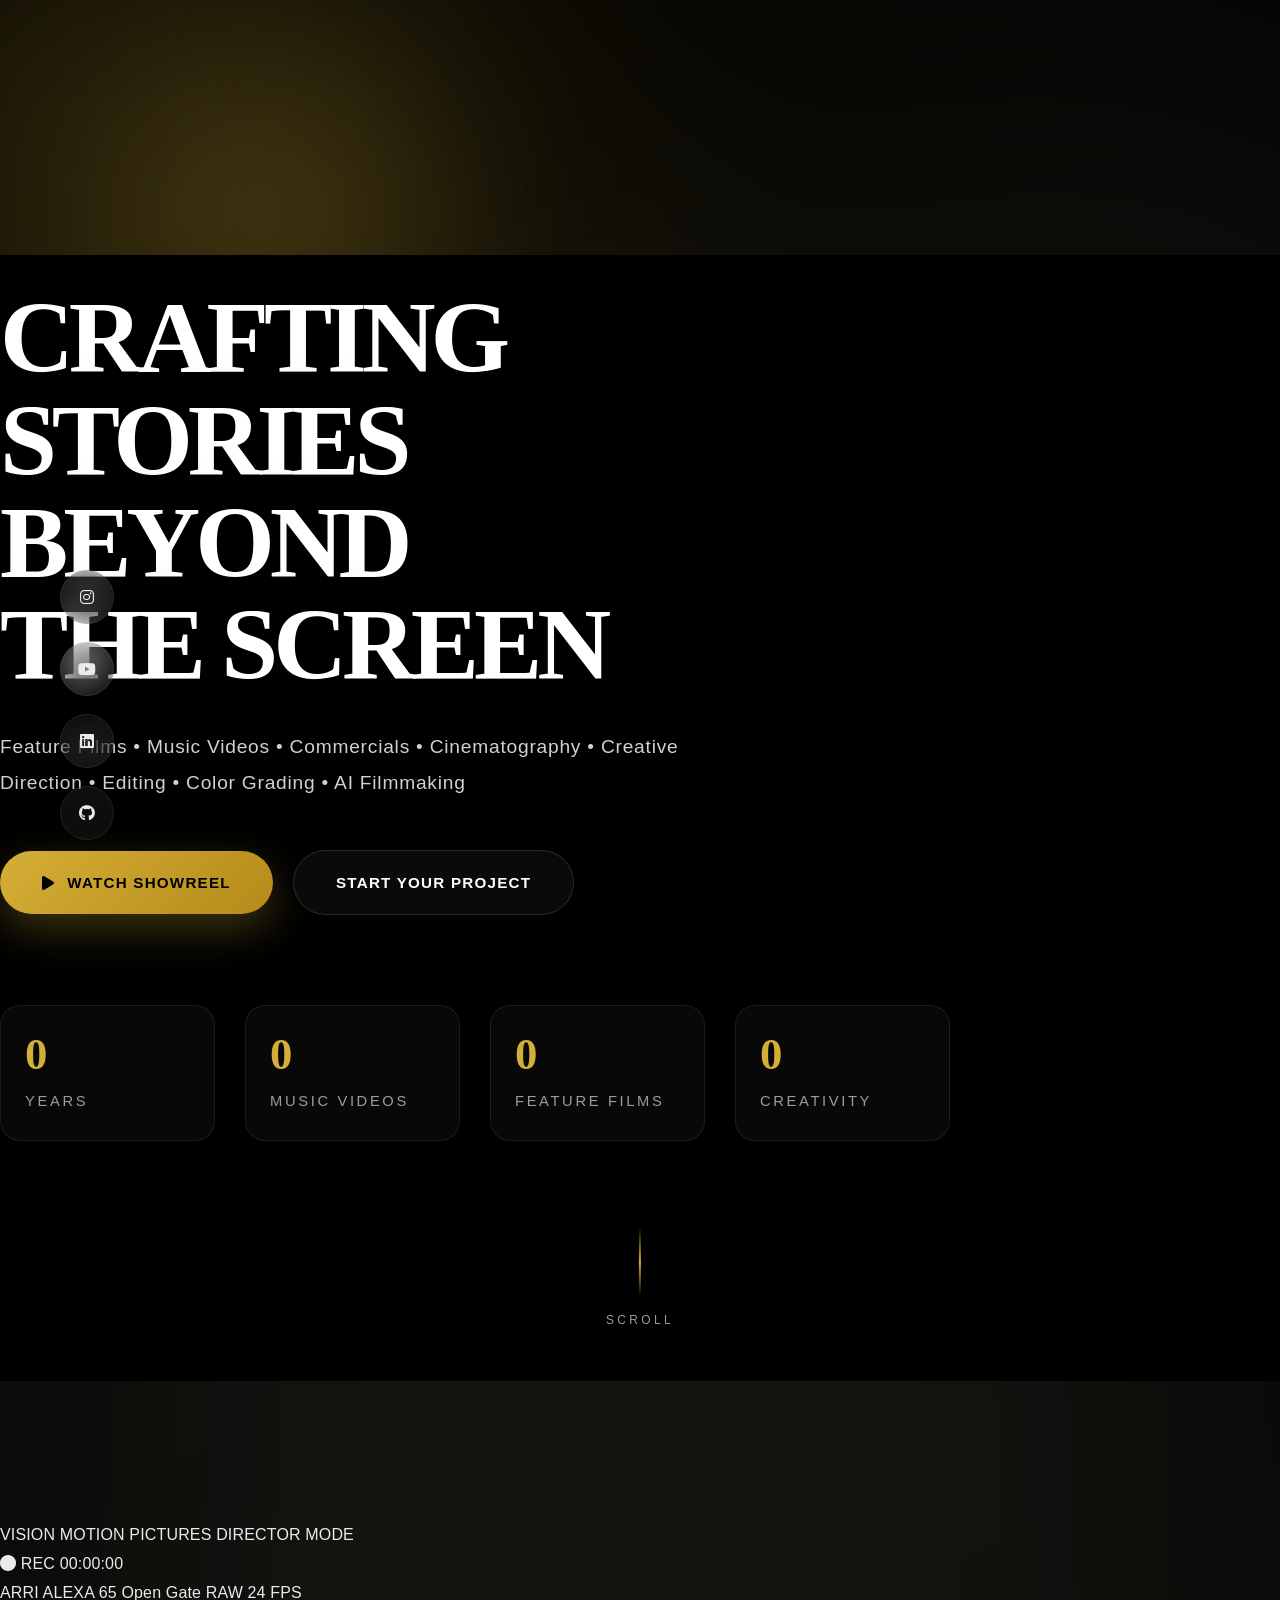
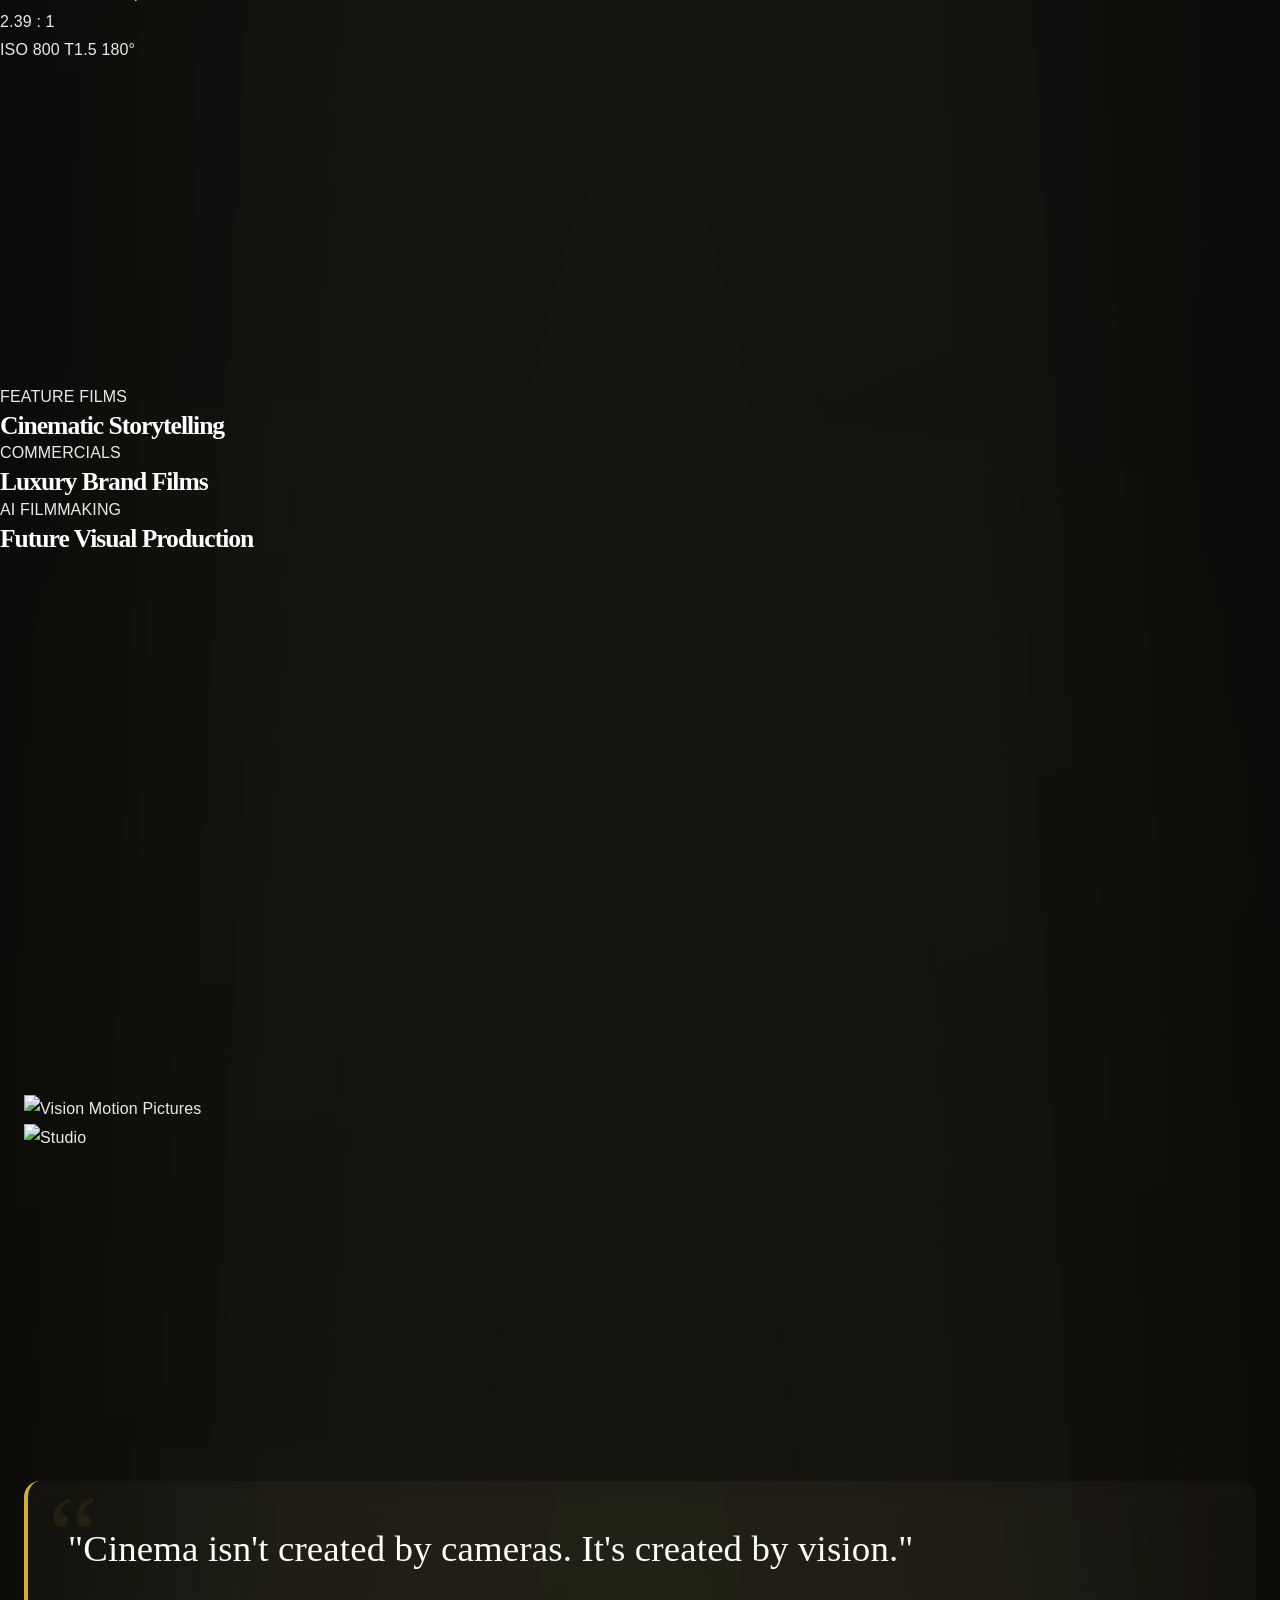
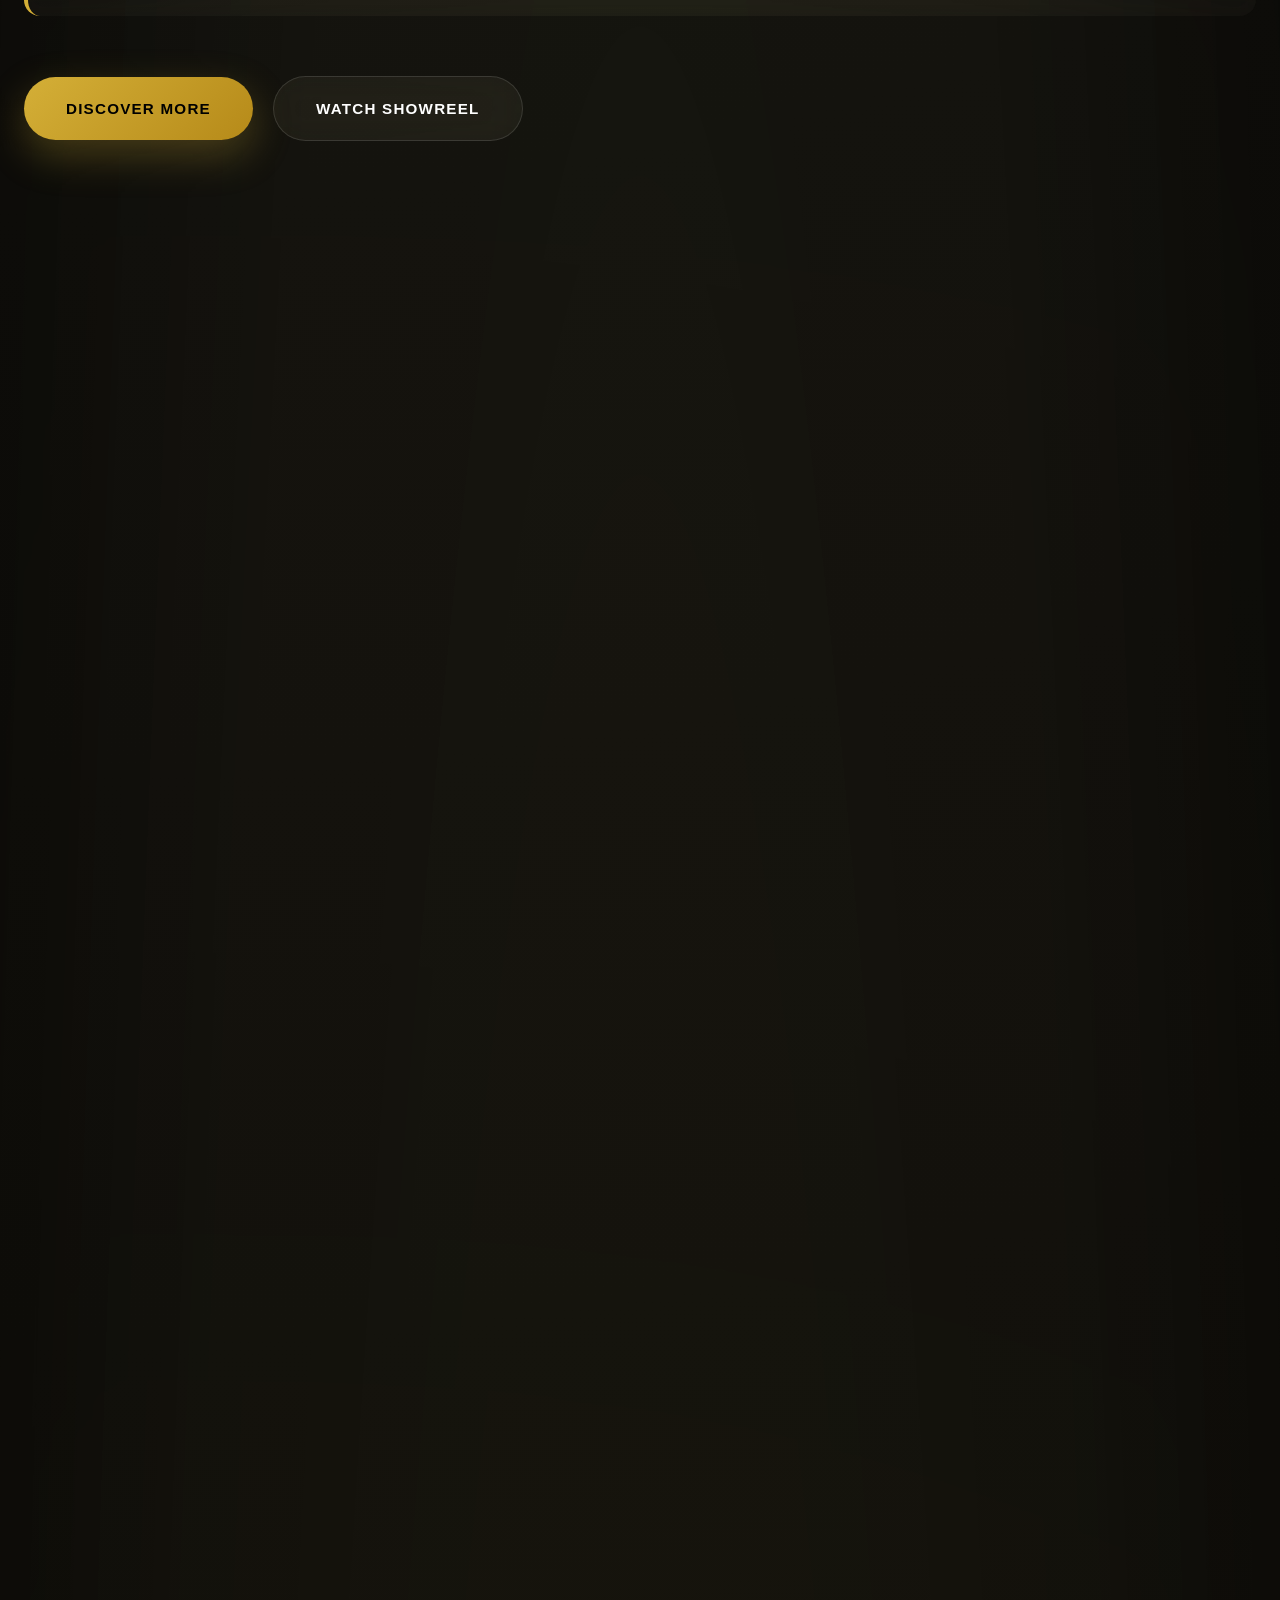
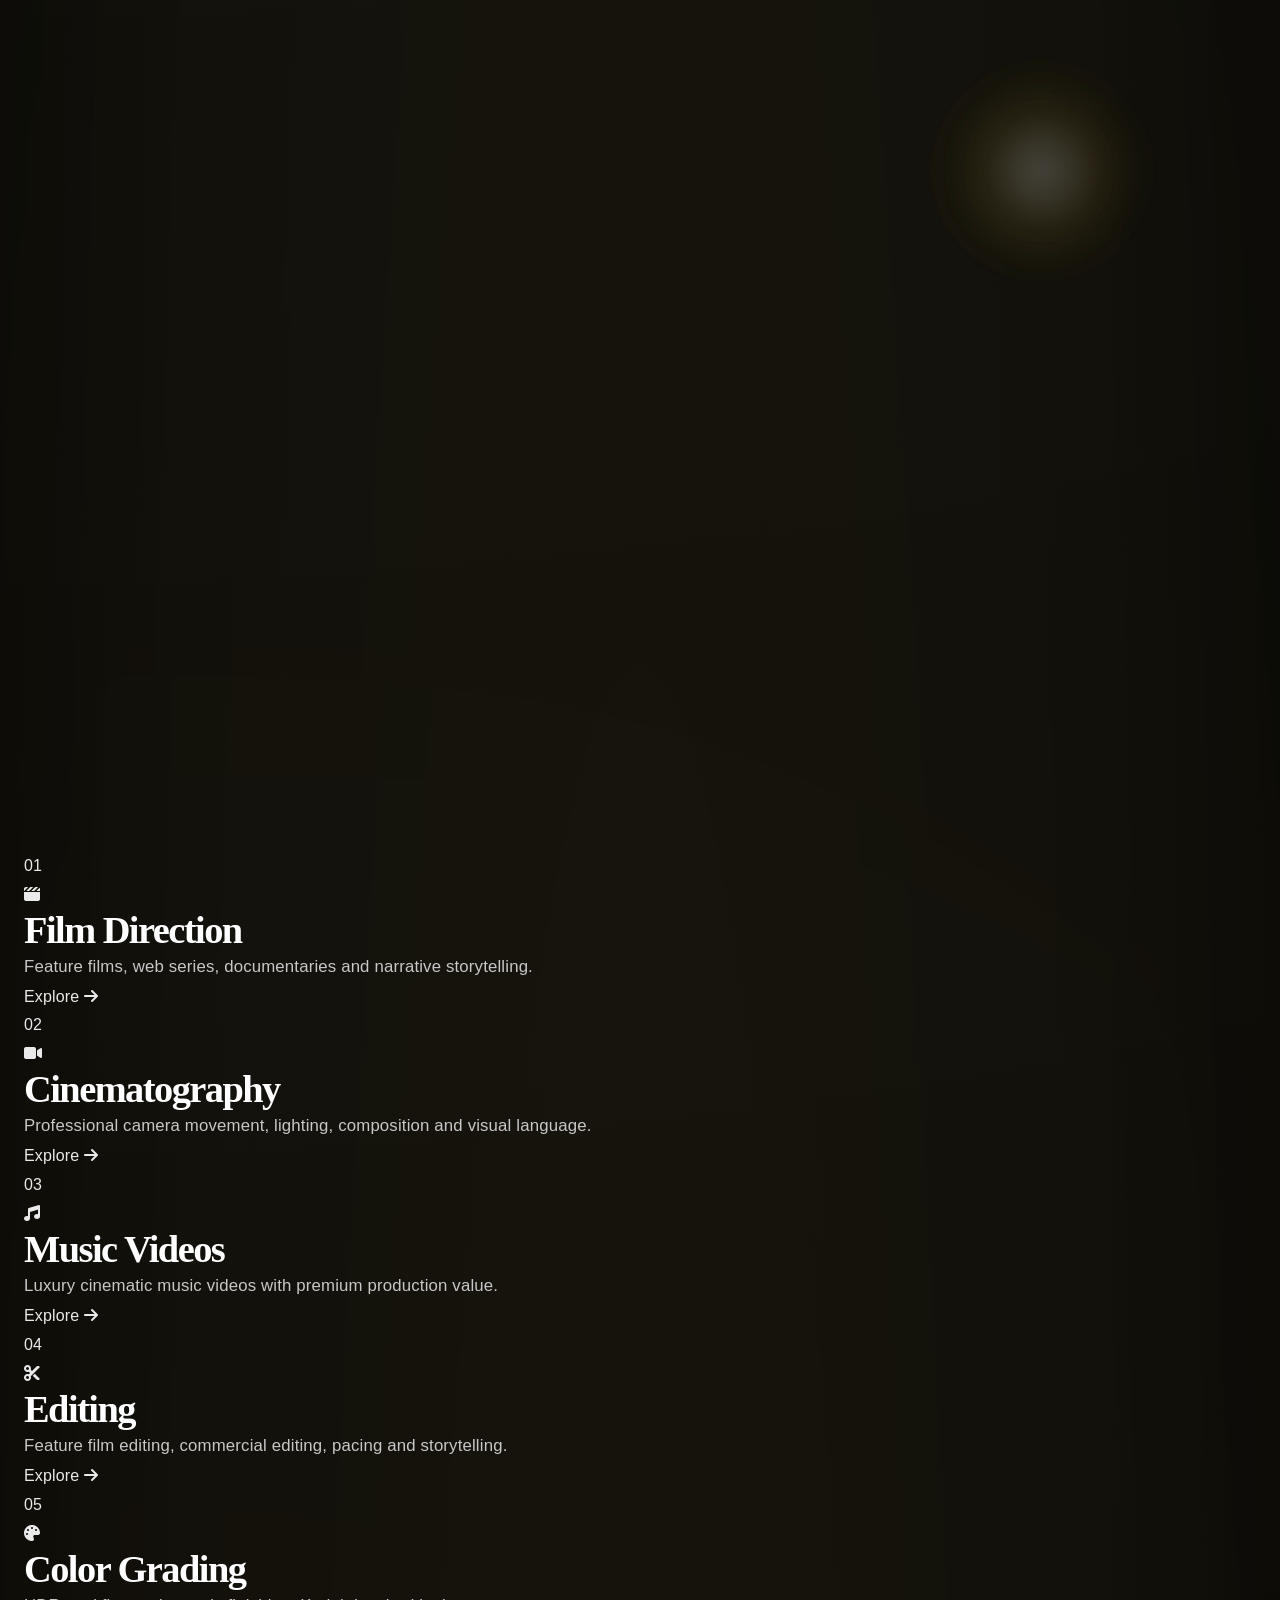
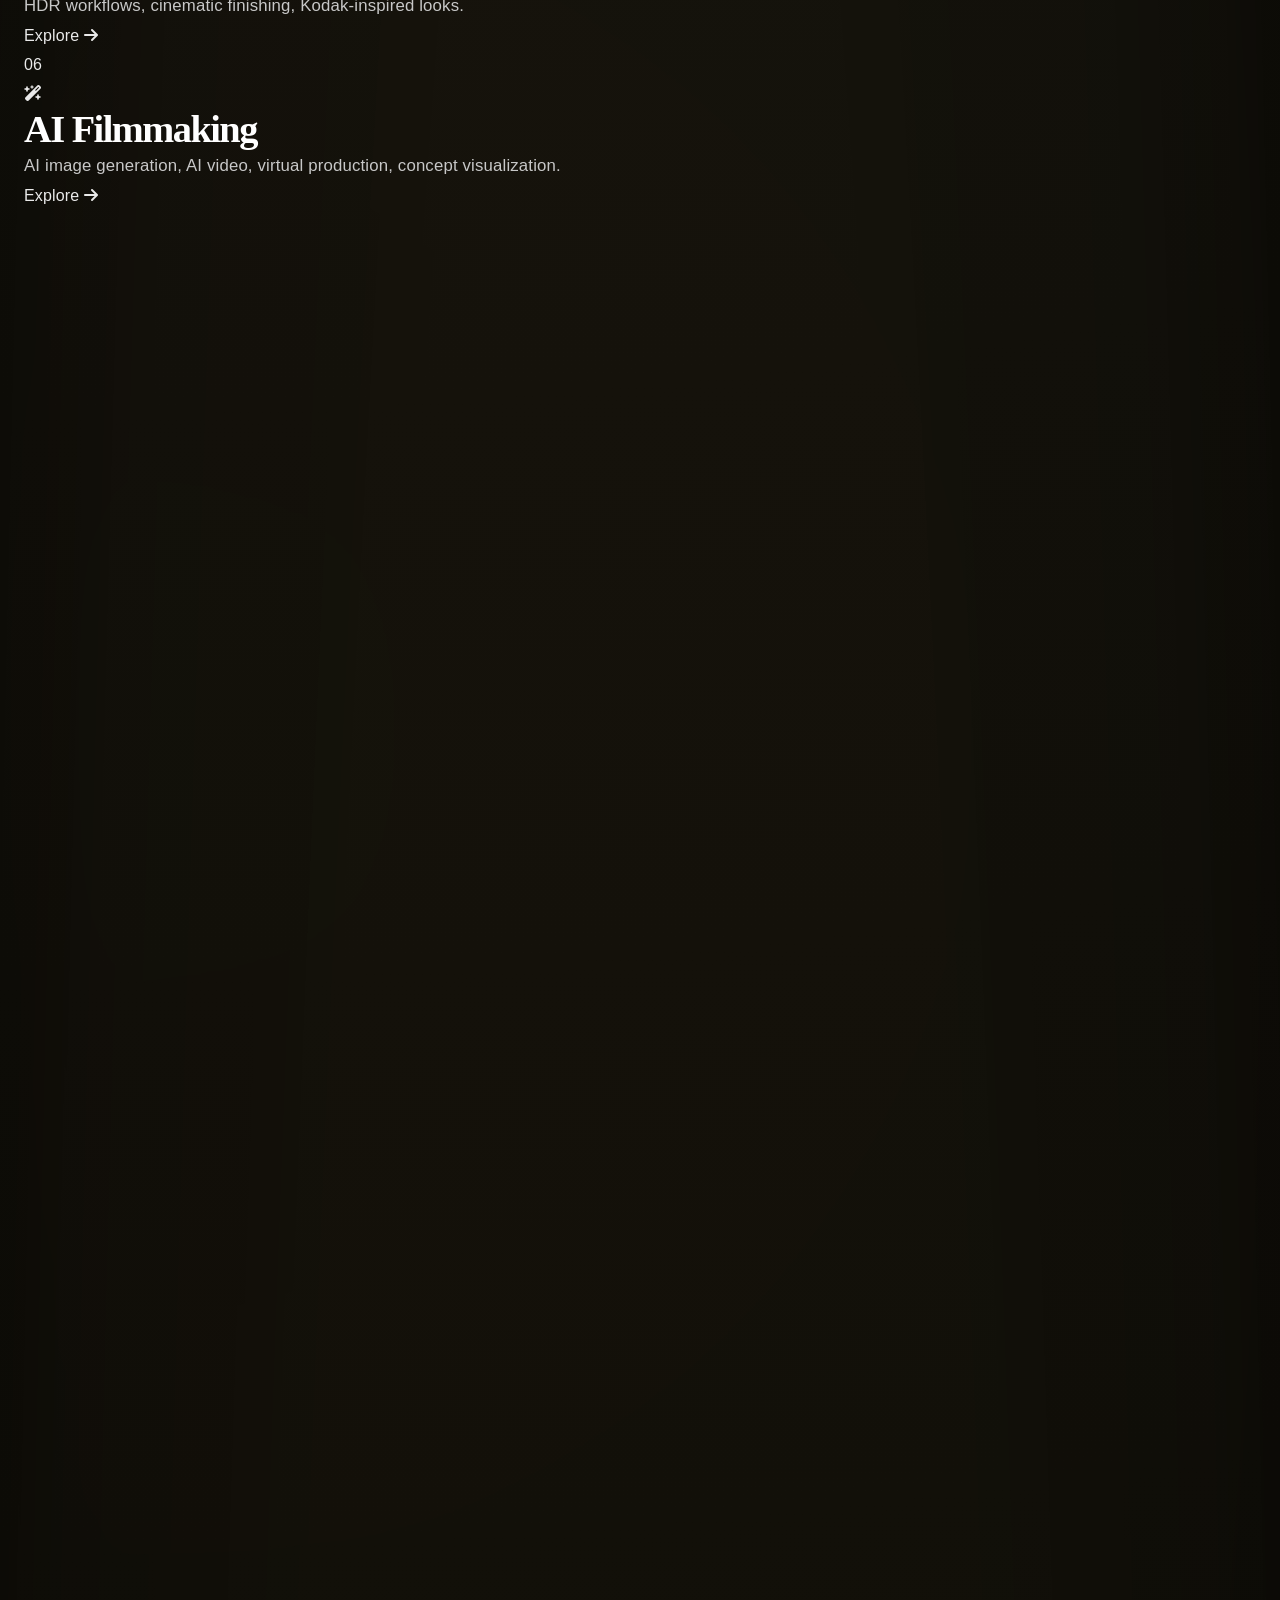
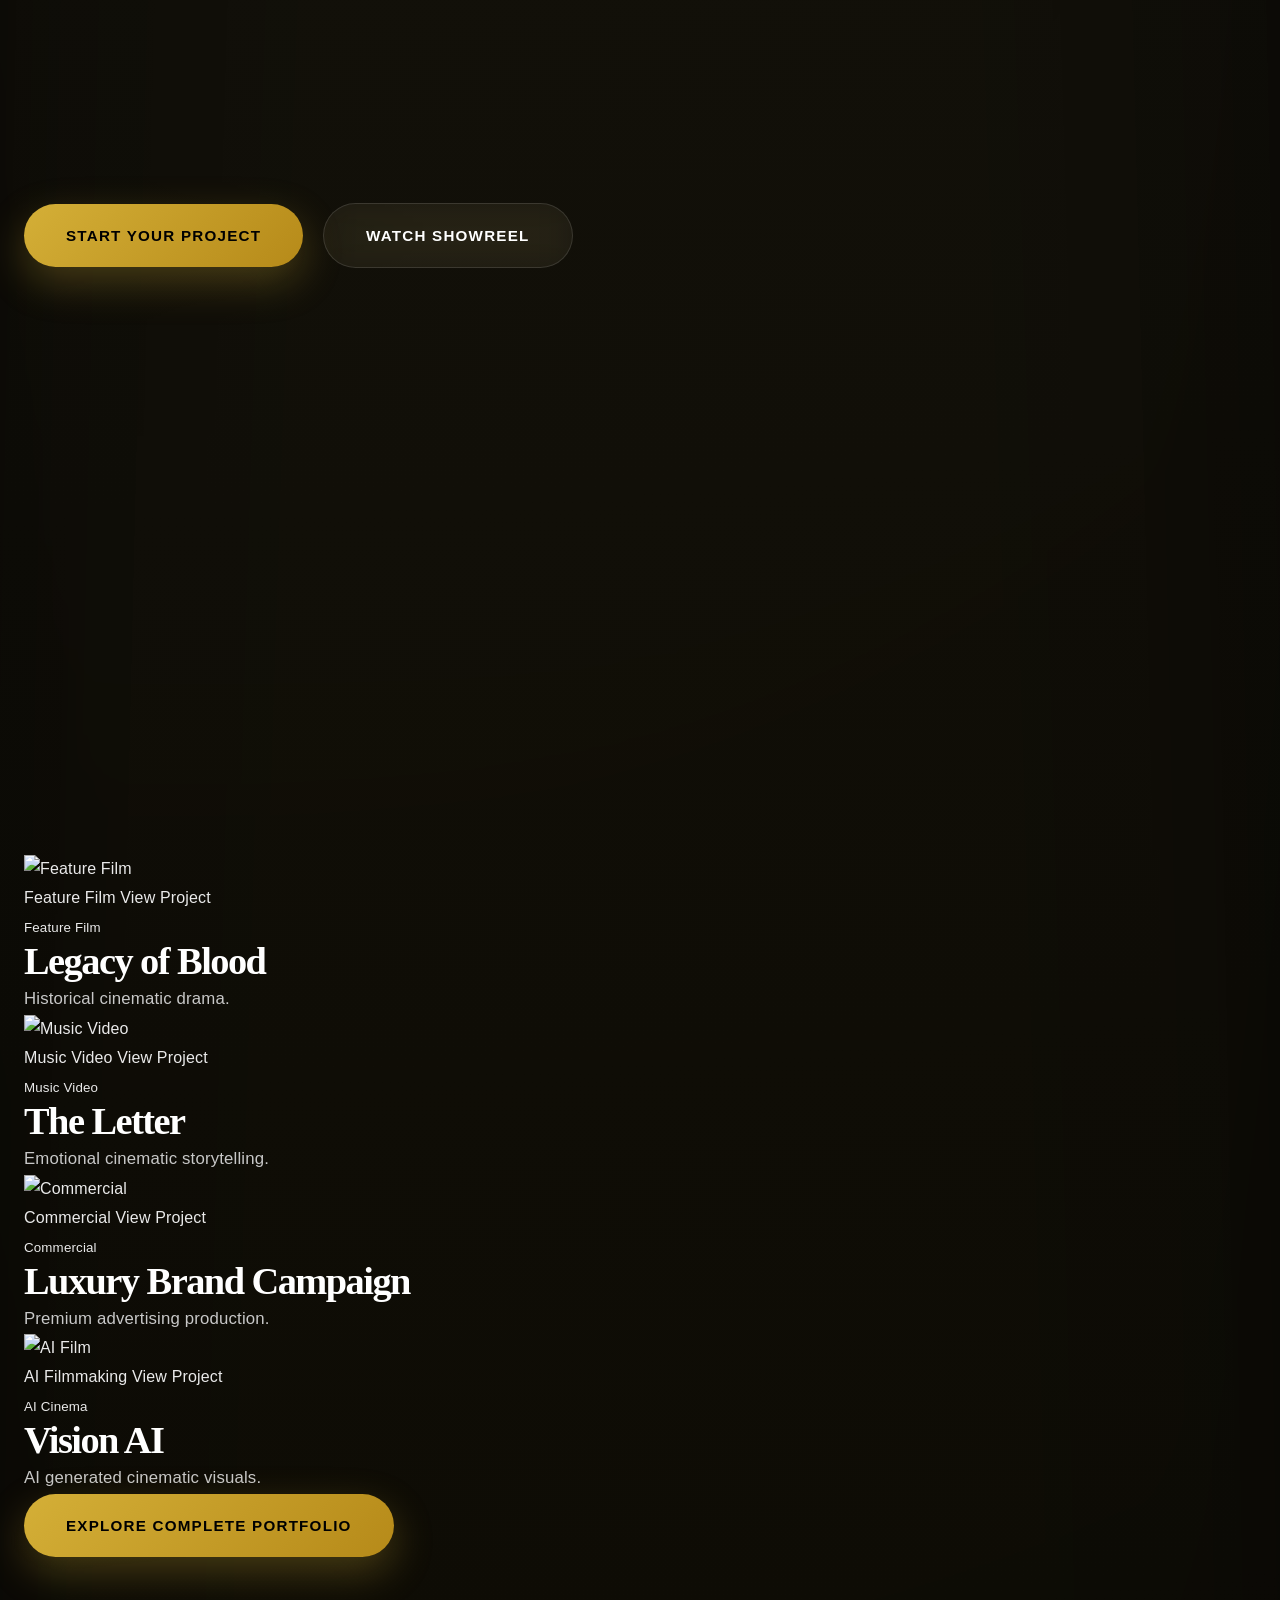
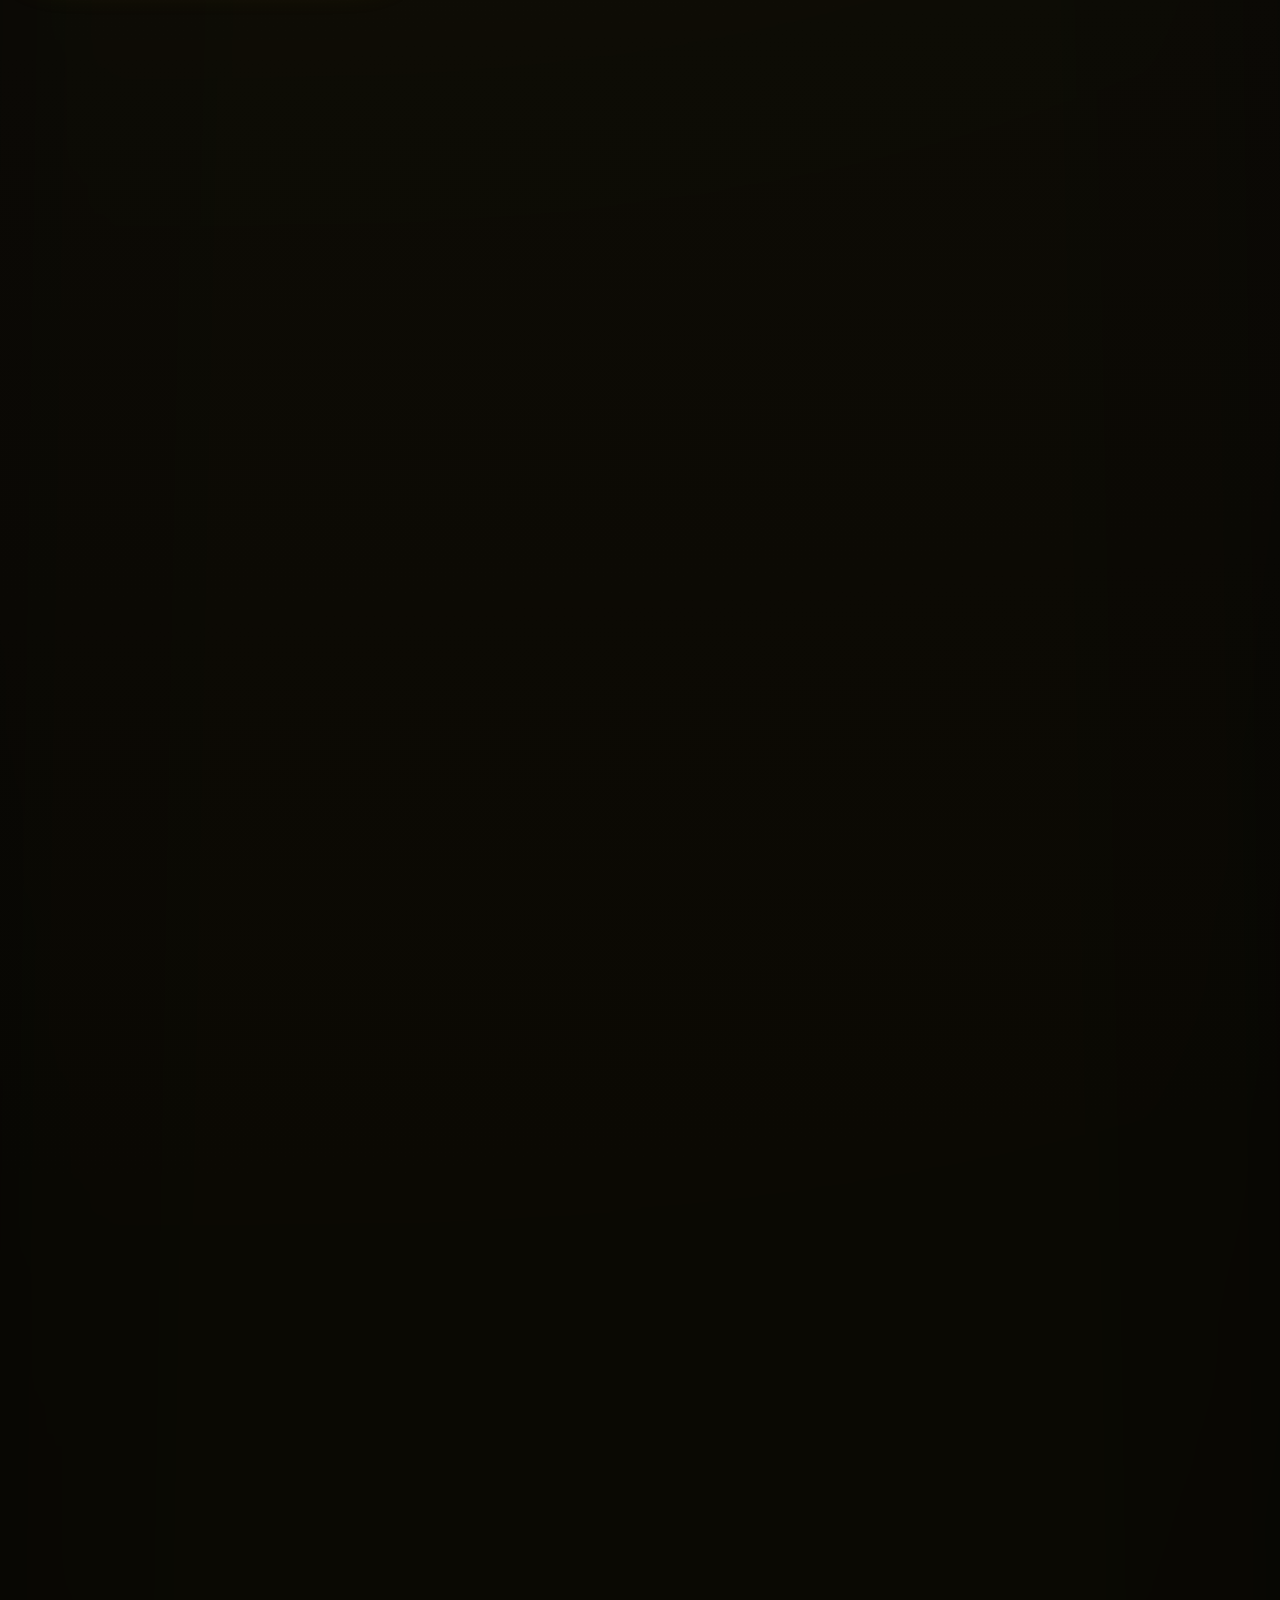
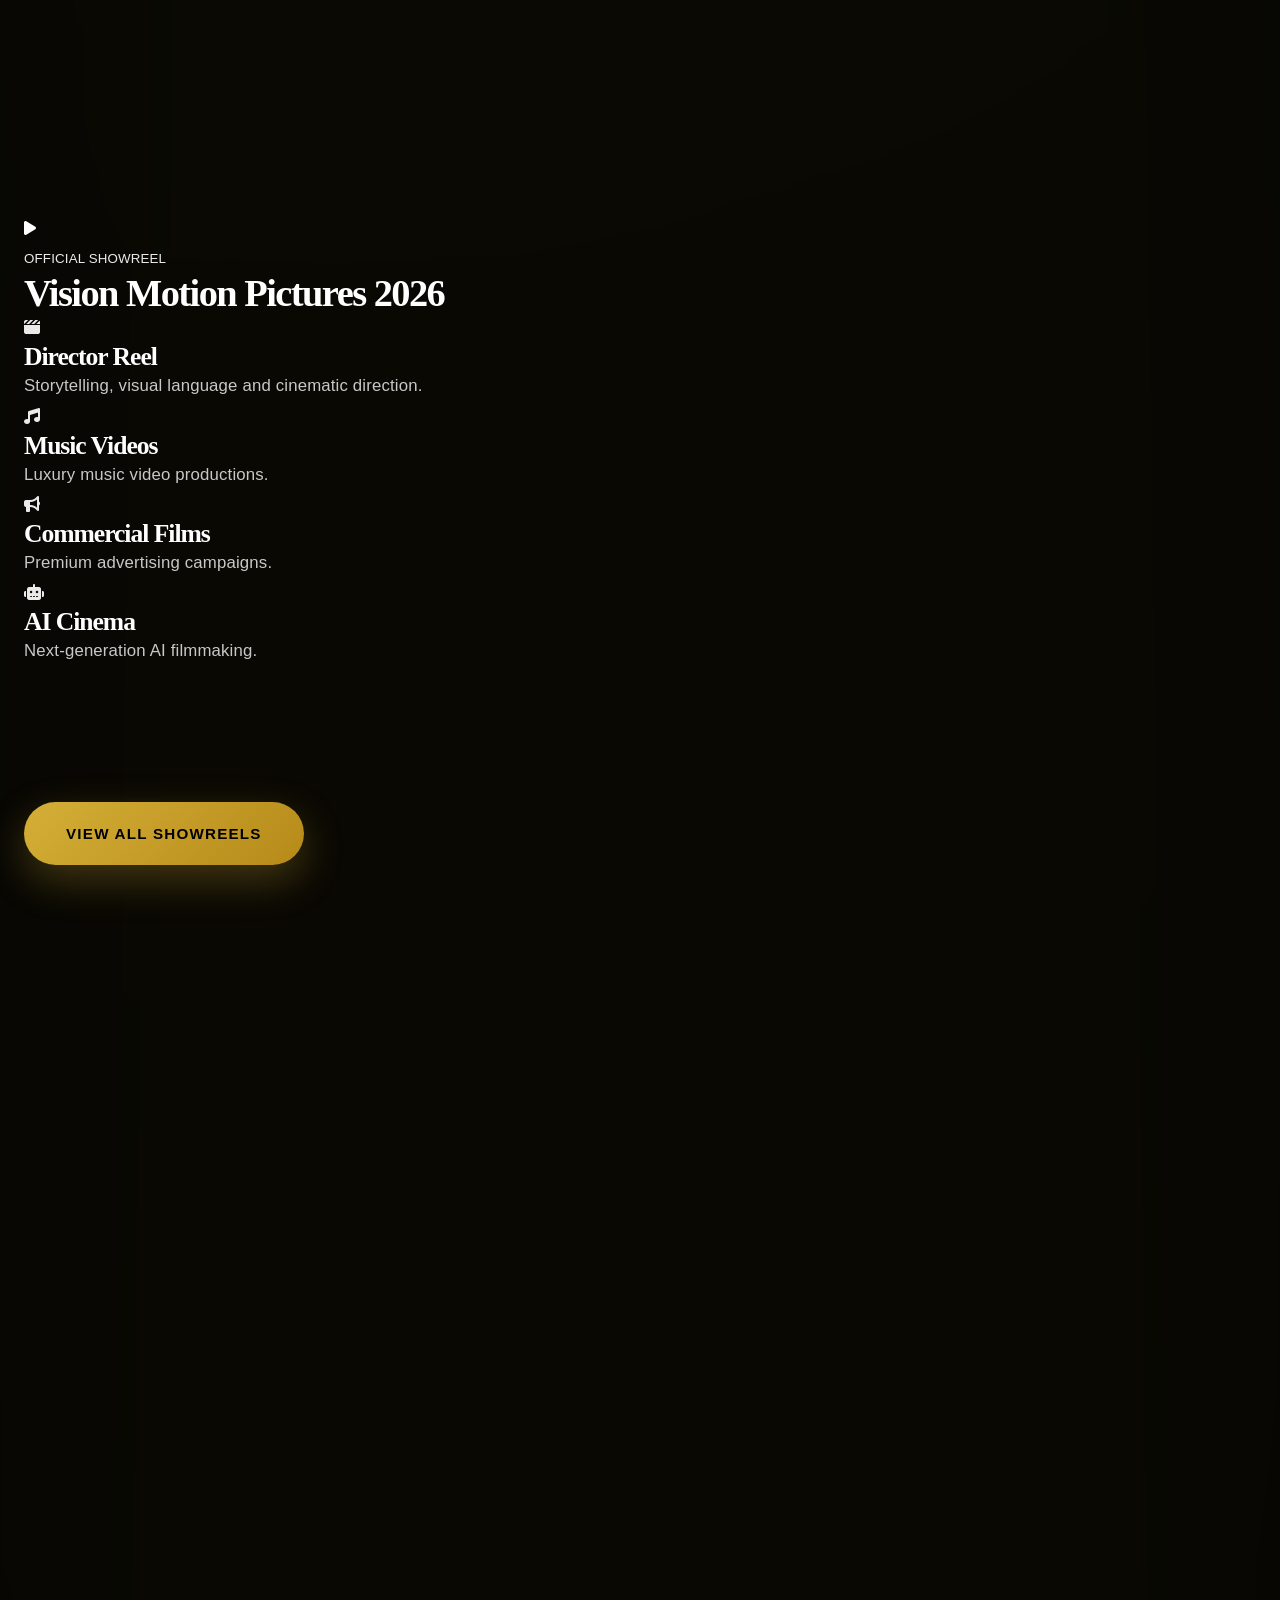
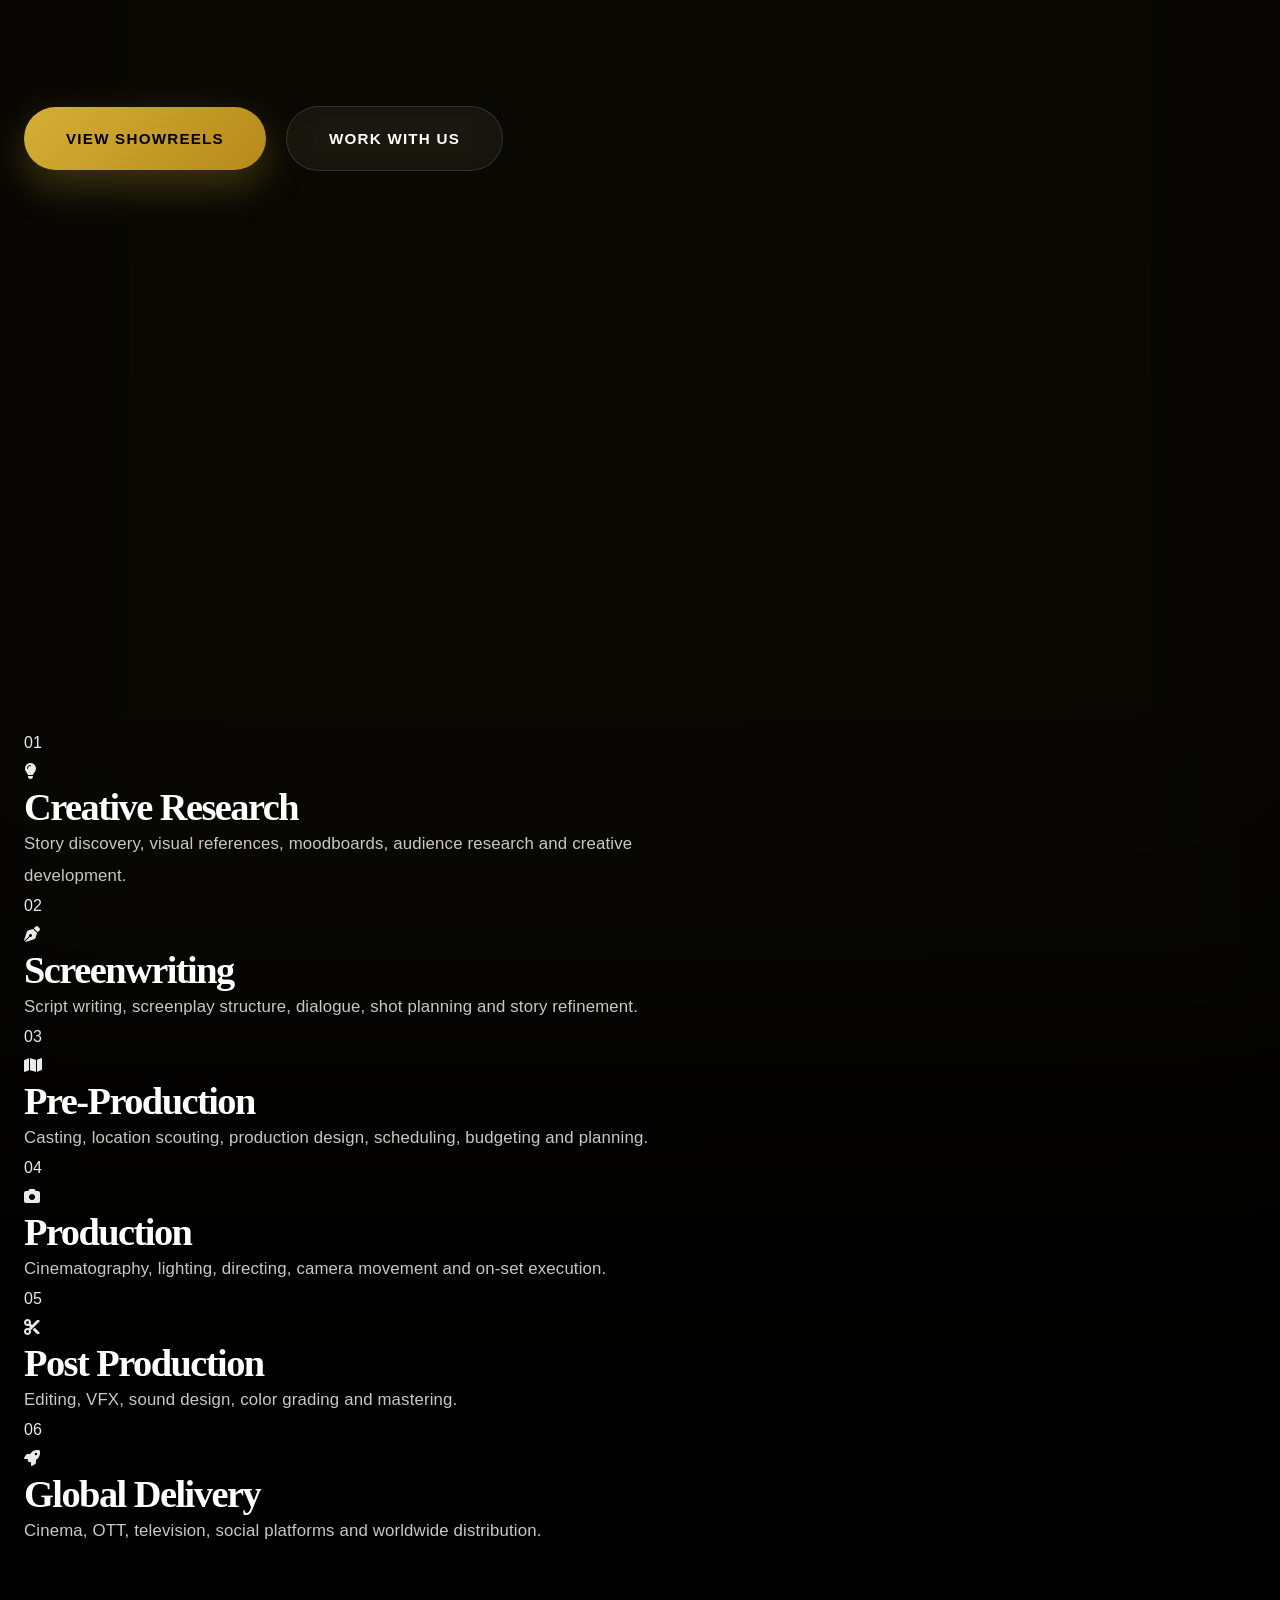
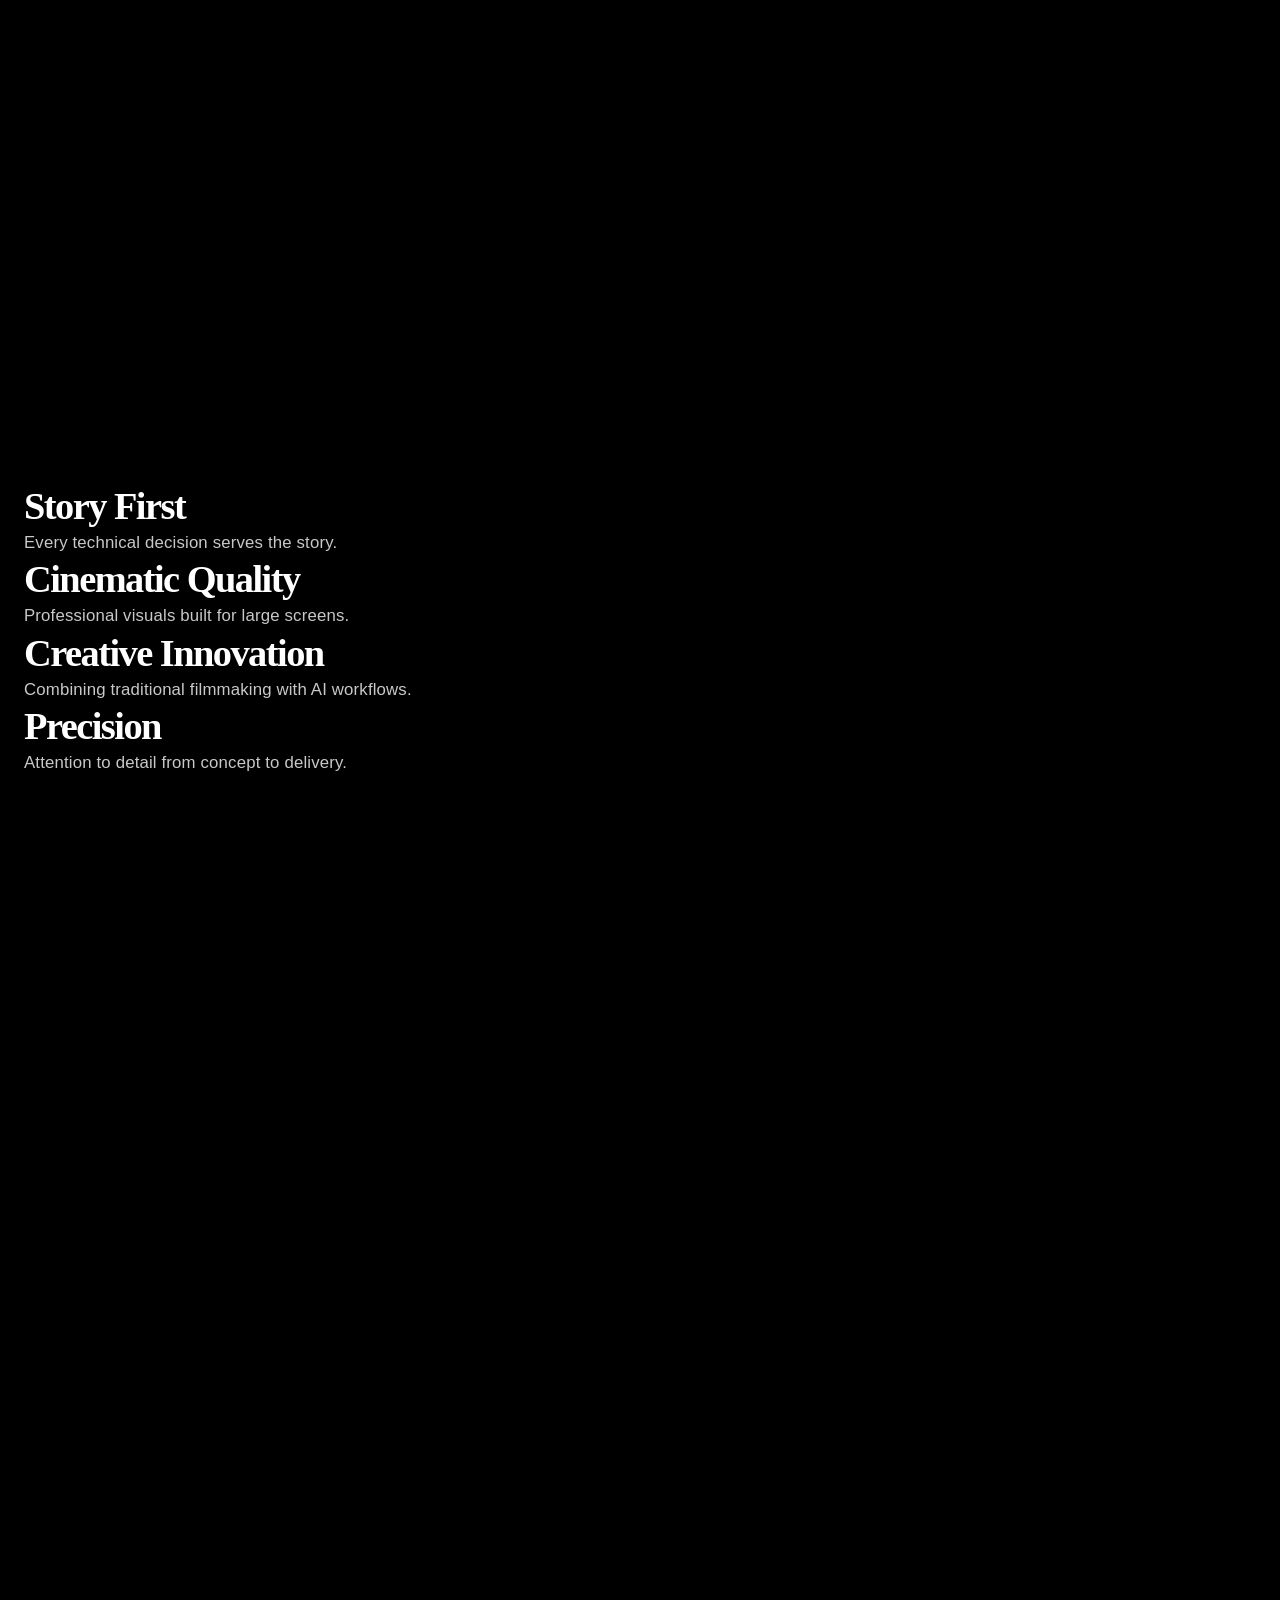
==== commit d194553e: "Update index.html" ====
--- a/index.html
+++ b/index.html
@@ -5864,6 +5864,7 @@
 <!-- LIBRARY INITIALIZATION -->
 <!-- ========================================================= -->
 
+
 <script>
 
 document.addEventListener("DOMContentLoaded",()=>{
@@ -6009,6 +6010,23 @@
 }
 
 </script>
+    <!-- Libraries -->
+
+<script src="gsap.min.js"></script>
+
+<script src="three.min.js"></script>
+
+
+<!-- Core -->
+
+<script src="events.js"></script>
+
+<script src="logger.js"></script>
+
+<script src="loader.js"></script>
+
+
+<!-- Systems -->
 
 <!-- ========================================================= -->
 <!-- NOSCRIPT -->
